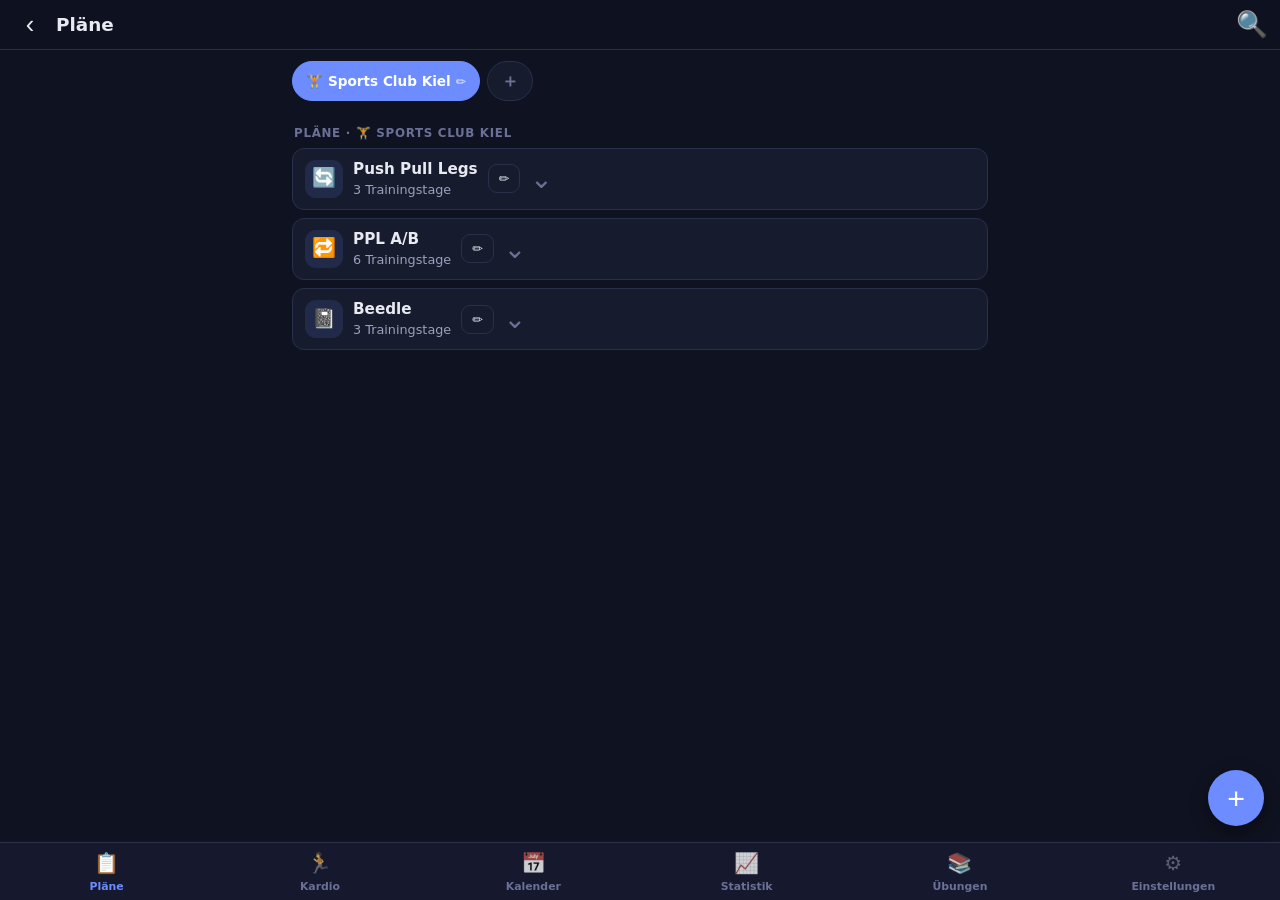
==== standalone.html @ d6d214f9 "Kardio: Plan-Ziel-Übernahme-Prompt und Dropdown-Statistikauswahl Weichen eingetragene Werte in /card" ====
<!DOCTYPE html>
<html lang="de">
<head>
  <meta charset="UTF-8" />
  <meta name="viewport" content="width=device-width, initial-scale=1.0, viewport-fit=cover" />
  <meta name="theme-color" content="#0f1220" />
  <title>Trainingsplan – Kraft & Kardio Tracker</title>
  <link rel="icon" href="./icons/icon-192.png" sizes="192x192" type="image/png" />
  <meta name="apple-mobile-web-app-capable" content="yes" />
  <meta name="apple-mobile-web-app-status-bar-style" content="black-translucent" />
  <meta name="apple-mobile-web-app-title" content="Training" />
  <style>
:root {
  --bg: #0f1220;
  --bg-rgb: 15,18,32;
  --bg-elev: #171b2e;
  --bg-elev-rgb: 23,27,46;
  --bg-elev2: #1f2440;
  --border: #2a2f4a;
  --text: #e8eaf2;
  --text-dim: #9aa0bd;
  --text-dim2: #6b7096;
  --accent: #6c8cff;
  --accent-2: #4a63c7;
  --good: #46c98b;
  --warn: #ffb454;
  --bad: #ff6b6b;
  --radius: 12px;
  --radius-sm: 9px;
  --tabbar-h: 58px;
  --topbar-h: 50px;
  --safe-b: env(safe-area-inset-bottom, 0px);
  --safe-t: env(safe-area-inset-top, 0px);
}

/* ---------- Themes (Einstellungen -> Design) ---------- */
/* "dark" ist das Standard-Theme und entspricht den :root-Werten oben, daher
   hier ohne eigenen Block. Die Akzentfarbe wird zusätzlich per Inline-Style
   auf documentElement gesetzt (siehe applyDisplaySettings in app.js) und
   gewinnt dadurch unabhängig vom Theme immer gegenüber diesen Regeln. */
:root[data-theme="light"] {
  --bg: #f4f5f9; --bg-rgb: 244,245,249; --bg-elev: #ffffff; --bg-elev-rgb: 255,255,255; --bg-elev2: #eceef5;
  --border: #dcdfe9; --text: #1b1e2b; --text-dim: #5b6178; --text-dim2: #868da8;
  --accent: #4a63c7; --accent-2: #34479a;
  --good: #1f9d63; --warn: #b5750a; --bad: #d13c3c;
}
:root[data-theme="oled"] {
  --bg: #000000; --bg-rgb: 0,0,0; --bg-elev: #0a0a0a; --bg-elev-rgb: 10,10,10; --bg-elev2: #151515;
  --border: #262626; --text: #f0f0f0; --text-dim: #a0a0a0; --text-dim2: #707070;
}
:root[data-theme="midnight"] {
  --bg: #0a0e27; --bg-rgb: 10,14,39; --bg-elev: #121837; --bg-elev-rgb: 18,24,55; --bg-elev2: #1a2147;
  --border: #262f5c; --text: #e6e9ff; --text-dim: #9aa3d9; --text-dim2: #6d76a8;
  --accent: #5b7fff; --accent-2: #3d5ccc;
}
:root[data-theme="forest"] {
  --bg: #0f1912; --bg-rgb: 15,25,18; --bg-elev: #16221a; --bg-elev-rgb: 22,34,26; --bg-elev2: #1e2e24;
  --border: #2a3f31; --text: #e5f0e8; --text-dim: #9fb8a8; --text-dim2: #6e8578;
  --accent: #4caf7d; --accent-2: #388a63;
}
:root[data-theme="contrast"] {
  --bg: #000000; --bg-rgb: 0,0,0; --bg-elev: #000000; --bg-elev-rgb: 0,0,0; --bg-elev2: #1a1a1a;
  --border: #ffffff; --text: #ffffff; --text-dim: #f0f0f0; --text-dim2: #d0d0d0;
  --accent: #ffe600; --accent-2: #ccb800; --good: #00ff66; --warn: #ff9900; --bad: #ff3333;
}
/* Lesbarer Text auf der (frei wählbaren) Akzentfarbe: --on-accent wird in
   applyDisplaySettings() aus der tatsächlichen Akzentfarbe berechnet (schwarz
   oder weiß, je nach Helligkeit) - theme-unabhängig, da die Akzentfarbe als
   Inline-Style immer den Theme-Wert überschreibt. */

/* ---------- Schriftgröße (Einstellungen -> Design) ---------- */
html[data-fontsize="small"] { font-size: 14px; }
html[data-fontsize="large"] { font-size: 18px; }

/* ---------- Abstände / Dichte (Einstellungen -> Design) ---------- */
html[data-density="compact"] .card { padding: 8px; margin-bottom: 7px; }
html[data-density="compact"] .list-row { padding: 7px 9px; margin-bottom: 6px; }
html[data-density="compact"] .btn { padding: 8px 12px; }
html[data-density="compact"] .section-title { margin: 10px 2px 5px; }
html[data-density="compact"] .stat-tile { padding: 9px; }
html[data-density="spacious"] .card { padding: 17px; margin-bottom: 14px; }
html[data-density="spacious"] .list-row { padding: 14px 16px; margin-bottom: 11px; }
html[data-density="spacious"] .btn { padding: 13px 18px; }
html[data-density="spacious"] .section-title { margin: 20px 2px 9px; }
html[data-density="spacious"] .stat-tile { padding: 16px; }

/* ---------- Animationen reduzieren (Einstellungen -> Design) ---------- */
html[data-reduced-motion="1"] *, html[data-reduced-motion="1"] *::before, html[data-reduced-motion="1"] *::after {
  transition-duration: .001ms !important; animation-duration: .001ms !important;
  animation-iteration-count: 1 !important; scroll-behavior: auto !important;
}

* { box-sizing: border-box; -webkit-tap-highlight-color: transparent; }

html, body {
  margin: 0; padding: 0;
  background: var(--bg);
  color: var(--text);
  font-family: system-ui, -apple-system, "Segoe UI", Roboto, sans-serif;
  font-size: 16px;
  line-height: 1.4;
  overscroll-behavior-y: none;
}

/* ---------- Topbar ---------- */
#topbar {
  position: sticky; top: 0; z-index: 50;
  height: calc(var(--topbar-h) + var(--safe-t));
  padding-top: var(--safe-t);
  display: flex; align-items: center; gap: 6px;
  padding-left: 10px; padding-right: 10px;
  background: rgba(var(--bg-rgb), .9);
  backdrop-filter: blur(10px);
  border-bottom: 1px solid var(--border);
}
#title {
  font-size: 1.15rem; font-weight: 700; margin: 0;
  flex: 1; overflow: hidden; text-overflow: ellipsis; white-space: nowrap;
}
#topActions { display: flex; gap: 6px; align-items: center; }

.icon-btn {
  background: transparent; border: none; color: var(--text);
  font-size: 1.6rem; line-height: 1; width: 40px; height: 40px;
  border-radius: 10px; cursor: pointer; display: grid; place-items: center;
}
.icon-btn:active { background: var(--bg-elev2); }

/* ---------- Layout ---------- */
#app {
  padding: 11px 12px calc(var(--tabbar-h) + var(--safe-b) + 16px);
  max-width: 720px; margin: 0 auto;
}

/* ---------- Tabbar ---------- */
#tabbar {
  position: fixed; bottom: 0; left: 0; right: 0; z-index: 50;
  height: calc(var(--tabbar-h) + var(--safe-b));
  padding-bottom: var(--safe-b);
  display: flex; justify-content: space-around; align-items: stretch;
  background: rgba(var(--bg-elev-rgb), .96);
  backdrop-filter: blur(10px);
  border-top: 1px solid var(--border);
}
.tab {
  flex: 1; display: flex; flex-direction: column; align-items: center; justify-content: center;
  gap: 2px; text-decoration: none; color: var(--text-dim2);
  font-size: .68rem; font-weight: 600;
}
.tab .tico { font-size: 1.25rem; filter: grayscale(.4); opacity: .8; }
.tab.active { color: var(--accent); }
.tab.active .tico { filter: none; opacity: 1; }

/* ---------- Cards & lists ---------- */
.card {
  background: var(--bg-elev); border: 1px solid var(--border);
  border-radius: var(--radius); padding: 12px; margin-bottom: 10px;
}
.card.tap { cursor: pointer; }
.card.tap:active { background: var(--bg-elev2); }

.list-row {
  display: flex; align-items: center; gap: 10px;
  background: var(--bg-elev); border: 1px solid var(--border);
  border-radius: var(--radius); padding: 10px 12px; margin-bottom: 8px;
  cursor: pointer;
}
.list-row:active { background: var(--bg-elev2); }
.list-row .chip {
  flex: 0 0 auto; width: 38px; height: 38px; border-radius: 11px;
  display: grid; place-items: center; font-size: 1.2rem; font-weight: 700;
  background: var(--bg-elev2);
}
.list-row .grow { flex: 1; min-width: 0; }
.list-row .grow .r-title { font-weight: 650; overflow: hidden; text-overflow: ellipsis; white-space: nowrap; font-size: .95rem; }
.list-row .grow .r-sub { color: var(--text-dim); font-size: .8rem; margin-top: 1px; }
.list-row .arrow { color: var(--text-dim2); font-size: 1.2rem; }
.list-row.disabled { cursor: default; opacity: .5; }
.list-row.disabled:active { background: var(--bg-elev); }

.section-title {
  font-size: .74rem; text-transform: uppercase; letter-spacing: .06em;
  color: var(--text-dim2); font-weight: 700; margin: 14px 2px 6px;
}
.muted { color: var(--text-dim); }
.tiny { font-size: .78rem; }
.center { text-align: center; }

.empty {
  text-align: center; color: var(--text-dim); padding: 22px 16px;
  border: 1px dashed var(--border); border-radius: var(--radius);
  background: var(--bg-elev);
}
.empty .big { font-size: 1.9rem; margin-bottom: 6px; }

/* ---------- Buttons ---------- */
.btn {
  display: inline-flex; align-items: center; justify-content: center; gap: 7px;
  background: var(--bg-elev2); color: var(--text); border: 1px solid var(--border);
  border-radius: var(--radius-sm); padding: 10px 15px; font-size: .92rem; font-weight: 650;
  cursor: pointer; text-decoration: none; font-family: inherit;
}
.btn:active { transform: translateY(1px); }
.btn.primary { background: var(--accent); border-color: var(--accent); color: var(--on-accent, #fff); }
.btn.good { background: var(--good); border-color: var(--good); color: #06281a; }
.btn.danger { background: transparent; border-color: var(--bad); color: var(--bad); }
.btn.ghost { background: transparent; }
.btn.block { display: flex; width: 100%; }
.btn.sm { padding: 6px 10px; font-size: .8rem; }
.btn:disabled { opacity: .45; cursor: default; }
.btn-row { display: flex; gap: 8px; flex-wrap: wrap; }

.fab {
  position: fixed; right: 16px;
  bottom: calc(var(--tabbar-h) + var(--safe-b) + 16px);
  z-index: 45; width: 56px; height: 56px; border-radius: 50%;
  background: var(--accent); color: var(--on-accent, #fff); border: none; font-size: 1.9rem;
  box-shadow: 0 6px 18px rgba(0,0,0,.4); cursor: pointer; display: grid; place-items: center;
}
.fab:active { transform: scale(.95); }

/* ---------- Forms ---------- */
label.field { display: block; margin-bottom: 10px; }
label.field > span { display: block; font-size: .78rem; color: var(--text-dim); margin-bottom: 4px; font-weight: 600; }
input, select, textarea {
  width: 100%; background: var(--bg); color: var(--text);
  border: 1px solid var(--border); border-radius: var(--radius-sm);
  padding: 9px 11px; font-size: .95rem; font-family: inherit;
}
input:focus, select:focus, textarea:focus { outline: none; border-color: var(--accent); }
textarea { resize: vertical; min-height: 64px; }
.row2 { display: grid; grid-template-columns: 1fr 1fr; gap: 8px; }
.row3 { display: grid; grid-template-columns: 1fr 1fr 1fr; gap: 8px; }

/* number inputs w/o spinner clutter on mobile */
input[type=number] { -moz-appearance: textfield; }
input[type=number]::-webkit-outer-spin-button,
input[type=number]::-webkit-inner-spin-button { -webkit-appearance: none; margin: 0; }

/* ---------- Emoji / Kürzel picker ---------- */
.emoji-pick { display: flex; flex-wrap: wrap; gap: 5px; margin-top: 4px; }
.emoji-pick button {
  width: 38px; height: 38px; border-radius: 9px; border: 1px solid var(--border);
  background: var(--bg); font-size: 1.2rem; cursor: pointer;
}
.emoji-pick button.sel { border-color: var(--accent); background: var(--bg-elev2); }
.color-pick { display: flex; gap: 7px; margin-top: 4px; flex-wrap: wrap; }
.color-pick button {
  width: 28px; height: 28px; border-radius: 50%; border: 2px solid transparent; cursor: pointer;
}
.color-pick button.sel { border-color: var(--text); }
.color-input {
  -webkit-appearance: none; appearance: none; width: 34px; height: 34px; padding: 0;
  border: 2px solid var(--border); border-radius: 50%; background: none; cursor: pointer; overflow: hidden;
}
.color-input::-webkit-color-swatch-wrapper { padding: 0; }
.color-input::-webkit-color-swatch { border: none; border-radius: 50%; }
.color-input::-moz-color-swatch { border: none; border-radius: 50%; }

.theme-pick { display: flex; flex-wrap: wrap; gap: 8px; margin-top: 4px; }
.theme-pick button {
  padding: 8px 12px; border-radius: var(--radius-sm); border: 1px solid var(--border);
  background: var(--bg); color: var(--text); font-size: .85rem; cursor: pointer; font-family: inherit;
}
.theme-pick button.sel { border-color: var(--accent); background: rgba(var(--accent-rgb, 108, 140, 255), .12); font-weight: 700; }

/* ---------- Training screen ---------- */
.train-head { display: flex; align-items: center; gap: 10px; margin-bottom: 4px; }
.train-head .chip { width: 44px; height: 44px; border-radius: 11px; display: grid; place-items: center; font-size: 1.4rem; background: var(--bg-elev2); }

.ex-block { background: var(--bg-elev); border: 1px solid var(--border); border-radius: var(--radius); margin-bottom: 10px; overflow: hidden; }
.ex-head { display: flex; align-items: center; gap: 8px; padding: 10px 12px; }
.ex-head .ex-name { flex: 1; font-weight: 700; font-size: .95rem; }
.ex-head [data-menu] { font-size: 1.3rem; line-height: 1; padding: 4px 10px; }
.ex-meta { padding: 0 12px 8px; }
.ex-note {
  margin-top: 6px; padding: 7px 10px; background: var(--bg-elev2); border-radius: var(--radius-sm);
  font-size: .82rem; color: var(--text-dim); border-left: 3px solid var(--warn);
}
.ex-body { padding: 9px 10px 10px; border-top: 1px solid var(--border); }

.set-row { display: grid; grid-template-columns: 26px 1fr 1fr 44px; gap: 8px; align-items: center; margin-bottom: 8px; }
.set-row .setno { color: var(--text-dim2); font-weight: 700; text-align: center; font-size: .9rem; }
.set-row input { padding: 9px 8px; text-align: center; }
.set-row.done input { border-color: var(--good); }
.set-check { width: 40px; height: 40px; border-radius: 10px; border: 1px solid var(--border); background: var(--bg); font-size: 1.1rem; cursor: pointer; display: grid; place-items: center; }
.set-check.on { background: var(--good); border-color: var(--good); color: #06281a; }
.set-head { display: grid; grid-template-columns: 26px 1fr 1fr 44px; gap: 8px; font-size: .7rem; color: var(--text-dim2); text-transform: uppercase; letter-spacing: .04em; margin-bottom: 6px; padding: 0 2px; }
.set-head span { text-align: center; }

/* ---------- Supersätze/Zirkel (Training) ---------- */
.superset-wrap {
  border: 2px solid var(--accent-2); border-radius: var(--radius); padding: 8px;
  margin-bottom: 10px; background: rgba(var(--accent-rgb, 108, 140, 255), .05);
}
.superset-wrap .ex-block { margin-bottom: 8px; }
.superset-wrap .ex-block:last-child { margin-bottom: 0; }
.superset-label { font-size: .74rem; font-weight: 700; color: var(--accent); text-transform: uppercase; letter-spacing: .04em; padding: 2px 4px 8px; }

.select-bar {
  position: fixed; left: 0; right: 0; bottom: calc(var(--tabbar-h) + var(--safe-b));
  z-index: 40; display: flex; gap: 8px; padding: 10px 12px;
  background: var(--bg-elev); border-top: 1px solid var(--border);
  box-shadow: 0 -4px 16px rgba(0,0,0,.25);
}
.select-bar .btn { flex: 1; }
.select-card {
  display: flex; align-items: center; gap: 10px; cursor: pointer;
}
.select-check {
  flex-shrink: 0; width: 26px; height: 26px; border-radius: 8px;
  border: 2px solid var(--border); background: var(--bg); display: grid; place-items: center;
  font-size: .85rem; color: transparent;
}
.select-check.on { background: var(--accent); border-color: var(--accent); color: var(--on-accent, #fff); }
.select-card.sel { border-color: var(--accent); background: rgba(var(--accent-rgb, 108, 140, 255), .08); }

/* ---------- Muskelgruppen-Volumen (Statistik) ---------- */
.vol-row { display: grid; grid-template-columns: 92px 1fr 56px; gap: 8px; align-items: center; margin-bottom: 8px; }
.vol-label { font-size: .82rem; color: var(--text-dim); overflow: hidden; text-overflow: ellipsis; white-space: nowrap; }
.vol-bar-track { height: 10px; border-radius: 6px; background: var(--bg-elev2); overflow: hidden; }
.vol-bar-fill { height: 100%; background: var(--accent); border-radius: 6px; }
.vol-val { font-size: .78rem; color: var(--text-dim2); text-align: right; }

/* ---------- Aktions-Menü (Übung im Training) ---------- */
.sheet { display: flex; flex-direction: column; gap: 6px; }
.sheet-btn {
  display: flex; align-items: center; gap: 8px; width: 100%; text-align: left;
  background: var(--bg-elev2); border: 1px solid var(--border); color: var(--text);
  border-radius: var(--radius-sm); padding: 12px 14px; font-size: .92rem; font-weight: 600;
  cursor: pointer; font-family: inherit;
}
.sheet-btn:active { transform: translateY(1px); }
.sheet-btn.danger { color: var(--bad); }
.sheet-btn.split { padding: 0; overflow: hidden; cursor: default; }
.sheet-btn.split .split-half {
  flex: 0 0 25%; align-self: stretch; background: transparent; border: none; color: var(--text);
  font-size: 1.3rem; font-weight: 700; cursor: pointer; font-family: inherit; line-height: 1;
  padding: 12px 10px; display: flex; align-items: center; justify-content: center;
}
.sheet-btn.split .split-half:first-child { border-right: 1px solid var(--border); }
.sheet-btn.split .split-half:last-child { border-left: 1px solid var(--border); }
.sheet-btn.split .split-half:active { background: rgba(128, 128, 128, .18); }
.sheet-btn.split .split-label { flex: 1; text-align: center; font-size: .88rem; align-self: center; }

/* ---------- Muskel-/Geräte-Labels ---------- */
.tag-badges { display: flex; flex-wrap: wrap; gap: 5px; margin-top: 5px; }
.tag-badge { font-size: .72rem; font-weight: 650; padding: 2px 9px; border-radius: 999px; }
.tag-badge.muscle { background: var(--muscle-bg, rgba(125, 211, 252, .16)); color: var(--muscle-color, #7dd3fc); }
.tag-badge.equip { background: var(--equip-bg, rgba(134, 239, 172, .16)); color: var(--equip-color, #86efac); }
.tag-badge.neutral { background: var(--bg-elev2); color: var(--text-dim); border: 1px solid var(--border); }

/* ---------- Rest timer ---------- */
#restBar {
  position: fixed; left: 50%; transform: translateX(-50%);
  top: calc(var(--topbar-h) + var(--safe-t) + 8px);
  z-index: 60; background: var(--accent); color: var(--on-accent, #fff);
  border-radius: 999px; padding: 10px 16px; display: flex; align-items: center; gap: 14px;
  box-shadow: 0 6px 20px rgba(0,0,0,.45); font-weight: 700;
  max-width: calc(100% - 24px);
}
#restBar.hidden { display: none; }
#restBar .rt-time { font-variant-numeric: tabular-nums; font-size: 1.15rem; min-width: 52px; text-align: center; }
#restBar button { background: var(--on-accent-overlay, rgba(255,255,255,.2)); border: none; color: var(--on-accent, #fff); border-radius: 999px; padding: 6px 12px; font-weight: 700; cursor: pointer; }

/* ---------- Modal ---------- */
.modal-back { position: fixed; inset: 0; z-index: 100; background: rgba(0,0,0,.55); display: flex; align-items: flex-end; justify-content: center; }
.modal {
  background: var(--bg-elev); border: 1px solid var(--border);
  border-radius: 18px 18px 0 0; width: 100%; max-width: 560px;
  max-height: 88vh; overflow-y: auto; padding: 18px 16px calc(20px + var(--safe-b));
  animation: slideUp .18s ease;
}
@keyframes slideUp { from { transform: translateY(30px); opacity: .6; } to { transform: none; opacity: 1; } }
.modal h2 { margin: 0 0 14px; font-size: 1.1rem; }
@media (min-width: 620px) {
  .modal-back { align-items: center; }
  .modal { border-radius: 18px; }
}


/* ---------- Calendar ---------- */
.cal-head { display: flex; align-items: center; justify-content: space-between; margin-bottom: 10px; }
.cal-head h2 { margin: 0; font-size: 1.1rem; }
.cal-grid { display: grid; grid-template-columns: repeat(7, 1fr); gap: 5px; }
.cal-dow { text-align: center; font-size: .68rem; color: var(--text-dim2); font-weight: 700; padding-bottom: 2px; }
.cal-cell {
  aspect-ratio: 1 / 1; border: 1px solid var(--border); border-radius: 10px;
  background: var(--bg-elev); display: flex; flex-direction: column; align-items: center; justify-content: center;
  position: relative; font-size: .7rem; overflow: hidden; cursor: pointer;
}
.cal-cell.empty-cell { background: transparent; border-color: transparent; cursor: default; }
.cal-cell .cal-day { position: absolute; top: 3px; left: 5px; color: var(--text-dim2); font-size: .62rem; }
.cal-cell.today { border-color: var(--accent); }
.cal-cell .cal-emojis { font-size: 1.05rem; line-height: 1.05; display: flex; flex-wrap: wrap; justify-content: center; gap: 1px; margin-top: 6px; }

.streak-row { display: flex; gap: 10px; margin-bottom: 12px; }
.stat-tile { flex: 1; background: var(--bg-elev); border: 1px solid var(--border); border-radius: var(--radius); padding: 12px; text-align: center; }
.stat-tile .v { font-size: 1.5rem; font-weight: 800; }
.stat-tile .l { font-size: .72rem; color: var(--text-dim); margin-top: 2px; }

/* ---------- Chart ---------- */
.chart-wrap { background: var(--bg-elev); border: 1px solid var(--border); border-radius: var(--radius); padding: 12px; margin-bottom: 12px; }
.chart-wrap .c-title { font-size: .82rem; color: var(--text-dim); font-weight: 650; margin-bottom: 8px; display:flex; justify-content: space-between; }
svg.chart { width: 100%; height: 140px; display: block; }
.chart-line { fill: none; stroke: var(--accent); stroke-width: 2; }
.chart-area { opacity: .18; }
.chart-dot { fill: var(--accent); }
.chart-grid { stroke: var(--border); stroke-width: 1; }
.chart-lbl { fill: var(--text-dim2); font-size: 9px; }

table.hist { width: 100%; border-collapse: collapse; font-size: .84rem; }
table.hist th, table.hist td { padding: 7px 6px; text-align: left; border-bottom: 1px solid var(--border); }
table.hist th { color: var(--text-dim2); font-size: .72rem; text-transform: uppercase; font-weight: 700; }
table.hist td.num { text-align: right; font-variant-numeric: tabular-nums; }

/* ---------- Toast ---------- */
#toastRoot { position: fixed; bottom: calc(var(--tabbar-h) + var(--safe-b) + 74px); left: 0; right: 0; z-index: 120; display: flex; flex-direction: column; align-items: center; gap: 8px; pointer-events: none; }
.toast { background: var(--bg-elev2); color: var(--text); border: 1px solid var(--border); border-radius: 999px; padding: 9px 16px; font-size: .88rem; font-weight: 600; box-shadow: 0 4px 14px rgba(0,0,0,.4); animation: fade .2s; }
@keyframes fade { from { opacity: 0; transform: translateY(8px); } to { opacity: 1; } }

hr.sep { border: none; border-top: 1px solid var(--border); margin: 16px 0; }
a { color: var(--accent); }

/* ---------- Orts-Reiter (oben) & Orts-Kürzel ---------- */
.loc-bar {
  display: flex; gap: 7px; overflow-x: auto; padding: 2px 0 10px; margin: -2px 0 4px;
  -webkit-overflow-scrolling: touch; scrollbar-width: none;
}
.loc-bar::-webkit-scrollbar { display: none; }
.loc-chip {
  flex: 0 0 auto; display: flex; align-items: center; gap: 5px;
  background: var(--bg-elev); border: 1px solid var(--border); color: var(--text-dim);
  border-radius: 999px; padding: 7px 13px; font-size: .85rem; font-weight: 650;
  cursor: pointer; white-space: nowrap; font-family: inherit;
}
.loc-chip:active { transform: translateY(1px); }
.loc-chip.sel { background: var(--accent); border-color: var(--accent); color: var(--on-accent, #fff); }
.loc-chip.add { color: var(--text-dim2); font-size: 1.1rem; padding: 7px 13px; }
.loc-chip-edit { font-size: .78rem; opacity: .85; }
.loc-badge {
  display: inline-flex; align-items: center; gap: 3px; font-size: .76rem; font-weight: 700;
  background: var(--bg-elev2); border: 1px solid var(--border); border-radius: 6px;
  padding: 0 5px; margin-left: 4px; vertical-align: middle;
}

/* ---------- Übungsbibliothek: Filter (Ausklappmenüs) ---------- */
.filter-acc {
  background: var(--bg-elev); border: 1px solid var(--border); border-radius: var(--radius-sm);
  margin-bottom: 6px; overflow: hidden;
}
.filter-acc > summary {
  list-style: none; cursor: pointer; padding: 12px 14px; display: flex; align-items: center;
  font-size: .86rem; font-weight: 650; color: var(--text); min-height: 24px;
}
.filter-acc > summary::-webkit-details-marker { display: none; }
.filter-acc > summary::marker { content: ''; display: none; }
.filter-acc > summary::after { content: '⌄'; color: var(--text-dim2); margin-left: auto; font-size: 1.5rem; line-height: 1; transition: transform .15s; }
.filter-acc[open] > summary::after { transform: rotate(180deg); }
.filter-acc .filter-row { padding: 0 10px 10px; }
.acc-badge {
  background: var(--accent); color: var(--on-accent, #fff); font-size: .7rem; font-weight: 700;
  border-radius: 999px; padding: 1px 7px; margin-left: 8px; min-width: 16px; text-align: center;
}
.filter-row { display: flex; gap: 6px; flex-wrap: wrap; }
.filter-chip {
  background: var(--bg-elev); border: 1px solid var(--border); color: var(--text-dim);
  border-radius: 999px; padding: 6px 12px; font-size: .78rem; font-weight: 600;
  cursor: pointer; font-family: inherit; white-space: nowrap;
}
.filter-chip:active { transform: translateY(1px); }
.filter-chip.sel { background: var(--accent-2); border-color: var(--accent); color: var(--on-accent, #fff); }

/* ---------- Pläne: aufklappbare Trainingstage ---------- */
.plan-acc {
  background: var(--bg-elev); border: 1px solid var(--border); border-radius: var(--radius);
  margin-bottom: 8px; overflow: hidden;
}
.plan-acc summary {
  list-style: none; cursor: pointer; display: flex; align-items: center; gap: 10px;
  padding: 10px 12px;
}
.plan-acc summary::-webkit-details-marker { display: none; }
.plan-acc summary::marker { content: ''; display: none; }
.plan-acc summary .chip {
  flex: 0 0 auto; width: 38px; height: 38px; border-radius: 11px;
  display: grid; place-items: center; font-size: 1.2rem; font-weight: 700;
}
.plan-acc summary .r-title { font-weight: 650; font-size: .95rem; }
.plan-acc summary .r-sub { color: var(--text-dim); font-size: .8rem; margin-top: 1px; }
.plan-acc .acc-chevron {
  color: var(--text-dim2); font-size: 1.7rem; line-height: 1; transition: transform .15s;
  width: 34px; height: 34px; display: grid; place-items: center; flex: 0 0 auto; margin: -6px;
}
.plan-acc[open] .acc-chevron { transform: rotate(180deg); }
.plan-acc-body { padding: 0 10px 10px; }
.plan-acc-body .list-row:last-child { margin-bottom: 0; }

/* ---------- Statistik: auf-/zuklappbare Abschnitte (wie section-title, nur klickbar) ---------- */
.stats-acc { margin: 0; }
/* Direkter Kind-Selektor (">"), NICHT Nachfahren-Selektor - .stats-acc kann ein
   .plan-acc verschachtelt enthalten (z.B. "Kardio-Pläne"), das seinen eigenen
   Aufklapp-Pfeil schon per .acc-chevron-Span mitbringt. Ein Nachfahren-Selektor
   hier würde zusätzlich EIN ::after auf dessen <summary> malen -> doppelter Pfeil. */
.stats-acc > summary {
  list-style: none; cursor: pointer; display: flex; align-items: center; justify-content: space-between;
  margin: 14px 0 6px; padding: 6px 2px; font-size: .8rem; text-transform: uppercase; letter-spacing: .06em;
  color: var(--text-dim2); font-weight: 700; min-height: 20px;
}
.stats-acc > summary::-webkit-details-marker { display: none; }
.stats-acc > summary::marker { content: ''; display: none; }
.stats-acc > summary::after { content: '⌄'; font-size: 1.6rem; line-height: 1; transition: transform .15s; }
.stats-acc[open] > summary::after { transform: rotate(180deg); }

/* ---------- Trainings-Anpassungen nach dem Training (Diff-Modal) ---------- */
.diff-list { display: flex; flex-direction: column; gap: 2px; }
.diff-row {
  display: flex; align-items: flex-start; gap: 10px; padding: 9px 4px; font-size: .88rem;
  border-bottom: 1px solid var(--border); cursor: pointer; line-height: 1.35;
}
.diff-row:last-child { border-bottom: none; }
.diff-row input { width: auto; flex: 0 0 auto; margin-top: 3px; }
.diff-row span { flex: 1; }

</style>
</head>
<body>
  <header id="topbar">
    <button id="backBtn" class="icon-btn" aria-label="Zurück" hidden>‹</button>
    <h1 id="title">Training</h1>
    <div id="topActions"></div>
  </header>

  <main id="app"><!-- views render here --></main>

  <nav id="tabbar">
    <a href="#/plans" class="tab" data-tab="plans"><span class="tico">📋</span><span>Pläne</span></a>
    <a href="#/cardio" class="tab" data-tab="cardio"><span class="tico">🏃</span><span>Kardio</span></a>
    <a href="#/calendar" class="tab" data-tab="calendar"><span class="tico">📅</span><span>Kalender</span></a>
    <a href="#/stats" class="tab" data-tab="stats"><span class="tico">📈</span><span>Statistik</span></a>
    <a href="#/library" class="tab" data-tab="library"><span class="tico">📚</span><span>Übungen</span></a>
    <a href="#/settings" class="tab" data-tab="settings"><span class="tico">⚙️</span><span>Einstellungen</span></a>
  </nav>

  <div id="modalRoot"></div>
  <div id="toastRoot"></div>

  <script>
const DB = (() => {
// ============================================================
//  db.js – lokale Datenhaltung (localStorage) + CRUD + Statistik
//  Hierarchie:  Ort -> Trainingsplan -> Trainingstag -> Übungen
//  Übungen stammen aus der wiederverwendbaren Übungsbibliothek.
// ============================================================

const KEY = 'trainingsplan.v1';

// Einmalige Content-Migration: wenn settings.seedVersion < SEED_VERSION, wird der
// Store beim Start geleert und mit dem kuratierten Startinhalt (Sports Club Kiel +
// Push/Pull/Legs + Übungsbibliothek) neu befüllt. wipeAll() setzt seedVersion
// direkt auf SEED_VERSION, damit ein manuelles "Alle Daten löschen" NICHT erneut
// automatisch befüllt wird (nur diese eine automatische Migration tut das).
const SEED_VERSION = 5;

// Muskelgruppen UND Geräte-Arten sind beide selbst verwaltbar (siehe
// muscleGroups()/equipmentTypes() u.a. unten) - diese Listen sind nur der
// Startbestand für neue/bestehende Installationen.
const DEFAULT_MUSCLES = ['Brust', 'Rücken', 'Schultern', 'Bizeps', 'Trizeps', 'Unterarme', 'Quadrizeps', 'Beinbeuger', 'Gesäß', 'Waden', 'Bauch', 'Ganzkörper'];
const DEFAULT_EQUIPMENT = ['Langhantel', 'Kurzhantel', 'Maschine', 'Kabelzug', 'Körpergewicht', 'Kettlebell', 'Sonstiges'];

// ---------- Kardio: eigener Geräte-Bestand + Startplan ----------
// Kardio ist bewusst NICHT an einen Ort gebunden (anders als Krafttraining) -
// Laufen/Radfahren findet oft draußen statt, ist also nicht gym-spezifisch.
// Ebenso bewusst: "Aktivität" = "Gerät" (keine eigene Aktivitäten-Bibliothek) -
// ein Trainingstag wählt direkt ein Gerät, die Art des Trainings (Grundlagen-
// ausdauer, Intervalle, ...) steht im Namen des Trainingstags/Plans selbst.
// Deshalb kann der Startbestand hier - anders als bei Übungen/Plänen des
// Krafttrainings - direkt und ohne SEED_VERSION-Migration in DEFAULTS()
// vorbefüllt werden: die Felder existieren bei bestehenden Installationen noch
// gar nicht, db()'s Migrations-Backfill (unten) füllt sie beim nächsten Start
// einmalig automatisch nach, ohne echte Trainingsdaten anzurühren.
const DEFAULT_CARDIO_EQUIPMENT = ['Laufen (draußen)', 'Laufband', 'Radfahren (draußen)', 'Fahrrad-Ergometer', 'Rudergerät', 'Crosstrainer', 'Stairmaster', 'Schwimmen', 'Sonstiges'];
function buildCardioSeed() {
  const plan = { id: uid('cplan'), name: 'Ausdauer', emoji: '🏃', color: '#4cc9f0', createdAt: Date.now() };
  const mkDay = (name, emoji, color, items) => ({
    id: uid('cday'), planId: plan.id, name, emoji, color, order: 0,
    activities: items.map(([equipment, targetDurationMin, targetKm]) => ({ id: uid('cde'), equipment, targetDurationMin, targetKm: targetKm || '' })),
    createdAt: Date.now(),
  });
  const days = [
    mkDay('Grundlagenausdauer', '🏃', '#4cc9f0', [['Laufen (draußen)', 30, 5]]),
    mkDay('Intervalle', '⚡', '#ff6b6b', [['Laufband', 20, '']]),
    mkDay('Rudern & Rad', '🚣', '#46c98b', [['Rudergerät', 15, ''], ['Fahrrad-Ergometer', 20, '']]),
  ];
  days.forEach((d, i) => { d.order = i; });
  return { plan, days };
}

const DEFAULTS = () => {
  const cardioSeed = buildCardioSeed();
  return {
    version: 1,
    settings: {
      // Training
      defaultRestSec: 90, soundOnRestEnd: true, defaultSets: 3, defaultReps: 10,
      weekStart: 'mon', askPlanDiff: true, restNotifications: false,
      // Anzeige/Design
      tagColors: true, theme: 'dark', accentColor: '#6c8cff', fontSize: 'medium', reducedMotion: false,
      muscleColor: '#7dd3fc', equipColor: '#86efac', density: 'normal', cornerStyle: 'normal',
      // Daten
      backupReminderWeeks: 0, lastBackupAt: null, demoDataEnabled: false,
      // intern
      seedVersion: 0,
    },
    exercises: [],   // Bibliothek: {id,name,muscles[],equipment,notes,unit,createdAt}
    muscleGroups: DEFAULT_MUSCLES.map(name => ({ id: uid('mg'), name, createdAt: Date.now() })),   // {id,name,createdAt}
    equipmentTypes: DEFAULT_EQUIPMENT.map(name => ({ id: uid('eq'), name, createdAt: Date.now() })), // {id,name,createdAt}
    exerciseNotes: [], // Dauerhafte Geräte-/Einstellungs-Notiz je Übung UND Ort: {id,exerciseId,locationId,text,updatedAt}
    locations: [],   // Orte:        {id,name,emoji,color,createdAt}
    plans: [],       // Pläne:       {id,locationId,name,emoji,color,createdAt}
    days: [],        // Trainingstage:{id,planId,name,emoji,color,order,exercises:[{id,exerciseId,sets,reps,restSec,groupId}],createdAt}
    sessions: [],    // Einheiten:   {id,locationId,planId,dayId,dayName,date,startedAt,finishedAt,emoji,color,note,entries:[...],planSnapshot:[...]}
    trashExercises: [], // Papierkorb: gelöschte Übungen, {..exercise, deletedAt}
    trashSessions: [],  // Papierkorb: gelöschte/verworfene Trainings, {..session, deletedAt}
    // ---------- Kardio (kein Ort-Bezug, siehe Kommentar oben) ----------
    cardioEquipment: DEFAULT_CARDIO_EQUIPMENT.map(name => ({ id: uid('ceq'), name, createdAt: Date.now() })),
    cardioPlans: [cardioSeed.plan],           // {id,name,emoji,color,createdAt}
    cardioDays: cardioSeed.days,              // {id,planId,name,emoji,color,order,activities:[{id,equipment,targetDurationMin,targetKm}]}
    cardioSessions: [],                       // {id,planId,dayId,dayName,date,startedAt,finishedAt,emoji,color,note,entries:[...]} - immer direkt komplett angelegt, kein "laufendes Training"
    trashCardioSessions: [],
  };
};

let store = null;

// ---------- Basis ----------
function db() {
  if (store) return store;
  try {
    const raw = localStorage.getItem(KEY);
    store = raw ? JSON.parse(raw) : DEFAULTS();
  } catch (e) {
    console.error('Konnte Daten nicht laden, starte leer', e);
    store = DEFAULTS();
  }
  // Felder absichern (Migration/Robustheit)
  const d = DEFAULTS();
  for (const k of Object.keys(d)) if (store[k] === undefined) store[k] = d[k];
  store.settings = Object.assign(d.settings, store.settings || {});
  return store;
}

function save() {
  try {
    localStorage.setItem(KEY, JSON.stringify(store));
  } catch (e) {
    console.error('Speichern fehlgeschlagen', e);
    alert('Speichern fehlgeschlagen – evtl. ist der Speicher voll.');
  }
}

function uid(p = 'id') {
  return p + '_' + Date.now().toString(36) + Math.random().toString(36).slice(2, 8);
}

// ---------- Übungsbibliothek ----------
function exercises() { return db().exercises.slice().sort((a, b) => a.name.localeCompare(b.name, 'de')); }
function getExercise(id) { return db().exercises.find(e => e.id === id) || null; }
function addExercise(data) {
  const ex = { id: uid('ex'), name: '', muscles: [], equipment: '', notes: '', unit: 'kg', createdAt: Date.now(), ...data };
  db().exercises.push(ex); save(); return ex;
}
function updateExercise(id, patch) {
  const ex = getExercise(id); if (!ex) return; Object.assign(ex, patch); save(); return ex;
}
// Prüft, ob bereits eine Übung mit identischem Name+Muskelgruppen+Gerät existiert
// (Notiz/Einheit zählen bewusst nicht mit) - für die Warnung beim Anlegen einer
// möglichen Doppel-Übung. excludeId beim Bearbeiten, damit sich eine Übung beim
// Speichern nicht selbst als Duplikat meldet.
function findDuplicateExercise({ name, muscles, equipment }, excludeId = null) {
  const nameNorm = (name || '').trim().toLowerCase();
  const muscleSet = new Set(muscles || []);
  return db().exercises.find(e => {
    if (e.id === excludeId) return false;
    if (e.name.trim().toLowerCase() !== nameNorm) return false;
    if ((e.equipment || '') !== (equipment || '')) return false;
    const eMuscles = e.muscles || [];
    if (eMuscles.length !== muscleSet.size) return false;
    return eMuscles.every(mu => muscleSet.has(mu));
  }) || null;
}
// Verschiebt die Übung in den Papierkorb (Wiederherstellbar), statt sie
// endgültig zu löschen. Wird trotzdem aus allen Trainingstagen entfernt -
// eine Wiederherstellung bringt die Übung nur in die Bibliothek zurück,
// nicht automatisch in die Trainingstage, aus denen sie entfernt wurde.
function deleteExercise(id) {
  const d = db();
  const ex = d.exercises.find(e => e.id === id);
  if (!ex) return;
  d.exercises = d.exercises.filter(e => e.id !== id);
  d.days.forEach(day => { day.exercises = day.exercises.filter(x => x.exerciseId !== id); });
  d.exerciseNotes = d.exerciseNotes.filter(n => n.exerciseId !== id);
  d.trashExercises.push({ ...ex, deletedAt: Date.now() });
  save();
}
function trashedExercises() { return db().trashExercises.slice().sort((a, b) => b.deletedAt - a.deletedAt); }
function restoreExercise(id) {
  const d = db();
  const ex = d.trashExercises.find(e => e.id === id);
  if (!ex) return null;
  d.trashExercises = d.trashExercises.filter(e => e.id !== id);
  const { deletedAt, ...restored } = ex;
  d.exercises.push(restored);
  save();
  return restored;
}
function purgeTrashedExercise(id) {
  const d = db(); d.trashExercises = d.trashExercises.filter(e => e.id !== id); save();
}
// Wie oft wurde eine Übung in Einheiten genutzt (für Löschwarnung)
function exerciseUsage(id) {
  return db().sessions.filter(s => (s.entries || []).some(e => e.exerciseId === id)).length;
}

// ---------- Dauerhafte Geräte-/Einstellungs-Notiz je Übung + Ort ----------
// Getrennt vom allgemeinen Übungs-"notes"-Feld (Technik-Hinweise, ortsunabhängig):
// Geräte-Einstellungen (z.B. Sitzhöhe) sind zwischen Gyms nicht vergleichbar,
// deshalb eine eigene Notiz je (Übung, Ort)-Kombination.
function getExerciseNote(exerciseId, locationId) {
  if (!exerciseId || !locationId) return null;
  return db().exerciseNotes.find(n => n.exerciseId === exerciseId && n.locationId === locationId) || null;
}
function setExerciseNote(exerciseId, locationId, text) {
  if (!exerciseId || !locationId) return null;
  text = String(text || '').trim();
  const d = db();
  let n = d.exerciseNotes.find(x => x.exerciseId === exerciseId && x.locationId === locationId);
  if (!text) {
    if (n) d.exerciseNotes = d.exerciseNotes.filter(x => x !== n);
    save();
    return null;
  }
  if (n) { n.text = text; n.updatedAt = Date.now(); }
  else { n = { id: uid('exn'), exerciseId, locationId, text, updatedAt: Date.now() }; d.exerciseNotes.push(n); }
  save();
  return n;
}

// ---------- Muskelgruppen (selbst verwaltbar, für Filter + Übungs-Tagging) ----------
function muscleGroups() { return db().muscleGroups.slice().sort((a, b) => a.name.localeCompare(b.name, 'de')); }
function getMuscleGroup(id) { return db().muscleGroups.find(m => m.id === id) || null; }
function addMuscleGroup(name) {
  name = String(name || '').trim(); if (!name) return null;
  const existing = db().muscleGroups.find(m => m.name.toLowerCase() === name.toLowerCase());
  if (existing) return existing;
  const m = { id: uid('mg'), name, createdAt: Date.now() };
  db().muscleGroups.push(m); save(); return m;
}
function renameMuscleGroup(id, newName) {
  newName = String(newName || '').trim(); if (!newName) return;
  const m = getMuscleGroup(id); if (!m) return;
  const oldName = m.name;
  m.name = newName;
  if (oldName !== newName) {
    db().exercises.forEach(ex => {
      if ((ex.muscles || []).includes(oldName)) ex.muscles = ex.muscles.map(x => x === oldName ? newName : x);
    });
  }
  save();
}
function deleteMuscleGroup(id) {
  const m = getMuscleGroup(id); if (!m) return;
  db().exercises.forEach(ex => { ex.muscles = (ex.muscles || []).filter(x => x !== m.name); });
  db().muscleGroups = db().muscleGroups.filter(x => x.id !== id);
  save();
}
function muscleGroupUsage(id) {
  const m = getMuscleGroup(id); if (!m) return 0;
  return db().exercises.filter(ex => (ex.muscles || []).includes(m.name)).length;
}

// ---------- Geräte-Arten (selbst verwaltbar, für Filter + Übungs-Tagging) ----------
function equipmentTypes() { return db().equipmentTypes.slice().sort((a, b) => a.name.localeCompare(b.name, 'de')); }
function getEquipmentType(id) { return db().equipmentTypes.find(e => e.id === id) || null; }
function addEquipmentType(name) {
  name = String(name || '').trim(); if (!name) return null;
  const existing = db().equipmentTypes.find(e => e.name.toLowerCase() === name.toLowerCase());
  if (existing) return existing;
  const e = { id: uid('eq'), name, createdAt: Date.now() };
  db().equipmentTypes.push(e); save(); return e;
}
function renameEquipmentType(id, newName) {
  newName = String(newName || '').trim(); if (!newName) return;
  const e = getEquipmentType(id); if (!e) return;
  const oldName = e.name;
  e.name = newName;
  if (oldName !== newName) {
    db().exercises.forEach(ex => { if (ex.equipment === oldName) ex.equipment = newName; });
  }
  save();
}
function deleteEquipmentType(id) {
  const e = getEquipmentType(id); if (!e) return;
  db().exercises.forEach(ex => { if (ex.equipment === e.name) ex.equipment = ''; });
  db().equipmentTypes = db().equipmentTypes.filter(x => x.id !== id);
  save();
}
function equipmentUsage(id) {
  const e = getEquipmentType(id); if (!e) return 0;
  return db().exercises.filter(ex => ex.equipment === e.name).length;
}

// ---------- Orte ----------
function locations() { return db().locations.slice(); }
function getLocation(id) { return db().locations.find(l => l.id === id) || null; }

// Aktiver Ort (globaler Filter / oberer Reiter). Fällt auf den ersten Ort zurück.
function getActiveLocationId() {
  const d = db();
  let id = d.settings.activeLocationId;
  if (!id || !d.locations.some(l => l.id === id)) {
    id = d.locations.length ? d.locations[0].id : null;
    d.settings.activeLocationId = id;
    save();
  }
  return id;
}
function getActiveLocation() { const id = getActiveLocationId(); return id ? getLocation(id) : null; }
function setActiveLocation(id) { db().settings.activeLocationId = id; save(); }
function addLocation(data) {
  const l = { id: uid('loc'), name: '', emoji: '📍', color: '#6c8cff', createdAt: Date.now(), ...data };
  db().locations.push(l);
  db().settings.activeLocationId = l.id; // neuen Ort direkt aktiv setzen
  save(); return l;
}
function updateLocation(id, patch) { const l = getLocation(id); if (l) { Object.assign(l, patch); save(); } return l; }
function deleteLocation(id) {
  const d = db();
  const planIds = d.plans.filter(p => p.locationId === id).map(p => p.id);
  d.plans = d.plans.filter(p => p.locationId !== id);
  d.days = d.days.filter(day => !planIds.includes(day.planId));
  d.locations = d.locations.filter(l => l.id !== id);
  d.exerciseNotes = d.exerciseNotes.filter(n => n.locationId !== id);
  save();
}

// ---------- Pläne ----------
function plansByLocation(locId) { return db().plans.filter(p => p.locationId === locId); }
function getPlan(id) { return db().plans.find(p => p.id === id) || null; }
function addPlan(data) {
  const p = { id: uid('plan'), locationId: null, name: '', emoji: '🏋️', color: '#6c8cff', createdAt: Date.now(), ...data };
  db().plans.push(p); save(); return p;
}
function updatePlan(id, patch) { const p = getPlan(id); if (p) { Object.assign(p, patch); save(); } return p; }
function deletePlan(id) {
  const d = db();
  d.days = d.days.filter(day => day.planId !== id);
  d.plans = d.plans.filter(p => p.id !== id);
  save();
}

// Kopiert einen Plan (mit allen Trainingstagen & Zielwerten) als unabhängige
// Kopie an einen anderen Ort. Übungen werden dabei NICHT dupliziert -
// die Bibliothek ist ortübergreifend gemeinsam (jedes Gym hat z.B. eine
// Brustpresse), nur die Statistik/das "letztes Mal" bleibt je Ort getrennt.
// Die Kopie ist danach vollständig unabhängig vom Original editierbar.
function copyPlanToLocation(planId, targetLocationId) {
  const p = getPlan(planId); if (!p) return null;
  const newPlan = addPlan({ name: p.name, emoji: p.emoji, color: p.color, locationId: targetLocationId });
  daysByPlan(planId).forEach(day => {
    const newDay = addDay({ name: day.name, emoji: day.emoji, color: day.color, planId: newPlan.id });
    day.exercises.forEach(item => addExerciseToDay(newDay.id, item.exerciseId, { sets: item.sets, reps: item.reps, restSec: item.restSec, groupId: item.groupId || null }));
  });
  return newPlan;
}

// ---------- Trainingstage ----------
function daysByPlan(planId) {
  return db().days.filter(day => day.planId === planId).sort((a, b) => (a.order ?? 0) - (b.order ?? 0));
}
function getDay(id) { return db().days.find(day => day.id === id) || null; }
function addDay(data) {
  const order = daysByPlan(data.planId).length;
  const day = { id: uid('day'), planId: null, name: '', emoji: '💪', color: '#46c98b', order, exercises: [], createdAt: Date.now(), ...data };
  db().days.push(day); save(); return day;
}
function updateDay(id, patch) { const day = getDay(id); if (day) { Object.assign(day, patch); save(); } return day; }
function deleteDay(id) { const d = db(); d.days = d.days.filter(day => day.id !== id); save(); }
function reorderDays(planId, orderedIds) {
  orderedIds.forEach((id, i) => { const day = getDay(id); if (day) day.order = i; });
  save();
}

// Übung innerhalb eines Trainingstags
function addExerciseToDay(dayId, exerciseId, opts = {}) {
  const day = getDay(dayId); if (!day) return;
  const s = db().settings;
  const item = { id: uid('de'), exerciseId, sets: opts.sets ?? s.defaultSets, reps: opts.reps ?? s.defaultReps, restSec: opts.restSec ?? s.defaultRestSec, groupId: opts.groupId ?? null };
  day.exercises.push(item); save(); return item;
}
function updateDayExercise(dayId, itemId, patch) {
  const day = getDay(dayId); if (!day) return;
  const it = day.exercises.find(x => x.id === itemId); if (it) { Object.assign(it, patch); save(); }
  return it;
}
function removeDayExercise(dayId, itemId) {
  const day = getDay(dayId); if (!day) return;
  day.exercises = day.exercises.filter(x => x.id !== itemId); save();
}

// ---------- Supersätze/Zirkel (mehrere Übungen zu einer Gruppe verbinden) ----------
// Gruppierte Übungen werden zu einem zusammenhängenden Block verschoben
// (in der ursprünglichen relativen Reihenfolge der Auswahl) - ein Zirkel
// muss lückenlos hintereinander stehen, sonst ergibt "keine Pause dazwischen"
// keinen Sinn.
// Kernlogik ohne save() (wird auch beim Übernehmen von Trainings-Diffs wiederverwendet).
function regroupContiguous(day, itemIds) {
  if (itemIds.length < 2) return null;
  const groupId = uid('grp');
  const idSet = new Set(itemIds);
  // Reihenfolge der Auswahl beibehalten (nicht die alte Listenreihenfolge)
  const selected = itemIds.map(id => day.exercises.find(x => x.id === id)).filter(Boolean);
  if (selected.length < 2) return null;
  selected.forEach(item => { item.groupId = groupId; });
  // Block an die Position des ersten ausgewählten Elements verschieben,
  // alle anderen Elemente behalten ihre relative Reihenfolge.
  const insertAt = day.exercises.findIndex(x => idSet.has(x.id));
  const others = day.exercises.filter(x => !idSet.has(x.id));
  const insertAtInOthers = day.exercises.slice(0, insertAt).filter(x => !idSet.has(x.id)).length;
  others.splice(insertAtInOthers, 0, ...selected);
  day.exercises = others;
  return groupId;
}
function groupExercises(dayId, itemIds) {
  const day = getDay(dayId); if (!day) return;
  const groupId = regroupContiguous(day, itemIds);
  if (groupId) save();
  return groupId;
}
function ungroupExercises(dayId, groupId) {
  const day = getDay(dayId); if (!day) return;
  day.exercises.forEach(x => { if (x.groupId === groupId) x.groupId = null; });
  save();
}

// ---------- Einheiten (Sessions / durchgeführtes Training) ----------
function sessions() {
  return db().sessions.slice().sort((a, b) => (b.startedAt || 0) - (a.startedAt || 0));
}
function getSession(id) { return db().sessions.find(s => s.id === id) || null; }

// Neue Einheit aus einem Trainingstag erzeugen (mit Zielwerten vorbefüllt)
function startSession(dayId) {
  const day = getDay(dayId); if (!day) return null;
  const plan = getPlan(day.planId);
  const loc = plan ? getLocation(plan.locationId) : null;
  const entries = day.exercises.map(item => {
    const ex = getExercise(item.exerciseId);
    const sets = [];
    for (let i = 0; i < (item.sets || 1); i++) sets.push({ weight: '', reps: '', done: false });
    return {
      exerciseId: item.exerciseId,
      name: ex ? ex.name : '(gelöschte Übung)',
      unit: ex ? (ex.unit || 'kg') : 'kg',
      targetReps: item.reps,
      targetSets: item.sets,
      restSec: item.restSec,
      groupId: item.groupId || null,
      sets,
    };
  });
  const now = Date.now();
  const s = {
    id: uid('ses'),
    locationId: loc ? loc.id : null,
    planId: plan ? plan.id : null,
    dayId: day.id,
    dayName: day.name,
    date: todayISO(),
    startedAt: now,
    finishedAt: null,
    emoji: day.emoji || plan?.emoji || '💪',
    color: day.color || plan?.color || '#46c98b',
    note: '',
    entries,
    // Schnappschuss des Plans zum Trainingsstart -> Basis für den Diff beim Beenden
    // (Trainingstag könnte sich zwischenzeitlich ändern oder gelöscht werden).
    planSnapshot: day.exercises.map(item => ({ exerciseId: item.exerciseId, sets: item.sets, reps: item.reps, restSec: item.restSec, groupId: item.groupId || null })),
  };
  db().sessions.push(s); save(); return s;
}
function updateSession(id, patch) { const s = getSession(id); if (s) { Object.assign(s, patch); save(); } return s; }
// Verschiebt das Training in den Papierkorb, statt es endgültig zu löschen.
function deleteSession(id) {
  const d = db();
  const s = d.sessions.find(x => x.id === id);
  if (!s) return;
  d.sessions = d.sessions.filter(x => x.id !== id);
  d.trashSessions.push({ ...s, deletedAt: Date.now() });
  save();
}
function trashedSessions() { return db().trashSessions.slice().sort((a, b) => b.deletedAt - a.deletedAt); }
function restoreSession(id) {
  const d = db();
  const s = d.trashSessions.find(x => x.id === id);
  if (!s) return null;
  d.trashSessions = d.trashSessions.filter(x => x.id !== id);
  const { deletedAt, ...restored } = s;
  d.sessions.push(restored);
  save();
  return restored;
}
function purgeTrashedSession(id) {
  const d = db(); d.trashSessions = d.trashSessions.filter(x => x.id !== id); save();
}
function emptyTrash() {
  const d = db();
  d.trashExercises = []; d.trashSessions = [];
  d.trashCardioSessions = [];
  save();
}

// ---------- Anpassungen während des Trainings zurück in den Plan übernehmen ----------
// Vergleicht den aktuellen Stand der Einheit mit dem Schnappschuss bei Trainingsstart
// und liefert einzeln auswählbare Änderungen (Pause/Sätze pro Übung, hinzugefügte/
// entfernte Übungen, Reihenfolge). Ohne planSnapshot oder gelöschten Trainingstag: keine Diffs.
// Wichtig: "hinzugefügt"/"Sätze geändert" hängen NICHT davon ab, ob im Training
// tatsächlich ein Satz abgehakt wurde - das Hinzufügen/Entfernen einer Übung oder
// eines Satzes über das "⋮"-Menü ist bereits eine explizite Handlung des Nutzers.
function computeSessionPlanDiff(sessionId) {
  const s = getSession(sessionId);
  if (!s || !s.planSnapshot) return [];
  const day = getDay(s.dayId);
  if (!day) return [];
  const settings = db().settings;
  const snapMap = new Map(s.planSnapshot.map(x => [x.exerciseId, x]));
  const entryMap = new Map(s.entries.map(x => [x.exerciseId, x]));
  const diffs = [];
  for (const entry of s.entries) {
    const snap = snapMap.get(entry.exerciseId);
    if (!snap) {
      diffs.push({
        type: 'exerciseAdded', exerciseId: entry.exerciseId, name: entry.name,
        sets: (entry.sets || []).length || settings.defaultSets,
        reps: entry.targetReps || settings.defaultReps,
        restSec: entry.restSec ?? settings.defaultRestSec,
      });
      continue;
    }
    if (entry.restSec !== snap.restSec) {
      diffs.push({ type: 'restChanged', exerciseId: entry.exerciseId, name: entry.name, oldVal: snap.restSec, newVal: entry.restSec });
    }
    const setCount = (entry.sets || []).length;
    if (setCount !== snap.sets) {
      diffs.push({ type: 'setsChanged', exerciseId: entry.exerciseId, name: entry.name, oldVal: snap.sets, newVal: setCount });
    }
  }
  for (const snap of s.planSnapshot) {
    if (!entryMap.has(snap.exerciseId)) {
      const ex = getExercise(snap.exerciseId);
      diffs.push({ type: 'exerciseRemoved', exerciseId: snap.exerciseId, name: ex ? ex.name : '(Übung)' });
    }
  }
  // Reihenfolge: Vergleich der relativen Reihenfolge der Übungen, die in Plan UND
  // Training vorkommen (neu hinzugefügte/entfernte Übungen zählen dafür nicht extra,
  // die werden über die obigen Diffs abgedeckt).
  const commonInSnapOrder = s.planSnapshot.map(x => x.exerciseId).filter(id => entryMap.has(id));
  const commonSet = new Set(commonInSnapOrder);
  const commonInEntryOrder = s.entries.map(e => e.exerciseId).filter(id => commonSet.has(id));
  if (commonInSnapOrder.length > 1 && commonInSnapOrder.join('|') !== commonInEntryOrder.join('|')) {
    diffs.push({
      type: 'orderChanged',
      orderExerciseIds: s.entries.map(e => e.exerciseId),
      names: s.entries.map(e => e.name),
    });
  }
  // Zirkel/Supersätze: Gruppierungs-Struktur (welche Übungen ohne Pause zusammengehören)
  // zwischen Plan-Schnappschuss und aktuellem Trainingsstand vergleichen. Reine
  // Gruppen-Zusammensetzung zählt, nicht die konkrete groupId (die ist bei einer
  // neu erstellten Gruppe im Training ohnehin immer neu). Erkennung nur anhand der
  // Übungen, die es in BEIDEN Ständen gibt (fairer Vergleich) - zum Übernehmen wird
  // aber die volle aktuelle Gruppierung gespeichert, damit z.B. eine neu hinzugefügte
  // Übung, die direkt mit in den Zirkel aufgenommen wurde, nicht verloren geht.
  const groupsOf = (list, eligible) => {
    const map = new Map();
    list.forEach(x => {
      if (!eligible.has(x.exerciseId) || !x.groupId) return;
      if (!map.has(x.groupId)) map.set(x.groupId, []);
      map.get(x.groupId).push(x.exerciseId);
    });
    return Array.from(map.values()).filter(g => g.length > 1);
  };
  const normalize = groups => groups.map(g => g.slice().sort().join(',')).sort();
  const snapGroupsForCompare = groupsOf(s.planSnapshot, commonSet);
  const entryGroupsForCompare = groupsOf(s.entries, commonSet);
  if (JSON.stringify(normalize(snapGroupsForCompare)) !== JSON.stringify(normalize(entryGroupsForCompare))) {
    const allEntryIds = new Set(s.entries.map(e => e.exerciseId));
    const entryGroupsForApply = groupsOf(s.entries, allEntryIds);
    diffs.push({
      type: 'groupingChanged',
      groups: entryGroupsForApply,
      // Übungen, die VORHER gruppiert waren (auch wenn sie jetzt in keiner Gruppe
      // mehr sind) - werden beim Übernehmen mit gelöst, sonst bliebe eine im
      // Training komplett aufgelöste Gruppe im Plan unverändert bestehen.
      previousGroupedIds: snapGroupsForCompare.flat(),
      groupNames: entryGroupsForApply.map(g => g.map(exId => (entryMap.get(exId) || {}).name || '?')),
    });
  }
  return diffs;
}

// Wendet ausgewählte Diffs (aus computeSessionPlanDiff) auf den zugehörigen
// Trainingstag an (Plan-Vorlage). Nicht ausgewählte Änderungen gelten nur für
// diese eine Einheit. Reihenfolge unabhängig von der Auswahl-Reihenfolge der
// Checkboxen verarbeiten: erst hinzufügen/entfernen/anpassen, Reihenfolge zuletzt
// (sonst würde eine neu hinzugefügte Übung beim Sortieren evtl. noch fehlen).
const DIFF_PRIORITY = { exerciseRemoved: 0, exerciseAdded: 1, restChanged: 2, setsChanged: 2, orderChanged: 3, groupingChanged: 4 };
function applyPlanDiffs(sessionId, changes) {
  const s = getSession(sessionId); if (!s) return { applied: 0 };
  const day = getDay(s.dayId); if (!day) return { applied: 0 };
  let applied = 0;
  const ordered = changes.slice().sort((a, b) => (DIFF_PRIORITY[a.type] ?? 9) - (DIFF_PRIORITY[b.type] ?? 9));
  ordered.forEach(ch => {
    if (ch.type === 'restChanged' || ch.type === 'setsChanged') {
      const item = day.exercises.find(x => x.exerciseId === ch.exerciseId);
      if (!item) return;
      if (ch.type === 'restChanged') item.restSec = ch.newVal;
      if (ch.type === 'setsChanged') item.sets = ch.newVal;
      applied++;
    } else if (ch.type === 'exerciseAdded') {
      if (!day.exercises.some(x => x.exerciseId === ch.exerciseId)) {
        day.exercises.push({ id: uid('de'), exerciseId: ch.exerciseId, sets: ch.sets, reps: ch.reps, restSec: ch.restSec, groupId: null });
        applied++;
      }
    } else if (ch.type === 'exerciseRemoved') {
      const before = day.exercises.length;
      day.exercises = day.exercises.filter(x => x.exerciseId !== ch.exerciseId);
      if (day.exercises.length !== before) applied++;
    } else if (ch.type === 'orderChanged') {
      const orderIds = ch.orderExerciseIds;
      day.exercises.sort((a, b) => {
        const ia = orderIds.indexOf(a.exerciseId), ib = orderIds.indexOf(b.exerciseId);
        if (ia === -1 && ib === -1) return 0;
        if (ia === -1) return 1;
        if (ib === -1) return -1;
        return ia - ib;
      });
      applied++;
    } else if (ch.type === 'groupingChanged') {
      // Erst alle betroffenen Übungen aus ihrer bisherigen Gruppe lösen (auch die,
      // die jetzt in gar keiner Gruppe mehr sind), dann die neuen Gruppen (aus dem
      // Training) als zusammenhängende Blöcke neu bilden.
      const touchedExIds = new Set([...ch.groups.flat(), ...(ch.previousGroupedIds || [])]);
      day.exercises.forEach(it => { if (touchedExIds.has(it.exerciseId)) it.groupId = null; });
      ch.groups.forEach(exIds => {
        const itemIds = exIds.map(exId => day.exercises.find(it => it.exerciseId === exId)?.id).filter(Boolean);
        if (itemIds.length >= 2) regroupContiguous(day, itemIds);
      });
      applied++;
    }
  });
  save();
  return { applied };
}

// Letzte abgeschlossene Sätze einer Übung VOR einer bestimmten Einheit (für "letztes Mal").
// Optional auf einen Ort beschränkt (Geräte sind zwischen Gyms nicht vergleichbar).
function lastEntryFor(exerciseId, beforeSessionId = null, locationId = null) {
  const all = sessions(); // absteigend nach startedAt
  const current = beforeSessionId ? getSession(beforeSessionId) : null;
  const cutoff = current ? current.startedAt : Infinity;
  for (const s of all) {
    if (s.id === beforeSessionId) continue;
    if (!s.finishedAt) continue; // abgebrochene/laufende Einheiten liefern kein verlässliches "letztes Mal"
    if ((s.startedAt || 0) >= cutoff) continue;
    if (locationId && s.locationId !== locationId) continue;
    const e = (s.entries || []).find(en => en.exerciseId === exerciseId && (en.sets || []).some(hasData));
    if (e) return { session: s, entry: e };
  }
  return null;
}

// ---------- Hilfen für Sätze ----------
function hasData(set) {
  return set && (num(set.weight) > 0 || num(set.reps) > 0);
}
function isWorkingDone(set) {
  return set && set.done && num(set.reps) > 0;
}
function num(v) { const n = parseFloat(v); return isNaN(n) ? 0 : n; }

// Epley-Formel für geschätztes 1RM
function epley1RM(weight, reps) {
  const w = num(weight), r = num(reps);
  if (w <= 0 || r <= 0) return 0;
  if (r === 1) return w;
  return w * (1 + r / 30);
}

// ---------- Statistik je Übung ----------
// Liefert je ABGESCHLOSSENER Einheit (chronologisch aufsteigend) aggregierte
// Kennzahlen. Optional auf einen Ort beschränkt -> getrennte Statistik je Gym.
// Läuft eine Einheit noch (nicht "beendet"), zählt sie hier noch nicht mit -
// konsistent mit den Gesamt-Statistiken, die dasselbe verlangen.
function exerciseHistory(exerciseId, locationId = null) {
  const rows = [];
  for (const s of db().sessions) {
    if (!s.finishedAt) continue;
    if (locationId && s.locationId !== locationId) continue;
    const entries = (s.entries || []).filter(e => e.exerciseId === exerciseId);
    if (!entries.length) continue;
    const workSets = [];
    entries.forEach(e => (e.sets || []).forEach(set => { if (isWorkingDone(set)) workSets.push(set); }));
    if (!workSets.length) continue;
    let volume = 0, maxWeight = 0, best1rm = 0, bestSet = null, totalReps = 0;
    workSets.forEach(set => {
      const w = num(set.weight), r = num(set.reps);
      volume += w * r;
      totalReps += r;
      if (w > maxWeight) maxWeight = w;
      const e1 = epley1RM(w, r);
      if (e1 > best1rm) { best1rm = e1; bestSet = { weight: w, reps: r }; }
    });
    rows.push({
      sessionId: s.id,
      date: s.date,
      startedAt: s.startedAt || 0,
      sets: workSets.map(x => ({ weight: num(x.weight), reps: num(x.reps) })),
      setCount: workSets.length,
      totalReps,
      volume: Math.round(volume),
      maxWeight,
      est1rm: Math.round(best1rm * 10) / 10,
      bestSet,
    });
  }
  rows.sort((a, b) => a.startedAt - b.startedAt);
  return rows;
}

// Persönliche Rekorde je Übung (optional je Ort)
function exercisePRs(exerciseId, locationId = null) {
  const hist = exerciseHistory(exerciseId, locationId);
  const pr = { maxWeight: 0, best1rm: 0, maxVolume: 0, maxReps: 0, sessionsCount: hist.length, lastDate: null, firstDate: null };
  hist.forEach(r => {
    if (r.maxWeight > pr.maxWeight) pr.maxWeight = r.maxWeight;
    if (r.est1rm > pr.best1rm) pr.best1rm = r.est1rm;
    if (r.volume > pr.maxVolume) pr.maxVolume = r.volume;
    r.sets.forEach(s => { if (s.reps > pr.maxReps) pr.maxReps = s.reps; });
  });
  if (hist.length) { pr.firstDate = hist[0].date; pr.lastDate = hist[hist.length - 1].date; }
  return pr;
}

// Übungen, die an einem Ort tatsächlich trainiert wurden (abgehakte Sätze in
// ABGESCHLOSSENEN Einheiten - konsistent mit den anderen Statistik-Funktionen,
// ein laufendes/nicht beendetes Training zählt hier bewusst noch nicht mit).
function exercisesTrainedAtLocation(locationId) {
  const ids = new Set();
  for (const s of db().sessions) {
    if (!s.finishedAt) continue;
    if (locationId && s.locationId !== locationId) continue;
    (s.entries || []).forEach(e => { if ((e.sets || []).some(isWorkingDone)) ids.add(e.exerciseId); });
  }
  return exercises().filter(e => ids.has(e.id));
}

// Gemeinsamer Zeitraum-Filter für die Gesamt-Übersicht + Muskelgruppen-Volumen auf
// der Statistik-Seite - EIN Umschalter (7/30 Tage/Alle) statt mehrerer unabhängiger,
// damit die Zahlen dort konsistent zum selben Zeitraum gehören. `periodDays` null
// bzw. 0 bedeutet "alle Zeit" (kein unterer Cutoff).
function periodCutoff(periodDays) {
  return periodDays ? Date.now() - periodDays * 86400000 : -Infinity;
}

// Trainingsvolumen je Muskelgruppe über den gewählten Zeitraum, optional auf einen
// Ort beschränkt. Zählt ABGEHAKTE SÄTZE (nicht Gewicht × Wdh.) je Muskelgruppe, die
// die jeweilige Übung als Tag trägt (eine Übung kann in mehrere einzahlen) - "Sätze
// pro Muskel pro Woche" ist die in der Trainingswissenschaft übliche Volumen-Einheit
// (Schoenfeld u.a.), weil Gewicht×Wdh. je nach Übung/Hebelverhältnis nicht vergleichbar
// ist (ein Satz Bizepscurls wiegt naturgemäß viel weniger als ein Satz Kniebeuge,
// sagt aber nichts darüber aus, welcher Muskel mehr Trainingsreiz bekommen hat).
function muscleVolumeStats(locationId = null, periodDays = 7) {
  const cutoff = periodCutoff(periodDays);
  const totals = {};
  for (const s of db().sessions) {
    if (locationId && s.locationId !== locationId) continue;
    if (!s.finishedAt || s.finishedAt < cutoff) continue;
    for (const entry of s.entries || []) {
      const ex = getExercise(entry.exerciseId);
      if (!ex || !ex.muscles || !ex.muscles.length) continue;
      const doneSets = (entry.sets || []).filter(isWorkingDone).length;
      if (!doneSets) continue;
      ex.muscles.forEach(m => { totals[m] = (totals[m] || 0) + doneSets; });
    }
  }
  return Object.entries(totals).map(([muscle, sets]) => ({ muscle, sets })).sort((a, b) => b.sets - a.sets);
}

// ---------- Gesamt-Statistik (übungsübergreifend, je Ort) ----------
// Gesamt-Trainingsvolumen je abgeschlossener Einheit (alle Übungen zusammen),
// chronologisch aufsteigend - für den Gesamt-Trend-Chart auf der Statistik-Seite.
// Bewusst NICHT auf den Zeitraum-Filter beschränkt (zeigt den Trend über die
// letzten `limit` Einheiten, unabhängig vom 7/30-Tage/Alle-Umschalter).
function overallVolumeHistory(locationId = null, limit = 26) {
  const rows = [];
  for (const s of db().sessions) {
    if (locationId && s.locationId !== locationId) continue;
    if (!s.finishedAt) continue;
    let volume = 0, setCount = 0;
    (s.entries || []).forEach(e => (e.sets || []).forEach(set => {
      if (isWorkingDone(set)) { volume += num(set.weight) * num(set.reps); setCount++; }
    }));
    if (!setCount) continue;
    rows.push({ sessionId: s.id, date: s.date, startedAt: s.startedAt || 0, volume: Math.round(volume), setCount });
  }
  rows.sort((a, b) => a.startedAt - b.startedAt);
  return rows.slice(-limit);
}

// Anzahl abgeschlossener Einheiten im gewählten Zeitraum (Gegenstück zur
// All-Time-Zahl "Trainings gesamt" auf der Statistik-Seite).
function sessionCountInPeriod(locationId = null, periodDays = null) {
  const cutoff = periodCutoff(periodDays);
  return db().sessions.filter(s => s.finishedAt && s.finishedAt >= cutoff && (!locationId || s.locationId === locationId)).length;
}

// Meisttrainierte Übungen nach Häufigkeit (Anzahl Einheiten mit abgehaktem Satz)
// im gewählten Zeitraum.
function topExercisesByFrequency(locationId = null, periodDays = null, limit = 5) {
  const cutoff = periodCutoff(periodDays);
  const counts = new Map();
  for (const s of db().sessions) {
    if (locationId && s.locationId !== locationId) continue;
    if (!s.finishedAt || s.finishedAt < cutoff) continue;
    (s.entries || []).forEach(e => {
      if ((e.sets || []).some(isWorkingDone)) counts.set(e.exerciseId, (counts.get(e.exerciseId) || 0) + 1);
    });
  }
  return Array.from(counts.entries())
    .map(([exerciseId, count]) => ({ exerciseId, name: (getExercise(exerciseId) || {}).name || '(gelöscht)', count }))
    .sort((a, b) => b.count - a.count)
    .slice(0, limit);
}

// Trend der Muskelgruppen-Sätze über die Zeit (alle Muskelgruppen zusammen, je Woche) -
// ergänzt die Momentaufnahme aus muscleVolumeStats() um eine Entwicklung über mehrere
// Wochen (nimmt/steigt das Trainingsvolumen zu oder ab).
function weeklySetsTrend(locationId = null, weeks = 10) {
  const now = Date.now();
  const buckets = [];
  for (let i = weeks - 1; i >= 0; i--) {
    const start = now - (i + 1) * 7 * 86400000;
    const end = now - i * 7 * 86400000;
    let sets = 0;
    for (const s of db().sessions) {
      if (locationId && s.locationId !== locationId) continue;
      if (!s.finishedAt || s.finishedAt < start || s.finishedAt >= end) continue;
      (s.entries || []).forEach(e => { sets += (e.sets || []).filter(isWorkingDone).length; });
    }
    buckets.push({ weekEndTs: end, sets });
  }
  return buckets;
}

// Datum des letzten ABGESCHLOSSENEN Trainings mit dieser Übung (für die "Zuletzt
// trainiert"-Anzeige in der Übungsbibliothek) - ortübergreifend, da die Bibliothek
// selbst ortübergreifend ist (nur ein Datum, keine ortsabhängigen Gewichtswerte).
function lastTrainedDate(exerciseId) {
  let latest = null;
  for (const s of db().sessions) {
    if (!s.finishedAt) continue;
    const hit = (s.entries || []).some(e => e.exerciseId === exerciseId && (e.sets || []).some(isWorkingDone));
    if (hit && (!latest || s.finishedAt > latest.finishedAt)) latest = s;
  }
  return latest ? latest.date : null;
}

// ---------- Beispieldaten (Testdaten für die Statistik, in Einstellungen an/abschaltbar) ----------
// Erzeugt ca. 2 Monate plausibler, abgeschlossener Trainingseinheiten am angegebenen Ort,
// basierend auf dessen TATSÄCHLICHEN Plänen/Trainingstagen (damit Übungs-/Muskelgruppen-
// Statistik realistisch befüllt wird). Leicht ansteigende Gewichte simulieren Fortschritt,
// vereinzelt ausgelassene Termine wirken weniger künstlich. Klar als `demo: true` markiert,
// damit sie jederzeit sauber wieder entfernbar sind, ohne echte Trainingsdaten anzurühren.
function generateDemoSessions(locationId) {
  const loc = getLocation(locationId); if (!loc) return 0;
  const days = plansByLocation(locationId).flatMap(p => daysByPlan(p.id)).filter(d => d.exercises.length);
  if (!days.length) return 0;
  const now = Date.now();
  const totalDays = 60;
  let dayIdx = 0, count = 0;
  for (let daysAgo = totalDays; daysAgo >= 0; daysAgo -= 2) {
    if (Math.random() < 0.15) continue; // vereinzelt ausgelassene Einheiten
    const day = days[dayIdx % days.length];
    dayIdx++;
    const ts = now - daysAgo * 86400000;
    const d = new Date(ts);
    const dateISO = `${d.getFullYear()}-${String(d.getMonth() + 1).padStart(2, '0')}-${String(d.getDate()).padStart(2, '0')}`;
    const progress = (totalDays - daysAgo) / totalDays; // 0..1 über den Zeitraum
    const entries = day.exercises.map(item => {
      const ex = getExercise(item.exerciseId);
      const isBodyweight = ex?.equipment === 'Körpergewicht';
      const baseWeight = 20 + Math.random() * 40;
      const sets = [];
      for (let i = 0; i < item.sets; i++) {
        // Körpergewichtsübungen realistisch ohne Zusatzgewicht abbilden (kein
        // erfundenes Gewicht) - Fortschritt zeigt sich hier stattdessen über
        // mehr Wiederholungen im Zeitverlauf.
        const r = isBodyweight
          ? Math.max(1, Math.round(item.reps * (1 + progress * 0.25) + (Math.random() * 4 - 2)))
          : Math.max(1, Math.round(item.reps + (Math.random() * 4 - 2)));
        if (isBodyweight) { sets.push({ weight: '', reps: r, done: true }); continue; }
        const w = Math.round((baseWeight * (1 + progress * 0.15) + (Math.random() * 4 - 2)) * 2) / 2;
        sets.push({ weight: Math.max(2.5, w), reps: r, done: true });
      }
      return {
        exerciseId: item.exerciseId, name: ex ? ex.name : 'Übung', unit: ex?.unit || 'kg',
        targetReps: item.reps, targetSets: item.sets, restSec: item.restSec, groupId: item.groupId || null, sets,
      };
    });
    db().sessions.push({
      id: uid('ses'), locationId, planId: day.planId, dayId: day.id, dayName: day.name,
      date: dateISO, startedAt: ts, finishedAt: ts + 45 * 60000,
      emoji: day.emoji, color: day.color, note: '', entries,
      planSnapshot: day.exercises.map(item => ({ exerciseId: item.exerciseId, sets: item.sets, reps: item.reps, restSec: item.restSec, groupId: item.groupId || null })),
      demo: true,
    });
    count++;
  }
  save();
  return count;
}
function removeDemoSessions(locationId = null) {
  const d = db();
  d.sessions = d.sessions.filter(s => !(s.demo && (!locationId || s.locationId === locationId)));
  save();
}
function hasDemoSessions(locationId = null) {
  return db().sessions.some(s => s.demo && (!locationId || s.locationId === locationId));
}

// Entfernt NUR die aufgezeichneten Trainingseinheiten (Kraft UND Kardio, inkl.
// Papierkorb-Einheiten und Beispieldaten) - Orte/Pläne/Trainingstage/
// Übungsbibliothek/Kardio-Aktivitäten bleiben unangetastet.
function wipeSessions() {
  const d = db();
  d.sessions = [];
  d.trashSessions = [];
  d.cardioSessions = [];
  d.trashCardioSessions = [];
  d.settings.demoDataEnabled = false;
  save();
}

// Einfache Suche über Pläne, Trainingstage, Übungen und vergangene Trainings hinweg.
function globalSearch(query) {
  const q = String(query || '').trim().toLowerCase();
  if (!q) return { plans: [], days: [], exercises: [], sessions: [] };
  const d = db();
  return {
    plans: d.plans.filter(p => p.name.toLowerCase().includes(q)),
    days: d.days.filter(day => day.name.toLowerCase().includes(q)),
    exercises: d.exercises.filter(e => e.name.toLowerCase().includes(q)),
    sessions: d.sessions.filter(s => (s.dayName || '').toLowerCase().includes(q)).slice(0, 20),
  };
}

// ---------- Kalender ----------
// Map: 'YYYY-MM-DD' -> [ {emoji,color,name,sessionId} ... ]
// Nur ABGESCHLOSSENE Einheiten (konsistent mit allen anderen Statistik-Funktionen
// hier - ein laufendes/nicht beendetes Training soll weder den Kalender-Punkt noch
// Streak/Monatszahl beeinflussen, sonst könnte man beides durch bloßes Starten
// ohne Beenden künstlich aufblähen).
function sessionsByDate() {
  const map = {};
  for (const s of db().sessions) {
    if (!s.finishedAt) continue;
    const key = s.date;
    (map[key] ||= []).push({ emoji: s.emoji, color: s.color, name: s.dayName || 'Training', sessionId: s.id });
  }
  return map;
}

// ---------- Export / Import ----------
function exportData() {
  return JSON.stringify(db(), null, 2);
}
function importData(json, mode = 'replace') {
  const incoming = typeof json === 'string' ? JSON.parse(json) : json;
  if (!incoming || typeof incoming !== 'object') throw new Error('Ungültige Datei');
  if (mode === 'replace') {
    const d = DEFAULTS();
    store = Object.assign(d, incoming);
    // Settings einzeln zusammenführen (nicht komplett ersetzen) - ein älteres
    // Backup ohne neuere Einstellungs-Felder soll dafür sinnvolle Defaults
    // bekommen statt überall undefined (gleiche Logik wie in db()).
    store.settings = Object.assign(d.settings, incoming.settings || {});
  } else { // merge
    const d = db();
    ['exercises', 'locations', 'plans', 'days', 'sessions', 'trashExercises', 'trashSessions',
      'cardioPlans', 'cardioDays', 'cardioSessions', 'trashCardioSessions'].forEach(k => {
      const existing = new Set(d[k].map(x => x.id));
      (incoming[k] || []).forEach(x => { if (!existing.has(x.id)) d[k].push(x); });
    });
    // Muskelgruppen/Geräte-Arten (Kraft + Kardio) nach Name deduplizieren (nicht
    // nach id) - sonst könnten z.B. zwei "Brust"-Einträge mit unterschiedlicher
    // id entstehen.
    ['muscleGroups', 'equipmentTypes', 'cardioEquipment'].forEach(k => {
      const existingNames = new Set(d[k].map(x => x.name.toLowerCase()));
      (incoming[k] || []).forEach(x => {
        if (x.name && !existingNames.has(x.name.toLowerCase())) { d[k].push(x); existingNames.add(x.name.toLowerCase()); }
      });
    });
    // Geräte-Notizen sind pro (Übung, Ort) eindeutig - nach diesem Schlüssel
    // deduplizieren, nicht nach id.
    const existingNoteKeys = new Set(d.exerciseNotes.map(n => n.exerciseId + '|' + n.locationId));
    (incoming.exerciseNotes || []).forEach(n => {
      const key = n.exerciseId + '|' + n.locationId;
      if (!existingNoteKeys.has(key)) { d.exerciseNotes.push(n); existingNoteKeys.add(key); }
    });
  }
  save();
}
// Setzt alles komplett zurück. seedVersion wird auf den aktuellen Stand gesetzt,
// damit ein manuelles Löschen wirklich leer bleibt (kein automatisches Reseeden).
function wipeAll() { store = DEFAULTS(); store.settings.seedVersion = SEED_VERSION; save(); }

// ============================================================
//  Kardio-Modul - separates System, KEIN Ort-Bezug (siehe Kommentar bei
//  DEFAULT_CARDIO_EQUIPMENT oben). "Aktivität" = "Gerät" (keine eigene
//  Aktivitäten-Bibliothek): ein Trainingstag wählt Geräte direkt, die Art des
//  Trainings (Grundlagenausdauer, Intervalle, ...) steht im Namen des
//  Trainingstags/Plans. Keine "laufende Trainingsfunktion" wie beim
//  Krafttraining: Werte werden in einem Formular eingetragen und mit einem
//  Speichern-Schritt direkt als abgeschlossene Einheit angelegt - es gibt
//  keinen "unfertigen"/pausierten Zwischenzustand, der irgendwo hängen bleiben
//  könnte. Kennzahlen je Eintrag: Herzfrequenz, Zone, Dauer, Distanz (daraus
//  Pace/Geschwindigkeit berechnet), Stufe, Kalorien, Watt, Höhenmeter - alle
//  optional, werden aber immer alle angezeigt.
// ============================================================

// ---------- Kardio-Geräte-Arten (zugleich die "Aktivitäten") ----------
function cardioEquipmentTypes() { return db().cardioEquipment.slice().sort((a, b) => a.name.localeCompare(b.name, 'de')); }
function getCardioEquipmentType(id) { return db().cardioEquipment.find(e => e.id === id) || null; }
function addCardioEquipment(name) {
  const eq = { id: uid('ceq'), name, createdAt: Date.now() };
  db().cardioEquipment.push(eq); save(); return eq;
}
function renameCardioEquipment(id, newName) {
  const d = db();
  const eq = d.cardioEquipment.find(e => e.id === id); if (!eq) return;
  const oldName = eq.name; eq.name = newName;
  d.cardioDays.forEach(day => day.activities.forEach(a => { if (a.equipment === oldName) a.equipment = newName; }));
  d.cardioSessions.forEach(s => (s.entries || []).forEach(e => { if (e.equipment === oldName) e.equipment = newName; }));
  save();
}
function deleteCardioEquipment(id) {
  const d = db();
  const eq = d.cardioEquipment.find(e => e.id === id); if (!eq) return;
  d.cardioEquipment = d.cardioEquipment.filter(e => e.id !== id);
  d.cardioDays.forEach(day => { day.activities = day.activities.filter(a => a.equipment !== eq.name); });
  save();
}
// Zählt, wie oft ein Gerät tatsächlich trainiert wurde (für die Löschwarnung) -
// nicht nur strukturell in Trainingstagen verplant.
function cardioEquipmentUsage(id) {
  const eq = getCardioEquipmentType(id); if (!eq) return 0;
  return db().cardioSessions.filter(s => (s.entries || []).some(e => e.equipment === eq.name)).length;
}

// ---------- Kardio-Pläne / -Trainingstage ----------
function cardioPlans() { return db().cardioPlans.slice(); }
function getCardioPlan(id) { return db().cardioPlans.find(p => p.id === id) || null; }
function addCardioPlan(data) {
  const p = { id: uid('cplan'), name: '', emoji: '🏃', color: '#4cc9f0', createdAt: Date.now(), ...data };
  db().cardioPlans.push(p); save(); return p;
}
function updateCardioPlan(id, patch) { const p = getCardioPlan(id); if (p) { Object.assign(p, patch); save(); } return p; }
function deleteCardioPlan(id) {
  const d = db();
  d.cardioDays = d.cardioDays.filter(day => day.planId !== id);
  d.cardioPlans = d.cardioPlans.filter(p => p.id !== id);
  save();
}

function cardioDaysByPlan(planId) {
  return db().cardioDays.filter(day => day.planId === planId).sort((a, b) => (a.order ?? 0) - (b.order ?? 0));
}
function getCardioDay(id) { return db().cardioDays.find(day => day.id === id) || null; }
function addCardioDay(data) {
  const order = cardioDaysByPlan(data.planId).length;
  const day = { id: uid('cday'), planId: null, name: '', emoji: '🏃', color: '#4cc9f0', order, activities: [], createdAt: Date.now(), ...data };
  db().cardioDays.push(day); save(); return day;
}
function updateCardioDay(id, patch) { const day = getCardioDay(id); if (day) { Object.assign(day, patch); save(); } return day; }
function deleteCardioDay(id) { const d = db(); d.cardioDays = d.cardioDays.filter(day => day.id !== id); save(); }
function reorderCardioDays(planId, orderedIds) {
  orderedIds.forEach((id, i) => { const day = getCardioDay(id); if (day) day.order = i; });
  save();
}

// item.equipment ist der Gerätename (Klartext-String, wie equipment bei
// Kraftübungen) - kein id-Zwischenschritt nötig, da Aktivität = Gerät.
function addEquipmentToCardioDay(dayId, equipment, opts = {}) {
  const day = getCardioDay(dayId); if (!day) return;
  const item = { id: uid('cde'), equipment, targetDurationMin: opts.targetDurationMin ?? '', targetKm: opts.targetKm ?? '' };
  day.activities.push(item); save(); return item;
}
function updateCardioDayActivity(dayId, itemId, patch) {
  const day = getCardioDay(dayId); if (!day) return;
  const it = day.activities.find(x => x.id === itemId); if (it) { Object.assign(it, patch); save(); }
  return it;
}
function removeCardioDayActivity(dayId, itemId) {
  const day = getCardioDay(dayId); if (!day) return;
  day.activities = day.activities.filter(x => x.id !== itemId); save();
}
// Einfaches Verschieben (rauf/runter) statt der komplexeren Zirkel-Mehrfachauswahl
// beim Krafttraining - Kardio-Tage kombinieren i.d.R. nur 1-2 Geräte.
function moveCardioDayActivity(dayId, itemId, dir) {
  const day = getCardioDay(dayId); if (!day) return;
  const i = day.activities.findIndex(x => x.id === itemId); if (i < 0) return;
  const j = i + dir; if (j < 0 || j >= day.activities.length) return;
  [day.activities[i], day.activities[j]] = [day.activities[j], day.activities[i]];
  save();
}

// ---------- Kardio-Einheiten (Sessions) ----------
// Kein Start/Beenden-Lebenszyklus: logCardioSession() legt eine bereits
// VOLLSTÄNDIGE, abgeschlossene Einheit an (finishedAt wird sofort gesetzt) -
// es gibt keinen Zwischenzustand, der als "läuft noch" irgendwo hängen bleiben
// könnte. Werte werden vorher nur im Formular (nicht in der DB) gehalten.
function cardioSessions() {
  return db().cardioSessions.slice().sort((a, b) => (b.startedAt || 0) - (a.startedAt || 0));
}
function getCardioSession(id) { return db().cardioSessions.find(s => s.id === id) || null; }
// Baut ein leeres Eintragsformular-Grundgerüst aus den Geräten/Zielwerten eines
// Trainingstags - wird NICHT gespeichert, nur als Vorlage für die Eingabemaske
// verwendet (siehe Kommentar oben: kein "laufendes Training" in der DB).
function cardioEntryTemplate(dayId) {
  const day = getCardioDay(dayId); if (!day) return null;
  return day.activities.map(item => ({
    equipment: item.equipment, targetDurationMin: item.targetDurationMin, targetKm: item.targetKm,
    heartRate: '', zone: '', durationMin: '', km: '', level: '', calories: '', watt: '', elevationM: '',
  }));
}
function logCardioSession(dayId, { date, note, entries }) {
  const day = getCardioDay(dayId); if (!day) return null;
  const plan = getCardioPlan(day.planId);
  const now = Date.now();
  const s = {
    id: uid('cses'),
    planId: plan ? plan.id : null,
    dayId: day.id,
    dayName: day.name,
    date: date || todayISO(),
    startedAt: now,
    finishedAt: now,
    emoji: day.emoji || plan?.emoji || '🏃',
    color: day.color || plan?.color || '#4cc9f0',
    note: note || '',
    entries,
  };
  db().cardioSessions.push(s); save(); return s;
}
function updateCardioSession(id, patch) { const s = getCardioSession(id); if (s) { Object.assign(s, patch); save(); } return s; }
function deleteCardioSession(id) {
  const d = db();
  const s = d.cardioSessions.find(x => x.id === id); if (!s) return;
  d.cardioSessions = d.cardioSessions.filter(x => x.id !== id);
  d.trashCardioSessions.push({ ...s, deletedAt: Date.now() });
  save();
}
function cardioSessionsByDay(dayId) { return cardioSessions().filter(s => s.dayId === dayId); }
function cardioSessionsByPlan(planId) { return cardioSessions().filter(s => s.planId === planId); }
function trashedCardioSessions() { return db().trashCardioSessions.slice().sort((a, b) => b.deletedAt - a.deletedAt); }
function restoreCardioSession(id) {
  const d = db();
  const s = d.trashCardioSessions.find(x => x.id === id); if (!s) return null;
  d.trashCardioSessions = d.trashCardioSessions.filter(x => x.id !== id);
  const { deletedAt, ...restored } = s;
  d.cardioSessions.push(restored); save(); return restored;
}
function purgeTrashedCardioSession(id) {
  const d = db(); d.trashCardioSessions = d.trashCardioSessions.filter(x => x.id !== id); save();
}

// Ein Eintrag zählt als "erledigt", wenn Dauer oder Distanz eingetragen wurde -
// Kardio hat kein Abhak-Konzept wie einzelne Kraft-Sätze, sondern wird als eine
// zusammenhängende Einheit erfasst.
function isCardioEntryDone(entry) {
  return num(entry.durationMin) > 0 || num(entry.km) > 0;
}

// Vergleicht die tatsächlich eingetragenen Werte einer NEUEN Kardio-Einheit mit
// den gespeicherten Zielwerten des Trainingstags - analog zu
// computeSessionPlanDiff beim Krafttraining, aber einfacher (nur Ziel-Dauer/
// -Distanz je Gerät, da das Eintragsformular keine Struktur wie Zirkel/
// Reihenfolge kennt). entries entspricht 1:1 (per Index) day.activities, da es
// aus cardioEntryTemplate() erzeugt wurde.
function computeCardioDayDiff(dayId, entries) {
  const day = getCardioDay(dayId); if (!day) return [];
  const diffs = [];
  entries.forEach((entry, i) => {
    const item = day.activities[i]; if (!item || !isCardioEntryDone(entry)) return;
    const durationMin = num(entry.durationMin);
    if (durationMin > 0 && durationMin !== num(item.targetDurationMin)) {
      diffs.push({ itemId: item.id, equipment: item.equipment, field: 'targetDurationMin', oldVal: num(item.targetDurationMin), newVal: durationMin, unit: 'Min.' });
    }
    const km = num(entry.km);
    if (km > 0 && km !== num(item.targetKm)) {
      diffs.push({ itemId: item.id, equipment: item.equipment, field: 'targetKm', oldVal: num(item.targetKm), newVal: km, unit: 'km' });
    }
  });
  return diffs;
}
function applyCardioDayDiffs(dayId, diffs) {
  diffs.forEach(d => updateCardioDayActivity(dayId, d.itemId, { [d.field]: d.newVal }));
}

// ---------- Kardio-Statistik ----------
// Pace (Minuten/km) und Geschwindigkeit (km/h) werden aus Dauer+Distanz berechnet,
// nicht gespeichert - analog zu e1RM beim Krafttraining (aus Gewicht+Wdh. berechnet).
function cardioRowsFromSessions(sessionList, entryFilter = () => true) {
  const rows = [];
  for (const s of sessionList) {
    if (!s.finishedAt) continue;
    (s.entries || []).filter(e => entryFilter(e) && isCardioEntryDone(e)).forEach(e => {
      const durationMin = num(e.durationMin), km = num(e.km);
      rows.push({
        sessionId: s.id, date: s.date, startedAt: s.startedAt || 0, equipment: e.equipment,
        heartRate: num(e.heartRate), zone: num(e.zone), durationMin, km,
        paceMinPerKm: (durationMin > 0 && km > 0) ? durationMin / km : 0,
        speedKmh: (durationMin > 0 && km > 0) ? km / (durationMin / 60) : 0,
        level: num(e.level), calories: num(e.calories), watt: num(e.watt), elevationM: num(e.elevationM),
      });
    });
  }
  rows.sort((a, b) => a.startedAt - b.startedAt);
  return rows;
}
function cardioStatsFromRows(rows) {
  const stat = { sessionsCount: rows.length, totalMinutes: 0, maxKm: 0, longestMin: 0, bestPace: 0, maxWatt: 0 };
  rows.forEach(r => {
    stat.totalMinutes += r.durationMin;
    if (r.km > stat.maxKm) stat.maxKm = r.km;
    if (r.durationMin > stat.longestMin) stat.longestMin = r.durationMin;
    if (r.paceMinPerKm > 0 && (stat.bestPace === 0 || r.paceMinPerKm < stat.bestPace)) stat.bestPace = r.paceMinPerKm;
    if (r.watt > stat.maxWatt) stat.maxWatt = r.watt;
  });
  stat.totalMinutes = Math.round(stat.totalMinutes);
  return stat;
}
// Verlauf/Statistik je GERÄT, über alle Pläne/Tage hinweg (z.B. "wie hat sich
// meine Pace auf dem Laufband insgesamt entwickelt").
function cardioHistoryByEquipment(equipment, limit = 200) {
  return cardioRowsFromSessions(db().cardioSessions, e => e.equipment === equipment).slice(-limit);
}
function cardioEquipmentStats(equipment) { return cardioStatsFromRows(cardioHistoryByEquipment(equipment)); }
// Verlauf/Statistik je TRAININGSTAG (zusätzlich zur Geräte-Sicht) - alle
// Einheiten, die je an diesem Tag geloggt wurden.
function cardioHistoryByDay(dayId, limit = 200) {
  return cardioRowsFromSessions(cardioSessionsByDay(dayId)).slice(-limit);
}
function cardioDayStats(dayId) { return cardioStatsFromRows(cardioHistoryByDay(dayId)); }
// Verlauf/Statistik je PLAN (zusätzlich zur Geräte-/Tag-Sicht) - alle
// Einheiten aus allen Trainingstagen dieses Plans zusammen.
function cardioHistoryByPlan(planId, limit = 200) {
  return cardioRowsFromSessions(cardioSessionsByPlan(planId)).slice(-limit);
}
function cardioPlanStats(planId) { return cardioStatsFromRows(cardioHistoryByPlan(planId)); }

function cardioSessionCountInPeriod(periodDays = null) {
  const cutoff = periodCutoff(periodDays);
  return db().cardioSessions.filter(s => s.finishedAt && s.finishedAt >= cutoff).length;
}
function weeklyCardioMinutesTrend(weeks = 10) {
  const now = Date.now();
  const buckets = [];
  for (let i = weeks - 1; i >= 0; i--) {
    const start = now - (i + 1) * 7 * 86400000;
    const end = now - i * 7 * 86400000;
    let minutes = 0;
    for (const s of db().cardioSessions) {
      if (!s.finishedAt || s.finishedAt < start || s.finishedAt >= end) continue;
      (s.entries || []).forEach(e => { if (isCardioEntryDone(e)) minutes += num(e.durationMin); });
    }
    buckets.push({ weekEndTs: end, minutes: Math.round(minutes) });
  }
  return buckets;
}
function topCardioEquipmentByFrequency(periodDays = null, limit = 5) {
  const cutoff = periodCutoff(periodDays);
  const counts = new Map();
  for (const s of db().cardioSessions) {
    if (!s.finishedAt || s.finishedAt < cutoff) continue;
    (s.entries || []).forEach(e => { if (isCardioEntryDone(e)) counts.set(e.equipment, (counts.get(e.equipment) || 0) + 1); });
  }
  return Array.from(counts.entries())
    .map(([equipment, count]) => ({ equipment, count }))
    .sort((a, b) => b.count - a.count)
    .slice(0, limit);
}

// ---------- Kardio-Beispieldaten (analog generateDemoSessions, ortsunabhängig) ----------
function generateCardioDemoSessions() {
  const days = cardioPlans().flatMap(p => cardioDaysByPlan(p.id)).filter(d => d.activities.length);
  if (!days.length) return 0;
  const now = Date.now();
  const totalDays = 60;
  let dayIdx = 0, count = 0;
  for (let daysAgo = totalDays; daysAgo >= 0; daysAgo -= 3) {
    if (Math.random() < 0.15) continue; // vereinzelt ausgelassene Einheiten
    const day = days[dayIdx % days.length];
    dayIdx++;
    const ts = now - daysAgo * 86400000;
    const d = new Date(ts);
    const dateISO = `${d.getFullYear()}-${String(d.getMonth() + 1).padStart(2, '0')}-${String(d.getDate()).padStart(2, '0')}`;
    const progress = (totalDays - daysAgo) / totalDays;
    const entries = day.activities.map(item => {
      const equip = item.equipment;
      const targetMin = num(item.targetDurationMin) || 25;
      const durationMin = Math.max(5, Math.round(targetMin * (1 + progress * 0.1) + (Math.random() * 6 - 3)));
      const isDistanceBased = /Laufen|Laufband|Rad/.test(equip);
      const km = isDistanceBased ? Math.round(durationMin / (6.2 - progress * 0.8) * 10) / 10 : '';
      const isPowerBased = /Ergometer|Rudergerät/.test(equip);
      return {
        equipment: equip, targetDurationMin: item.targetDurationMin, targetKm: item.targetKm,
        heartRate: 118 + Math.round(Math.random() * 42), zone: 2 + Math.round(Math.random() * 2),
        durationMin, km,
        level: equip === 'Fahrrad-Ergometer' ? 8 + Math.round(Math.random() * 6) : '',
        calories: Math.round(durationMin * 9), watt: isPowerBased ? 100 + Math.round(Math.random() * 80) : '',
        elevationM: '',
      };
    });
    db().cardioSessions.push({
      id: uid('cses'), planId: day.planId, dayId: day.id, dayName: day.name,
      date: dateISO, startedAt: ts, finishedAt: ts + ((entries[0]?.durationMin || 30) + 5) * 60000,
      emoji: day.emoji, color: day.color, note: '', entries, demo: true,
    });
    count++;
  }
  save();
  return count;
}
function removeCardioDemoSessions() {
  const d = db(); d.cardioSessions = d.cardioSessions.filter(s => !s.demo); save();
}
function hasCardioDemoSessions() { return db().cardioSessions.some(s => s.demo); }

// ---------- Datum ----------
function todayISO() {
  const d = new Date();
  return `${d.getFullYear()}-${String(d.getMonth() + 1).padStart(2, '0')}-${String(d.getDate()).padStart(2, '0')}`;
}

  return { db, save, uid, exercises, getExercise, addExercise, updateExercise, findDuplicateExercise, deleteExercise, trashedExercises, restoreExercise, purgeTrashedExercise, exerciseUsage, getExerciseNote, setExerciseNote, muscleGroups, getMuscleGroup, addMuscleGroup, renameMuscleGroup, deleteMuscleGroup, muscleGroupUsage, equipmentTypes, getEquipmentType, addEquipmentType, renameEquipmentType, deleteEquipmentType, equipmentUsage, locations, getLocation, getActiveLocationId, getActiveLocation, setActiveLocation, addLocation, updateLocation, deleteLocation, plansByLocation, getPlan, addPlan, updatePlan, deletePlan, copyPlanToLocation, daysByPlan, getDay, addDay, updateDay, deleteDay, reorderDays, addExerciseToDay, updateDayExercise, removeDayExercise, groupExercises, ungroupExercises, sessions, getSession, startSession, updateSession, deleteSession, trashedSessions, restoreSession, purgeTrashedSession, emptyTrash, computeSessionPlanDiff, applyPlanDiffs, lastEntryFor, hasData, isWorkingDone, num, epley1RM, exerciseHistory, exercisePRs, exercisesTrainedAtLocation, muscleVolumeStats, overallVolumeHistory, sessionCountInPeriod, topExercisesByFrequency, weeklySetsTrend, lastTrainedDate, generateDemoSessions, removeDemoSessions, hasDemoSessions, wipeSessions, globalSearch, sessionsByDate, exportData, importData, wipeAll, cardioEquipmentTypes, getCardioEquipmentType, addCardioEquipment, renameCardioEquipment, deleteCardioEquipment, cardioEquipmentUsage, cardioPlans, getCardioPlan, addCardioPlan, updateCardioPlan, deleteCardioPlan, cardioDaysByPlan, getCardioDay, addCardioDay, updateCardioDay, deleteCardioDay, reorderCardioDays, addEquipmentToCardioDay, updateCardioDayActivity, removeCardioDayActivity, moveCardioDayActivity, cardioSessions, getCardioSession, cardioEntryTemplate, logCardioSession, updateCardioSession, deleteCardioSession, cardioSessionsByDay, cardioSessionsByPlan, trashedCardioSessions, restoreCardioSession, purgeTrashedCardioSession, isCardioEntryDone, computeCardioDayDiff, applyCardioDayDiffs, cardioHistoryByEquipment, cardioEquipmentStats, cardioHistoryByDay, cardioDayStats, cardioHistoryByPlan, cardioPlanStats, cardioSessionCountInPeriod, weeklyCardioMinutesTrend, topCardioEquipmentByFrequency, generateCardioDemoSessions, removeCardioDemoSessions, hasCardioDemoSessions, todayISO, SEED_VERSION };
})();

// ============================================================
//  app.js – UI, Router und alle Ansichten
// ============================================================
// ---------- DOM-Kurzformen ----------
const appEl = document.getElementById('app');
const titleEl = document.getElementById('title');
const backBtn = document.getElementById('backBtn');
const topActions = document.getElementById('topActions');
const modalRoot = document.getElementById('modalRoot');
const toastRoot = document.getElementById('toastRoot');

const $ = (sel, root = document) => root.querySelector(sel);
const $$ = (sel, root = document) => Array.from(root.querySelectorAll(sel));

function esc(s) {
  return String(s ?? '').replace(/[&<>"']/g, c => ({ '&': '&amp;', '<': '&lt;', '>': '&gt;', '"': '&quot;', "'": '&#39;' }[c]));
}

function el(tag, props = {}, children = []) {
  const n = document.createElement(tag);
  for (const [k, v] of Object.entries(props)) {
    if (k === 'class') n.className = v;
    else if (k === 'html') n.innerHTML = v;
    else if (k.startsWith('on') && typeof v === 'function') n.addEventListener(k.slice(2), v);
    else if (v !== null && v !== undefined) n.setAttribute(k, v);
  }
  (Array.isArray(children) ? children : [children]).forEach(c => { if (c != null) n.append(c.nodeType ? c : document.createTextNode(c)); });
  return n;
}

function toast(msg) {
  const t = el('div', { class: 'toast' }, msg);
  toastRoot.append(t);
  setTimeout(() => { t.style.opacity = '0'; setTimeout(() => t.remove(), 250); }, 1900);
}

// ---------- Datum ----------
const WD = ['So', 'Mo', 'Di', 'Mi', 'Do', 'Fr', 'Sa'];
const MONTHS = ['Januar', 'Februar', 'März', 'April', 'Mai', 'Juni', 'Juli', 'August', 'September', 'Oktober', 'November', 'Dezember'];
function parseISO(iso) { const [y, m, d] = String(iso).split('-').map(Number); return new Date(y, (m || 1) - 1, d || 1); }
function fmtDate(iso) { const d = parseISO(iso); return `${WD[d.getDay()]} ${String(d.getDate()).padStart(2, '0')}.${String(d.getMonth() + 1).padStart(2, '0')}.${d.getFullYear()}`; }
function fmtShort(iso) { const d = parseISO(iso); return `${String(d.getDate()).padStart(2, '0')}.${String(d.getMonth() + 1).padStart(2, '0')}.`; }
function fmtWeight(n) { const v = Math.round(n * 100) / 100; return (Number.isInteger(v) ? v : v.toFixed(1)).toString(); }

// ---------- Symbol- / Farb-Picker ----------
const EMOJI_SETS = {
  location: ['📍', '🏋️', '🏠', '🏢', '🌳', '🏟️', '🧗', '🚴', '🏊', '⛰️'],
  plan: ['🏋️', '💪', '🔥', '⚡', '🎯', '🦵', '🫀', '🅿️', '🅾️', '🔄'],
  day: ['💪', '🦵', '🫁', '🔙', '🔛', '🅰️', '🅱️', '🔴', '🟢', '🔵', '🟡', '🟣', '❤️', '🖤'],
};
const COLORS = ['#6c8cff', '#46c98b', '#ffb454', '#ff6b6b', '#c77dff', '#4cc9f0', '#f72585', '#adb5bd'];

function symbolField(current, kind) {
  const set = EMOJI_SETS[kind] || EMOJI_SETS.day;
  return `
    <label class="field"><span>Kürzel oder Emoji (für Kalender)</span>
      <input id="f-emoji" maxlength="4" value="${esc(current || '')}" placeholder="z.B. 💪 oder PU" />
    </label>
    <div class="emoji-pick" id="f-emoji-pick">
      ${set.map(e => `<button type="button" data-e="${e}" class="${e === current ? 'sel' : ''}">${e}</button>`).join('')}
    </div>`;
}
function colorField(current) {
  return `<label class="field"><span>Farbe</span></label>
    <div class="color-pick" id="f-color-pick">
      ${COLORS.map(c => `<button type="button" data-c="${c}" style="background:${c}" class="${c === current ? 'sel' : ''}"></button>`).join('')}
    </div>`;
}
function wireSymbolColor(root) {
  const emojiInput = $('#f-emoji', root);
  $$('#f-emoji-pick button', root).forEach(b => b.addEventListener('click', () => {
    if (emojiInput) emojiInput.value = b.dataset.e;
    $$('#f-emoji-pick button', root).forEach(x => x.classList.remove('sel'));
    b.classList.add('sel');
  }));
  let color = ($('#f-color-pick .sel', root)?.dataset.c) || COLORS[0];
  $$('#f-color-pick button', root).forEach(b => b.addEventListener('click', () => {
    color = b.dataset.c;
    $$('#f-color-pick button', root).forEach(x => x.classList.remove('sel'));
    b.classList.add('sel');
  }));
  return { getEmoji: () => (emojiInput?.value.trim() || ''), getColor: () => color };
}

// ---------- Modal ----------
// onDismiss feuert NUR beim Schließen per Hintergrund-Klick (nicht bei einem
// expliziten Footer-Button, der seine eigene close()/resolve()-Logik hat) -
// wichtig für Promise-basierte Modals (confirmDialog, planDiffModal, ...),
// deren Promise sonst beim Hintergrund-Klick nie aufgelöst würde.
function openModal({ title, body, onMount, footer, onDismiss }) {
  const back = el('div', { class: 'modal-back' });
  const modal = el('div', { class: 'modal' });
  modal.innerHTML = `<h2>${esc(title)}</h2><div class="modal-body">${body}</div>`;
  if (footer) { const f = el('div', { class: 'btn-row', style: 'margin-top:16px' }); f.innerHTML = footer; modal.append(f); }
  back.append(modal);
  back.addEventListener('click', e => { if (e.target === back) { if (onDismiss) onDismiss(); close(); } });
  modalRoot.append(back);
  function close() { back.remove(); }
  if (onMount) onMount(modal, close);
  return close;
}

function confirmDialog(msg, { danger = false, okText = 'OK' } = {}) {
  return new Promise(resolve => {
    const close = openModal({
      title: 'Bestätigen',
      body: `<p style="margin:0 0 4px">${esc(msg)}</p>`,
      footer: `<button class="btn ghost" data-x>Abbrechen</button><button class="btn ${danger ? 'danger' : 'primary'}" data-ok>${esc(okText)}</button>`,
      onDismiss: () => resolve(false),
      onMount: (m, c) => {
        $('[data-x]', m).onclick = () => { c(); resolve(false); };
        $('[data-ok]', m).onclick = () => { c(); resolve(true); };
      },
    });
  });
}

// ---------- Design/Anzeige-Einstellungen anwenden (Theme, Akzentfarbe, Schriftgröße, Bewegungsreduzierung) ----------
const THEMES = [
  { id: 'system', emoji: '🌓', label: 'System' },
  { id: 'dark', emoji: '🌙', label: 'Dunkel' },
  { id: 'light', emoji: '☀️', label: 'Hell' },
  { id: 'oled', emoji: '⬛', label: 'OLED Schwarz' },
  { id: 'midnight', emoji: '🌌', label: 'Mitternachtsblau' },
  { id: 'forest', emoji: '🌲', label: 'Wald' },
  { id: 'contrast', emoji: '🔲', label: 'Kontrast' },
];
const BG_BY_THEME = { dark: '#0f1220', light: '#f4f5f9', oled: '#000000', midnight: '#0a0e27', forest: '#0f1912', contrast: '#000000' };
function resolveTheme(theme) {
  if (theme === 'system') {
    return (window.matchMedia && window.matchMedia('(prefers-color-scheme: light)').matches) ? 'light' : 'dark';
  }
  return theme || 'dark';
}
// Akzentfarbe (Hex) um `percent` (-1..1) auf-/abdunkeln, für die zweite Akzentschattierung.
function shade(hex, percent) {
  const n = parseInt(String(hex).replace('#', ''), 16);
  const clamp = v => Math.max(0, Math.min(255, v));
  const r = clamp((n >> 16) + Math.round(255 * percent));
  const g = clamp(((n >> 8) & 0xff) + Math.round(255 * percent));
  const b = clamp((n & 0xff) + Math.round(255 * percent));
  return '#' + [r, g, b].map(v => v.toString(16).padStart(2, '0')).join('');
}
// Hex-Farbe in rgba() mit gegebener Deckkraft umwandeln (für die Label-Hintergründe).
function withAlpha(hex, alpha) {
  const n = parseInt(String(hex).replace('#', ''), 16);
  return `rgba(${(n >> 16) & 0xff}, ${(n >> 8) & 0xff}, ${n & 0xff}, ${alpha})`;
}
// Liefert #000 oder #fff, je nachdem was auf der gegebenen Hintergrundfarbe besser
// lesbar ist (relative Luminanz, W3C-Näherung) - nötig, da die Akzentfarbe frei
// wählbar ist (auch helle Töne) und Text darauf sonst fest auf weiß gesetzt bei
// hellem Akzent kaum lesbar wäre, unabhängig vom Theme.
function readableOn(hex) {
  const n = parseInt(String(hex).replace('#', ''), 16);
  const r = (n >> 16) & 0xff, g = (n >> 8) & 0xff, b = n & 0xff;
  const luminance = (0.299 * r + 0.587 * g + 0.114 * b) / 255;
  return luminance > 0.6 ? '#000' : '#fff';
}
const CORNER_RADII = { sharp: ['4px', '3px'], normal: ['12px', '9px'], round: ['20px', '16px'] };
function applyDisplaySettings() {
  const s = DB.db().settings;
  const theme = resolveTheme(s.theme);
  document.documentElement.dataset.theme = theme;
  document.documentElement.dataset.fontsize = s.fontSize || 'medium';
  document.documentElement.dataset.reducedMotion = s.reducedMotion ? '1' : '0';
  document.documentElement.dataset.density = s.density || 'normal';
  const [radius, radiusSm] = CORNER_RADII[s.cornerStyle] || CORNER_RADII.normal;
  document.documentElement.style.setProperty('--radius', radius);
  document.documentElement.style.setProperty('--radius-sm', radiusSm);
  const accent = s.accentColor || '#6c8cff';
  document.documentElement.style.setProperty('--accent', accent);
  document.documentElement.style.setProperty('--accent-2', shade(accent, -0.22));
  const accentN = parseInt(accent.replace('#', ''), 16);
  document.documentElement.style.setProperty('--accent-rgb', `${(accentN >> 16) & 0xff}, ${(accentN >> 8) & 0xff}, ${accentN & 0xff}`);
  const onAccent = readableOn(accent);
  document.documentElement.style.setProperty('--on-accent', onAccent);
  document.documentElement.style.setProperty('--on-accent-overlay', onAccent === '#000' ? 'rgba(0,0,0,.15)' : 'rgba(255,255,255,.2)');
  const muscleColor = s.muscleColor || '#7dd3fc';
  const equipColor = s.equipColor || '#86efac';
  document.documentElement.style.setProperty('--muscle-color', muscleColor);
  document.documentElement.style.setProperty('--muscle-bg', withAlpha(muscleColor, 0.16));
  document.documentElement.style.setProperty('--equip-color', equipColor);
  document.documentElement.style.setProperty('--equip-bg', withAlpha(equipColor, 0.16));
  const metaTheme = document.querySelector('meta[name="theme-color"]');
  if (metaTheme) metaTheme.content = BG_BY_THEME[theme] || '#0f1220';
}
if (window.matchMedia) {
  window.matchMedia('(prefers-color-scheme: light)').addEventListener('change', () => {
    if (DB.db().settings.theme === 'system') applyDisplaySettings();
  });
}

// ---------- Chrome (Topbar) ----------
function setChrome({ title, back = false, actions = [] }) {
  titleEl.textContent = title;
  backBtn.hidden = !back;
  topActions.innerHTML = '';
  actions.forEach(a => topActions.append(a));
}
backBtn.addEventListener('click', () => history.back());

function actionBtn(label, onClick, cls = '') {
  return el('button', { class: 'icon-btn ' + cls, onclick: onClick, 'aria-label': label }, label);
}

// ---------- Orts-Reiter (oben) & Orts-Kürzel ----------
// Die Daten (Statistik, "letztes Mal", Verlauf) sind je Ort getrennt,
// weil Geräte zwischen Gyms nicht vergleichbar sind.
function locationBarHTML() {
  const locs = DB.locations();
  const active = DB.getActiveLocationId();
  if (!locs.length) return '';
  return `<div class="loc-bar">
    ${locs.map(l => `<button class="loc-chip ${l.id === active ? 'sel' : ''}" data-loc-sel="${l.id}" title="${l.id === active ? 'Tippen zum Bearbeiten' : ''}">
        <span>${esc(l.emoji)}</span><span>${esc(l.name)}</span>${l.id === active ? '<span class="loc-chip-edit">✏️</span>' : ''}</button>`).join('')}
    <button class="loc-chip add" data-loc-add title="Ort hinzufügen">＋</button>
  </div>`;
}
// Orte werden über die Reiter selbst bearbeitet: Tippen auf den bereits
// aktiven Reiter öffnet den Bearbeiten-Dialog, sonst wechselt es den Ort.
function wireLocationBar(root) {
  $$('[data-loc-sel]', root).forEach(b => b.onclick = () => {
    const clickedId = b.dataset.locSel;
    if (clickedId === DB.getActiveLocationId()) { editLocationModal(clickedId); return; }
    DB.setActiveLocation(clickedId); render();
  });
  const add = $('[data-loc-add]', root); if (add) add.onclick = () => editLocationModal(null);
}
// kleines Orts-Kürzel-Badge (Emoji/Kürzel des Ortes)
function locBadge(loc) {
  if (!loc) return '';
  return `<span class="loc-badge" title="${esc(loc.name)}">${esc(loc.emoji)}</span>`;
}

// ============================================================
//  Router
// ============================================================
const routes = [];
function route(pattern, handler) {
  const keys = [];
  const rx = new RegExp('^' + pattern.replace(/:[^/]+/g, m => { keys.push(m.slice(1)); return '([^/]+)'; }) + '$');
  routes.push({ rx, keys, handler });
}

function navigate(hash) { location.hash = hash; }

// Pläne ist die neue Startseite (Start-Tab entfällt - hatte keine eigene
// Funktion mehr, nachdem "Laufendes Training" nach Pläne gewandert und
// "Zuletzt" entfernt wurde, da der Kalender diese Übersicht bereits bietet).
function render() {
  const hash = location.hash.replace(/^#/, '') || '/plans';
  for (const r of routes) {
    const m = hash.match(r.rx);
    if (m) {
      const params = {};
      r.keys.forEach((k, i) => params[k] = decodeURIComponent(m[i + 1]));
      window.scrollTo(0, 0);
      try { r.handler(params); } catch (e) { console.error(e); appEl.innerHTML = `<div class="empty">Fehler: ${esc(e.message)}</div>`; }
      updateTabs(hash);
      return;
    }
  }
  navigate('/plans');
}
function updateTabs(hash) {
  let active = 'plans';
  if (hash.startsWith('/plans') || hash.startsWith('/plan') || hash.startsWith('/day') || hash.startsWith('/train')) active = 'plans';
  else if (hash.startsWith('/cardio')) active = 'cardio';
  else if (hash.startsWith('/calendar')) active = 'calendar';
  else if (hash.startsWith('/stats')) active = 'stats';
  else if (hash.startsWith('/library') || hash.startsWith('/exercise')) active = 'library';
  else if (hash.startsWith('/settings')) active = 'settings';
  $$('.tab').forEach(t => t.classList.toggle('active', t.dataset.tab === active));
}
window.addEventListener('hashchange', render);

// Läuft für diesen Trainingstag schon eine unbeendete Einheit (z.B. nach App-Neustart
// oder versehentlichem Doppel-Tippen auf "Training starten"), wird diese fortgesetzt
// statt eine weitere parallele Einheit anzulegen - sonst würden mehrere unbeendete
// Einheiten gleichzeitig unter "Laufendes Training" auftauchen.
function startTraining(dayId) {
  const existing = DB.sessions().find(x => x.dayId === dayId && !x.finishedAt);
  const s = existing || DB.startSession(dayId);
  if (s) navigate('/train/' + s.id);
}

// ---------- Globale Suche über Pläne/Trainingstage/Übungen/Trainings hinweg ----------
function globalSearchModal() {
  openModal({
    title: 'Suche',
    body: `<input id="f-gsearch" placeholder="Plan, Trainingstag, Übung oder Training suchen …" />
      <div id="gsearchResults" style="margin-top:12px"></div>`,
    onMount: (m, close) => {
      const input = $('#f-gsearch', m);
      const results = $('#gsearchResults', m);
      const section = (title, rows) => rows.length ? `<div class="tiny muted" style="margin:10px 0 4px;text-transform:uppercase;font-size:.7rem;letter-spacing:.04em">${title}</div>${rows.join('')}` : '';
      const row = (emoji, name, sub, kind, id) => `<div class="list-row" data-goto2="${kind}:${id}">
        <div class="chip">${esc(emoji)}</div>
        <div class="grow"><div class="r-title">${esc(name)}</div>${sub ? `<div class="r-sub">${esc(sub)}</div>` : ''}</div>
        <span class="arrow">›</span></div>`;
      const draw = q => {
        if (!q.trim()) { results.innerHTML = `<div class="tiny muted center" style="padding:12px">Suchbegriff eingeben …</div>`; return; }
        const r = DB.globalSearch(q);
        const total = r.plans.length + r.days.length + r.exercises.length + r.sessions.length;
        if (!total) { results.innerHTML = `<div class="tiny muted center" style="padding:12px">Keine Treffer.</div>`; return; }
        results.innerHTML =
          section('Pläne', r.plans.map(p => row(p.emoji, p.name, '', 'plan', p.id))) +
          section('Trainingstage', r.days.map(d => row(d.emoji, d.name, '', 'day', d.id))) +
          section('Übungen', r.exercises.map(e => row('📚', e.name, '', 'ex', e.id))) +
          section('Trainings', r.sessions.map(s => row(s.emoji || '💪', s.dayName || 'Training', fmtDate(s.date), 'ses', s.id)));
        $$('[data-goto2]', results).forEach(n => n.onclick = () => {
          close();
          const [kind, id] = n.dataset.goto2.split(':');
          if (kind === 'plan') navigate('/plan/' + id);
          else if (kind === 'day') navigate('/day/' + id);
          else if (kind === 'ex') navigate('/stats/' + id);
          else if (kind === 'ses') navigate('/train/' + id);
        });
      };
      draw('');
      input.oninput = e => draw(e.target.value);
      setTimeout(() => input.focus(), 50);
    },
  });
}

// ============================================================
//  Ansicht: Pläne (Orte-Übersicht)
// ============================================================
route('/plans', () => {
  setChrome({ title: 'Pläne', back: false, actions: [actionBtn('🔍', () => globalSearchModal())] });
  const locs = DB.locations();
  let html = locationBarHTML();

  if (!locs.length) {
    html += `<div class="empty"><div class="big">📍</div><div>Noch keine Trainingsorte.</div>
      <div class="tiny" style="margin:8px 0 12px">Ein Ort ist z.B. „Fitnessstudio" oder „Zuhause".</div>
      <button class="btn primary" data-add-loc>+ Ort anlegen</button></div>`;
    appEl.innerHTML = html;
    const a = $('[data-add-loc]', appEl); if (a) a.onclick = () => editLocationModal(null);
    return;
  }

  const active = DB.getActiveLocation();
  const plans = DB.plansByLocation(active.id);
  const unfinished = DB.sessions().filter(s => !s.finishedAt && s.locationId === active.id);

  if (unfinished.length) {
    html += `<div class="section-title">Laufendes Training</div>`;
    unfinished.forEach(s => {
      const doneSets = s.entries.reduce((a, e) => a + e.sets.filter(DB.isWorkingDone).length, 0);
      html += `<div class="card tap" data-goto="/train/${s.id}">
        <div class="train-head">
          <div class="chip" style="background:${esc(s.color)}22;color:${esc(s.color)}">${esc(s.emoji || '💪')}</div>
          <div style="flex:1">
            <div style="font-weight:700">${esc(s.dayName || 'Training')}</div>
            <div class="tiny muted">${fmtDate(s.date)} · ${doneSets} Sätze erledigt</div>
          </div>
          <span class="btn primary sm">Weiter ›</span>
        </div>
      </div>`;
    });
  }

  html += `<div class="section-title">Pläne · ${esc(active.emoji)} ${esc(active.name)}</div>`;

  // Dauerhaft verfügbar (nicht nur direkt nach dem Anlegen eines Ortes): Plan-Struktur
  // von einem anderen, bereits bestehenden Ort übernehmen - egal wann dessen Pläne entstanden sind.
  const otherLocsHavePlans = DB.locations().some(l => l.id !== active.id && DB.plansByLocation(l.id).length);
  if (otherLocsHavePlans) {
    html += `<button class="btn ghost block" id="importPlanBtn" style="margin-bottom:12px">📥 Plan von anderem Ort übernehmen</button>`;
  }

  if (!plans.length) {
    html += `<div class="empty"><div class="big">📋</div><div>Noch keine Pläne an diesem Ort.</div>
      <div class="tiny" style="margin:8px 0 0">Tippe unten auf „＋".</div></div>`;
  } else {
    plans.forEach(p => {
      const days = DB.daysByPlan(p.id);
      html += `<details class="plan-acc">
        <summary>
          <div class="chip" style="background:${esc(p.color)}22;color:${esc(p.color)}">${esc(p.emoji)}</div>
          <div class="grow"><div class="r-title">${esc(p.name)}</div>
            <div class="r-sub">${days.length} Trainingstage</div></div>
          <button class="btn ghost sm" data-edit-plan="${p.id}" title="Plan verwalten">✏️</button>
          <span class="acc-chevron">⌄</span>
        </summary>
        <div class="plan-acc-body">
          ${days.length ? days.map(day => `<div class="list-row" data-start="${day.id}">
              <div class="chip" style="background:${esc(day.color)}22;color:${esc(day.color)}">${esc(day.emoji)}</div>
              <div class="grow"><div class="r-title">${esc(day.name)}</div>
                <div class="r-sub">${day.exercises.length} Übungen</div></div>
              <span class="btn good sm">Start ▶</span>
            </div>`).join('') : `<div class="tiny muted center" style="padding:8px 4px">Noch keine Trainingstage – tippe auf ✏️ zum Einrichten.</div>`}
        </div>
      </details>`;
    });
  }

  appEl.innerHTML = html;
  wireLocationBar(appEl);
  $$('[data-goto]', appEl).forEach(n => n.onclick = () => navigate(n.dataset.goto));
  $$('[data-edit-plan]', appEl).forEach(b => b.onclick = (e) => { e.preventDefault(); e.stopPropagation(); navigate('/plan/' + b.dataset.editPlan); });
  $$('[data-start]', appEl).forEach(n => n.onclick = (e) => { e.stopPropagation(); startTraining(n.dataset.start); });
  const importPlanBtn = $('#importPlanBtn', appEl);
  if (importPlanBtn) importPlanBtn.onclick = () => offerPlanImportModal(active.id, { closeLabel: 'Schließen' });
  appEl.append(el('button', { class: 'fab', onclick: () => editPlanModal(null, active.id) }, '+'));
});

function editLocationModal(id) {
  const loc = id ? DB.getLocation(id) : { name: '', emoji: '📍', color: COLORS[0] };
  openModal({
    title: id ? 'Ort bearbeiten' : 'Neuer Ort',
    body: `
      <label class="field"><span>Name</span><input id="f-name" value="${esc(loc.name)}" placeholder="z.B. Fitnessstudio" /></label>
      ${symbolField(loc.emoji, 'location')}
      ${colorField(loc.color)}`,
    footer: `${id ? '<button class="btn danger" data-del>Löschen</button>' : ''}<button class="btn ghost" data-x>Abbrechen</button><button class="btn primary" data-ok>Speichern</button>`,
    onMount: (m, close) => {
      const sc = wireSymbolColor(m);
      $('[data-x]', m).onclick = close;
      $('[data-ok]', m).onclick = () => {
        const name = $('#f-name', m).value.trim();
        if (!name) return toast('Bitte einen Namen eingeben');
        const data = { name, emoji: sc.getEmoji() || '📍', color: sc.getColor() };
        if (id) {
          DB.updateLocation(id, data); close(); render();
        } else {
          const newLoc = DB.addLocation(data);
          close();
          render(); // Pläne für den neuen (bereits aktiven) Ort sofort anzeigen
          const hasOtherPlans = DB.locations().some(l => l.id !== newLoc.id && DB.plansByLocation(l.id).length);
          if (hasOtherPlans) offerPlanImportModal(newLoc.id);
        }
      };
      const del = $('[data-del]', m);
      if (del) del.onclick = async () => {
        if (await confirmDialog('Ort inkl. aller Pläne und Trainingstage löschen? (Aufgezeichnete Einheiten bleiben erhalten)', { danger: true, okText: 'Löschen' })) {
          DB.deleteLocation(id); close(); navigate('/plans');
        }
      };
    },
  });
}

// Nach dem Anlegen eines neuen Orts anbieten, einen bestehenden Plan von
// einem anderen Ort zu übernehmen (nur die Struktur - Übungen, Sätze/Wdh./
// Pause -, keine Gewichts-/Wiederholungsdaten, die sind ja ortsabhängig).
function offerPlanImportModal(newLocationId, { closeLabel = 'Ohne Plan starten' } = {}) {
  const otherLocs = DB.locations().filter(l => l.id !== newLocationId);
  const rows = [];
  otherLocs.forEach(loc => {
    DB.plansByLocation(loc.id).forEach(p => rows.push({ plan: p, loc }));
  });
  openModal({
    title: 'Plan übernehmen?',
    body: `<p class="tiny muted" style="margin-top:0">Übernimm einen bestehenden Plan von einem anderen Ort als Kopie - nur die Struktur (Übungen, Sätze/Wdh./Pause), keine Gewichte oder Trainingsverlauf. Du kannst mehrere übernehmen.</p>
      <div id="planImportList">${rows.map(r => `<div class="list-row" data-import-plan="${r.plan.id}">
        <div class="chip" style="background:${esc(r.plan.color)}22;color:${esc(r.plan.color)}">${esc(r.plan.emoji)}</div>
        <div class="grow"><div class="r-title">${esc(r.plan.name)}</div>
          <div class="r-sub">von ${esc(r.loc.emoji)} ${esc(r.loc.name)}</div></div>
        <span class="arrow">＋</span></div>`).join('') || '<div class="tiny muted center" style="padding:10px">Keine Pläne vorhanden.</div>'}</div>`,
    footer: `<button class="btn ghost" data-x>${esc(closeLabel)}</button>`,
    onMount: (m, close) => {
      $('[data-x]', m).onclick = close;
      $$('[data-import-plan]', m).forEach(row => row.onclick = () => {
        const planId = row.dataset.importPlan;
        DB.copyPlanToLocation(planId, newLocationId);
        row.querySelector('.arrow').textContent = '✓';
        row.style.opacity = '.6'; row.style.pointerEvents = 'none';
        toast('Plan übernommen');
        render(); // Pläne-Liste im Hintergrund aktualisieren, egal wie das Modal geschlossen wird
      });
    },
  });
}

function editPlanModal(id, locationId) {
  const p = id ? DB.getPlan(id) : { name: '', emoji: '🏋️', color: COLORS[0], locationId };
  openModal({
    title: id ? 'Plan bearbeiten' : 'Neuer Plan',
    body: `
      <label class="field"><span>Name</span><input id="f-name" value="${esc(p.name)}" placeholder="z.B. Push / Pull / Legs" /></label>
      ${symbolField(p.emoji, 'plan')}
      ${colorField(p.color)}`,
    footer: `${id ? '<button class="btn danger" data-del>Löschen</button>' : ''}<button class="btn ghost" data-x>Abbrechen</button><button class="btn primary" data-ok>Speichern</button>`,
    onMount: (m, close) => {
      const sc = wireSymbolColor(m);
      $('[data-x]', m).onclick = close;
      $('[data-ok]', m).onclick = () => {
        const name = $('#f-name', m).value.trim();
        if (!name) return toast('Bitte einen Namen eingeben');
        const data = { name, emoji: sc.getEmoji() || '🏋️', color: sc.getColor() };
        if (id) DB.updatePlan(id, data); else DB.addPlan({ ...data, locationId: p.locationId });
        close(); render();
      };
      const del = $('[data-del]', m);
      if (del) del.onclick = async () => {
        if (await confirmDialog('Plan inkl. Trainingstage löschen?', { danger: true, okText: 'Löschen' })) {
          DB.deletePlan(id); close(); navigate('/plans');
        }
      };
    },
  });
}

// Plan (inkl. aller Trainingstage) als unabhängige Kopie an einen anderen Ort
// übernehmen. Übungen werden nicht dupliziert (gemeinsame Bibliothek) –
// nur Statistik/"letztes Mal" bleiben je Ort weiterhin getrennt.
function copyPlanToLocationModal(planId) {
  const p = DB.getPlan(planId);
  const targets = DB.locations().filter(l => l.id !== p.locationId);
  if (!targets.length) return toast('Kein weiterer Ort vorhanden – lege zuerst einen zweiten Ort an.');
  openModal({
    title: 'Plan kopieren nach …',
    body: `<p class="tiny muted" style="margin-top:0">„${esc(p.name)}" wird inkl. aller Trainingstage als unabhängige Kopie angelegt – Änderungen an der Kopie wirken sich nicht auf das Original aus.</p>
      <div>${targets.map(l => `<div class="list-row" data-target="${l.id}">
        <div class="chip" style="background:${esc(l.color)}22;color:${esc(l.color)}">${esc(l.emoji)}</div>
        <div class="grow"><div class="r-title">${esc(l.name)}</div></div><span class="arrow">›</span></div>`).join('')}</div>`,
    footer: `<button class="btn ghost" data-x>Abbrechen</button>`,
    onMount: (m, close) => {
      $('[data-x]', m).onclick = close;
      $$('[data-target]', m).forEach(n => n.onclick = () => {
        const targetId = n.dataset.target;
        const newPlan = DB.copyPlanToLocation(planId, targetId);
        close();
        DB.setActiveLocation(targetId);
        toast(`Kopiert nach ${DB.getLocation(targetId).name}`);
        navigate('/plan/' + newPlan.id);
      });
    },
  });
}

// ============================================================
//  Ansicht: Plan-Detail (Trainingstage)
// ============================================================
route('/plan/:id', ({ id }) => {
  const p = DB.getPlan(id);
  if (!p) return navigate('/plans');
  setChrome({ title: `${p.emoji} ${p.name}`, back: true, actions: [
    actionBtn('📤', () => copyPlanToLocationModal(id), ''),
    actionBtn('✏️', () => editPlanModal(id, p.locationId)),
  ] });
  const loc = DB.getLocation(p.locationId);
  const days = DB.daysByPlan(id);
  let html = `${loc ? `<div class="tiny muted" style="margin:-2px 0 10px">${esc(loc.emoji)} ${esc(loc.name)}</div>` : ''}
    <div class="section-title">Trainingstage</div>`;
  if (!days.length) {
    html += `<div class="empty"><div class="big">💪</div><div>Noch keine Trainingstage.</div>
      <div class="tiny" style="margin:8px 0 0">Ein Trainingstag ist z.B. „Push A" oder „Beine".</div></div>`;
  } else {
    days.forEach((day, i) => {
      html += `<div class="list-row" data-day="${day.id}">
        <div class="chip" style="background:${esc(day.color)}22;color:${esc(day.color)}">${esc(day.emoji)}</div>
        <div class="grow"><div class="r-title">${esc(day.name)}</div>
          <div class="r-sub">${day.exercises.length} Übungen</div></div>
        <span class="mv" data-up="${day.id}" style="padding:4px 8px;color:var(--text-dim2)">▲</span>
        <span class="mv" data-down="${day.id}" style="padding:4px 8px;color:var(--text-dim2)">▼</span>
        <span class="arrow">›</span></div>`;
    });
  }
  appEl.innerHTML = html;
  $$('[data-day]', appEl).forEach(n => n.onclick = (e) => { if (e.target.closest('.mv')) return; navigate('/day/' + n.dataset.day); });
  const ids = days.map(d => d.id);
  $$('[data-up]', appEl).forEach(n => n.onclick = (e) => { e.stopPropagation(); moveInArray(ids, n.dataset.up, -1); DB.reorderDays(id, ids); render(); });
  $$('[data-down]', appEl).forEach(n => n.onclick = (e) => { e.stopPropagation(); moveInArray(ids, n.dataset.down, +1); DB.reorderDays(id, ids); render(); });
  appEl.append(el('button', { class: 'fab', onclick: () => editDayModal(null, id) }, '+'));
});

function moveInArray(arr, id, dir) {
  const i = arr.indexOf(id); const j = i + dir;
  if (i < 0 || j < 0 || j >= arr.length) return;
  [arr[i], arr[j]] = [arr[j], arr[i]];
}

// Verschiebt das Element an Index `i` in einer Liste (Trainingstag-Übungen ODER
// Trainings-Entries) um eine Position nach oben/unten (dir=-1/+1) - eine zusammen-
// hängende Zirkel-Gruppe (gleiche groupId) wird dabei als EIN Block bewegt, sonst
// würde eine Gruppe auseinandergerissen (Superset-Rendering/Pausenlogik setzen
// lückenlos zusammenhängende groupId-Läufe voraus).
function reorderStep(list, i, dir) {
  const gid = list[i].groupId;
  let start = i, end = i;
  if (gid) {
    while (start > 0 && list[start - 1].groupId === gid) start--;
    while (end < list.length - 1 && list[end + 1].groupId === gid) end++;
  }
  if (dir < 0 && start > 0) {
    let ns = start - 1;
    const ngid = list[ns].groupId;
    if (ngid) { while (ns > 0 && list[ns - 1].groupId === ngid) ns--; }
    const block = list.splice(start, end - start + 1);
    list.splice(ns, 0, ...block);
  } else if (dir > 0 && end < list.length - 1) {
    let ne = end + 1;
    const ngid = list[ne].groupId;
    if (ngid) { while (ne < list.length - 1 && list[ne + 1].groupId === ngid) ne++; }
    const blockLen = end - start + 1;
    const block = list.splice(start, blockLen);
    list.splice(ne - blockLen + 1, 0, ...block);
  }
}

// Analog zu DB.groupExercises/regroupContiguous, aber index-basiert - Trainings-
// Entries haben (anders als Trainingstag-Übungen) keine eigene stabile id. Verschiebt
// die ausgewählten Indizes (in Auswahl-Reihenfolge) zu einem zusammenhängenden Block
// an der Position des ERSTEN ausgewählten Elements, sonst wäre die neue Zirkel-Gruppe
// nicht lückenlos (Superset-Rendering/Pausenlogik setzen das voraus).
function regroupByIndex(list, selectedIndices) {
  const idxSet = new Set(selectedIndices);
  const selected = selectedIndices.map(i => list[i]).filter(Boolean);
  if (selected.length < 2) return;
  const insertAt = list.findIndex((x, i) => idxSet.has(i));
  const others = list.filter((x, i) => !idxSet.has(i));
  const insertAtInOthers = list.slice(0, insertAt).filter((x, i) => !idxSet.has(i)).length;
  others.splice(insertAtInOthers, 0, ...selected);
  list.length = 0;
  list.push(...others);
}

function editDayModal(id, planId) {
  const day = id ? DB.getDay(id) : { name: '', emoji: '💪', color: COLORS[1], planId };
  openModal({
    title: id ? 'Trainingstag bearbeiten' : 'Neuer Trainingstag',
    body: `
      <label class="field"><span>Name</span><input id="f-name" value="${esc(day.name)}" placeholder="z.B. Push A / Beine" /></label>
      ${symbolField(day.emoji, 'day')}
      ${colorField(day.color)}`,
    footer: `${id ? '<button class="btn danger" data-del>Löschen</button>' : ''}<button class="btn ghost" data-x>Abbrechen</button><button class="btn primary" data-ok>Speichern</button>`,
    onMount: (m, close) => {
      const sc = wireSymbolColor(m);
      $('[data-x]', m).onclick = close;
      $('[data-ok]', m).onclick = () => {
        const name = $('#f-name', m).value.trim();
        if (!name) return toast('Bitte einen Namen eingeben');
        const data = { name, emoji: sc.getEmoji() || '💪', color: sc.getColor() };
        if (id) { DB.updateDay(id, data); close(); render(); }
        else { const nd = DB.addDay({ ...data, planId: day.planId }); close(); navigate('/day/' + nd.id); }
      };
      const del = $('[data-del]', m);
      if (del) del.onclick = async () => {
        if (await confirmDialog('Trainingstag löschen?', { danger: true, okText: 'Löschen' })) {
          const pid = day.planId; DB.deleteDay(id); close(); navigate('/plan/' + pid);
        }
      };
    },
  });
}

// ============================================================
//  Ansicht: Trainingstag-Detail (Übungen mit Zielwerten)
// ============================================================
route('/day/:id', ({ id }) => {
  const day = DB.getDay(id);
  if (!day) return navigate('/plans');
  const plan = DB.getPlan(day.planId);
  const loc = plan ? DB.getLocation(plan.locationId) : null;
  let selectMode = false;
  let reorderMode = false;
  const selected = new Set();

  function draw() {
    const anyMode = selectMode || reorderMode;
    setChrome({ title: `${day.emoji} ${day.name}`, back: true, actions: anyMode ? [] : [actionBtn('✏️', () => editDayModal(id, day.planId))] });

    let html = `${loc ? `<div class="tiny muted" style="margin:-2px 0 10px">${esc(loc.emoji)} ${esc(loc.name)} · ${esc(plan.emoji)} ${esc(plan.name)}</div>` : ''}`;
    if (!anyMode) html += `<button class="btn good block" id="startBtn" style="margin-bottom:16px">▶ Training starten</button>`;
    html += `<div class="section-title" style="display:flex;justify-content:space-between;align-items:center">
      <span>Übungen</span>
      ${selectMode ? `<span class="tiny muted">${selected.size} ausgewählt</span>`
        : reorderMode ? `<span class="tiny muted">Reihenfolge anpassen</span>`
        : (day.exercises.length > 1 ? `<div style="display:flex;gap:6px">
            <button class="btn ghost sm" id="startGroupBtn">🔗 Zirkel erstellen</button>
            <button class="btn ghost sm" id="startReorderBtn">↕ Reihenfolge</button>
          </div>` : '')}
    </div>`;

    if (!day.exercises.length) {
      html += `<div class="empty"><div class="big">📚</div><div>Noch keine Übungen.</div>
        <div class="tiny" style="margin:8px 0 0">Füge Übungen aus deiner Bibliothek hinzu.</div></div>`;
    } else if (selectMode) {
      html += `<p class="tiny muted" style="margin-top:0">Wähle 2 oder mehr Übungen, die als Zirkel ohne Pause dazwischen trainiert werden sollen.</p>`;
      day.exercises.forEach(item => { html += dayExerciseCardHTML(item, true, selected); });
    } else if (reorderMode) {
      html += `<p class="tiny muted" style="margin-top:0">Mit ▲/▼ die Reihenfolge der Übungen ändern. Zirkel-Übungen bewegen sich als Block.</p>`;
      day.exercises.forEach((item, idx) => {
        const ex = DB.getExercise(item.exerciseId);
        html += `<div class="card">
          <div style="display:flex;align-items:center;gap:8px">
            <div class="grow"><b>${item.groupId ? '🔗 ' : ''}${esc(ex ? ex.name : '(gelöscht)')}</b></div>
            <span class="mv" data-up="${item.id}" style="padding:4px 8px;color:${idx === 0 ? 'var(--border)' : 'var(--text-dim2)'};pointer-events:${idx === 0 ? 'none' : 'auto'}">▲</span>
            <span class="mv" data-down="${item.id}" style="padding:4px 8px;color:${idx === day.exercises.length - 1 ? 'var(--border)' : 'var(--text-dim2)'};pointer-events:${idx === day.exercises.length - 1 ? 'none' : 'auto'}">▼</span>
          </div>
        </div>`;
      });
    } else {
      let i = 0;
      while (i < day.exercises.length) {
        const gid = day.exercises[i].groupId;
        if (gid) {
          let j = i;
          while (j < day.exercises.length && day.exercises[j].groupId === gid) j++;
          html += `<div class="superset-wrap"><div class="superset-label" style="display:flex;justify-content:space-between;align-items:center">
            <span>🔗 Zirkel</span><button class="btn ghost sm" data-ungroup="${gid}">Auflösen</button></div>`;
          for (let k = i; k < j; k++) html += dayExerciseCardHTML(day.exercises[k], false, selected);
          html += `</div>`;
          i = j;
        } else {
          html += dayExerciseCardHTML(day.exercises[i], false, selected);
          i++;
        }
      }
    }
    appEl.innerHTML = html;

    if (selectMode) {
      $$('[data-select]', appEl).forEach(n => n.onclick = () => {
        const iid = n.dataset.select;
        selected.has(iid) ? selected.delete(iid) : selected.add(iid);
        draw();
      });
      const bar = el('div', { class: 'select-bar' });
      bar.innerHTML = `<button class="btn ghost" id="cancelGroupBtn">Abbrechen</button>
        <button class="btn primary" id="confirmGroupBtn" ${selected.size < 2 ? 'disabled' : ''}>🔗 Gruppieren (${selected.size})</button>`;
      appEl.append(bar);
      $('#cancelGroupBtn', bar).onclick = () => { selectMode = false; selected.clear(); draw(); };
      $('#confirmGroupBtn', bar).onclick = () => {
        if (selected.size < 2) return;
        DB.groupExercises(id, [...selected]);
        toast('Zirkel erstellt');
        selectMode = false; selected.clear();
        render();
      };
      return;
    }

    if (reorderMode) {
      $$('[data-up]', appEl).forEach(n => n.onclick = () => {
        const idx = day.exercises.findIndex(x => x.id === n.dataset.up);
        if (idx >= 0) reorderStep(day.exercises, idx, -1);
        DB.save(); draw();
      });
      $$('[data-down]', appEl).forEach(n => n.onclick = () => {
        const idx = day.exercises.findIndex(x => x.id === n.dataset.down);
        if (idx >= 0) reorderStep(day.exercises, idx, 1);
        DB.save(); draw();
      });
      const bar = el('div', { class: 'select-bar' });
      bar.innerHTML = `<button class="btn primary block" id="doneReorderBtn">Fertig</button>`;
      appEl.append(bar);
      $('#doneReorderBtn', bar).onclick = () => { reorderMode = false; render(); };
      return;
    }

    const startBtn = $('#startBtn', appEl);
    if (startBtn) startBtn.onclick = () => { if (!day.exercises.length) return toast('Erst Übungen hinzufügen'); startTraining(id); };
    const startGroupBtn = $('#startGroupBtn', appEl);
    if (startGroupBtn) startGroupBtn.onclick = () => { selectMode = true; selected.clear(); draw(); };
    const startReorderBtn = $('#startReorderBtn', appEl);
    if (startReorderBtn) startReorderBtn.onclick = () => { reorderMode = true; draw(); };
    $$('[data-edit]', appEl).forEach(n => n.onclick = () => editDayExerciseModal(id, n.dataset.edit));
    $$('[data-rm]', appEl).forEach(n => n.onclick = async () => {
      if (await confirmDialog('Übung aus diesem Trainingstag entfernen?', { danger: true, okText: 'Entfernen' })) { DB.removeDayExercise(id, n.dataset.rm); render(); }
    });
    $$('[data-ungroup]', appEl).forEach(n => n.onclick = async () => {
      if (await confirmDialog('Zirkel auflösen?', { okText: 'Auflösen' })) { DB.ungroupExercises(id, n.dataset.ungroup); render(); }
    });
    appEl.append(el('button', { class: 'fab', onclick: () => pickExerciseModal(exId => {
      DB.addExerciseToDay(id, exId); render();
    }, day.exercises.map(x => x.exerciseId)) }, '+'));
  }
  draw();
});

function dayExerciseCardHTML(item, selectMode, selected) {
  const ex = DB.getExercise(item.exerciseId);
  if (selectMode) {
    const isSel = selected.has(item.id);
    return `<div class="card tap select-card ${isSel ? 'sel' : ''}" data-select="${item.id}">
      <div style="display:flex;align-items:center;gap:10px">
        <div class="select-check ${isSel ? 'on' : ''}">${isSel ? '✓' : ''}</div>
        <div class="grow"><b>${esc(ex ? ex.name : '(gelöscht)')}</b>
          <div class="tiny muted" style="margin-top:2px">${item.sets} Sätze × ${item.reps} Wdh</div></div>
      </div>
    </div>`;
  }
  return `<div class="card" data-item="${item.id}">
    <div style="display:flex;align-items:center;gap:8px">
      <div class="grow" style="flex:1"><b>${esc(ex ? ex.name : '(gelöscht)')}</b>
        ${ex ? tagBadgesHTML(ex) : ''}
        <div class="tiny muted" style="margin-top:2px">${item.sets} Sätze × ${item.reps} Wdh · Pause ${item.restSec}s</div></div>
      <button class="btn ghost sm" data-edit="${item.id}">✏️</button>
      <button class="btn ghost sm" data-rm="${item.id}">🗑️</button>
    </div>
  </div>`;
}

function editDayExerciseModal(dayId, itemId) {
  const day = DB.getDay(dayId);
  const item = day.exercises.find(x => x.id === itemId);
  if (!item) return;
  const ex = DB.getExercise(item.exerciseId);
  openModal({
    title: ex ? ex.name : 'Übung',
    body: `
      <div class="row3">
        <label class="field"><span>Sätze</span><input id="f-sets" type="number" inputmode="numeric" min="1" value="${item.sets}" /></label>
        <label class="field"><span>Wdh.</span><input id="f-reps" type="number" inputmode="numeric" min="1" value="${item.reps}" /></label>
        <label class="field"><span>Pause (s)</span><input id="f-rest" type="number" inputmode="numeric" min="0" step="5" value="${item.restSec}" /></label>
      </div>`,
    footer: `<button class="btn ghost" data-x>Abbrechen</button><button class="btn primary" data-ok>Speichern</button>`,
    onMount: (m, close) => {
      $('[data-x]', m).onclick = close;
      $('[data-ok]', m).onclick = () => {
        DB.updateDayExercise(dayId, itemId, {
          sets: Math.max(1, parseInt($('#f-sets', m).value) || 1),
          reps: Math.max(1, parseInt($('#f-reps', m).value) || 1),
          restSec: Math.max(0, parseInt($('#f-rest', m).value) || 0),
        });
        close(); render();
      };
    },
  });
}

// ============================================================
//  Übungs-Auswahl / Bibliothek
// ============================================================
function pickExerciseModal(onPick, excludeIds = []) {
  const list = DB.exercises();
  const excludeSet = new Set(excludeIds);
  // Eigene, frische Filter-Instanz je Aufruf (statt des geteilten /library-Filters
  // exFilter) - ein z.B. in der Bibliothek aktiver Muskel-/Gerätefilter soll hier
  // nicht unbemerkt weiter eingeschränkt anzeigen.
  const pickFilter = { muscles: new Set(), equipment: new Set(), matchMode: 'or' };
  const body = `
    <input id="f-search" placeholder="Übung suchen …" style="margin-bottom:10px" />
    ${exerciseFilterHTML(pickFilter)}
    <button class="btn primary block" id="newEx" style="margin:12px 0">+ Neue Übung anlegen</button>
    <div id="exList"></div>`;
  openModal({
    title: 'Übung wählen',
    body,
    onMount: (m, close) => {
      const listEl = $('#exList', m);
      const draw = (q = '') => {
        const items = applyExerciseFilter(list, pickFilter).filter(e => !q || e.name.toLowerCase().includes(q.toLowerCase()));
        listEl.innerHTML = items.length ? items.map(e => {
          const dup = excludeSet.has(e.id);
          return `<div class="list-row ${dup ? 'disabled' : ''}" ${dup ? '' : `data-pick="${e.id}"`}>
            <div class="grow"><div class="r-title">${esc(e.name)}</div>
              ${tagBadgesHTML(e)}
              ${dup ? '<div class="tiny muted">Bereits in diesem Trainingstag</div>' : ''}</div>
            <span class="arrow">${dup ? '' : '＋'}</span></div>`;
        }).join('') : `<div class="tiny muted center" style="padding:12px">Keine Übung passt zum Filter.</div>`;
        $$('[data-pick]', listEl).forEach(n => n.onclick = () => { close(); onPick(n.dataset.pick); });
      };
      draw();
      wireExerciseFilter(m, () => draw($('#f-search', m).value), pickFilter);
      $('#f-search', m).oninput = e => draw(e.target.value);
      $('#newEx', m).onclick = () => { close(); editExerciseModal(null, newId => onPick(newId)); };
    },
  });
}

// Farbige Muskel-/Geräte-Labels wie in der Bibliothek (auch im Training genutzt).
// Farbigkeit ist über Einstellungen -> "Farbige Muskel-/Geräte-Labels" abschaltbar.
function tagBadgesHTML(ex) {
  if (!ex) return '';
  const colored = DB.db().settings.tagColors;
  const mCls = colored ? 'tag-badge muscle' : 'tag-badge neutral';
  const eCls = colored ? 'tag-badge equip' : 'tag-badge neutral';
  const parts = [];
  if (ex.equipment) parts.push(`<span class="${eCls}">${esc(ex.equipment)}</span>`);
  (ex.muscles || []).forEach(m => parts.push(`<span class="${mCls}">${esc(m)}</span>`));
  return parts.length ? `<div class="tag-badges">${parts.join('')}</div>` : '';
}

// Muskel-/Geräte-Filter: geteilter Zustand, damit dieselbe Filterung sowohl in der
// Bibliothek als auch überall dort verfügbar ist, wo eine Übung ausgewählt wird
// (Trainingstag bearbeiten, Übung während des Trainings hinzufügen - siehe
// pickExerciseModal). matchMode steuert nur die Muskelgruppen-Auswahl (UND = alle
// gewählten Muskeln müssen zutreffen, ODER = mindestens eine) - bei Geräten ist nur
// ODER sinnvoll, da eine Übung immer genau ein Gerät hat.
let exFilter = { muscles: new Set(), equipment: new Set(), matchMode: 'or' };

// Gemeinsame Filter-UI (Muskelgruppe/Gerät-Chips + UND/ODER-Umschalter), wird sowohl
// in /library als auch in pickExerciseModal eingebettet. Nimmt den Filter-Zustand
// als Parameter (Default: das geteilte /library-exFilter) - pickExerciseModal
// übergibt bewusst eine EIGENE, frische Instanz statt exFilter mitzubenutzen, damit
// ein z.B. in der Bibliothek aktiver Filter nicht unbemerkt in den Übungs-Picker
// beim Trainingstag/laufenden Training durchschlägt (dort will man i.d.R. wieder
// alle Übungen sehen, nicht die zuletzt in der Bibliothek gewählte Einschränkung).
function exerciseFilterHTML(filterState = exFilter) {
  const muscleList = DB.muscleGroups();
  const equipList = DB.equipmentTypes();
  return `
    <details class="filter-acc"${filterState.muscles.size ? ' open' : ''}>
      <summary>Muskelgruppe${filterState.muscles.size ? `<span class="acc-badge">${filterState.muscles.size}</span>` : ''}</summary>
      <div class="filter-row" id="filterMuscles">${muscleList.map(m => `<button type="button" class="filter-chip ${filterState.muscles.has(m.name) ? 'sel' : ''}" data-fm="${esc(m.name)}">${esc(m.name)}</button>`).join('')}
        <button type="button" class="filter-chip add" id="manageMgChip">⚙️ Verwalten</button></div>
      <div class="filter-row" style="margin-top:6px">
        <span class="tiny muted" style="align-self:center">Bei mehreren Muskeln:</span>
        <button type="button" class="filter-chip ${filterState.matchMode === 'and' ? 'sel' : ''}" id="matchModeChip">${filterState.matchMode === 'and' ? 'UND (alle)' : 'ODER (mind. eine)'}</button>
      </div>
    </details>
    <details class="filter-acc"${filterState.equipment.size ? ' open' : ''}>
      <summary>Gerät${filterState.equipment.size ? `<span class="acc-badge">${filterState.equipment.size}</span>` : ''}</summary>
      <div class="filter-row" id="filterEquip">${equipList.map(eq => `<button type="button" class="filter-chip ${filterState.equipment.has(eq.name) ? 'sel' : ''}" data-fe="${esc(eq.name)}">${esc(eq.name)}</button>`).join('')}
        <button type="button" class="filter-chip add" id="manageEqChip">⚙️ Verwalten</button></div>
    </details>`;
}

// Wire-Handler für exerciseFilterHTML() - redraw ist nur die Liste, nicht die
// Filter-Chips selbst (die togglen ihren Zustand direkt per classList, ohne
// Neu-Rendern - vermeidet Flackern/Fokusverlust in der Suche).
function wireExerciseFilter(root, redraw, filterState = exFilter) {
  const mgChip = $('#manageMgChip', root); if (mgChip) mgChip.onclick = () => manageMuscleGroupsModal();
  const eqChip = $('#manageEqChip', root); if (eqChip) eqChip.onclick = () => manageEquipmentModal();
  $$('[data-fm]', root).forEach(b => b.onclick = () => {
    const m = b.dataset.fm;
    filterState.muscles.has(m) ? filterState.muscles.delete(m) : filterState.muscles.add(m);
    b.classList.toggle('sel');
    redraw();
  });
  $$('[data-fe]', root).forEach(b => b.onclick = () => {
    const eq = b.dataset.fe;
    filterState.equipment.has(eq) ? filterState.equipment.delete(eq) : filterState.equipment.add(eq);
    b.classList.toggle('sel');
    redraw();
  });
  const modeChip = $('#matchModeChip', root);
  if (modeChip) modeChip.onclick = () => {
    filterState.matchMode = filterState.matchMode === 'and' ? 'or' : 'and';
    modeChip.textContent = filterState.matchMode === 'and' ? 'UND (alle)' : 'ODER (mind. eine)';
    modeChip.classList.toggle('sel', filterState.matchMode === 'and');
    redraw();
  };
}

// Wendet einen Muskel-/Geräte-Filter auf eine Übungsliste an (Suchtext wird
// separat je Aufrufer gefiltert, da der Suchbegriff nicht geteilt werden soll).
function applyExerciseFilter(list, filterState = exFilter) {
  return list.filter(e => {
    if (filterState.muscles.size) {
      const sel = [...filterState.muscles];
      const has = m => (e.muscles || []).includes(m);
      const ok = filterState.matchMode === 'and' ? sel.every(has) : sel.some(has);
      if (!ok) return false;
    }
    if (filterState.equipment.size && !filterState.equipment.has(e.equipment)) return false;
    return true;
  });
}

route('/library', () => {
  setChrome({ title: 'Übungsbibliothek', back: false });
  const list = DB.exercises();
  if (!list.length) {
    appEl.innerHTML = `<div class="empty"><div class="big">📚</div><div>Deine Bibliothek ist leer.</div>
      <div class="tiny" style="margin:8px 0 0">Lege deine Übungen selbst an – sie sind ortübergreifend in allen Plänen nutzbar.</div></div>`;
    appEl.append(el('button', { class: 'fab', onclick: () => editExerciseModal(null) }, '+'));
    return;
  }

  let html = `<input id="libSearch" placeholder="Suchen …" style="margin-bottom:10px" />
    ${exerciseFilterHTML()}
    <div id="libCount" class="tiny muted" style="margin:10px 0 8px">${list.length} von ${list.length} Übungen</div>
    <div id="libList"></div>`;
  appEl.innerHTML = html;
  wireExerciseFilter(appEl, () => draw($('#libSearch', appEl).value));

  function draw(q = '') {
    const listEl = $('#libList', appEl);
    if (!listEl) return;
    const items = applyExerciseFilter(list).filter(e => !q || e.name.toLowerCase().includes(q.toLowerCase()));
    $('#libCount', appEl).textContent = `${items.length} von ${list.length} Übungen`;
    listEl.innerHTML = items.length ? items.map(e => {
      const uses = DB.exerciseUsage(e.id);
      const lastDate = DB.lastTrainedDate(e.id);
      const usesLine = uses ? `${uses}× trainiert${lastDate ? ' · zuletzt am ' + fmtDate(lastDate) : ''}` : '';
      return `<div class="list-row" data-ex="${e.id}">
        <div class="grow"><div class="r-title">${esc(e.name)}</div>
          ${tagBadgesHTML(e)}
          ${usesLine ? `<div class="r-sub">${usesLine}</div>` : ''}</div>
        <button class="btn ghost sm" data-edit="${e.id}">✏️</button>
        <span class="arrow" data-stats="${e.id}">📈</span></div>`;
    }).join('') : `<div class="empty"><div>Keine Übung passt zum Filter.</div></div>`;
    $$('[data-ex]', listEl).forEach(n => n.onclick = (ev) => {
      if (ev.target.closest('[data-edit]')) return editExerciseModal(n.dataset.ex);
      navigate('/stats/' + n.dataset.ex);
    });
  }
  draw();
  const search = $('#libSearch', appEl);
  if (search) search.oninput = e => draw(e.target.value);
  appEl.append(el('button', { class: 'fab', onclick: () => editExerciseModal(null) }, '+'));
});

function editExerciseModal(id, onSaved) {
  const ex = id ? DB.getExercise(id) : { name: '', muscles: [], equipment: '', notes: '', unit: 'kg' };
  const usage = id ? DB.exerciseUsage(id) : 0;
  const muscles = new Set(ex.muscles || []);
  let equipment = ex.equipment || '';
  const activeLoc = id ? DB.getActiveLocation() : null;
  const locNote = activeLoc ? DB.getExerciseNote(id, activeLoc.id) : null;
  openModal({
    title: id ? 'Übung bearbeiten' : 'Neue Übung',
    body: `
      <label class="field"><span>Name</span><input id="f-name" value="${esc(ex.name)}" placeholder="z.B. Bankdrücken" /></label>
      <label class="field"><span>Muskelgruppen</span></label>
      <div class="filter-row" id="f-muscles" style="margin:-4px 0 12px"></div>
      <label class="field"><span>Gerät</span></label>
      <div class="filter-row" id="f-equip" style="margin:-4px 0 12px"></div>
      <label class="field"><span>Einheit</span>
        <select id="f-unit"><option value="kg"${ex.unit === 'kg' ? ' selected' : ''}>kg</option><option value="lb"${ex.unit === 'lb' ? ' selected' : ''}>lb</option></select></label>
      <label class="field"><span>Technik-Hinweis (optional, ortsunabhängig)</span><textarea id="f-notes" placeholder="z.B. Griff schulterbreit, Ellbogen anlegen …">${esc(ex.notes)}</textarea></label>
      ${activeLoc ? `<label class="field"><span>Geräte-Notiz für ${esc(activeLoc.name)} (dauerhaft, nur an diesem Ort)</span>
        <textarea id="f-locnote" placeholder="z.B. Sitzhöhe 4, Griffbreite außen …">${esc(locNote?.text || '')}</textarea></label>` : ''}`,
    footer: `${id ? '<button class="btn danger" data-del>Löschen</button>' : ''}<button class="btn ghost" data-x>Abbrechen</button><button class="btn primary" data-ok>Speichern</button>`,
    onMount: (m, close) => {
      function redrawMuscles() {
        const muscleList = DB.muscleGroups();
        $('#f-muscles', m).innerHTML = muscleList.map(mg => `<button type="button" class="filter-chip ${muscles.has(mg.name) ? 'sel' : ''}" data-mu="${esc(mg.name)}">${esc(mg.name)}</button>`).join('')
          + `<button type="button" class="filter-chip add" data-add-mu>+ Neu</button>`;
        $$('[data-mu]', m).forEach(b => b.onclick = () => {
          muscles.has(b.dataset.mu) ? muscles.delete(b.dataset.mu) : muscles.add(b.dataset.mu);
          redrawMuscles();
        });
        $('[data-add-mu]', m).onclick = () => quickAddMuscleGroup(name => { muscles.add(name); redrawMuscles(); });
      }
      redrawMuscles();
      function redrawEquip() {
        const equipList = DB.equipmentTypes();
        $('#f-equip', m).innerHTML = equipList.map(eq => `<button type="button" class="filter-chip ${equipment === eq.name ? 'sel' : ''}" data-e="${esc(eq.name)}">${esc(eq.name)}</button>`).join('')
          + `<button type="button" class="filter-chip add" data-add-eq>+ Neu</button>`;
        $$('[data-e]', m).forEach(b => b.onclick = () => {
          equipment = equipment === b.dataset.e ? '' : b.dataset.e;
          redrawEquip();
        });
        $('[data-add-eq]', m).onclick = () => quickAddEquipment(name => { equipment = name; redrawEquip(); });
      }
      redrawEquip();
      $('[data-x]', m).onclick = close;
      $('[data-ok]', m).onclick = async () => {
        const name = $('#f-name', m).value.trim();
        if (!name) return toast('Bitte einen Namen eingeben');
        const data = {
          name,
          muscles: [...muscles],
          equipment,
          unit: $('#f-unit', m).value,
          notes: $('#f-notes', m).value.trim(),
        };
        const dup = DB.findDuplicateExercise(data, id);
        if (dup) {
          const ok = await confirmDialog(`Es gibt bereits eine Übung „${dup.name}" mit denselben Muskelgruppen und demselben Gerät. Trotzdem als weitere Übung anlegen?`, { okText: 'Trotzdem anlegen' });
          if (!ok) return;
        }
        let savedId = id;
        if (id) DB.updateExercise(id, data); else savedId = DB.addExercise(data).id;
        if (activeLoc) DB.setExerciseNote(savedId, activeLoc.id, $('#f-locnote', m).value);
        close();
        if (onSaved) onSaved(savedId); else render();
      };
      const del = $('[data-del]', m);
      if (del) del.onclick = async () => {
        const warn = usage ? `Diese Übung wurde ${usage}× trainiert. Beim Löschen bleiben die Einheiten erhalten, aber die Statistik ist nicht mehr erreichbar. Trotzdem löschen?` : 'Übung löschen?';
        if (await confirmDialog(warn, { danger: true, okText: 'Löschen' })) { DB.deleteExercise(id); close(); render(); }
      };
    },
  });
}

// Kleiner, gestapelter Dialog um schnell eine neue Geräte-Art anzulegen (z.B.
// direkt beim Taggen einer Übung, ohne den aktuellen Dialog zu verlassen).
function quickAddEquipment(onAdded) {
  openModal({
    title: 'Neue Geräte-Art',
    body: `<label class="field"><span>Name</span><input id="f-eqname" placeholder="z.B. Widerstandsband" /></label>`,
    footer: `<button class="btn ghost" data-x>Abbrechen</button><button class="btn primary" data-ok>Anlegen</button>`,
    onMount: (m, close) => {
      $('[data-x]', m).onclick = close;
      $('[data-ok]', m).onclick = () => {
        const name = $('#f-eqname', m).value.trim();
        if (!name) return toast('Bitte einen Namen eingeben');
        const eq = DB.addEquipmentType(name);
        close();
        onAdded(eq.name);
      };
      $('#f-eqname', m).focus();
    },
  });
}

// Geräte-Arten verwalten: anlegen, umbenennen (mit Übernahme bei allen
// betroffenen Übungen) und löschen (entfernt das Tag bei betroffenen Übungen,
// die Übung selbst bleibt erhalten).
function manageEquipmentModal() {
  let editingId = null;
  function draw(m) {
    const list = DB.equipmentTypes();
    const listEl = $('#eqList', m);
    listEl.innerHTML = list.length ? list.map(e => {
      const uses = DB.equipmentUsage(e.id);
      if (editingId === e.id) {
        return `<div class="list-row" data-eq="${e.id}">
          <input id="f-rename-${e.id}" value="${esc(e.name)}" style="flex:1" />
          <button class="btn ghost sm" data-save="${e.id}">✓</button>
          <button class="btn ghost sm" data-cancel="${e.id}">✕</button>
        </div>`;
      }
      return `<div class="list-row" data-eq="${e.id}">
        <div class="grow"><div class="r-title">${esc(e.name)}</div><div class="r-sub">${uses ? uses + '× verwendet' : 'unbenutzt'}</div></div>
        <button class="btn ghost sm" data-rename="${e.id}">✏️</button>
        <button class="btn ghost sm" data-del="${e.id}">🗑️</button>
      </div>`;
    }).join('') : `<div class="tiny muted center" style="padding:10px">Noch keine Geräte-Arten.</div>`;

    $$('[data-rename]', listEl).forEach(b => b.onclick = () => { editingId = b.dataset.rename; draw(m); });
    $$('[data-cancel]', listEl).forEach(b => b.onclick = () => { editingId = null; draw(m); });
    $$('[data-save]', listEl).forEach(b => b.onclick = () => {
      const rid = b.dataset.save;
      const val = $(`#f-rename-${rid}`, listEl).value.trim();
      if (val) DB.renameEquipmentType(rid, val);
      editingId = null; draw(m);
      cleanupAndRefresh();
    });
    $$('[data-del]', listEl).forEach(b => b.onclick = async () => {
      const rid = b.dataset.del; const eq = DB.getEquipmentType(rid); const uses = DB.equipmentUsage(rid);
      const warn = uses ? `„${eq.name}" wird bei ${uses} Übung(en) verwendet. Beim Löschen wird das Gerät dort entfernt (Übung bleibt erhalten). Trotzdem löschen?` : `„${eq.name}" löschen?`;
      if (await confirmDialog(warn, { danger: true, okText: 'Löschen' })) { DB.deleteEquipmentType(rid); draw(m); cleanupAndRefresh(); }
    });
  }
  // Veraltete Filterauswahl bereinigen (falls ein gefilterter Name umbenannt/gelöscht
  // wurde) und die Bibliothek dahinter aktualisieren - direkt nach jeder Änderung,
  // nicht erst beim Schließen (das Modal kann auch per Klick auf den Hintergrund
  // geschlossen werden, was den "Fertig"-Button-Handler umgeht).
  function cleanupAndRefresh() {
    const validNames = new Set(DB.equipmentTypes().map(e => e.name));
    [...exFilter.equipment].forEach(n => { if (!validNames.has(n)) exFilter.equipment.delete(n); });
    render();
  }
  openModal({
    title: 'Geräte-Arten verwalten',
    body: `<div class="btn-row" style="margin-bottom:12px">
        <input id="f-newEq" placeholder="Neue Geräte-Art, z.B. Kettlebell" style="flex:1" />
        <button class="btn primary" id="addEqBtn">+ Anlegen</button>
      </div>
      <div id="eqList"></div>`,
    footer: `<button class="btn ghost" data-x>Fertig</button>`,
    onMount: (m, close) => {
      $('[data-x]', m).onclick = close;
      $('#addEqBtn', m).onclick = () => {
        const name = $('#f-newEq', m).value.trim();
        if (!name) return toast('Bitte einen Namen eingeben');
        DB.addEquipmentType(name);
        $('#f-newEq', m).value = '';
        draw(m);
        cleanupAndRefresh();
      };
      draw(m);
    },
  });
}

// Kleiner, gestapelter Dialog um schnell eine neue Muskelgruppe anzulegen
// (z.B. direkt beim Taggen einer Übung, ohne den aktuellen Dialog zu verlassen).
function quickAddMuscleGroup(onAdded) {
  openModal({
    title: 'Neue Muskelgruppe',
    body: `<label class="field"><span>Name</span><input id="f-mgname" placeholder="z.B. Nacken" /></label>`,
    footer: `<button class="btn ghost" data-x>Abbrechen</button><button class="btn primary" data-ok>Anlegen</button>`,
    onMount: (m, close) => {
      $('[data-x]', m).onclick = close;
      $('[data-ok]', m).onclick = () => {
        const name = $('#f-mgname', m).value.trim();
        if (!name) return toast('Bitte einen Namen eingeben');
        const mg = DB.addMuscleGroup(name);
        close();
        onAdded(mg.name);
      };
      $('#f-mgname', m).focus();
    },
  });
}

// Muskelgruppen verwalten: anlegen, umbenennen (mit Übernahme bei allen
// betroffenen Übungen) und löschen (entfernt das Tag bei betroffenen Übungen,
// die Übung selbst bleibt erhalten).
function manageMuscleGroupsModal() {
  let editingId = null;
  function draw(m) {
    const list = DB.muscleGroups();
    const listEl = $('#mgList', m);
    listEl.innerHTML = list.length ? list.map(mg => {
      const uses = DB.muscleGroupUsage(mg.id);
      if (editingId === mg.id) {
        return `<div class="list-row" data-mg="${mg.id}">
          <input id="f-mgrename-${mg.id}" value="${esc(mg.name)}" style="flex:1" />
          <button class="btn ghost sm" data-save="${mg.id}">✓</button>
          <button class="btn ghost sm" data-cancel="${mg.id}">✕</button>
        </div>`;
      }
      return `<div class="list-row" data-mg="${mg.id}">
        <div class="grow"><div class="r-title">${esc(mg.name)}</div><div class="r-sub">${uses ? uses + '× verwendet' : 'unbenutzt'}</div></div>
        <button class="btn ghost sm" data-rename="${mg.id}">✏️</button>
        <button class="btn ghost sm" data-del="${mg.id}">🗑️</button>
      </div>`;
    }).join('') : `<div class="tiny muted center" style="padding:10px">Noch keine Muskelgruppen.</div>`;

    $$('[data-rename]', listEl).forEach(b => b.onclick = () => { editingId = b.dataset.rename; draw(m); });
    $$('[data-cancel]', listEl).forEach(b => b.onclick = () => { editingId = null; draw(m); });
    $$('[data-save]', listEl).forEach(b => b.onclick = () => {
      const rid = b.dataset.save;
      const val = $(`#f-mgrename-${rid}`, listEl).value.trim();
      if (val) DB.renameMuscleGroup(rid, val);
      editingId = null; draw(m);
      cleanupAndRefresh();
    });
    $$('[data-del]', listEl).forEach(b => b.onclick = async () => {
      const rid = b.dataset.del; const mg = DB.getMuscleGroup(rid); const uses = DB.muscleGroupUsage(rid);
      const warn = uses ? `„${mg.name}" wird bei ${uses} Übung(en) verwendet. Beim Löschen wird das Tag dort entfernt (Übung bleibt erhalten). Trotzdem löschen?` : `„${mg.name}" löschen?`;
      if (await confirmDialog(warn, { danger: true, okText: 'Löschen' })) { DB.deleteMuscleGroup(rid); draw(m); cleanupAndRefresh(); }
    });
  }
  // Siehe manageEquipmentModal: direkt nach jeder Änderung aktualisieren, nicht erst
  // beim Schließen (Backdrop-Klick würde den "Fertig"-Button-Handler sonst umgehen).
  function cleanupAndRefresh() {
    const validNames = new Set(DB.muscleGroups().map(mg => mg.name));
    [...exFilter.muscles].forEach(n => { if (!validNames.has(n)) exFilter.muscles.delete(n); });
    render();
  }
  openModal({
    title: 'Muskelgruppen verwalten',
    body: `<div class="btn-row" style="margin-bottom:12px">
        <input id="f-newMg" placeholder="Neue Muskelgruppe, z.B. Nacken" style="flex:1" />
        <button class="btn primary" id="addMgBtn">+ Anlegen</button>
      </div>
      <div id="mgList"></div>`,
    footer: `<button class="btn ghost" data-x>Fertig</button>`,
    onMount: (m, close) => {
      $('[data-x]', m).onclick = close;
      $('#addMgBtn', m).onclick = () => {
        const name = $('#f-newMg', m).value.trim();
        if (!name) return toast('Bitte einen Namen eingeben');
        DB.addMuscleGroup(name);
        $('#f-newMg', m).value = '';
        draw(m);
        cleanupAndRefresh();
      };
      draw(m);
    },
  });
}

// ============================================================
//  Ansicht: Aktives Training
// ============================================================
let restTimer = null;

// Zirkel-/Reihenfolge-Modus im laufenden Training (analog zu /day/:id) - modulglobal
// wie calState/exFilter, da renderTrain/renderEntries als eigenständige Funktionen
// (nicht als Route-Closure) von mehreren Stellen aus erneut aufgerufen werden.
let trainMode = null; // null | 'select' | 'reorder'
const trainSelected = new Set(); // Entry-Indizes während der Zirkel-Auswahl

route('/train/:id', ({ id }) => {
  const s = DB.getSession(id);
  if (!s) return navigate('/plans');
  trainMode = null; trainSelected.clear();

  const container = el('div');
  renderTrain(container, id);
  appEl.innerHTML = '';
  appEl.append(container);
});

// Alles rund um Training-Struktur (Zirkel, Reihenfolge, Übung hinzufügen, Farbe,
// Trainingstag/Plan bearbeiten) gebündelt hinter einem "⚙️"-Button - hält die
// eigentliche Trainingsansicht schlank (nur Name/Datum/Notiz + Übungen + Beenden).
function trainSettingsModal(s, container, id) {
  const day = DB.getDay(s.dayId);
  const plan = DB.getPlan(s.planId);
  openModal({
    title: 'Training – Einstellungen',
    body: `<div class="sheet">
      ${s.entries.length > 1 ? `<button class="sheet-btn" data-act="group">🔗 Zirkel erstellen</button>
      <button class="sheet-btn" data-act="reorder">↕ Reihenfolge anpassen</button>` : ''}
      <button class="sheet-btn" data-act="addex">➕ Übung hinzufügen</button>
      <button class="sheet-btn" data-act="color">🎨 Farbe ändern</button>
      ${day ? '<button class="sheet-btn" data-act="editday">✏️ Trainingstag bearbeiten</button>' : ''}
      ${plan ? '<button class="sheet-btn" data-act="editplan">📋 Plan bearbeiten</button>' : ''}
    </div>`,
    footer: `<button class="btn ghost block" data-x>Schließen</button>`,
    onMount: (m, close) => {
      $('[data-x]', m).onclick = close;
      const group = $('[data-act="group"]', m);
      if (group) group.onclick = () => { close(); trainMode = 'select'; trainSelected.clear(); renderTrain(container, id); };
      const reorder = $('[data-act="reorder"]', m);
      if (reorder) reorder.onclick = () => { close(); trainMode = 'reorder'; renderTrain(container, id); };
      $('[data-act="addex"]', m).onclick = () => {
        close();
        pickExerciseModal(exId => {
          const ex = DB.getExercise(exId);
          const s2 = DB.getSession(id);
          const cfg = DB.db().settings;
          const sets = [];
          for (let i = 0; i < cfg.defaultSets; i++) sets.push({ weight: '', reps: '', done: false });
          s2.entries.push({ exerciseId: exId, name: ex ? ex.name : 'Übung', unit: ex?.unit || 'kg', targetReps: cfg.defaultReps, targetSets: cfg.defaultSets, restSec: cfg.defaultRestSec, groupId: null, sets });
          DB.save(); renderTrain(container, id);
        }, s.entries.map(e => e.exerciseId));
      };
      $('[data-act="color"]', m).onclick = () => { close(); trainColorModal(s, container, id); };
      const editday = $('[data-act="editday"]', m);
      if (editday) editday.onclick = () => { close(); navigate('/day/' + s.dayId); };
      const editplan = $('[data-act="editplan"]', m);
      if (editplan) editplan.onclick = () => { close(); navigate('/plan/' + s.planId); };
    },
  });
}

function trainColorModal(s, container, id) {
  openModal({
    title: 'Farbe',
    body: `<div class="color-pick" id="t-color-modal">${COLORS.map(c => `<button type="button" data-c="${c}" style="background:${c}" class="${c === s.color ? 'sel' : ''}"></button>`).join('')}</div>`,
    onMount: (m, close) => {
      $$('#t-color-modal button', m).forEach(b => b.onclick = () => {
        DB.updateSession(id, { color: b.dataset.c });
        close();
        renderTrain(container, id);
      });
    },
  });
}

function renderTrain(container, id) {
  const s = DB.getSession(id);
  if (!s) return;
  const finished = !!s.finishedAt;
  setChrome({
    title: s.dayName || 'Training', back: true,
    actions: trainMode ? [] : [actionBtn('⚙️', () => trainSettingsModal(s, container, id)), actionBtn('🗑️', () => discardSession(id))],
  });

  let html = `
    <div class="card">
      <div class="train-head">
        <div class="chip" id="t-chip" style="background:${esc(s.color)}22;color:${esc(s.color)}">${esc(s.emoji || '💪')}</div>
        <div style="flex:1">
          <div style="font-weight:700">${esc(s.dayName || 'Training')}</div>
          <input id="t-date" type="date" value="${esc(s.date)}" style="margin-top:6px;width:auto" />
        </div>
      </div>
      <label class="field" style="margin:12px 0 0"><span>Notiz</span><textarea id="t-note" placeholder="z.B. gut drauf, Schulter zwickt …">${esc(s.note || '')}</textarea></label>
    </div>
    <div class="section-title" style="display:flex;justify-content:space-between;align-items:center">
      <span>Übungen</span>
      ${trainMode === 'select' ? `<span class="tiny muted">${trainSelected.size} ausgewählt</span>`
        : trainMode === 'reorder' ? `<span class="tiny muted">Reihenfolge anpassen</span>` : ''}
    </div>
    <div id="entries"></div>
    ${trainMode ? '' : `<hr class="sep" />
    ${finished
      ? `<button class="btn primary block" id="reopenBtn">Als „laufend" markieren</button>`
      : `<button class="btn good block" id="finishBtn">✓ Training beenden</button>`}`}
    <div style="height:${trainMode ? '70px' : '20px'}"></div>
  `;
  container.innerHTML = html;

  // Kopf-Felder
  $('#t-date', container).onchange = e => DB.updateSession(id, { date: e.target.value });
  $('#t-note', container).oninput = e => DB.updateSession(id, { note: e.target.value });

  renderEntries(container, id);

  const finishBtn = $('#finishBtn', container);
  if (finishBtn) finishBtn.onclick = async () => {
    const hasLoggedSet = s.entries.some(e => (e.sets || []).some(DB.isWorkingDone));
    if (!hasLoggedSet) {
      const action = await emptyTrainingFinishModal();
      if (action === 'discard') { DB.deleteSession(id); stopRest(); toast('Training verworfen'); navigate('/plans'); return; }
      if (action !== 'save') return;
    }
    if (DB.db().settings.askPlanDiff) {
      const diffs = DB.computeSessionPlanDiff(id);
      if (diffs.length) await planDiffModal(id, diffs);
    }
    DB.updateSession(id, { finishedAt: Date.now() });
    stopRest();
    toast('Training gespeichert 💪');
    navigate('/plans');
  };
  const reopenBtn = $('#reopenBtn', container);
  if (reopenBtn) reopenBtn.onclick = () => { DB.updateSession(id, { finishedAt: null }); renderTrain(container, id); };
}

// Nach dem Training: Änderungen (Pause/Sätze pro Übung, hinzugefügte/entfernte
// Übungen) einzeln auswählbar in den Trainingsplan übernehmen lassen.
function planDiffModal(sessionId, diffs) {
  return new Promise(resolve => {
    const s = DB.getSession(sessionId);
    const day = s ? DB.getDay(s.dayId) : null;
    const rows = diffs.map((d, i) => {
      let label = '';
      if (d.type === 'restChanged') label = `⏱ Pause bei <b>${esc(d.name)}</b>: ${d.oldVal}s → ${d.newVal}s`;
      else if (d.type === 'setsChanged') label = `🔢 Sätze bei <b>${esc(d.name)}</b>: ${d.oldVal} → ${d.newVal}`;
      else if (d.type === 'exerciseAdded') label = `➕ <b>${esc(d.name)}</b> zum Plan hinzufügen`;
      else if (d.type === 'exerciseRemoved') label = `➖ <b>${esc(d.name)}</b> aus dem Plan entfernen`;
      else if (d.type === 'orderChanged') label = `🔀 Reihenfolge der Übungen anpassen: ${d.names.map(n => esc(n)).join(' → ')}`;
      else if (d.type === 'groupingChanged') label = d.groupNames.length
        ? `🔗 Zirkel-Gruppierung anpassen: ${d.groupNames.map(g => g.map(esc).join(' + ')).join(', ')}`
        : `🔗 Zirkel-Gruppierung(en) auflösen`;
      return `<label class="diff-row"><input type="checkbox" data-diff="${i}" checked /><span>${label}</span></label>`;
    }).join('');
    const close = openModal({
      title: 'Anpassungen übernehmen?',
      body: `<p class="tiny muted" style="margin-top:0">Du hast während des Trainings Änderungen vorgenommen. Sollen diese auch für „${esc(day?.name || 'diesen Trainingstag')}" gelten?</p>
        <div class="diff-list">${rows}</div>`,
      footer: `<button class="btn ghost" data-skip>Nur diesmal</button><button class="btn primary" data-apply>Übernehmen</button>`,
      onDismiss: () => resolve(),
      onMount: (m, c) => {
        $('[data-skip]', m).onclick = () => { c(); resolve(); };
        $('[data-apply]', m).onclick = () => {
          const selected = [];
          $$('[data-diff]', m).forEach(cb => { if (cb.checked) selected.push(diffs[parseInt(cb.dataset.diff)]); });
          if (selected.length) DB.applyPlanDiffs(sessionId, selected);
          c(); resolve();
        };
      },
    });
  });
}

// Ist der Eintrag an Index i der LETZTE einer zusammenhängenden Zirkel-Gruppe
// (oder gar nicht gruppiert)? Nur dann startet das Abhaken eines Satzes den
// Pausen-Timer - innerhalb eines Zirkels wird direkt zur nächsten Übung
// gewechselt, ohne Pause.
function isLastInGroup(entries, i) {
  const gid = entries[i].groupId;
  if (!gid) return true;
  const next = entries[i + 1];
  return !(next && next.groupId === gid);
}

function trainSelectCardHTML(entry, ei) {
  const isSel = trainSelected.has(ei);
  return `<div class="card tap select-card ${isSel ? 'sel' : ''}" data-tsel="${ei}">
    <div style="display:flex;align-items:center;gap:10px">
      <div class="select-check ${isSel ? 'on' : ''}">${isSel ? '✓' : ''}</div>
      <div class="grow"><b>${esc(entry.name)}</b></div>
    </div>
  </div>`;
}
function trainReorderCardHTML(entry, ei, total) {
  return `<div class="card">
    <div style="display:flex;align-items:center;gap:8px">
      <div class="grow"><b>${entry.groupId ? '🔗 ' : ''}${esc(entry.name)}</b></div>
      <span class="mv" data-tup="${ei}" style="padding:4px 8px;color:${ei === 0 ? 'var(--border)' : 'var(--text-dim2)'};pointer-events:${ei === 0 ? 'none' : 'auto'}">▲</span>
      <span class="mv" data-tdown="${ei}" style="padding:4px 8px;color:${ei === total - 1 ? 'var(--border)' : 'var(--text-dim2)'};pointer-events:${ei === total - 1 ? 'none' : 'auto'}">▼</span>
    </div>
  </div>`;
}

function renderEntries(container, id) {
  const s = DB.getSession(id);
  const wrap = $('#entries', container);
  wrap.innerHTML = '';
  // Zirkel-/Reihenfolge-Leiste liegt außerhalb von #entries (fixe Bottom-Bar) - bei
  // wiederholten renderEntries()-Aufrufen innerhalb desselben Modus (z.B. jeder
  // ▲/▼-Klick im Reihenfolge-Modus) sonst mehrfach angehängt statt ersetzt.
  $$('.select-bar', container).forEach(b => b.remove());

  if (trainMode === 'select') {
    s.entries.forEach((entry, ei) => { wrap.innerHTML += trainSelectCardHTML(entry, ei); });
    $$('[data-tsel]', wrap).forEach(n => n.onclick = () => {
      const idx = parseInt(n.dataset.tsel);
      trainSelected.has(idx) ? trainSelected.delete(idx) : trainSelected.add(idx);
      renderTrain(container, id);
    });
    const bar = el('div', { class: 'select-bar' });
    bar.innerHTML = `<button class="btn ghost" id="cancelTrainGroupBtn">Abbrechen</button>
      <button class="btn primary" id="confirmTrainGroupBtn" ${trainSelected.size < 2 ? 'disabled' : ''}>🔗 Gruppieren (${trainSelected.size})</button>`;
    container.append(bar);
    $('#cancelTrainGroupBtn', bar).onclick = () => { trainMode = null; trainSelected.clear(); renderTrain(container, id); };
    $('#confirmTrainGroupBtn', bar).onclick = () => {
      if (trainSelected.size < 2) return;
      const gid = DB.uid('grp');
      const orderedIdx = [...trainSelected];
      orderedIdx.forEach(idx => { if (s.entries[idx]) s.entries[idx].groupId = gid; });
      regroupByIndex(s.entries, orderedIdx);
      DB.save();
      toast('Zirkel erstellt');
      trainMode = null; trainSelected.clear();
      renderTrain(container, id);
    };
    return;
  }

  if (trainMode === 'reorder') {
    s.entries.forEach((entry, ei) => { wrap.innerHTML += trainReorderCardHTML(entry, ei, s.entries.length); });
    $$('[data-tup]', wrap).forEach(n => n.onclick = () => {
      reorderStep(s.entries, parseInt(n.dataset.tup), -1);
      DB.save(); renderEntries(container, id);
    });
    $$('[data-tdown]', wrap).forEach(n => n.onclick = () => {
      reorderStep(s.entries, parseInt(n.dataset.tdown), 1);
      DB.save(); renderEntries(container, id);
    });
    const bar = el('div', { class: 'select-bar' });
    bar.innerHTML = `<button class="btn primary block" id="doneTrainReorderBtn">Fertig</button>`;
    container.append(bar);
    $('#doneTrainReorderBtn', bar).onclick = () => { trainMode = null; renderTrain(container, id); };
    return;
  }

  let i = 0;
  while (i < s.entries.length) {
    const gid = s.entries[i].groupId;
    if (gid) {
      let j = i;
      while (j < s.entries.length && s.entries[j].groupId === gid) j++;
      const groupWrap = el('div', { class: 'superset-wrap' });
      const labelRow = el('div', { class: 'superset-label', style: 'display:flex;justify-content:space-between;align-items:center' });
      labelRow.innerHTML = `<span>🔗 Zirkel – keine Pause zwischen den Übungen</span><button class="btn ghost sm" data-tungroup="${gid}">Auflösen</button>`;
      groupWrap.append(labelRow);
      for (let k = i; k < j; k++) groupWrap.append(renderExerciseBlock(s, id, container, k));
      wrap.append(groupWrap);
      i = j;
    } else {
      wrap.append(renderExerciseBlock(s, id, container, i));
      i++;
    }
  }
  $$('[data-tungroup]', wrap).forEach(n => n.onclick = async () => {
    if (await confirmDialog('Zirkel auflösen?', { okText: 'Auflösen' })) {
      const gid = n.dataset.tungroup;
      s.entries.forEach(e => { if (e.groupId === gid) e.groupId = null; });
      DB.save(); renderEntries(container, id);
    }
  });
}

function renderExerciseBlock(s, id, container, ei) {
  const entry = s.entries[ei];
  // "letztes Mal" nur vom selben Ort (Geräte sind zwischen Gyms nicht vergleichbar).
  // Werte erscheinen als Platzhalter in den Feldern – daher keine separate Zeile mehr.
  const last = DB.lastEntryFor(entry.exerciseId, id, s.locationId);
  const ex = DB.getExercise(entry.exerciseId);
  const badges = tagBadgesHTML(ex);
  // Dauerhafte Geräte-/Einstellungs-Notiz, je Übung UND Ort (z.B. Sitzhöhe) -
  // nicht ans einzelne Training gebunden, bleibt für nächstes Mal erhalten.
  const noteRec = DB.getExerciseNote(entry.exerciseId, s.locationId);
  const noteHTML = noteRec ? `<div class="ex-note">📝 ${esc(noteRec.text)}</div>` : '';
  const block = el('div', { class: 'ex-block' });
  block.innerHTML = `
    <div class="ex-head">
      <div class="ex-name">${esc(entry.name)}</div>
      <button class="btn ghost sm" data-menu>⋮</button>
    </div>
    ${(badges || noteHTML) ? `<div class="ex-meta">${badges}${noteHTML}</div>` : ''}
    <div class="ex-body">
      <div class="set-head"><span>#</span><span>Gewicht</span><span>Wdh.</span><span>✓</span></div>
      <div class="sets"></div>
    </div>`;

  const setsEl = $('.sets', block);
  entry.sets.forEach((set, si) => {
    const row = el('div', { class: 'set-row' + (set.done ? ' done' : '') });
    row.innerHTML = `
      <div class="setno">${si + 1}</div>
      <input type="number" inputmode="decimal" step="0.5" placeholder="${last?.entry.sets[si] ? fmtWeight(DB.num(last.entry.sets[si].weight)) : (entry.unit || 'kg')}" value="${set.weight === '' ? '' : esc(set.weight)}" data-w />
      <input type="number" inputmode="numeric" placeholder="${last?.entry.sets[si] ? DB.num(last.entry.sets[si].reps) : (entry.targetReps || '')}" value="${set.reps === '' ? '' : esc(set.reps)}" data-r />
      <button class="set-check ${set.done ? 'on' : ''}" data-check>✓</button>`;
    $('[data-w]', row).oninput = e => { set.weight = e.target.value; DB.save(); };
    $('[data-r]', row).oninput = e => { set.reps = e.target.value; DB.save(); };
    $('[data-check]', row).onclick = () => {
      set.done = !set.done;
      if (set.done && (set.weight === '' || set.reps === '')) {
        // Platzhalter (letztes Mal) übernehmen, falls leer
        if (set.weight === '' && last?.entry.sets[si]) set.weight = DB.num(last.entry.sets[si].weight);
        if (set.reps === '' && last?.entry.sets[si]) set.reps = DB.num(last.entry.sets[si].reps);
      }
      DB.save();
      row.classList.toggle('done', set.done);
      $('[data-check]', row).classList.toggle('on', set.done);
      $('[data-w]', row).value = set.weight === '' ? '' : set.weight;
      $('[data-r]', row).value = set.reps === '' ? '' : set.reps;
      if (set.done && isLastInGroup(s.entries, ei)) startRest(entry.restSec);
    };
    setsEl.append(row);
  });

  $('[data-menu]', block).onclick = () => exerciseMenuModal(entry, !!noteRec, {
    onAddSet: () => {
      const prev = entry.sets[entry.sets.length - 1];
      entry.sets.push({ weight: prev ? prev.weight : '', reps: prev ? prev.reps : '', done: false });
      DB.save(); renderEntries(container, id);
    },
    onRemoveSet: async () => {
      if (!entry.sets.length) return;
      const last = entry.sets[entry.sets.length - 1];
      if (DB.hasData(last) && !(await confirmDialog('Bereits eingetragenen Satz entfernen?', { danger: true, okText: 'Entfernen' }))) return;
      entry.sets.pop(); DB.save(); renderEntries(container, id);
    },
    onRest: () => editRestModal(entry, () => renderEntries(container, id)),
    onNote: () => editExerciseNoteModal(entry.exerciseId, s.locationId, () => renderEntries(container, id)),
    onReplace: () => pickExerciseModal(exId => {
      const newEx = DB.getExercise(exId);
      // Ziel-Satzanzahl beibehalten (nicht auf 1 zurücksetzen) - nur die eingetragenen
      // Gewichte/Wdh. sind bei einer anderen Übung ohnehin nicht mehr vergleichbar.
      const setCount = entry.sets.length || DB.db().settings.defaultSets;
      entry.exerciseId = exId;
      entry.name = newEx ? newEx.name : 'Übung';
      entry.unit = newEx?.unit || 'kg';
      entry.sets = Array.from({ length: setCount }, () => ({ weight: '', reps: '', done: false }));
      DB.save(); renderEntries(container, id);
    }, s.entries.filter((e2, i2) => i2 !== ei).map(e2 => e2.exerciseId)),
    onRemoveExercise: async () => {
      if (await confirmDialog('Übung aus diesem Training entfernen?', { danger: true, okText: 'Entfernen' })) {
        s.entries.splice(ei, 1); DB.save(); renderEntries(container, id);
      }
    },
  });
  return block;
}

// Kompaktes Aktions-Menü für eine Übung im laufenden Training (ersetzt die
// vorherigen Einzel-Buttons für Pause/Löschen -> schlankerer Übungskopf).
function exerciseMenuModal(entry, hasNote, actions) {
  openModal({
    title: entry.name,
    body: `<div class="sheet">
      <button class="sheet-btn" data-act="rest">⏱ Pause ändern <span class="tiny muted">(aktuell ${entry.restSec}s)</span></button>
      <div class="sheet-btn split">
        <button class="split-half" data-act="rmset" aria-label="Letzten Satz entfernen">−</button>
        <span class="split-label">Satz <span class="tiny muted">(${entry.sets.length})</span></span>
        <button class="split-half" data-act="addset" aria-label="Satz hinzufügen">＋</button>
      </div>
      <button class="sheet-btn" data-act="replace">🔄 Übung ersetzen</button>
      <button class="sheet-btn" data-act="note">📝 ${hasNote ? 'Notiz bearbeiten' : 'Notiz hinzufügen'}</button>
      <button class="sheet-btn danger" data-act="remove">🗑️ Übung aus Training entfernen</button>
    </div>`,
    footer: `<button class="btn ghost block" data-x>Abbrechen</button>`,
    onMount: (m, close) => {
      $('[data-x]', m).onclick = close;
      $('[data-act="rest"]', m).onclick = () => { close(); actions.onRest(); };
      $('[data-act="addset"]', m).onclick = () => { close(); actions.onAddSet(); };
      $('[data-act="rmset"]', m).onclick = () => { close(); actions.onRemoveSet(); };
      $('[data-act="replace"]', m).onclick = () => { close(); actions.onReplace(); };
      $('[data-act="note"]', m).onclick = () => { close(); actions.onNote(); };
      $('[data-act="remove"]', m).onclick = () => { close(); actions.onRemoveExercise(); };
    },
  });
}

// Dauerhafte Geräte-/Einstellungs-Notiz zu einer Übung an einem bestimmten Ort
// (z.B. Sitzhöhe, Widerstand) - bleibt für alle künftigen Trainings erhalten,
// getrennt je Ort (Geräte-Einstellungen sind zwischen Gyms nicht vergleichbar).
function editExerciseNoteModal(exerciseId, locationId, after) {
  const loc = DB.getLocation(locationId);
  const existing = DB.getExerciseNote(exerciseId, locationId);
  openModal({
    title: 'Geräte-Notiz',
    body: `<label class="field"><span>Notiz${loc ? ` für ${esc(loc.name)}` : ''} – bleibt dauerhaft gespeichert</span>
      <textarea id="f-exnote" placeholder="z.B. Sitzhöhe 4, Griffbreite außen …">${esc(existing?.text || '')}</textarea></label>`,
    footer: `${existing ? '<button class="btn danger" data-del>Entfernen</button>' : ''}<button class="btn ghost" data-x>Abbrechen</button><button class="btn primary" data-ok>Speichern</button>`,
    onMount: (m, close) => {
      $('[data-x]', m).onclick = close;
      $('[data-ok]', m).onclick = () => { DB.setExerciseNote(exerciseId, locationId, $('#f-exnote', m).value); close(); after && after(); };
      const del = $('[data-del]', m);
      if (del) del.onclick = () => { DB.setExerciseNote(exerciseId, locationId, ''); close(); after && after(); };
    },
  });
}

function editRestModal(entry, after) {
  openModal({
    title: 'Pausenzeit',
    body: `<label class="field"><span>Pause zwischen den Sätzen (Sekunden)</span>
      <input id="f-rest" type="number" inputmode="numeric" min="0" step="5" value="${entry.restSec}" /></label>
      <div class="btn-row">
        <button class="btn sm" data-preset="60">60s</button>
        <button class="btn sm" data-preset="90">90s</button>
        <button class="btn sm" data-preset="120">120s</button>
        <button class="btn sm" data-preset="180">180s</button>
      </div>`,
    footer: `<button class="btn ghost" data-x>Abbrechen</button><button class="btn primary" data-ok>Speichern</button>`,
    onMount: (m, close) => {
      $$('[data-preset]', m).forEach(b => b.onclick = () => { $('#f-rest', m).value = b.dataset.preset; });
      $('[data-x]', m).onclick = close;
      $('[data-ok]', m).onclick = () => { entry.restSec = Math.max(0, parseInt($('#f-rest', m).value) || 0); DB.save(); close(); after && after(); };
    },
  });
}

// ---------- Pausen-Timer ----------
function ensureRestBar() {
  let bar = document.getElementById('restBar');
  if (!bar) {
    bar = el('div', { class: 'restbar hidden', id: 'restBar' });
    bar.innerHTML = `<span>⏱</span><span class="rt-time">0:00</span><button data-add>+30</button><button data-stop>Stop</button>`;
    document.body.append(bar);
    $('[data-add]', bar).onclick = () => { if (restTimer) { restTimer.remaining += 30; updateRestBar(); } };
    $('[data-stop]', bar).onclick = stopRest;
  }
  return bar;
}
function fmtTimer(sec) { const m = Math.floor(sec / 60), s = Math.max(0, sec % 60); return `${m}:${String(s).padStart(2, '0')}`; }
function updateRestBar() {
  const bar = ensureRestBar();
  if (!restTimer) { bar.classList.add('hidden'); return; }
  bar.classList.remove('hidden');
  $('.rt-time', bar).textContent = fmtTimer(restTimer.remaining);
}
function startRest(sec) {
  if (!sec || sec <= 0) return;
  stopRest();
  restTimer = { remaining: sec, iv: null };
  updateRestBar();
  acquireWakeLock();
  restTimer.iv = setInterval(() => {
    restTimer.remaining--;
    if (restTimer.remaining <= 0) { beep(); notifyRestEnd(); stopRest(); toast('Pause vorbei ▶'); }
    else updateRestBar();
  }, 1000);
}

// Browser-Benachrichtigung am Pausenende (zusätzlich zu Ton/Vibration) - nur
// wenn eingeschaltet, Berechtigung erteilt ist und die App gerade NICHT im
// Vordergrund/Fokus ist (sonst reicht der Ton, eine Notification wäre doppelt).
function notifyRestEnd() {
  const s = DB.db().settings;
  if (!s.restNotifications) return;
  if (!('Notification' in window) || Notification.permission !== 'granted') return;
  if (document.visibilityState === 'visible' && document.hasFocus()) return;
  const fire = reg => reg.showNotification('Pause vorbei ▶', { body: 'Weiter geht\'s mit dem nächsten Satz.', icon: './icons/icon-192.png', tag: 'rest-end' });
  if ('serviceWorker' in navigator) {
    navigator.serviceWorker.ready.then(fire).catch(() => { try { new Notification('Pause vorbei ▶'); } catch (e) { /* ignore */ } });
  } else {
    try { new Notification('Pause vorbei ▶'); } catch (e) { /* ignore */ }
  }
}
function stopRest() {
  if (restTimer?.iv) clearInterval(restTimer.iv);
  restTimer = null;
  const bar = document.getElementById('restBar');
  if (bar) bar.classList.add('hidden');
  releaseWakeLock();
}

// ---------- Wake Lock ----------
// Hält den Bildschirm während des Pausen-Timers wach (sonst schaltet sich das
// Handy mitten in der Pause ab). Nicht unterstützt: stiller Fallback, App
// funktioniert trotzdem normal weiter (nur der Screen schläft ggf. ein).
let wakeLock = null;
async function acquireWakeLock() {
  if (!('wakeLock' in navigator)) return;
  try {
    wakeLock = await navigator.wakeLock.request('screen');
    wakeLock.addEventListener('release', () => { wakeLock = null; });
  } catch (e) { /* z.B. Tab im Hintergrund oder vom Browser abgelehnt */ }
}
function releaseWakeLock() {
  if (wakeLock) { wakeLock.release().catch(() => {}); wakeLock = null; }
}
// Wake Lock wird vom Browser automatisch freigegeben, wenn der Tab in den
// Hintergrund geht - beim Zurückkehren erneut anfordern, falls der Timer noch läuft.
document.addEventListener('visibilitychange', () => {
  if (document.visibilityState === 'visible' && restTimer && !wakeLock) acquireWakeLock();
});
// Gemeinsamer AudioContext + Freischaltung.
// iOS/Safari erlaubt Ton nur, wenn der AudioContext einmal per Nutzer-Geste
// gestartet wurde. Deshalb beim ersten Antippen freischalten – danach kann
// auch der Timer (ohne direkte Geste) piepen.
let audioCtx = null;
let audioUnlocked = false;
function getAudioCtx() {
  if (!audioCtx) {
    try { audioCtx = new (window.AudioContext || window.webkitAudioContext)(); }
    catch (e) { return null; }
  }
  return audioCtx;
}
function unlockAudio() {
  const ctx = getAudioCtx(); if (!ctx) return;
  if (ctx.state === 'suspended') ctx.resume();
  if (!audioUnlocked) {
    try {
      const b = ctx.createBuffer(1, 1, 22050);
      const src = ctx.createBufferSource();
      src.buffer = b; src.connect(ctx.destination); src.start(0);
    } catch (e) { /* ignore */ }
    audioUnlocked = true;
  }
}
document.addEventListener('pointerdown', unlockAudio);
document.addEventListener('touchstart', unlockAudio, { passive: true });

function beep() {
  if (!DB.db().settings.soundOnRestEnd) return;
  try {
    const ctx = getAudioCtx(); if (!ctx) return;
    if (ctx.state === 'suspended') ctx.resume();
    const o = ctx.createOscillator(), g = ctx.createGain();
    o.connect(g); g.connect(ctx.destination);
    o.type = 'sine'; o.frequency.value = 880; g.gain.value = 0.12;
    const t = ctx.currentTime;
    o.start(t);
    o.frequency.setValueAtTime(660, t + 0.15);
    o.stop(t + 0.4); // Kontext offen lassen (Wiederverwendung)
  } catch (e) { /* Audio evtl. blockiert */ }
  // Vibration wird von iOS-Safari nicht unterstützt – auf Android o.k.
  if (navigator.vibrate) { try { navigator.vibrate([200, 80, 200]); } catch (e) { /* ignore */ } }
}

function discardSession(id) {
  confirmDialog('Dieses Training verwerfen und löschen?', { danger: true, okText: 'Verwerfen' }).then(ok => {
    if (ok) { DB.deleteSession(id); stopRest(); navigate('/plans'); }
  });
}

// Beim Beenden ohne einen einzigen abgehakten Satz: nachfragen statt stillschweigend
// ein leeres Training abzuspeichern (z.B. versehentlich gestartet und direkt beendet).
function emptyTrainingFinishModal() {
  return new Promise(resolve => {
    openModal({
      title: 'Keine Sätze abgehakt',
      body: `<p style="margin:0">Du hast in diesem Training noch keinen einzigen Satz abgehakt. Trotzdem als abgeschlossen speichern, oder das Training verwerfen?</p>`,
      footer: `<button class="btn danger" data-discard>Verwerfen</button><button class="btn primary" data-save>Speichern</button>`,
      onDismiss: () => resolve(null),
      onMount: (m, close) => {
        $('[data-discard]', m).onclick = () => { close(); resolve('discard'); };
        $('[data-save]', m).onclick = () => { close(); resolve('save'); };
      },
    });
  });
}

// ============================================================
//  Ansicht: Kardio (eigener Tab - Pläne UND Statistik zusammen, siehe README).
//  Bewusst NICHT an einen Ort gebunden (anders als Krafttraining) - Laufen/
//  Radfahren findet oft draußen statt. "Aktivität" = "Gerät" (keine eigene
//  Aktivitäten-Bibliothek) - ein Trainingstag wählt Geräte direkt, die Art des
//  Trainings (Grundlagenausdauer, Intervalle, ...) steht im Namen des
//  Trainingstags/Plans. Kein Start/Beenden-Lebenszyklus wie beim Krafttraining:
//  Werte werden in einem Formular eingetragen und mit einem Speichern-Schritt
//  direkt als abgeschlossene Einheit angelegt.
// ============================================================
let cardioStatsPeriod = 30;
let cardioStatsAccOpen = { plans: true, overview: true, equipment: false, recent: false };

route('/cardio', () => {
  setChrome({ title: 'Kardio', back: false, actions: [actionBtn('⚙️', () => manageCardioEquipmentModal())] });
  const plans = DB.cardioPlans();
  let html = '';

  html += `<details class="stats-acc" data-acc="plans" ${cardioStatsAccOpen.plans ? 'open' : ''}><summary>Kardio-Pläne</summary>`;
  if (!plans.length) {
    html += `<div class="empty"><div class="big">🏃</div><div>Noch keine Kardio-Pläne.</div>
      <div class="tiny" style="margin:8px 0 0">Tippe unten auf „＋".</div></div>`;
  } else {
    plans.forEach(p => { html += cardioPlanAccHTML(p); });
  }
  html += `</details>`;

  // ---------- Statistik ----------
  const totalFinished = DB.cardioSessions().filter(s => s.finishedAt).length;
  const periodCount = DB.cardioSessionCountInPeriod(cardioStatsPeriod);
  const minutesTrend = DB.weeklyCardioMinutesTrend(10);
  const minutesChart = lineChart(minutesTrend.map(b => ({ y: b.minutes, label: fmtTs(b.weekEndTs) })), 'Min.');
  const topEquip = DB.topCardioEquipmentByFrequency(cardioStatsPeriod, 5);
  const allEquip = DB.cardioEquipmentTypes();

  html += `<details class="stats-acc" data-acc="overview" ${cardioStatsAccOpen.overview ? 'open' : ''}><summary>Kardio-Statistik</summary>
    <div class="btn-row" style="margin-bottom:12px">
      <button class="btn ${cardioStatsPeriod === 7 ? 'primary' : 'ghost'} sm" data-cperiod="7">7 Tage</button>
      <button class="btn ${cardioStatsPeriod === 30 ? 'primary' : 'ghost'} sm" data-cperiod="30">30 Tage</button>
      <button class="btn ${!cardioStatsPeriod ? 'primary' : 'ghost'} sm" data-cperiod="0">Alle</button>
    </div>
    <div class="streak-row">
      <div class="stat-tile"><div class="v">${totalFinished}</div><div class="l">Einheiten gesamt</div></div>
      <div class="stat-tile"><div class="v">${periodCount}</div><div class="l">Einheiten (${cardioStatsPeriod ? cardioStatsPeriod + ' Tage' : 'alle'})</div></div>
    </div>
    <div class="chart-wrap"><div class="c-title"><span>Trainingsminuten je Woche (letzte ${minutesTrend.length})</span></div>${minutesChart}</div>
    <div class="card">
      <div class="tiny muted" style="margin-bottom:6px">Meisttrainierte Geräte · ${cardioStatsPeriod ? cardioStatsPeriod + ' Tage' : 'alle Zeit'}</div>
      ${topEquip.length ? topEquip.map(t => `<div class="list-row" data-cstats-equip="${esc(t.equipment)}">
          <div class="grow"><div class="r-title">${esc(t.equipment)}</div></div>
          <div class="tiny muted">${t.count}×</div></div>`).join('')
        : `<div class="tiny muted center" style="padding:8px">Keine Daten in diesem Zeitraum.</div>`}
    </div>
  </details>`;

  html += `<details class="stats-acc" data-acc="equipment" ${cardioStatsAccOpen.equipment ? 'open' : ''}><summary>Geräte</summary>`;
  if (!allEquip.length) {
    html += `<div class="tiny muted center" style="padding:12px">Noch keine Kardio-Geräte angelegt.</div>`;
  } else {
    allEquip.forEach(eq => {
      const stat = DB.cardioEquipmentStats(eq.name);
      html += `<div class="list-row" data-cstats-equip="${esc(eq.name)}">
        <div class="grow"><div class="r-title">${esc(eq.name)}</div>
          ${stat.sessionsCount ? `<div class="r-sub">${stat.sessionsCount}× · ${fmtWeight(stat.maxKm)} km max · ${stat.longestMin} Min. längste</div>` : `<div class="r-sub">Noch nicht trainiert</div>`}</div>
        <span class="arrow">›</span></div>`;
    });
  }
  html += `</details>`;

  // ---------- Letzte Kardio-Trainings ----------
  const recentSessions = DB.cardioSessions().filter(s => s.finishedAt).slice(0, 10);
  html += `<details class="stats-acc" data-acc="recent" ${cardioStatsAccOpen.recent ? 'open' : ''}><summary>Letzte Kardio-Trainings</summary>`;
  html += recentSessions.length
    ? recentSessions.map(cardioSessionRow).join('')
    : `<div class="tiny muted center" style="padding:12px">Noch keine abgeschlossenen Kardio-Trainings.</div>`;
  html += `</details>`;

  appEl.innerHTML = html;
  wireCardioPlanRows(appEl);
  $$('[data-cperiod]', appEl).forEach(n => n.onclick = () => { cardioStatsPeriod = parseInt(n.dataset.cperiod) || null; render(); });
  $$('[data-cstats-equip]', appEl).forEach(n => n.onclick = () => navigate('/cardio-stats/' + encodeURIComponent(n.dataset.cstatsEquip)));
  $$('[data-session]', appEl).forEach(n => n.onclick = () => navigate('/cardio-session/' + n.dataset.session));
  $$('.stats-acc', appEl).forEach(d => d.addEventListener('toggle', () => { cardioStatsAccOpen[d.dataset.acc] = d.open; }));
  appEl.append(el('button', { class: 'fab', onclick: () => editCardioPlanModal(null) }, '+'));
});

// HTML für einen Plan inkl. seiner Trainingstage - gemeinsam genutzt von /cardio
// und /cardio-plan/:id, damit beide dasselbe Zeilen-Layout (inkl. Statistik-
// Button direkt in der Zeile) zeigen.
function cardioPlanAccHTML(p) {
  const days = DB.cardioDaysByPlan(p.id);
  return `<details class="plan-acc">
    <summary>
      <div class="chip" style="background:${esc(p.color)}22;color:${esc(p.color)}">${esc(p.emoji)}</div>
      <div class="grow"><div class="r-title">${esc(p.name)}</div>
        <div class="r-sub">${days.length} Trainingstage</div></div>
      <button class="btn ghost sm" data-cstats-plan="${p.id}" title="Statistik">📈</button>
      <button class="btn ghost sm" data-edit-cplan="${p.id}" title="Plan verwalten">✏️</button>
      <span class="acc-chevron">⌄</span>
    </summary>
    <div class="plan-acc-body">
      ${days.length ? days.map(day => cardioDayRowHTML(day)).join('') : `<div class="tiny muted center" style="padding:8px 4px">Noch keine Trainingstage – tippe auf ✏️ zum Einrichten.</div>`}
    </div>
  </details>`;
}
function cardioDayRowHTML(day) {
  return `<div class="list-row" data-cday="${day.id}">
    <div class="chip" style="background:${esc(day.color)}22;color:${esc(day.color)}">${esc(day.emoji)}</div>
    <div class="grow"><div class="r-title">${esc(day.name)}</div>
      <div class="r-sub">${day.activities.length} Gerät(e)</div></div>
    <button class="btn ghost sm" data-cstats-day="${day.id}" title="Statistik">📈</button>
    <button class="btn good sm" data-clog="${day.id}" title="Werte eintragen">📝</button>
  </div>`;
}
// Verdrahtet Plan-/Tag-Zeilen wie oben erzeugt - gemeinsam genutzt von /cardio
// und /cardio-plan/:id.
function wireCardioPlanRows(root) {
  $$('[data-edit-cplan]', root).forEach(b => b.onclick = (e) => { e.preventDefault(); e.stopPropagation(); navigate('/cardio-plan/' + b.dataset.editCplan); });
  $$('[data-cstats-plan]', root).forEach(b => b.onclick = (e) => { e.preventDefault(); e.stopPropagation(); navigate('/cardio-stats-plan/' + b.dataset.cstatsPlan); });
  $$('[data-cday]', root).forEach(n => n.onclick = (e) => { if (e.target.closest('button')) return; navigate('/cardio-day/' + n.dataset.cday); });
  $$('[data-cstats-day]', root).forEach(b => b.onclick = (e) => { e.stopPropagation(); navigate('/cardio-stats-day/' + b.dataset.cstatsDay); });
  $$('[data-clog]', root).forEach(b => b.onclick = (e) => { e.stopPropagation(); navigate('/cardio-log/' + b.dataset.clog); });
}

// Zeile für "Letzte Kardio-Trainings" (analog sessionRow beim Krafttraining) -
// zeigt je Einheit die wichtigste Kennzahl (Dauer, ggf. km).
function cardioSessionRow(s) {
  const done = (s.entries || []).filter(DB.isCardioEntryDone);
  const totalMin = done.reduce((a, e) => a + DB.num(e.durationMin), 0);
  const totalKm = done.reduce((a, e) => a + DB.num(e.km), 0);
  return `<div class="list-row" data-session="${s.id}">
    <div class="chip" style="background:${esc(s.color)}22;color:${esc(s.color)}">${esc(s.emoji || '🏃')}</div>
    <div class="grow"><div class="r-title">${esc(s.dayName || 'Kardio-Training')}</div>
      <div class="r-sub">${fmtDate(s.date)} · ${totalMin} Min.${totalKm ? ' · ' + fmtWeight(totalKm) + ' km' : ''}</div></div>
    <span class="arrow">›</span></div>`;
}

// Formatiert Pace (Minuten pro km) als "5:30/km" statt Dezimalzahl.
function fmtPace(minPerKm) {
  if (!minPerKm || minPerKm <= 0) return '–';
  const min = Math.floor(minPerKm);
  const sec = Math.round((minPerKm - min) * 60);
  return `${min}:${String(sec).padStart(2, '0')}/km`;
}

// ---------- Kardio-Pläne / -Trainingstage bearbeiten ----------
function editCardioPlanModal(id) {
  const p = id ? DB.getCardioPlan(id) : { name: '', emoji: '🏃', color: COLORS[3] };
  openModal({
    title: id ? 'Kardio-Plan bearbeiten' : 'Neuer Kardio-Plan',
    body: `
      <label class="field"><span>Name</span><input id="f-name" value="${esc(p.name)}" placeholder="z.B. Ausdauer" /></label>
      ${symbolField(p.emoji, 'plan')}
      ${colorField(p.color)}`,
    footer: `${id ? '<button class="btn danger" data-del>Löschen</button>' : ''}<button class="btn ghost" data-x>Abbrechen</button><button class="btn primary" data-ok>Speichern</button>`,
    onMount: (m, close) => {
      const sc = wireSymbolColor(m);
      $('[data-x]', m).onclick = close;
      $('[data-ok]', m).onclick = () => {
        const name = $('#f-name', m).value.trim();
        if (!name) return toast('Bitte einen Namen eingeben');
        const data = { name, emoji: sc.getEmoji() || '🏃', color: sc.getColor() };
        if (id) { DB.updateCardioPlan(id, data); close(); render(); }
        else { DB.addCardioPlan(data); close(); render(); }
      };
      const del = $('[data-del]', m);
      if (del) del.onclick = async () => {
        if (await confirmDialog('Kardio-Plan inkl. Trainingstage löschen?', { danger: true, okText: 'Löschen' })) {
          DB.deleteCardioPlan(id); close(); navigate('/cardio');
        }
      };
    },
  });
}

route('/cardio-plan/:id', ({ id }) => {
  const p = DB.getCardioPlan(id);
  if (!p) return navigate('/cardio');
  setChrome({ title: `${p.emoji} ${p.name}`, back: true, actions: [actionBtn('📈', () => navigate('/cardio-stats-plan/' + id)), actionBtn('✏️', () => editCardioPlanModal(id))] });
  const days = DB.cardioDaysByPlan(id);
  let html = `<div class="section-title">Trainingstage</div>`;
  if (!days.length) {
    html += `<div class="empty"><div class="big">🏃</div><div>Noch keine Trainingstage.</div>
      <div class="tiny" style="margin:8px 0 0">Ein Trainingstag ist z.B. „Grundlagenausdauer" oder „Intervalle".</div></div>`;
  } else {
    days.forEach(day => {
      html += `<div class="list-row" data-cday-manage="${day.id}">
        <div class="chip" style="background:${esc(day.color)}22;color:${esc(day.color)}">${esc(day.emoji)}</div>
        <div class="grow"><div class="r-title">${esc(day.name)}</div>
          <div class="r-sub">${day.activities.length} Gerät(e)</div></div>
        <button class="btn ghost sm" data-cstats-day="${day.id}" title="Statistik">📈</button>
        <button class="btn good sm" data-clog="${day.id}" title="Werte eintragen">📝</button>
        <span class="mv" data-up="${day.id}" style="padding:4px 8px;color:var(--text-dim2)">▲</span>
        <span class="mv" data-down="${day.id}" style="padding:4px 8px;color:var(--text-dim2)">▼</span></div>`;
    });
  }
  appEl.innerHTML = html;
  $$('[data-cday-manage]', appEl).forEach(n => n.onclick = (e) => { if (e.target.closest('button') || e.target.closest('.mv')) return; navigate('/cardio-day/' + n.dataset.cdayManage); });
  $$('[data-cstats-day]', appEl).forEach(b => b.onclick = (e) => { e.stopPropagation(); navigate('/cardio-stats-day/' + b.dataset.cstatsDay); });
  $$('[data-clog]', appEl).forEach(b => b.onclick = (e) => { e.stopPropagation(); navigate('/cardio-log/' + b.dataset.clog); });
  const ids = days.map(d => d.id);
  $$('[data-up]', appEl).forEach(n => n.onclick = (e) => { e.stopPropagation(); moveInArray(ids, n.dataset.up, -1); DB.reorderCardioDays(id, ids); render(); });
  $$('[data-down]', appEl).forEach(n => n.onclick = (e) => { e.stopPropagation(); moveInArray(ids, n.dataset.down, +1); DB.reorderCardioDays(id, ids); render(); });
  appEl.append(el('button', { class: 'fab', onclick: () => editCardioDayModal(null, id) }, '+'));
});

function editCardioDayModal(id, planId) {
  const day = id ? DB.getCardioDay(id) : { name: '', emoji: '🏃', color: COLORS[3], planId };
  openModal({
    title: id ? 'Trainingstag bearbeiten' : 'Neuer Trainingstag',
    body: `
      <label class="field"><span>Name</span><input id="f-name" value="${esc(day.name)}" placeholder="z.B. Grundlagenausdauer" /></label>
      ${symbolField(day.emoji, 'day')}
      ${colorField(day.color)}`,
    footer: `${id ? '<button class="btn danger" data-del>Löschen</button>' : ''}<button class="btn ghost" data-x>Abbrechen</button><button class="btn primary" data-ok>Speichern</button>`,
    onMount: (m, close) => {
      const sc = wireSymbolColor(m);
      $('[data-x]', m).onclick = close;
      $('[data-ok]', m).onclick = () => {
        const name = $('#f-name', m).value.trim();
        if (!name) return toast('Bitte einen Namen eingeben');
        const data = { name, emoji: sc.getEmoji() || '🏃', color: sc.getColor() };
        if (id) { DB.updateCardioDay(id, data); close(); render(); }
        else { const nd = DB.addCardioDay({ ...data, planId: day.planId }); close(); navigate('/cardio-day/' + nd.id); }
      };
      const del = $('[data-del]', m);
      if (del) del.onclick = async () => {
        if (await confirmDialog('Trainingstag löschen?', { danger: true, okText: 'Löschen' })) {
          const pid = day.planId; DB.deleteCardioDay(id); close(); navigate('/cardio-plan/' + pid);
        }
      };
    },
  });
}

route('/cardio-day/:id', ({ id }) => {
  const day = DB.getCardioDay(id);
  if (!day) return navigate('/cardio');
  const plan = DB.getCardioPlan(day.planId);

  function draw() {
    setChrome({ title: `${day.emoji} ${day.name}`, back: true, actions: [actionBtn('📈', () => navigate('/cardio-stats-day/' + id)), actionBtn('✏️', () => editCardioDayModal(id, day.planId))] });
    let html = `${plan ? `<div class="tiny muted" style="margin:-2px 0 10px">${esc(plan.emoji)} ${esc(plan.name)}</div>` : ''}`;
    html += `<button class="btn good block" id="logBtn" style="margin-bottom:16px">📝 Werte eintragen</button>`;
    html += `<div class="section-title">Geräte</div>`;
    if (!day.activities.length) {
      html += `<div class="empty"><div class="big">🏃</div><div>Noch keine Geräte.</div>
        <div class="tiny" style="margin:8px 0 0">Füge Geräte aus deiner Kardio-Geräteliste hinzu.</div></div>`;
    } else {
      day.activities.forEach((item, idx) => {
        html += `<div class="card" data-item="${item.id}">
          <div style="display:flex;align-items:center;gap:8px">
            <div class="grow">
              <b>${esc(item.equipment || '(kein Gerät)')}</b>
              <div class="tiny muted" style="margin-top:4px">${item.targetDurationMin ? item.targetDurationMin + ' Min.' : ''}${item.targetDurationMin && item.targetKm ? ' · ' : ''}${item.targetKm ? item.targetKm + ' km' : ''}${!item.targetDurationMin && !item.targetKm ? 'Kein Ziel gesetzt' : ''}</div>
            </div>
            <span class="mv" data-up="${item.id}" style="padding:4px 8px;color:${idx === 0 ? 'var(--border)' : 'var(--text-dim2)'};pointer-events:${idx === 0 ? 'none' : 'auto'}">▲</span>
            <span class="mv" data-down="${item.id}" style="padding:4px 8px;color:${idx === day.activities.length - 1 ? 'var(--border)' : 'var(--text-dim2)'};pointer-events:${idx === day.activities.length - 1 ? 'none' : 'auto'}">▼</span>
            <button class="btn ghost sm" data-edit="${item.id}">✏️</button>
            <button class="btn ghost sm" data-rm="${item.id}">🗑️</button>
          </div>
        </div>`;
      });
    }
    appEl.innerHTML = html;
    $('#logBtn', appEl).onclick = () => { if (!day.activities.length) return toast('Erst Geräte hinzufügen'); navigate('/cardio-log/' + id); };
    $$('[data-up]', appEl).forEach(n => n.onclick = () => { DB.moveCardioDayActivity(id, n.dataset.up, -1); draw(); });
    $$('[data-down]', appEl).forEach(n => n.onclick = () => { DB.moveCardioDayActivity(id, n.dataset.down, 1); draw(); });
    $$('[data-edit]', appEl).forEach(n => n.onclick = () => editCardioDayActivityModal(id, n.dataset.edit, draw));
    $$('[data-rm]', appEl).forEach(n => n.onclick = async () => {
      if (await confirmDialog('Gerät aus diesem Trainingstag entfernen?', { danger: true, okText: 'Entfernen' })) { DB.removeCardioDayActivity(id, n.dataset.rm); draw(); }
    });
    appEl.append(el('button', { class: 'fab', onclick: () => pickCardioEquipmentModal(equipment => {
      DB.addEquipmentToCardioDay(id, equipment); draw();
    }) }, '+'));
  }
  draw();
});

function editCardioDayActivityModal(dayId, itemId, onSaved) {
  const item = DB.getCardioDay(dayId).activities.find(x => x.id === itemId);
  openModal({
    title: 'Ziel anpassen',
    body: `
      <div class="row3">
        <label class="field"><span>Ziel-Dauer (Min.)</span><input id="f-min" type="number" inputmode="numeric" min="0" value="${esc(item.targetDurationMin ?? '')}" /></label>
        <label class="field"><span>Ziel-Distanz (km)</span><input id="f-km" type="number" inputmode="decimal" step="0.1" min="0" value="${esc(item.targetKm ?? '')}" /></label>
      </div>`,
    footer: `<button class="btn ghost" data-x>Abbrechen</button><button class="btn primary" data-ok>Speichern</button>`,
    onMount: (m, close) => {
      $('[data-x]', m).onclick = close;
      $('[data-ok]', m).onclick = () => {
        DB.updateCardioDayActivity(dayId, itemId, { targetDurationMin: $('#f-min', m).value, targetKm: $('#f-km', m).value });
        close(); if (onSaved) onSaved();
      };
    },
  });
}

// ---------- Kardio-Geräte-Auswahl (zum Hinzufügen zu einem Trainingstag) ----------
function pickCardioEquipmentModal(onPick) {
  const list = DB.cardioEquipmentTypes();
  const body = `
    <input id="f-search" placeholder="Gerät suchen …" style="margin-bottom:10px" />
    <button class="btn primary block" id="newEq" style="margin-bottom:12px">+ Neues Gerät anlegen</button>
    <div id="eqPickList"></div>`;
  openModal({
    title: 'Gerät wählen',
    body,
    onMount: (m, close) => {
      const listEl = $('#eqPickList', m);
      const draw = (q = '') => {
        const items = list.filter(eq => !q || eq.name.toLowerCase().includes(q.toLowerCase()));
        listEl.innerHTML = items.length ? items.map(eq => `<div class="list-row" data-pick="${esc(eq.name)}">
            <div class="grow"><div class="r-title">${esc(eq.name)}</div></div>
            <span class="arrow">＋</span></div>`).join('') : `<div class="tiny muted center" style="padding:12px">Kein Gerät gefunden.</div>`;
        $$('[data-pick]', listEl).forEach(n => n.onclick = () => { close(); onPick(n.dataset.pick); });
      };
      draw();
      $('#f-search', m).oninput = e => draw(e.target.value);
      $('#newEq', m).onclick = () => { close(); quickAddCardioEquipmentModal(name => onPick(name)); };
    },
  });
}

function quickAddCardioEquipmentModal(onAdded) {
  openModal({
    title: 'Neues Kardio-Gerät',
    body: `<label class="field"><span>Name</span><input id="f-eqname" placeholder="z.B. Ski-Ergometer" /></label>`,
    footer: `<button class="btn ghost" data-x>Abbrechen</button><button class="btn primary" data-ok>Anlegen</button>`,
    onMount: (m, close) => {
      $('[data-x]', m).onclick = close;
      $('[data-ok]', m).onclick = () => {
        const name = $('#f-eqname', m).value.trim();
        if (!name) return toast('Bitte einen Namen eingeben');
        const eq = DB.addCardioEquipment(name);
        close(); onAdded(eq.name);
      };
      $('#f-eqname', m).focus();
    },
  });
}

function manageCardioEquipmentModal() {
  let editingId = null;
  function draw(m) {
    const list = DB.cardioEquipmentTypes();
    const listEl = $('#ceqList', m);
    listEl.innerHTML = list.length ? list.map(e => {
      const uses = DB.cardioEquipmentUsage(e.id);
      if (editingId === e.id) {
        return `<div class="list-row" data-eq="${e.id}">
          <input id="f-rename-${e.id}" value="${esc(e.name)}" style="flex:1" />
          <button class="btn ghost sm" data-save="${e.id}">✓</button>
          <button class="btn ghost sm" data-cancel="${e.id}">✕</button>
        </div>`;
      }
      return `<div class="list-row" data-eq="${e.id}">
        <div class="grow"><div class="r-title">${esc(e.name)}</div><div class="r-sub">${uses ? uses + '× trainiert' : 'unbenutzt'}</div></div>
        <button class="btn ghost sm" data-rename="${e.id}">✏️</button>
        <button class="btn ghost sm" data-del="${e.id}">🗑️</button>
      </div>`;
    }).join('') : `<div class="tiny muted center" style="padding:10px">Noch keine Geräte-Arten.</div>`;
    $$('[data-rename]', listEl).forEach(b => b.onclick = () => { editingId = b.dataset.rename; draw(m); });
    $$('[data-cancel]', listEl).forEach(b => b.onclick = () => { editingId = null; draw(m); });
    $$('[data-save]', listEl).forEach(b => b.onclick = () => {
      const rid = b.dataset.save;
      const val = $(`#f-rename-${rid}`, listEl).value.trim();
      if (val) DB.renameCardioEquipment(rid, val);
      editingId = null; draw(m); render();
    });
    $$('[data-del]', listEl).forEach(b => b.onclick = async () => {
      const rid = b.dataset.del; const eq = DB.getCardioEquipmentType(rid); const uses = DB.cardioEquipmentUsage(rid);
      const warn = uses ? `„${eq.name}" wurde bereits ${uses}× trainiert. Beim Löschen bleiben die Einheiten erhalten, aber es wird aus geplanten Trainingstagen entfernt. Trotzdem löschen?` : `„${eq.name}" löschen?`;
      if (await confirmDialog(warn, { danger: true, okText: 'Löschen' })) { DB.deleteCardioEquipment(rid); draw(m); render(); }
    });
  }
  openModal({
    title: 'Kardio-Geräte',
    body: `<div class="btn-row" style="margin-bottom:12px">
        <input id="f-newEq" placeholder="Neue Geräte-Art, z.B. Ski-Ergometer" style="flex:1" />
        <button class="btn primary" id="addEqBtn">+ Anlegen</button>
      </div>
      <div id="ceqList"></div>`,
    footer: `<button class="btn ghost" data-x>Fertig</button>`,
    onMount: (m, close) => {
      $('[data-x]', m).onclick = close;
      $('#addEqBtn', m).onclick = () => {
        const name = $('#f-newEq', m).value.trim();
        if (!name) return toast('Bitte einen Namen eingeben');
        DB.addCardioEquipment(name);
        $('#f-newEq', m).value = '';
        draw(m);
      };
      draw(m);
    },
  });
}

// ---------- Eintragsformular (gemeinsam für neue + bestehende Einheiten) ----------
// Ein Eintrag zeigt IMMER alle Felder (Herzfrequenz, Zone, Dauer, km, Stufe,
// Kalorien, Watt, Höhenmeter) - keines ist Pflicht, Pace/km-h werden daraus
// live berechnet und nur angezeigt (nicht gespeichert).
function cardioEntryFieldsHTML(entry) {
  const durationMin = DB.num(entry.durationMin), km = DB.num(entry.km);
  const pace = (durationMin > 0 && km > 0) ? fmtPace(durationMin / km) : null;
  const speed = (durationMin > 0 && km > 0) ? Math.round(km / (durationMin / 60) * 10) / 10 : null;
  return `
    <div class="ex-head"><div class="ex-name">${esc(entry.equipment || '(kein Gerät)')}</div></div>
    ${(entry.targetDurationMin || entry.targetKm) ? `<div class="tiny muted" style="margin:2px 0 8px">Ziel: ${entry.targetDurationMin ? entry.targetDurationMin + ' Min.' : ''}${entry.targetDurationMin && entry.targetKm ? ' · ' : ''}${entry.targetKm ? entry.targetKm + ' km' : ''}</div>` : ''}
    <div class="row3">
      <label class="field"><span>Dauer (Min.)</span><input type="number" inputmode="numeric" min="0" value="${entry.durationMin === '' ? '' : esc(entry.durationMin)}" data-f="durationMin" /></label>
      <label class="field"><span>Distanz (km)</span><input type="number" inputmode="decimal" step="0.01" min="0" value="${entry.km === '' ? '' : esc(entry.km)}" data-f="km" /></label>
      <label class="field"><span>Herzfrequenz</span><input type="number" inputmode="numeric" min="0" value="${entry.heartRate === '' ? '' : esc(entry.heartRate)}" data-f="heartRate" /></label>
    </div>
    <div class="row3">
      <label class="field"><span>Zone</span><input type="number" inputmode="numeric" min="1" max="5" value="${entry.zone === '' ? '' : esc(entry.zone)}" data-f="zone" /></label>
      <label class="field"><span>Stufe</span><input type="number" inputmode="numeric" min="0" value="${entry.level === '' ? '' : esc(entry.level)}" data-f="level" /></label>
      <label class="field"><span>Kalorien</span><input type="number" inputmode="numeric" min="0" value="${entry.calories === '' ? '' : esc(entry.calories)}" data-f="calories" /></label>
    </div>
    <div class="row3">
      <label class="field"><span>Watt</span><input type="number" inputmode="numeric" min="0" value="${entry.watt === '' ? '' : esc(entry.watt)}" data-f="watt" /></label>
      <label class="field"><span>Höhenmeter</span><input type="number" inputmode="numeric" min="0" value="${entry.elevationM === '' ? '' : esc(entry.elevationM)}" data-f="elevationM" /></label>
      <div class="field"><span>Pace / km/h</span><div class="tiny muted" style="padding-top:8px">${pace ? pace + ' · ' + speed + ' km/h' : '–'}</div></div>
    </div>
  `;
}
function wireCardioEntryFields(block, entry, onChange) {
  $$('[data-f]', block).forEach(inp => inp.oninput = () => {
    entry[inp.dataset.f] = inp.value;
    onChange(inp.dataset.f);
  });
}

// ---------- Neue Kardio-Einheit eintragen (kein Start/Beenden - direkt Werte
// eintragen und speichern) ----------
let cardioLogDraft = null; // {dayId, date, note, entries} - rein im Speicher, erst beim Speichern in der DB angelegt

route('/cardio-log/:dayId', ({ dayId }) => {
  const day = DB.getCardioDay(dayId);
  if (!day) return navigate('/cardio');
  if (!cardioLogDraft || cardioLogDraft.dayId !== dayId) {
    cardioLogDraft = { dayId, date: DB.todayISO(), note: '', entries: DB.cardioEntryTemplate(dayId) };
  }
  const draft = cardioLogDraft;
  setChrome({ title: `${day.emoji} ${day.name}`, back: true, actions: [] });

  const entriesHTML = draft.entries.map((entry, i) => `<div class="ex-block" data-entry="${i}"></div>`).join('');
  appEl.innerHTML = `
    <div class="card">
      <div class="tiny muted" style="margin-bottom:6px">Neue Einheit eintragen</div>
      <input id="t-date" type="date" value="${esc(draft.date)}" style="margin-bottom:10px" />
      <label class="field" style="margin:0"><span>Notiz</span><textarea id="t-note" placeholder="z.B. Wetter, Strecke, Befinden …">${esc(draft.note)}</textarea></label>
    </div>
    <div class="section-title">Geräte</div>
    ${entriesHTML}
    <hr class="sep" />
    <button class="btn good block" id="saveBtn">✓ Speichern</button>
    <div style="height:20px"></div>
  `;
  $('#t-date', appEl).onchange = e => { draft.date = e.target.value; };
  $('#t-note', appEl).oninput = e => { draft.note = e.target.value; };
  $$('[data-entry]', appEl).forEach((block, i) => {
    const entry = draft.entries[i];
    const redrawBlock = () => { block.innerHTML = cardioEntryFieldsHTML(entry); wireCardioEntryFields(block, entry, f => { if (f === 'durationMin' || f === 'km') redrawBlock(); }); };
    redrawBlock();
  });
  $('#saveBtn', appEl).onclick = async () => {
    const hasAny = draft.entries.some(DB.isCardioEntryDone);
    if (!hasAny) return toast('Bitte mindestens einen Wert (Dauer oder Distanz) eintragen');
    DB.logCardioSession(dayId, { date: draft.date, note: draft.note, entries: draft.entries });
    if (DB.db().settings.askPlanDiff) {
      const diffs = DB.computeCardioDayDiff(dayId, draft.entries);
      if (diffs.length) await cardioDayDiffModal(dayId, diffs);
    }
    cardioLogDraft = null;
    toast('Kardio-Training gespeichert 🏃');
    navigate('/cardio');
  };
});

// Nach dem Eintragen: weicht Dauer/Distanz vom gespeicherten Ziel des
// Trainingstags ab, einzeln auswählbar ins Ziel übernehmen lassen (analog
// planDiffModal beim Krafttraining, nur ohne Struktur-Änderungen).
function cardioDayDiffModal(dayId, diffs) {
  return new Promise(resolve => {
    const rows = diffs.map((d, i) => {
      const label = `🎯 Ziel bei <b>${esc(d.equipment)}</b>: ${d.oldVal || '–'} ${d.unit} → ${d.newVal} ${d.unit}`;
      return `<label class="diff-row"><input type="checkbox" data-diff="${i}" checked /><span>${label}</span></label>`;
    }).join('');
    openModal({
      title: 'Ziel übernehmen?',
      body: `<p class="tiny muted" style="margin-top:0">Deine eingetragenen Werte weichen vom gespeicherten Ziel dieses Trainingstags ab. Ziel entsprechend aktualisieren?</p>
        <div class="diff-list">${rows}</div>`,
      footer: `<button class="btn ghost" data-skip>Nur diesmal</button><button class="btn primary" data-apply>Übernehmen</button>`,
      onDismiss: () => resolve(),
      onMount: (m, c) => {
        $('[data-skip]', m).onclick = () => { c(); resolve(); };
        $('[data-apply]', m).onclick = () => {
          const selected = [];
          $$('[data-diff]', m).forEach(cb => { if (cb.checked) selected.push(diffs[parseInt(cb.dataset.diff)]); });
          if (selected.length) DB.applyCardioDayDiffs(dayId, selected);
          c(); resolve();
        };
      },
    });
  });
}

// ---------- Bestehende Kardio-Einheit ansehen/bearbeiten ----------
route('/cardio-session/:id', ({ id }) => {
  const s = DB.getCardioSession(id);
  if (!s) return navigate('/cardio');

  function draw() {
    setChrome({ title: s.dayName || 'Kardio-Training', back: true, actions: [actionBtn('🗑️', () => discardCardioSession(id))] });
    const entriesHTML = s.entries.map((entry, i) => `<div class="ex-block" data-entry="${i}"></div>`).join('');
    appEl.innerHTML = `
      <div class="card">
        <div class="tiny muted" style="margin-bottom:6px">${fmtDate(s.date)}</div>
        <input id="t-date" type="date" value="${esc(s.date)}" style="margin-bottom:10px" />
        <label class="field" style="margin:0"><span>Notiz</span><textarea id="t-note" placeholder="z.B. Wetter, Strecke, Befinden …">${esc(s.note || '')}</textarea></label>
      </div>
      <div class="section-title">Geräte</div>
      ${entriesHTML}
      <div style="height:20px"></div>
    `;
    $('#t-date', appEl).onchange = e => DB.updateCardioSession(id, { date: e.target.value });
    $('#t-note', appEl).oninput = e => DB.updateCardioSession(id, { note: e.target.value });
    $$('[data-entry]', appEl).forEach((block, i) => {
      const entry = s.entries[i];
      const redrawBlock = () => { block.innerHTML = cardioEntryFieldsHTML(entry); wireCardioEntryFields(block, entry, f => { DB.save(); if (f === 'durationMin' || f === 'km') redrawBlock(); }); };
      redrawBlock();
    });
  }
  draw();
});

function discardCardioSession(id) {
  confirmDialog('Diese Kardio-Einheit löschen?', { danger: true, okText: 'Löschen' }).then(ok => {
    if (ok) { DB.deleteCardioSession(id); toast('Gelöscht'); navigate('/cardio'); }
  });
}

// ---------- Kardio-Statistik: je Gerät / je Trainingstag / je Plan ----------
// Alle Kennzahlen, die eine Kardio-Einheit haben kann - für die Statistik per
// Dropdown auswählbar statt fest gestapelter Charts (bei bis zu 8 möglichen
// Kennzahlen sonst zu unübersichtlich/lang). shortLabel für die Tabellen-
// Kopfzeile, cell() formatiert den Tabellenwert (z.B. Pace als "5:30/km").
const CARDIO_METRICS = [
  { key: 'durationMin', label: 'Dauer (Min.)', shortLabel: 'Min.', unit: 'Min.', cell: h => h.durationMin || '–' },
  { key: 'km', label: 'Distanz (km)', shortLabel: 'km', unit: 'km', cell: h => h.km || '–' },
  { key: 'paceMinPerKm', label: 'Pace (min/km)', shortLabel: 'Pace', unit: 'min/km', cell: h => h.paceMinPerKm ? fmtPace(h.paceMinPerKm) : '–' },
  { key: 'heartRate', label: 'Herzfrequenz (bpm)', shortLabel: 'HF', unit: 'bpm', cell: h => h.heartRate || '–' },
  { key: 'calories', label: 'Kalorien (kcal)', shortLabel: 'Kal.', unit: 'kcal', cell: h => h.calories || '–' },
  { key: 'watt', label: 'Watt', shortLabel: 'Watt', unit: 'W', cell: h => h.watt || '–' },
  { key: 'level', label: 'Stufe', shortLabel: 'Stufe', unit: '', cell: h => h.level || '–' },
  { key: 'elevationM', label: 'Höhenmeter', shortLabel: 'Hm', unit: 'hm', cell: h => h.elevationM || '–' },
];

// Setzt appEl.innerHTML für eine Kardio-Statistikseite (je Gerät/Tag/Plan) und
// verdrahtet das Kennzahl-Dropdown - gemeinsam genutzt von allen drei
// /cardio-stats*-Routen.
function renderCardioStatsPage(hist, stat) {
  if (!hist.length) { appEl.innerHTML = `<div class="empty"><div class="big">📈</div><div>Noch keine aufgezeichneten Einheiten.</div></div>`; return; }
  const isDistanceBased = hist.some(h => h.km > 0);
  const metrics = CARDIO_METRICS.filter(m => hist.some(h => DB.num(h[m.key]) > 0));
  if (!metrics.length) metrics.push(CARDIO_METRICS[0]);

  const tiles = `
    <div class="streak-row">
      <div class="stat-tile"><div class="v">${stat.sessionsCount}</div><div class="l">Einheiten</div></div>
      <div class="stat-tile"><div class="v">${stat.totalMinutes}</div><div class="l">Minuten gesamt</div></div>
    </div>
    ${isDistanceBased ? `<div class="streak-row">
      <div class="stat-tile"><div class="v">${fmtWeight(stat.maxKm)}</div><div class="l">Max. Distanz (km)</div></div>
      <div class="stat-tile"><div class="v">${stat.bestPace ? fmtPace(stat.bestPace) : '–'}</div><div class="l">Beste Pace</div></div>
    </div>` : ''}`;

  const rows = hist.slice().reverse().map(h => `<tr>
    <td>${fmtShort(h.date)}</td>
    ${metrics.map(m => `<td class="num">${m.cell(h)}</td>`).join('')}
  </tr>`).join('');

  appEl.innerHTML = `
    ${tiles}
    <div class="card">
      <label class="field" style="margin:0"><span>Kennzahl</span>
        <select id="metricSelect">${metrics.map(m => `<option value="${m.key}">${esc(m.label)}</option>`).join('')}</select>
      </label>
      <div id="metricChartWrap" class="chart-wrap" style="margin-top:10px"><div class="c-title"><span id="metricTitle"></span></div><div id="metricChart"></div></div>
    </div>
    <div class="section-title">Verlauf</div>
    <div class="card" style="overflow-x:auto;padding:6px 10px">
      <table class="hist">
        <thead><tr><th>Datum</th>${metrics.map(m => `<th>${esc(m.shortLabel)}</th>`).join('')}</tr></thead>
        <tbody>${rows}</tbody>
      </table>
    </div>
    <p class="tiny muted">Pace/Geschwindigkeit werden aus Dauer und Distanz berechnet. Nur Einträge mit Dauer oder Distanz fließen in die Statistik ein.</p>
  `;

  const drawMetricChart = (key) => {
    const m = metrics.find(x => x.key === key) || metrics[0];
    $('#metricTitle', appEl).textContent = m.label + ' je Einheit';
    $('#metricChart', appEl).innerHTML = lineChart(hist.map(h => ({ y: DB.num(h[m.key]), label: fmtShort(h.date) })), m.unit);
  };
  drawMetricChart(metrics[0].key);
  $('#metricSelect', appEl).onchange = e => drawMetricChart(e.target.value);
}

route('/cardio-stats/:equipment', ({ equipment }) => {
  setChrome({ title: equipment, back: true });
  const hist = DB.cardioHistoryByEquipment(equipment);
  const stat = DB.cardioEquipmentStats(equipment);
  renderCardioStatsPage(hist, stat);
});

route('/cardio-stats-day/:dayId', ({ dayId }) => {
  const day = DB.getCardioDay(dayId);
  if (!day) return navigate('/cardio');
  setChrome({ title: `${day.emoji} ${day.name}`, back: true });
  const hist = DB.cardioHistoryByDay(dayId);
  const stat = DB.cardioDayStats(dayId);
  renderCardioStatsPage(hist, stat);
});

route('/cardio-stats-plan/:planId', ({ planId }) => {
  const plan = DB.getCardioPlan(planId);
  if (!plan) return navigate('/cardio');
  setChrome({ title: `${plan.emoji} ${plan.name}`, back: true });
  const hist = DB.cardioHistoryByPlan(planId);
  const stat = DB.cardioPlanStats(planId);
  renderCardioStatsPage(hist, stat);
});

// ============================================================
//  Ansicht: Kalender (Habit-Tracker)
// ============================================================
let calState = null;
let calRecentExpanded = false;
route('/calendar', () => {
  setChrome({ title: 'Kalender', back: false });
  const now = new Date();
  if (!calState) calState = { y: now.getFullYear(), m: now.getMonth() };
  calRecentExpanded = false;
  drawCalendar();
});

function drawCalendar() {
  const { y, m } = calState;
  const byDate = DB.sessionsByDate();
  const first = new Date(y, m, 1);
  const sundayFirst = DB.db().settings.weekStart === 'sun';
  const startDow = sundayFirst ? first.getDay() : (first.getDay() + 6) % 7; // Mo=0 bzw. So=0, je nach Einstellung
  const daysInMonth = new Date(y, m + 1, 0).getDate();
  const todayKey = DB.todayISO();

  // Kennzahlen
  const monthCount = Object.keys(byDate).filter(k => { const d = parseISO(k); return d.getFullYear() === y && d.getMonth() === m; }).reduce((a, k) => a + byDate[k].length, 0);
  const streak = currentStreak(byDate);
  const totalSessions = DB.sessions().filter(s => s.finishedAt).length;

  let cells = '';
  const dows = sundayFirst ? ['So', 'Mo', 'Di', 'Mi', 'Do', 'Fr', 'Sa'] : ['Mo', 'Di', 'Mi', 'Do', 'Fr', 'Sa', 'So'];
  dows.forEach(d => cells += `<div class="cal-dow">${d}</div>`);
  for (let i = 0; i < startDow; i++) cells += `<div class="cal-cell empty-cell"></div>`;
  for (let d = 1; d <= daysInMonth; d++) {
    const key = `${y}-${String(m + 1).padStart(2, '0')}-${String(d).padStart(2, '0')}`;
    const evs = byDate[key] || [];
    const isToday = key === todayKey;
    const emojis = evs.slice(0, 3).map(e => e.emoji || '•').join('');
    cells += `<div class="cal-cell ${isToday ? 'today' : ''}" data-date="${key}" ${evs.length ? '' : 'style="cursor:default"'}>
      <span class="cal-day">${d}</span>
      ${evs.length ? `<span class="cal-emojis">${esc(emojis)}</span>` : ''}
    </div>`;
  }

  appEl.innerHTML = `
    <div class="streak-row">
      <div class="stat-tile"><div class="v">🔥 ${streak}</div><div class="l">Streak (Wochen)</div></div>
      <div class="stat-tile"><div class="v">${monthCount}</div><div class="l">diesen Monat</div></div>
      <div class="stat-tile"><div class="v">${totalSessions}</div><div class="l">gesamt</div></div>
    </div>
    <div class="card">
      <div class="cal-head">
        <button class="icon-btn" data-prev>‹</button>
        <h2>${MONTHS[m]} ${y}</h2>
        <button class="icon-btn" data-next>›</button>
      </div>
      <div class="cal-grid">${cells}</div>
    </div>
    <p class="tiny muted center">Jeder Trainingstag erscheint mit seinem Kürzel/Emoji – wie ein Habit-Tracker. Tippe auf einen Tag mit Eintrag.</p>
    <div class="section-title">Letzte Trainings</div>
    <div id="recentList"></div>
  `;
  $('[data-prev]', appEl).onclick = () => { calState.m--; if (calState.m < 0) { calState.m = 11; calState.y--; } drawCalendar(); };
  $('[data-next]', appEl).onclick = () => { calState.m++; if (calState.m > 11) { calState.m = 0; calState.y++; } drawCalendar(); };
  $$('[data-date]', appEl).forEach(n => n.onclick = () => {
    const evs = byDate[n.dataset.date]; if (!evs || !evs.length) return;
    dayDetailModal(n.dataset.date, evs);
  });

  const RECENT_COLLAPSED_COUNT = 3;
  const allFinished = DB.sessions().filter(s => s.finishedAt);
  const recent = calRecentExpanded ? allFinished : allFinished.slice(0, RECENT_COLLAPSED_COUNT);
  const recentList = $('#recentList', appEl);
  recentList.innerHTML = allFinished.length ? recent.map(s => sessionRow(s)).join('')
    : `<div class="tiny muted center" style="padding:8px">Noch keine abgeschlossenen Trainings.</div>`;
  $$('[data-session]', recentList).forEach(n => n.onclick = () => navigate('/train/' + n.dataset.session));
  if (allFinished.length > RECENT_COLLAPSED_COUNT) {
    const moreBtn = el('button', {
      class: 'btn ghost block', style: 'margin-top:2px',
      onclick: () => { calRecentExpanded = !calRecentExpanded; drawCalendar(); },
    }, calRecentExpanded ? '▲ Weniger anzeigen' : `▼ Mehr anzeigen (${allFinished.length - RECENT_COLLAPSED_COUNT})`);
    appEl.append(moreBtn);
  }
}

function sessionRow(s) {
  const totalSets = s.entries.reduce((a, e) => a + e.sets.filter(DB.isWorkingDone).length, 0);
  const vol = s.entries.reduce((a, e) => a + e.sets.filter(DB.isWorkingDone).reduce((x, st) => x + DB.num(st.weight) * DB.num(st.reps), 0), 0);
  const duration = s.startedAt && s.finishedAt ? fmtDuration(s.finishedAt - s.startedAt) : '';
  return `<div class="list-row" data-session="${s.id}">
    <div class="chip" style="background:${esc(s.color)}22;color:${esc(s.color)}">${esc(s.emoji || '💪')}</div>
    <div class="grow"><div class="r-title">${esc(s.dayName || 'Training')}</div>
      <div class="r-sub">${fmtDate(s.date)}${duration ? ' · ' + duration : ''} · ${totalSets} Sätze · ${fmtWeight(vol)} kg Vol.</div></div>
    <span class="arrow">›</span></div>`;
}

function fmtDuration(ms) {
  const min = Math.round(ms / 60000);
  if (min < 60) return `${min} Min.`;
  const h = Math.floor(min / 60), m = min % 60;
  return `${h} Std. ${m} Min.`;
}

function currentStreak(byDate) {
  // Wochen-Streak: aufeinanderfolgende Kalenderwochen mit >=1 Training, rückwärts ab dieser Woche
  const weeks = new Set();
  Object.keys(byDate).forEach(k => weeks.add(isoWeekKey(parseISO(k))));
  let streak = 0;
  let cur = new Date();
  // erlaube, dass diese Woche noch leer ist -> Streak zählt ab letzter trainierter Woche
  let wk = isoWeekKey(cur);
  if (!weeks.has(wk)) { cur.setDate(cur.getDate() - 7); wk = isoWeekKey(cur); if (!weeks.has(wk)) return 0; }
  while (weeks.has(isoWeekKey(cur))) { streak++; cur.setDate(cur.getDate() - 7); }
  return streak;
}
function isoWeekKey(d) {
  const date = new Date(Date.UTC(d.getFullYear(), d.getMonth(), d.getDate()));
  const dayNum = (date.getUTCDay() + 6) % 7;
  date.setUTCDate(date.getUTCDate() - dayNum + 3);
  const firstThursday = new Date(Date.UTC(date.getUTCFullYear(), 0, 4));
  const week = 1 + Math.round(((date - firstThursday) / 86400000 - 3 + ((firstThursday.getUTCDay() + 6) % 7)) / 7);
  return `${date.getUTCFullYear()}-W${week}`;
}

function dayDetailModal(dateKey, evs) {
  openModal({
    title: fmtDate(dateKey),
    body: evs.map(e => `<div class="list-row" data-open="${e.sessionId}">
      <div class="chip" style="background:${esc(e.color)}22;color:${esc(e.color)}">${esc(e.emoji || '💪')}</div>
      <div class="grow"><div class="r-title">${esc(e.name)}</div></div><span class="arrow">›</span></div>`).join(''),
    onMount: (m, close) => {
      $$('[data-open]', m).forEach(n => n.onclick = () => { close(); navigate('/train/' + n.dataset.open); });
    },
  });
}

// ============================================================
//  Ansicht: Statistik
// ============================================================
let statsPeriod = 7; // 7 | 30 | null (Alle) - EIN Umschalter für Gesamt-Übersicht + Muskelgruppen-Sätze
// Auf-/zugeklappt-Zustand der Statistik-Abschnitte - modulglobal, damit ein Klick auf
// den Zeitraum-Umschalter (voller render()) den Zustand nicht zurücksetzt.
let statsAccOpen = { overview: true, topExercises: true, volume: false, exercises: true };
route('/stats', () => {
  setChrome({ title: 'Statistik', back: false });
  const locs = DB.locations();
  let html = locationBarHTML();
  if (!locs.length) {
    html += `<div class="empty"><div class="big">📈</div><div>Noch keine Orte/Trainingsdaten.</div></div>`;
    appEl.innerHTML = html; return;
  }
  const active = DB.getActiveLocation();
  const list = DB.exercisesTrainedAtLocation(active.id);
  html += `<p class="tiny muted">Statistik für <b>${esc(active.emoji)} ${esc(active.name)}</b> – je Ort getrennt, da Geräte zwischen Gyms nicht vergleichbar sind.</p>`;

  if (!list.length) {
    // Statistik ist bewusst je Ort getrennt (Geräte zwischen Gyms nicht vergleichbar) - das
    // kann verwirren, wenn Trainings an einem ANDEREN Ort liegen als dem gerade aktiven.
    // Deshalb hier gezielt darauf hinweisen, statt nur "leer" zu zeigen.
    const otherLocsWithData = DB.locations().filter(l => l.id !== active.id && DB.exercisesTrainedAtLocation(l.id).length);
    html += `<div class="empty"><div class="big">📈</div><div>Noch keine Trainingsdaten für „${esc(active.name)}".</div>
      <div class="tiny" style="margin:8px 0 0">Zeichne an diesem Ort ein paar Trainings auf, oder aktiviere die Beispieldaten (Einstellungen → Daten &amp; Backup).</div>
      ${otherLocsWithData.length ? `<div class="tiny" style="margin:10px 0 0">Hinweis: An ${otherLocsWithData.map(l => `${esc(l.emoji)} ${esc(l.name)}`).join(', ')} liegen bereits aufgezeichnete Trainings – oben über die Orts-Reiter dorthin wechseln.</div>` : ''}
      </div>`;
    appEl.innerHTML = html;
    wireLocationBar(appEl);
    return;
  }

  // Ein gemeinsamer Zeitraum-Umschalter für Gesamt-Übersicht + Muskelgruppen-Sätze,
  // damit beide Sektionen konsistent zum selben Zeitraum gehören (statt zwei getrennte,
  // evtl. unterschiedlich eingestellte Filter zu haben).
  const periodBar = `<div class="btn-row" style="margin-bottom:12px">
    <button class="btn ${statsPeriod === 7 ? 'primary' : 'ghost'} sm" data-period="7">7 Tage</button>
    <button class="btn ${statsPeriod === 30 ? 'primary' : 'ghost'} sm" data-period="30">30 Tage</button>
    <button class="btn ${!statsPeriod ? 'primary' : 'ghost'} sm" data-period="0">Alle</button>
  </div>`;

  // ---------- Gesamt-Übersicht (übungsübergreifend) ----------
  const totalFinished = DB.sessions().filter(s => s.finishedAt && s.locationId === active.id).length;
  const periodCount = DB.sessionCountInPeriod(active.id, statsPeriod);
  const overallHist = DB.overallVolumeHistory(active.id, 26);
  const overallChart = lineChart(overallHist.map(h => ({ y: h.volume, label: fmtShort(h.date) })), '');
  const topEx = DB.topExercisesByFrequency(active.id, statsPeriod, 5);
  html += `<details class="stats-acc" data-acc="overview" ${statsAccOpen.overview ? 'open' : ''}><summary>Gesamt-Übersicht</summary>
    ${periodBar}
    <div class="streak-row">
      <div class="stat-tile"><div class="v">${totalFinished}</div><div class="l">Trainings gesamt</div></div>
      <div class="stat-tile"><div class="v">${periodCount}</div><div class="l">Einheiten (${statsPeriod ? statsPeriod + ' Tage' : 'alle'})</div></div>
    </div>
    <div class="chart-wrap"><div class="c-title"><span>Trainingsvolumen je Einheit (alle Übungen, letzte ${overallHist.length})</span></div>${overallChart}</div>
  </details>`;

  html += `<details class="stats-acc" data-acc="topExercises" ${statsAccOpen.topExercises ? 'open' : ''}><summary>Meisttrainierte Übungen</summary>
    <div class="card">
      <div class="tiny muted" style="margin-bottom:6px">${statsPeriod ? statsPeriod + ' Tage' : 'Alle Zeit'}</div>
      ${topEx.length ? topEx.map(t => {
          const stillExists = !!DB.getExercise(t.exerciseId);
          return `<div class="list-row ${stillExists ? '' : 'disabled'}" ${stillExists ? `data-ex="${t.exerciseId}"` : ''}>
          <div class="grow"><div class="r-title">${esc(t.name)}</div></div>
          <div class="tiny muted">${t.count}×</div></div>`;
        }).join('')
        : `<div class="tiny muted center" style="padding:8px">Keine Daten in diesem Zeitraum.</div>`}
    </div>
  </details>`;

  const volStats = DB.muscleVolumeStats(active.id, statsPeriod);
  const setsTrend = DB.weeklySetsTrend(active.id, 10);
  const setsTrendChart = lineChart(setsTrend.map(b => ({ y: b.sets, label: fmtTs(b.weekEndTs) })), '');
  html += `<details class="stats-acc" data-acc="volume" ${statsAccOpen.volume ? 'open' : ''}><summary>Muskelgruppen-Sätze</summary>
    <div class="card">
      <p class="tiny muted" style="margin-top:0">Zählt abgehakte Sätze je Muskelgruppe (nicht Gewicht) – aussagekräftiger für den Trainingsreiz.</p>
      ${volumeBarsHTML(volStats)}
    </div>
    <div class="chart-wrap"><div class="c-title"><span>Volumen-Trend (Sätze gesamt je Woche, letzte ${setsTrend.length})</span></div>${setsTrendChart}</div>
  </details>`;

  html += `<details class="stats-acc" data-acc="exercises" ${statsAccOpen.exercises ? 'open' : ''}><summary>Übungen</summary>`;
  list.forEach(e => {
    const pr = DB.exercisePRs(e.id, active.id);
    const unit = e.unit || 'kg';
    html += `<div class="list-row" data-ex="${e.id}">
      <div class="grow"><div class="r-title">${esc(e.name)} ${locBadge(active)}</div>
        <div class="r-sub">${pr.sessionsCount}× · Bestes 1RM ${fmtWeight(pr.best1rm)} ${esc(unit)} · Max ${fmtWeight(pr.maxWeight)} ${esc(unit)}</div></div>
      <span class="arrow">›</span></div>`;
  });
  html += `</details>`;

  appEl.innerHTML = html;
  wireLocationBar(appEl);
  $$('[data-ex]', appEl).forEach(n => n.onclick = () => navigate('/stats/' + n.dataset.ex));
  $$('[data-period]', appEl).forEach(n => n.onclick = () => { statsPeriod = parseInt(n.dataset.period) || null; render(); });
  $$('.stats-acc', appEl).forEach(d => d.addEventListener('toggle', () => { statsAccOpen[d.dataset.acc] = d.open; }));
});

function volumeBarsHTML(stats) {
  if (!stats.length) return `<div class="tiny muted center" style="padding:12px">Keine Trainingsdaten in diesem Zeitraum.</div>`;
  const max = Math.max(...stats.map(s => s.sets));
  return stats.map(s => `<div class="vol-row">
    <div class="vol-label">${esc(s.muscle)}</div>
    <div class="vol-bar-track"><div class="vol-bar-fill" style="width:${max ? Math.round(s.sets / max * 100) : 0}%"></div></div>
    <div class="vol-val">${s.sets}×</div>
  </div>`).join('');
}

route('/stats/:id', ({ id }) => {
  const ex = DB.getExercise(id);
  if (!ex) return navigate('/stats');
  const active = DB.getActiveLocation();
  const locId = active ? active.id : null;
  setChrome({ title: ex.name, back: true, actions: [actionBtn('✏️', () => editExerciseModal(id))] });
  const hist = DB.exerciseHistory(id, locId);
  const pr = DB.exercisePRs(id, locId);
  const locLine = active ? `<div class="tiny muted" style="margin:-2px 0 12px">${esc(ex.name)} · ${esc(active.emoji)} ${esc(active.name)}</div>` : '';

  if (!hist.length) {
    appEl.innerHTML = `${locLine}<div class="empty"><div class="big">📈</div><div>Noch keine aufgezeichneten Sätze für „${esc(ex.name)}"${active ? ' an „' + esc(active.name) + '"' : ''}.</div></div>`;
    return;
  }

  const unit = ex.unit || 'kg';
  // Reine Körpergewichtsübungen (nie ein Gewicht eingetragen) haben immer
  // e1RM/Max-Gewicht/Volumen = 0 - für die ist die Wiederholungszahl der
  // aussagekräftige Fortschritts-Indikator statt Gewicht/Volumen-Charts voller
  // Nullen. Datengetrieben geprüft (nicht am Geräte-Tag), damit z.B. gewichtete
  // Klimmzüge/Dips automatisch die normale Gewichts-Statistik bekommen.
  const hasWeightData = hist.some(h => h.maxWeight > 0);
  const maxTotalReps = Math.max(...hist.map(h => h.totalReps));

  const tiles = hasWeightData ? `
    <div class="streak-row">
      <div class="stat-tile"><div class="v">${fmtWeight(pr.best1rm)}</div><div class="l">Bestes e1RM (${esc(unit)})</div></div>
      <div class="stat-tile"><div class="v">${fmtWeight(pr.maxWeight)}</div><div class="l">Max Gewicht (${esc(unit)})</div></div>
    </div>
    <div class="streak-row">
      <div class="stat-tile"><div class="v">${fmtWeight(pr.maxVolume)}</div><div class="l">Max Volumen</div></div>
      <div class="stat-tile"><div class="v">${pr.sessionsCount}</div><div class="l">Einheiten</div></div>
    </div>` : `
    <div class="streak-row">
      <div class="stat-tile"><div class="v">${pr.maxReps}</div><div class="l">Beste Wdh. (ein Satz)</div></div>
      <div class="stat-tile"><div class="v">${maxTotalReps}</div><div class="l">Max. Wdh. gesamt/Einheit</div></div>
    </div>
    <div class="streak-row">
      <div class="stat-tile"><div class="v">${pr.sessionsCount}</div><div class="l">Einheiten</div></div>
    </div>`;

  const charts = hasWeightData ? `
    <div class="chart-wrap"><div class="c-title"><span>Geschätztes 1RM (Epley)</span><span>${fmtWeight(pr.best1rm)} ${esc(unit)}</span></div>${lineChart(hist.map(h => ({ y: h.est1rm, label: fmtShort(h.date) })), unit)}</div>
    <div class="chart-wrap"><div class="c-title"><span>Max. Gewicht je Einheit</span><span>${fmtWeight(pr.maxWeight)} ${esc(unit)}</span></div>${lineChart(hist.map(h => ({ y: h.maxWeight, label: fmtShort(h.date) })), unit)}</div>
    <div class="chart-wrap"><div class="c-title"><span>Volumen (${esc(unit)} gesamt)</span><span>${fmtWeight(pr.maxVolume)}</span></div>${lineChart(hist.map(h => ({ y: h.volume, label: fmtShort(h.date) })), '')}</div>` : `
    <div class="chart-wrap"><div class="c-title"><span>Wiederholungen gesamt je Einheit</span><span>${maxTotalReps}</span></div>${lineChart(hist.map(h => ({ y: h.totalReps, label: fmtShort(h.date) })), '')}</div>`;

  const rows = hist.slice().reverse().map(h => hasWeightData ? `<tr>
    <td>${fmtShort(h.date)}</td>
    <td>${h.setCount}</td>
    <td class="num">${fmtWeight(h.maxWeight)}</td>
    <td class="num">${h.bestSet ? fmtWeight(h.bestSet.weight) + '×' + h.bestSet.reps : '–'}</td>
    <td class="num">${fmtWeight(h.est1rm)}</td>
    <td class="num">${fmtWeight(h.volume)}</td>
  </tr>` : `<tr>
    <td>${fmtShort(h.date)}</td>
    <td>${h.setCount}</td>
    <td class="num">${h.bestSet ? h.bestSet.reps : '–'}</td>
    <td class="num">${h.totalReps}</td>
  </tr>`).join('');

  appEl.innerHTML = `
    ${locLine}
    ${tiles}
    ${charts}
    <div class="section-title">Verlauf</div>
    <div class="card" style="overflow-x:auto;padding:6px 10px">
      <table class="hist">
        <thead>${hasWeightData
          ? '<tr><th>Datum</th><th>Sätze</th><th>Max</th><th>Bester Satz</th><th>e1RM</th><th>Vol.</th></tr>'
          : '<tr><th>Datum</th><th>Sätze</th><th>Beste Wdh.</th><th>Wdh. gesamt</th></tr>'}</thead>
        <tbody>${rows}</tbody>
      </table>
    </div>
    <p class="tiny muted">${hasWeightData
      ? 'e1RM = geschätztes Einwiederholungsmaximum (Epley-Formel). Nur abgehakte Sätze fließen in die Statistik ein.'
      : 'Reine Körpergewichtsübung ohne eingetragenes Gewicht – Fortschritt zeigt sich hier über die Wiederholungszahl statt über Gewicht/Volumen. Nur abgehakte Sätze fließen in die Statistik ein.'}</p>
  `;
});

// SVG-Liniendiagramm (ohne externe Bibliotheken)
let chartIdCounter = 0;
function lineChart(points, unit = '') {
  const W = 320, H = 140, pad = { l: 30, r: 10, t: 12, b: 20 };
  const pts = points.filter(p => p.y > 0);
  if (pts.length < 2) return `<div class="tiny muted center" style="padding:24px">Noch zu wenig Daten für einen Trend (mind. 2 Einheiten).</div>`;
  const gradId = 'chart-grad-' + (chartIdCounter++); // eindeutig je Chart-Instanz - mehrere Charts auf einer Seite (z.B. /stats/:id) hätten sonst dieselbe SVG-id "grad"
  const ys = pts.map(p => p.y);
  let min = Math.min(...ys), max = Math.max(...ys);
  if (min === max) { min = min * 0.9; max = max * 1.1 || 1; }
  const iw = W - pad.l - pad.r, ih = H - pad.t - pad.b;
  const X = i => pad.l + (pts.length === 1 ? iw / 2 : (i / (pts.length - 1)) * iw);
  const Y = v => pad.t + ih - ((v - min) / (max - min)) * ih;
  const line = pts.map((p, i) => `${X(i).toFixed(1)},${Y(p.y).toFixed(1)}`).join(' ');
  const area = `${pad.l},${pad.t + ih} ${line} ${(pad.l + iw).toFixed(1)},${pad.t + ih}`;
  const dots = pts.map((p, i) => `<circle class="chart-dot" cx="${X(i).toFixed(1)}" cy="${Y(p.y).toFixed(1)}" r="2.5" />`).join('');
  const gridY = [min, (min + max) / 2, max].map(v =>
    `<line class="chart-grid" x1="${pad.l}" y1="${Y(v).toFixed(1)}" x2="${W - pad.r}" y2="${Y(v).toFixed(1)}" />
     <text class="chart-lbl" x="2" y="${(Y(v) + 3).toFixed(1)}">${fmtWeight(v)}</text>`).join('');
  const first = pts[0].label, lastl = pts[pts.length - 1].label;
  return `<svg class="chart" viewBox="0 0 ${W} ${H}" preserveAspectRatio="none">
    <defs><linearGradient id="${gradId}" x1="0" x2="0" y1="0" y2="1"><stop offset="0" stop-color="var(--accent)" stop-opacity="0.5"/><stop offset="1" stop-color="var(--accent)" stop-opacity="0"/></linearGradient></defs>
    ${gridY}
    <polygon class="chart-area" style="fill:url(#${gradId})" points="${area}" />
    <polyline class="chart-line" points="${line}" />
    ${dots}
    <text class="chart-lbl" x="${pad.l}" y="${H - 5}">${esc(first)}</text>
    <text class="chart-lbl" x="${W - pad.r}" y="${H - 5}" text-anchor="end">${esc(lastl)}</text>
  </svg>`;
}

function fmtTs(ms) {
  const d = new Date(ms);
  return `${String(d.getDate()).padStart(2, '0')}.${String(d.getMonth() + 1).padStart(2, '0')}.${d.getFullYear()}`;
}

// ---------- Papierkorb (gelöschte Übungen/Trainings, wiederherstellbar) ----------
function openTrashModal() {
  let tab = 'ex';
  openModal({
    title: 'Papierkorb',
    body: `<div class="btn-row" id="trashTabs" style="margin-bottom:10px;flex-wrap:wrap">
        <button class="btn sm" data-tab="ex">Übungen</button>
        <button class="btn sm" data-tab="ses">Trainings</button>
        <button class="btn sm" data-tab="cses">Kardio-Trainings</button>
      </div>
      <div id="trashList"></div>`,
    footer: `<button class="btn danger" data-empty>Papierkorb leeren</button><button class="btn ghost" data-x>Schließen</button>`,
    onMount: (m, close) => {
      const listEl = $('#trashList', m);
      function draw() {
        $$('[data-tab]', m).forEach(b => b.classList.toggle('primary', b.dataset.tab === tab));
        if (tab === 'ex') {
          const items = DB.trashedExercises();
          listEl.innerHTML = items.length ? items.map(e => `<div class="list-row">
              <div class="grow"><div class="r-title">${esc(e.name)}</div><div class="r-sub">gelöscht am ${fmtTs(e.deletedAt)}</div></div>
              <button class="btn ghost sm" data-restore="${e.id}" title="Wiederherstellen">↩️</button>
              <button class="btn danger sm" data-purge="${e.id}" title="Endgültig löschen">🗑️</button>
            </div>`).join('') : `<div class="tiny muted center" style="padding:12px">Papierkorb leer.</div>`;
        } else if (tab === 'ses') {
          const items = DB.trashedSessions();
          listEl.innerHTML = items.length ? items.map(s => `<div class="list-row">
              <div class="grow"><div class="r-title">${esc(s.dayName || 'Training')}</div><div class="r-sub">${fmtDate(s.date)} · gelöscht am ${fmtTs(s.deletedAt)}</div></div>
              <button class="btn ghost sm" data-restoreses="${s.id}" title="Wiederherstellen">↩️</button>
              <button class="btn danger sm" data-purgeses="${s.id}" title="Endgültig löschen">🗑️</button>
            </div>`).join('') : `<div class="tiny muted center" style="padding:12px">Papierkorb leer.</div>`;
        } else {
          const items = DB.trashedCardioSessions();
          listEl.innerHTML = items.length ? items.map(s => `<div class="list-row">
              <div class="grow"><div class="r-title">${esc(s.dayName || 'Kardio-Training')}</div><div class="r-sub">${fmtDate(s.date)} · gelöscht am ${fmtTs(s.deletedAt)}</div></div>
              <button class="btn ghost sm" data-restorecses="${s.id}" title="Wiederherstellen">↩️</button>
              <button class="btn danger sm" data-purgecses="${s.id}" title="Endgültig löschen">🗑️</button>
            </div>`).join('') : `<div class="tiny muted center" style="padding:12px">Papierkorb leer.</div>`;
        }
        $$('[data-restore]', listEl).forEach(b => b.onclick = () => { DB.restoreExercise(b.dataset.restore); toast('Wiederhergestellt'); draw(); render(); });
        $$('[data-purge]', listEl).forEach(b => b.onclick = async () => {
          if (await confirmDialog('Endgültig löschen?', { danger: true, okText: 'Löschen' })) { DB.purgeTrashedExercise(b.dataset.purge); draw(); render(); }
        });
        $$('[data-restoreses]', listEl).forEach(b => b.onclick = () => { DB.restoreSession(b.dataset.restoreses); toast('Wiederhergestellt'); draw(); render(); });
        $$('[data-purgeses]', listEl).forEach(b => b.onclick = async () => {
          if (await confirmDialog('Endgültig löschen?', { danger: true, okText: 'Löschen' })) { DB.purgeTrashedSession(b.dataset.purgeses); draw(); render(); }
        });
        $$('[data-restorecses]', listEl).forEach(b => b.onclick = () => { DB.restoreCardioSession(b.dataset.restorecses); toast('Wiederhergestellt'); draw(); render(); });
        $$('[data-purgecses]', listEl).forEach(b => b.onclick = async () => {
          if (await confirmDialog('Endgültig löschen?', { danger: true, okText: 'Löschen' })) { DB.purgeTrashedCardioSession(b.dataset.purgecses); draw(); render(); }
        });
      }
      $$('[data-tab]', m).forEach(b => b.onclick = () => { tab = b.dataset.tab; draw(); });
      $('[data-empty]', m).onclick = async () => {
        if (await confirmDialog('Papierkorb komplett leeren? Das kann nicht rückgängig gemacht werden.', { danger: true, okText: 'Leeren' })) { DB.emptyTrash(); draw(); render(); }
      };
      $('[data-x]', m).onclick = close;
      draw();
    },
  });
}

// Eigener 3-Wege-Dialog statt confirmDialog (dessen "Abbrechen" hier fälschlich
// "zusammenführen" bedeutet hätte) - "Abbrechen" bricht den Import jetzt wirklich
// ab (resolve null), statt implizit eine der beiden Import-Varianten auszulösen.
function pickImportModeModal() {
  return new Promise(resolve => {
    const close = openModal({
      title: 'Backup importieren',
      body: `<p class="tiny muted" style="margin-top:0">Wie soll das Backup übernommen werden?</p>`,
      footer: `<button class="btn ghost" data-x>Abbrechen</button><button class="btn" data-merge>Zusammenführen</button><button class="btn danger" data-replace>Ersetzen</button>`,
      onDismiss: () => resolve(null),
      onMount: (m, c) => {
        $('[data-x]', m).onclick = () => { c(); resolve(null); };
        $('[data-merge]', m).onclick = () => { c(); resolve('merge'); };
        $('[data-replace]', m).onclick = () => { c(); resolve('replace'); };
      },
    });
  });
}

// ============================================================
//  Ansicht: Einstellungen / Backup
// ============================================================
route('/settings', () => {
  setChrome({ title: 'Einstellungen', back: false });
  const s = DB.db().settings;
  const stats = { ex: DB.exercises().length, loc: DB.locations().length, plans: DB.db().plans.length, days: DB.db().days.length, ses: DB.sessions().length };
  const trashCount = DB.trashedExercises().length + DB.trashedSessions().length + DB.trashedCardioSessions().length;
  const activeLoc = DB.getActiveLocation();

  appEl.innerHTML = `
    <div class="section-title">Erscheinungsbild</div>
    <div class="card">
      <label class="field" style="margin:0"><span>Theme</span></label>
      <div class="theme-pick" id="s-theme-pick">
        ${THEMES.map(t => `<button type="button" data-theme="${t.id}" class="${t.id === s.theme ? 'sel' : ''}">${t.emoji} ${t.label}</button>`).join('')}
      </div>
      <label class="field" style="margin:14px 0 0"><span>Akzentfarbe</span></label>
      <div style="display:flex;align-items:center;gap:10px;flex-wrap:wrap;margin-top:4px">
        <div class="color-pick" id="s-accent-pick" style="margin:0">
          ${COLORS.map(c => `<button type="button" data-c="${c}" style="background:${c}" class="${c === s.accentColor ? 'sel' : ''}"></button>`).join('')}
        </div>
        <input id="s-accent-custom" type="color" value="${esc(s.accentColor)}" title="Eigene Farbe wählen" class="color-input" />
      </div>
      <div class="row2" style="margin-top:14px">
        <label class="field"><span>Schriftgröße</span>
          <select id="s-fontsize">
            <option value="small" ${s.fontSize === 'small' ? 'selected' : ''}>Klein</option>
            <option value="medium" ${s.fontSize === 'medium' ? 'selected' : ''}>Mittel</option>
            <option value="large" ${s.fontSize === 'large' ? 'selected' : ''}>Groß</option>
          </select></label>
        <label class="field"><span>Abstände</span>
          <select id="s-density">
            <option value="compact" ${s.density === 'compact' ? 'selected' : ''}>Kompakt</option>
            <option value="normal" ${s.density === 'normal' ? 'selected' : ''}>Normal</option>
            <option value="spacious" ${s.density === 'spacious' ? 'selected' : ''}>Geräumig</option>
          </select></label>
      </div>
      <div class="row2" style="margin-top:8px">
        <label class="field"><span>Eckenradius</span>
          <select id="s-corner">
            <option value="sharp" ${s.cornerStyle === 'sharp' ? 'selected' : ''}>Eckig</option>
            <option value="normal" ${s.cornerStyle === 'normal' ? 'selected' : ''}>Normal</option>
            <option value="round" ${s.cornerStyle === 'round' ? 'selected' : ''}>Rund</option>
          </select></label>
        <label class="field" style="display:flex;align-items:flex-end;gap:8px;padding-bottom:9px">
          <input id="s-reduced" type="checkbox" ${s.reducedMotion ? 'checked' : ''} style="width:auto" />
          <span style="margin:0">Animationen reduzieren</span></label>
      </div>
      <hr class="sep" />
      <label class="field" style="margin:0;display:flex;align-items:center;gap:10px">
        <input id="s-tagcolors" type="checkbox" ${s.tagColors ? 'checked' : ''} style="width:auto" />
        <span style="margin:0">Farbige Muskel-/Geräte-Labels</span></label>
      <p class="tiny muted" style="margin:8px 0 14px">In Bibliothek und Training. Ausgeschaltet erscheinen alle Labels neutral grau (die Farben unten wirken sich dann nicht aus).</p>
      <label class="field" style="margin:0"><span>Muskelgruppen-Farbe</span></label>
      <div class="color-pick" id="s-musclecolor-pick">${COLORS.map(c => `<button type="button" data-c="${c}" style="background:${c}" class="${c === s.muscleColor ? 'sel' : ''}"></button>`).join('')}</div>
      <label class="field" style="margin:14px 0 0"><span>Geräte-Farbe</span></label>
      <div class="color-pick" id="s-equipcolor-pick">${COLORS.map(c => `<button type="button" data-c="${c}" style="background:${c}" class="${c === s.equipColor ? 'sel' : ''}"></button>`).join('')}</div>
    </div>

    <div class="section-title">Training</div>
    <div class="card">
      <p class="tiny muted" style="margin-top:0">Standardwerte gelten für neu angelegte Übungen im Trainingstag und für während des Trainings hinzugefügte Übungen.</p>
      <div class="row3">
        <label class="field"><span>Standard-Sätze</span><input id="s-defsets" type="number" min="1" value="${s.defaultSets}" /></label>
        <label class="field"><span>Standard-Wdh.</span><input id="s-defreps" type="number" min="1" value="${s.defaultReps}" /></label>
        <label class="field"><span>Standard-Pause (s)</span><input id="s-rest" type="number" min="0" step="5" value="${s.defaultRestSec}" /></label>
      </div>
      <label class="field" style="margin:12px 0 0;display:flex;align-items:center;gap:10px">
        <input id="s-sound" type="checkbox" ${s.soundOnRestEnd ? 'checked' : ''} style="width:auto" />
        <span style="margin:0">Ton/Vibration am Pausenende</span></label>
      <label class="field" style="margin:12px 0 0;display:flex;align-items:center;gap:10px">
        <input id="s-notif" type="checkbox" ${s.restNotifications ? 'checked' : ''} style="width:auto" />
        <span style="margin:0">Browser-Benachrichtigung am Pausenende</span></label>
      <label class="field" style="margin:12px 0 0;display:flex;align-items:center;gap:10px">
        <input id="s-diff" type="checkbox" ${s.askPlanDiff ? 'checked' : ''} style="width:auto" />
        <span style="margin:0">Nach dem Training nach Planänderungen fragen</span></label>
    </div>

    <div class="section-title">Kalender & Verhalten</div>
    <div class="card">
      <label class="field" style="margin:0"><span>Wochenstart im Kalender</span>
        <select id="s-weekstart">
          <option value="mon" ${s.weekStart === 'mon' ? 'selected' : ''}>Montag</option>
          <option value="sun" ${s.weekStart === 'sun' ? 'selected' : ''}>Sonntag</option>
        </select></label>
    </div>

    <div class="section-title">Daten & Sicherung</div>
    <div class="card">
      <div class="tiny muted" style="font-weight:700;text-transform:uppercase;letter-spacing:.04em;margin-bottom:8px">Backup</div>
      <p class="tiny muted" style="margin-top:0">Alle Daten liegen <b>lokal auf diesem Gerät</b> (im Browser). Es gibt keinen Server. Erstelle regelmäßig ein Backup!</p>
      <div class="tiny muted">${stats.loc} Orte · ${stats.plans} Pläne · ${stats.days} Trainingstage · ${stats.ex} Übungen · ${stats.ses} Einheiten · ${DB.cardioSessions().length} Kardio-Einheiten</div>
      <label class="field" style="margin:12px 0 0"><span>Backup-Erinnerung</span>
        <select id="s-backupremind">
          <option value="0" ${!s.backupReminderWeeks ? 'selected' : ''}>Aus</option>
          <option value="1" ${s.backupReminderWeeks === 1 ? 'selected' : ''}>Wöchentlich</option>
          <option value="2" ${s.backupReminderWeeks === 2 ? 'selected' : ''}>Alle 2 Wochen</option>
          <option value="4" ${s.backupReminderWeeks === 4 ? 'selected' : ''}>Monatlich</option>
        </select></label>
      ${s.lastBackupAt ? `<p class="tiny muted" style="margin:8px 0 0">Letztes Backup: ${fmtTs(s.lastBackupAt)}</p>` : ''}
      <div class="btn-row" style="margin-top:12px">
        <button class="btn primary" id="expBtn">⬇ Backup exportieren</button>
        <button class="btn" id="impBtn">⬆ Importieren</button>
      </div>
      <input type="file" id="impFile" accept="application/json,.json" hidden />

      <hr class="sep" />
      <div class="tiny muted" style="font-weight:700;text-transform:uppercase;letter-spacing:.04em;margin-bottom:8px">Übungsbibliothek</div>
      <p class="tiny muted" style="margin-top:0">Ergänzt neue Standard-Übungen aus der kuratierten Bibliothek, die noch fehlen. Eigene Übungen/Namen werden dabei nicht verändert oder gelöscht.</p>
      <button class="btn ghost block" id="addLibBtn">Fehlende Standard-Übungen ergänzen</button>

      <hr class="sep" />
      <div class="tiny muted" style="font-weight:700;text-transform:uppercase;letter-spacing:.04em;margin-bottom:8px">Beispieldaten</div>
      <label class="field" style="margin:0;display:flex;align-items:center;gap:10px">
        <input id="s-demo" type="checkbox" ${activeLoc && DB.hasDemoSessions(activeLoc.id) ? 'checked' : ''} style="width:auto" />
        <span style="margin:0">Kraft-Beispieldaten (ca. 2 Monate Testtrainings)</span></label>
      <p class="tiny muted" style="margin:8px 0 0">Erzeugt bzw. entfernt plausible Testeinheiten für <b>${activeLoc ? esc(activeLoc.emoji) + ' ' + esc(activeLoc.name) : 'den aktiven Ort'}</b>, um Statistik &amp; Kalender auszuprobieren. Braucht mindestens einen Trainingstag mit Übungen an diesem Ort.</p>
      <label class="field" style="margin:12px 0 0;display:flex;align-items:center;gap:10px">
        <input id="s-cdemo" type="checkbox" ${DB.hasCardioDemoSessions() ? 'checked' : ''} style="width:auto" />
        <span style="margin:0">Kardio-Beispieldaten (ca. 2 Monate Testtrainings)</span></label>
      <p class="tiny muted" style="margin:8px 0 0">Erzeugt bzw. entfernt plausible Kardio-Testeinheiten (ortsunabhängig), um die Kardio-Statistik auszuprobieren. Braucht mindestens einen Kardio-Trainingstag mit Aktivitäten.</p>

      <hr class="sep" />
      <div class="tiny muted" style="font-weight:700;text-transform:uppercase;letter-spacing:.04em;margin-bottom:8px">Papierkorb</div>
      <p class="tiny muted" style="margin-top:0">Gelöschte Übungen und Trainings bleiben hier, bis du sie wiederherstellst oder endgültig entfernst.</p>
      <div class="tiny muted">${trashCount} Einträge im Papierkorb</div>
      <button class="btn ghost block" id="openTrashBtn" style="margin-top:10px">Papierkorb öffnen</button>
    </div>

    <div class="section-title">Gefahrenzone</div>
    <div class="card">
      <button class="btn danger block" id="wipeSessionsBtn">Nur Trainingseinheiten löschen (Pläne bleiben)</button>
      <p class="tiny muted" style="margin:8px 0 0">Löscht alle aufgezeichneten Kraft- UND Kardio-Trainings (inkl. Papierkorb &amp; Beispieldaten) - Orte, Pläne, Trainingstage und Kardio-Geräte bleiben erhalten.</p>
      <button class="btn danger block" id="wipeBtn" style="margin-top:14px">Alle Daten löschen</button>
    </div>
    <p class="tiny muted center" style="margin-top:14px">Trainingsplan · lokale PWA · v1</p>
  `;

  $$('#s-theme-pick button', appEl).forEach(b => b.onclick = () => {
    s.theme = b.dataset.theme; DB.save(); applyDisplaySettings();
    $$('#s-theme-pick button', appEl).forEach(x => x.classList.remove('sel')); b.classList.add('sel');
  });
  $$('#s-accent-pick button', appEl).forEach(b => b.onclick = () => {
    s.accentColor = b.dataset.c; DB.save(); applyDisplaySettings();
    $$('#s-accent-pick button', appEl).forEach(x => x.classList.remove('sel')); b.classList.add('sel');
    $('#s-accent-custom', appEl).value = b.dataset.c;
  });
  $('#s-accent-custom', appEl).oninput = e => {
    s.accentColor = e.target.value; DB.save(); applyDisplaySettings();
    $$('#s-accent-pick button', appEl).forEach(x => x.classList.remove('sel'));
  };
  $('#s-fontsize', appEl).onchange = e => { s.fontSize = e.target.value; DB.save(); applyDisplaySettings(); };
  $('#s-density', appEl).onchange = e => { s.density = e.target.value; DB.save(); applyDisplaySettings(); };
  $('#s-corner', appEl).onchange = e => { s.cornerStyle = e.target.value; DB.save(); applyDisplaySettings(); };
  $('#s-reduced', appEl).onchange = e => { s.reducedMotion = e.target.checked; DB.save(); applyDisplaySettings(); };
  $('#s-tagcolors', appEl).onchange = e => { s.tagColors = e.target.checked; DB.save(); };
  $$('#s-musclecolor-pick button', appEl).forEach(b => b.onclick = () => {
    s.muscleColor = b.dataset.c; DB.save(); applyDisplaySettings();
    $$('#s-musclecolor-pick button', appEl).forEach(x => x.classList.remove('sel')); b.classList.add('sel');
  });
  $$('#s-equipcolor-pick button', appEl).forEach(b => b.onclick = () => {
    s.equipColor = b.dataset.c; DB.save(); applyDisplaySettings();
    $$('#s-equipcolor-pick button', appEl).forEach(x => x.classList.remove('sel')); b.classList.add('sel');
  });

  $('#s-defsets', appEl).onchange = e => { s.defaultSets = Math.max(1, parseInt(e.target.value) || 1); DB.save(); };
  $('#s-defreps', appEl).onchange = e => { s.defaultReps = Math.max(1, parseInt(e.target.value) || 1); DB.save(); };
  $('#s-rest', appEl).onchange = e => { s.defaultRestSec = Math.max(0, parseInt(e.target.value) || 0); DB.save(); };
  $('#s-sound', appEl).onchange = e => { s.soundOnRestEnd = e.target.checked; DB.save(); };
  $('#s-diff', appEl).onchange = e => { s.askPlanDiff = e.target.checked; DB.save(); };
  $('#s-weekstart', appEl).onchange = e => { s.weekStart = e.target.value; DB.save(); };
  $('#s-notif', appEl).onchange = async e => {
    if (e.target.checked) {
      if (!('Notification' in window)) { toast('Benachrichtigungen werden von diesem Browser nicht unterstützt'); e.target.checked = false; return; }
      let perm = Notification.permission;
      if (perm === 'default') perm = await Notification.requestPermission();
      if (perm !== 'granted') { toast('Berechtigung nicht erteilt'); e.target.checked = false; return; }
    }
    s.restNotifications = e.target.checked; DB.save();
  };

  $('#s-backupremind', appEl).onchange = e => { s.backupReminderWeeks = parseInt(e.target.value) || 0; DB.save(); };
  $('#expBtn', appEl).onclick = () => {
    const blob = new Blob([DB.exportData()], { type: 'application/json' });
    const url = URL.createObjectURL(blob);
    const a = el('a', { href: url, download: `trainingsplan-backup-${DB.todayISO()}.json` });
    document.body.append(a); a.click(); a.remove(); URL.revokeObjectURL(url);
    s.lastBackupAt = Date.now(); DB.save();
    toast('Backup exportiert');
  };
  const impFile = $('#impFile', appEl);
  $('#impBtn', appEl).onclick = () => impFile.click();
  impFile.onchange = async () => {
    const file = impFile.files[0]; if (!file) return;
    const text = await file.text();
    const mode = await pickImportModeModal();
    if (mode) {
      try { DB.importData(text, mode); toast('Import erfolgreich'); applyDisplaySettings(); render(); }
      catch (e) { toast('Import fehlgeschlagen: ' + e.message); }
    }
    impFile.value = '';
  };

  $('#openTrashBtn', appEl).onclick = () => openTrashModal();

  $('#addLibBtn', appEl).onclick = () => {
    const added = addMissingLibraryExercises();
    toast(added ? `${added} neue Übung(en) ergänzt` : 'Du hast bereits alle Standard-Übungen');
    if (added) render();
  };

  $('#s-demo', appEl).onchange = e => {
    if (e.target.checked) {
      if (!activeLoc) { toast('Erst einen Ort anlegen'); e.target.checked = false; return; }
      const n = DB.generateDemoSessions(activeLoc.id);
      if (!n) { toast('Braucht mind. einen Trainingstag mit Übungen an diesem Ort'); e.target.checked = false; return; }
      toast(n + ' Beispiel-Trainings erzeugt');
    } else {
      DB.removeDemoSessions(activeLoc ? activeLoc.id : null);
      toast('Beispieldaten für diesen Ort entfernt');
    }
  };
  $('#s-cdemo', appEl).onchange = e => {
    if (e.target.checked) {
      const n = DB.generateCardioDemoSessions();
      if (!n) { toast('Braucht mind. einen Kardio-Trainingstag mit Aktivitäten'); e.target.checked = false; return; }
      toast(n + ' Kardio-Beispiel-Trainings erzeugt');
    } else {
      DB.removeCardioDemoSessions();
      toast('Kardio-Beispieldaten entfernt');
    }
  };

  $('#wipeSessionsBtn', appEl).onclick = async () => {
    if (await confirmDialog('Alle aufgezeichneten Trainingseinheiten löschen? Orte, Pläne und Trainingstage bleiben erhalten.', { danger: true, okText: 'Trainingseinheiten löschen' })) {
      DB.wipeSessions(); toast('Trainingseinheiten gelöscht'); render();
    }
  };
  $('#wipeBtn', appEl).onclick = async () => {
    if (await confirmDialog('Wirklich ALLE Daten unwiderruflich löschen?', { danger: true, okText: 'Alles löschen' })) {
      DB.wipeAll(); applyDisplaySettings(); toast('Alle Daten gelöscht'); navigate('/plans');
    }
  };
});

// ---------- Startinhalt: Übungsbibliothek + Sports Club Kiel (3 Pläne) ----------
// Läuft einmalig (siehe SEED_VERSION-Migration unten) – reine Struktur, keine
// erfundene Trainingshistorie, damit sofort echt trainiert werden kann.
// Namen enthalten das Gerät NICHT mehr in Klammern (steht jetzt als eigenes,
// farbiges Label unter der Übung) - Klammer-Zusätze bleiben nur für echte
// Bewegungs-/Griff-Varianten (z.B. "(breiter Griff)", "(Brust-Fokus)") erhalten.
// Kuratierte Übungsbibliothek (Recherche gängiger Kraftsport-Grund- und
// Isolationsübungen, siehe README). Jeder Eintrag hat einen internen "key"
// (nur zum Verdrahten der Beispielpläne unten, wird NICHT mit angelegt) - nötig,
// weil derselbe Übungsname bewusst mehrfach vorkommen darf (z.B. "Bankdrücken"
// mit Langhantel/Kurzhantel/Maschine): das Gerät steht schon als Badge dabei,
// daher wird es NICHT zusätzlich redundant in den Namen geschrieben (z.B.
// "Bankdrücken" statt "Kurzhantel-Bankdrücken" bei Gerät "Kurzhantel"). Namens-
// Zusätze bleiben nur, wenn sie wirklich eine andere Bewegung/Variante
// beschreiben (Griff, Winkel, einarmig, Multipresse/Smith-Machine als
// spezifischerer Maschinentyp) statt nur das Gerät zu wiederholen.
const LIBRARY_EXERCISES = [
  // Brust
  { key: 'bankdruecken-lh', name: 'Bankdrücken', muscles: ['Brust', 'Trizeps', 'Schultern'], equipment: 'Langhantel' },
  { key: 'bankdruecken-kh', name: 'Bankdrücken', muscles: ['Brust', 'Trizeps'], equipment: 'Kurzhantel' },
  { key: 'bankdruecken-mp', name: 'Bankdrücken Multipresse', muscles: ['Brust', 'Trizeps', 'Schultern'], equipment: 'Maschine' },
  { key: 'schraegbankdruecken-lh', name: 'Schrägbankdrücken', muscles: ['Brust', 'Schultern', 'Trizeps'], equipment: 'Langhantel' },
  { key: 'schraegbankdruecken-kh', name: 'Schrägbankdrücken', muscles: ['Brust', 'Schultern', 'Trizeps'], equipment: 'Kurzhantel' },
  { key: 'schraegbankdruecken-mp', name: 'Schrägbankdrücken Multipresse', muscles: ['Brust', 'Schultern', 'Trizeps'], equipment: 'Maschine' },
  { key: 'negativ-bankdruecken', name: 'Negativ-Bankdrücken', muscles: ['Brust', 'Trizeps'], equipment: 'Langhantel' },
  { key: 'fliegende', name: 'Fliegende', muscles: ['Brust'], equipment: 'Kurzhantel' },
  { key: 'butterfly', name: 'Butterfly', muscles: ['Brust'], equipment: 'Maschine' },
  { key: 'kreuzzuege', name: 'Kreuzzüge', muscles: ['Brust'], equipment: 'Kabelzug' },
  { key: 'dips-brust', name: 'Dips (Brust-Fokus)', muscles: ['Brust', 'Trizeps'], equipment: 'Körpergewicht' },
  { key: 'liegestuetze', name: 'Liegestütze', muscles: ['Brust', 'Trizeps', 'Schultern'], equipment: 'Körpergewicht' },
  { key: 'diamond-liegestuetze', name: 'Diamond-Liegestütze', muscles: ['Trizeps', 'Brust'], equipment: 'Körpergewicht' },
  { key: 'ueberzuege', name: 'Überzüge (Pullover)', muscles: ['Brust', 'Rücken'], equipment: 'Kurzhantel' },
  // Rücken
  { key: 'kreuzheben', name: 'Kreuzheben', muscles: ['Rücken', 'Gesäß', 'Beinbeuger', 'Ganzkörper'], equipment: 'Langhantel' },
  { key: 'sumo-kreuzheben', name: 'Sumo-Kreuzheben', muscles: ['Gesäß', 'Beinbeuger', 'Rücken'], equipment: 'Langhantel' },
  { key: 'rumaenisches-kreuzheben', name: 'Rumänisches Kreuzheben', muscles: ['Beinbeuger', 'Gesäß', 'Rücken'], equipment: 'Langhantel' },
  { key: 'good-mornings', name: 'Good Mornings', muscles: ['Rücken', 'Gesäß', 'Beinbeuger'], equipment: 'Langhantel' },
  { key: 'klimmzuege', name: 'Klimmzüge', muscles: ['Rücken', 'Bizeps'], equipment: 'Körpergewicht' },
  { key: 'enge-klimmzuege', name: 'Enge Klimmzüge', muscles: ['Rücken', 'Bizeps'], equipment: 'Körpergewicht' },
  { key: 'klimmzuege-untergriff', name: 'Klimmzüge (Untergriff)', muscles: ['Rücken', 'Bizeps'], equipment: 'Körpergewicht' },
  { key: 'klimmzugmaschine', name: 'Klimmzüge (unterstützt)', muscles: ['Rücken', 'Bizeps'], equipment: 'Maschine' },
  { key: 'latzug-breit', name: 'Latzug (breiter Griff)', muscles: ['Rücken', 'Bizeps'], equipment: 'Kabelzug' },
  { key: 'latzug-eng', name: 'Latzug (enger Griff)', muscles: ['Rücken', 'Bizeps'], equipment: 'Kabelzug' },
  { key: 'latzug-neutral', name: 'Latzug (neutraler Griff)', muscles: ['Rücken', 'Bizeps'], equipment: 'Kabelzug' },
  { key: 'latzug-untergriff', name: 'Latzug (Untergriff)', muscles: ['Rücken', 'Bizeps'], equipment: 'Kabelzug' },
  { key: 'rudern-vorgebeugt', name: 'Rudern vorgebeugt', muscles: ['Rücken', 'Bizeps'], equipment: 'Langhantel' },
  { key: 'rudern-einarmig', name: 'Einarmiges Rudern', muscles: ['Rücken', 'Bizeps'], equipment: 'Kurzhantel' },
  { key: 't-bar-rudern', name: 'T-Bar Rudern', muscles: ['Rücken'], equipment: 'Maschine' },
  { key: 'rudern-sitzend-weit', name: 'Rudern sitzend (weiter Griff)', muscles: ['Rücken', 'Bizeps'], equipment: 'Kabelzug' },
  { key: 'rudern-sitzend-eng', name: 'Rudern sitzend (enger Griff)', muscles: ['Rücken', 'Bizeps'], equipment: 'Kabelzug' },
  { key: 'rudern-brust-gestuetzt', name: 'Rudern (Brust gestützt)', muscles: ['Rücken', 'Bizeps'], equipment: 'Maschine' },
  { key: 'rueckenstrecker', name: 'Rückenstrecker', muscles: ['Rücken', 'Gesäß'], equipment: 'Körpergewicht' },
  { key: 'reverse-hyperextension', name: 'Reverse Hyperextension', muscles: ['Gesäß', 'Rücken'], equipment: 'Maschine' },
  { key: 'facepulls', name: 'Facepulls', muscles: ['Schultern', 'Rücken'], equipment: 'Kabelzug' },
  { key: 'reverse-butterfly', name: 'Reverse Butterfly', muscles: ['Schultern', 'Rücken'], equipment: 'Maschine' },
  { key: 'shrugs-lh', name: 'Nackenheben (Shrugs)', muscles: ['Rücken', 'Schultern'], equipment: 'Langhantel' },
  { key: 'shrugs-kh', name: 'Nackenheben (Shrugs)', muscles: ['Rücken', 'Schultern'], equipment: 'Kurzhantel' },
  { key: 'latissimuszug-gestreckt', name: 'Latissimuszug gestreckt', muscles: ['Rücken'], equipment: 'Kabelzug' },
  // Schultern
  { key: 'schulterdruecken-lh', name: 'Schulterdrücken', muscles: ['Schultern', 'Trizeps'], equipment: 'Langhantel' },
  { key: 'schulterdruecken-kh', name: 'Schulterdrücken', muscles: ['Schultern', 'Trizeps'], equipment: 'Kurzhantel' },
  { key: 'schulterdruecken-mp', name: 'Schulterdrücken', muscles: ['Schultern', 'Trizeps'], equipment: 'Maschine' },
  { key: 'arnold-press', name: 'Arnold Press', muscles: ['Schultern', 'Trizeps'], equipment: 'Kurzhantel' },
  { key: 'seitheben-kh', name: 'Seitheben', muscles: ['Schultern'], equipment: 'Kurzhantel' },
  { key: 'seitheben-kabel', name: 'Seitheben', muscles: ['Schultern'], equipment: 'Kabelzug' },
  { key: 'seitheben-maschine', name: 'Seitheben', muscles: ['Schultern'], equipment: 'Maschine' },
  { key: 'frontheben-kh', name: 'Frontheben', muscles: ['Schultern'], equipment: 'Kurzhantel' },
  { key: 'frontheben-kabel', name: 'Frontheben', muscles: ['Schultern'], equipment: 'Kabelzug' },
  { key: 'aufrechtes-rudern-lh', name: 'Aufrechtes Rudern', muscles: ['Schultern', 'Rücken'], equipment: 'Langhantel' },
  { key: 'aufrechtes-rudern-kabel', name: 'Aufrechtes Rudern', muscles: ['Schultern', 'Rücken'], equipment: 'Kabelzug' },
  { key: 'y-raise', name: 'Y-Raise', muscles: ['Schultern', 'Rücken'], equipment: 'Kurzhantel' },
  // Arme (Bizeps)
  { key: 'bizepscurls-lh', name: 'Bizepscurls', muscles: ['Bizeps'], equipment: 'Langhantel' },
  { key: 'bizepscurls-kh', name: 'Bizepscurls', muscles: ['Bizeps'], equipment: 'Kurzhantel' },
  { key: 'bizepscurls-kabel', name: 'Bizepscurls', muscles: ['Bizeps'], equipment: 'Kabelzug' },
  { key: 'bizepscurls-maschine', name: 'Bizepscurls', muscles: ['Bizeps'], equipment: 'Maschine' },
  { key: 'hammercurls-kh', name: 'Hammercurls', muscles: ['Bizeps', 'Unterarme'], equipment: 'Kurzhantel' },
  { key: 'hammercurls-kabel', name: 'Hammercurls', muscles: ['Bizeps', 'Unterarme'], equipment: 'Kabelzug' },
  { key: 'konzentrationscurls', name: 'Konzentrationscurls', muscles: ['Bizeps'], equipment: 'Kurzhantel' },
  { key: 'scott-curls-lh', name: 'Scott-Curls', muscles: ['Bizeps'], equipment: 'Langhantel' },
  { key: 'scott-curls-kh', name: 'Scott-Curls', muscles: ['Bizeps'], equipment: 'Kurzhantel' },
  // Arme (Trizeps)
  { key: 'trizepsdruecken-kabel', name: 'Trizepsdrücken', muscles: ['Trizeps'], equipment: 'Kabelzug' },
  { key: 'trizepsdruecken-maschine', name: 'Trizepsdrücken', muscles: ['Trizeps'], equipment: 'Maschine' },
  { key: 'trizeps-ueberkopf-kh', name: 'Trizeps-Überkopfstrecken', muscles: ['Trizeps'], equipment: 'Kurzhantel' },
  { key: 'trizeps-ueberkopf-kabel', name: 'Trizeps-Überkopfstrecken', muscles: ['Trizeps'], equipment: 'Kabelzug' },
  { key: 'french-press-lh', name: 'French Press', muscles: ['Trizeps'], equipment: 'Langhantel' },
  { key: 'french-press-kh', name: 'French Press', muscles: ['Trizeps'], equipment: 'Kurzhantel' },
  { key: 'enges-bankdruecken', name: 'Enges Bankdrücken', muscles: ['Trizeps', 'Brust'], equipment: 'Langhantel' },
  { key: 'dips-trizeps', name: 'Dips (Trizeps-Fokus)', muscles: ['Trizeps'], equipment: 'Körpergewicht' },
  { key: 'trizeps-kickbacks', name: 'Trizeps-Kickbacks', muscles: ['Trizeps'], equipment: 'Kurzhantel' },
  // Arme (Unterarme)
  { key: 'unterarmcurls', name: 'Unterarmcurls', muscles: ['Unterarme'], equipment: 'Kurzhantel' },
  { key: 'unterarmcurls-rueckwaerts', name: 'Unterarmcurls rückwärts', muscles: ['Unterarme'], equipment: 'Kurzhantel' },
  { key: 'reverse-curls-lh', name: 'Reverse Curls', muscles: ['Unterarme', 'Bizeps'], equipment: 'Langhantel' },
  { key: 'reverse-curls-kh', name: 'Reverse Curls', muscles: ['Unterarme', 'Bizeps'], equipment: 'Kurzhantel' },
  // Beine
  { key: 'kniebeuge', name: 'Kniebeuge', muscles: ['Quadrizeps', 'Gesäß'], equipment: 'Langhantel' },
  { key: 'frontkniebeuge', name: 'Frontkniebeuge', muscles: ['Quadrizeps', 'Gesäß'], equipment: 'Langhantel' },
  { key: 'kniebeuge-mp', name: 'Kniebeuge Multipresse', muscles: ['Quadrizeps', 'Gesäß'], equipment: 'Maschine' },
  { key: 'beinpresse', name: 'Beinpresse', muscles: ['Quadrizeps', 'Gesäß'], equipment: 'Maschine' },
  { key: 'ausfallschritte-kh', name: 'Ausfallschritte', muscles: ['Quadrizeps', 'Gesäß'], equipment: 'Kurzhantel' },
  { key: 'ausfallschritte-kg', name: 'Ausfallschritte', muscles: ['Quadrizeps', 'Gesäß'], equipment: 'Körpergewicht' },
  { key: 'bulgarian-split-squat', name: 'Bulgarian Split Squat', muscles: ['Quadrizeps', 'Gesäß'], equipment: 'Kurzhantel' },
  { key: 'beinstrecker', name: 'Beinstrecker', muscles: ['Quadrizeps'], equipment: 'Maschine' },
  { key: 'beinbeuger-liegend', name: 'Beinbeuger liegend', muscles: ['Beinbeuger'], equipment: 'Maschine' },
  { key: 'beinbeuger-sitzend', name: 'Beinbeuger sitzend', muscles: ['Beinbeuger'], equipment: 'Maschine' },
  { key: 'nordic-beinbeuger', name: 'Nordic Beinbeuger', muscles: ['Beinbeuger'], equipment: 'Körpergewicht' },
  { key: 'hip-thrust-lh', name: 'Hüftstoßen (Hip Thrust)', muscles: ['Gesäß'], equipment: 'Langhantel' },
  { key: 'hip-thrust-mp', name: 'Hüftstoßen (Hip Thrust)', muscles: ['Gesäß'], equipment: 'Maschine' },
  { key: 'abduktion', name: 'Abduktion (Hüfte)', muscles: ['Gesäß'], equipment: 'Maschine' },
  { key: 'adduktion', name: 'Adduktion (Hüfte)', muscles: ['Gesäß'], equipment: 'Maschine' },
  { key: 'wadenheben-stehend', name: 'Wadenheben stehend', muscles: ['Waden'], equipment: 'Maschine' },
  { key: 'wadenheben-sitzend', name: 'Wadenheben sitzend', muscles: ['Waden'], equipment: 'Maschine' },
  { key: 'wadenheben-kh', name: 'Wadenheben', muscles: ['Waden'], equipment: 'Kurzhantel' },
  { key: 'goblet-squat', name: 'Goblet Squat', muscles: ['Quadrizeps', 'Gesäß'], equipment: 'Kurzhantel' },
  { key: 'step-ups', name: 'Step-ups', muscles: ['Quadrizeps', 'Gesäß'], equipment: 'Kurzhantel' },
  // Bauch
  { key: 'crunches-kg', name: 'Crunches', muscles: ['Bauch'], equipment: 'Körpergewicht' },
  { key: 'crunches-kabel', name: 'Crunches', muscles: ['Bauch'], equipment: 'Kabelzug' },
  { key: 'plank', name: 'Plank', muscles: ['Bauch'], equipment: 'Körpergewicht' },
  { key: 'seitplank', name: 'Seitplank', muscles: ['Bauch'], equipment: 'Körpergewicht' },
  { key: 'beinheben-haengend', name: 'Beinheben hängend', muscles: ['Bauch'], equipment: 'Körpergewicht' },
  { key: 'russian-twist', name: 'Russian Twist', muscles: ['Bauch'], equipment: 'Körpergewicht' },
  { key: 'situps', name: 'Sit-ups', muscles: ['Bauch'], equipment: 'Körpergewicht' },
  { key: 'ab-wheel', name: 'Ab Wheel Rollout', muscles: ['Bauch', 'Ganzkörper'], equipment: 'Sonstiges' },
  { key: 'holzhacker', name: 'Holzhacker', muscles: ['Bauch'], equipment: 'Kabelzug' },
  // Ganzkörper
  { key: 'kb-swing', name: 'Kettlebell Swing', muscles: ['Gesäß', 'Beinbeuger', 'Ganzkörper'], equipment: 'Kettlebell' },
  { key: 'farmers-walk-kh', name: 'Farmers Walk', muscles: ['Ganzkörper', 'Unterarme'], equipment: 'Kurzhantel' },
  { key: 'farmers-walk-kb', name: 'Farmers Walk', muscles: ['Ganzkörper', 'Unterarme'], equipment: 'Kettlebell' },
  { key: 'turkish-getup', name: 'Turkish Get-up', muscles: ['Ganzkörper'], equipment: 'Kettlebell' },
  { key: 'umsetzen-druecken', name: 'Umsetzen und Drücken (Clean & Press)', muscles: ['Ganzkörper', 'Schultern'], equipment: 'Langhantel' },
];

// Push/Pull/Legs-Zielwerte (Sätze/Wdh./Pause), an Hypertrophie-/Kraft-Richtwerten
// orientiert: Grundübungen 4-6 Wdh. mit langer Pause, Isolation 10-15 Wdh. kürzer.
// Referenziert Übungen über den internen "key" (nicht den Namen), da derselbe
// Name jetzt mehrfach vorkommen darf (siehe LIBRARY_EXERCISES oben).
const PPL_PLAN = {
  Push: { emoji: '🔴', color: '#ff6b6b', exercises: [
    ['bankdruecken-lh', 4, 7, 150],
    ['schraegbankdruecken-kh', 3, 9, 120],
    ['schulterdruecken-lh', 3, 9, 120],
    ['seitheben-kh', 3, 14, 60],
    ['dips-brust', 3, 10, 90],
    ['trizepsdruecken-kabel', 3, 11, 60],
  ] },
  Pull: { emoji: '🔵', color: '#4cc9f0', exercises: [
    ['kreuzheben', 3, 5, 180],
    ['klimmzuege', 3, 8, 120],
    ['rudern-vorgebeugt', 3, 9, 120],
    ['rudern-sitzend-weit', 3, 11, 90],
    ['facepulls', 3, 17, 60],
    ['bizepscurls-lh', 3, 11, 60],
  ] },
  Legs: { emoji: '🟢', color: '#46c98b', exercises: [
    ['kniebeuge', 4, 7, 180],
    ['beinpresse', 3, 11, 120],
    ['rumaenisches-kreuzheben', 3, 9, 120],
    ['ausfallschritte-kh', 3, 11, 90],
    ['beinbeuger-liegend', 3, 11, 90],
    ['wadenheben-stehend', 4, 14, 60],
  ] },
};

// "PPL A/B" - 6-Tage-Split (2× pro Woche je Muskelgruppe über A/B-Varianten),
// nach aktueller Trainingswissenschaft ausgelegt (siehe README, Abschnitt
// "PPL A/B – wissenschaftliche Grundlage"): 10-20 (Rücken bis ~25) Sätze je
// Muskelgruppe/Woche, Verbundübungen zuerst, moderate Wdh.-Bereiche (6-8) bei
// schweren Grundübungen für Kraft+Volumen, höhere Wdh. (12-20) bei Isolation
// für zusätzliches Volumen ohne unnötige Gelenkbelastung, A/B-Varianten aus
// unterschiedlichen Winkeln/Griffen für breitere Reizabdeckung derselben
// Muskelgruppe statt reiner Wiederholung.
const PPL_AB_PLAN = {
  'Push A': { emoji: '🔴A', color: '#ff6b6b', exercises: [
    ['bankdruecken-lh', 4, 7, 150],
    ['schraegbankdruecken-kh', 3, 10, 100],
    ['schulterdruecken-lh', 3, 8, 120],
    ['seitheben-kabel', 3, 14, 60],
    ['trizepsdruecken-kabel', 3, 11, 60],
    ['dips-trizeps', 2, 10, 90],
  ] },
  'Push B': { emoji: '🔴B', color: '#ff6b6b', exercises: [
    ['schraegbankdruecken-lh', 4, 7, 150],
    ['bankdruecken-kh', 3, 10, 100],
    ['arnold-press', 3, 10, 100],
    ['seitheben-kh', 3, 14, 60],
    ['french-press-lh', 3, 11, 60],
    ['trizeps-kickbacks', 2, 14, 60],
  ] },
  'Pull A': { emoji: '🔵A', color: '#4cc9f0', exercises: [
    ['klimmzuege', 4, 8, 120],
    ['rudern-vorgebeugt', 3, 9, 120],
    ['rudern-sitzend-eng', 3, 11, 90],
    ['facepulls', 3, 17, 60],
    ['bizepscurls-lh', 3, 10, 60],
    ['hammercurls-kh', 2, 11, 60],
  ] },
  'Pull B': { emoji: '🔵B', color: '#4cc9f0', exercises: [
    ['rudern-sitzend-weit', 4, 9, 120],
    ['latzug-neutral', 3, 11, 100],
    ['rudern-einarmig', 3, 11, 90],
    ['reverse-butterfly', 3, 17, 60],
    ['bizepscurls-kh', 3, 11, 60],
    ['scott-curls-lh', 2, 11, 60],
  ] },
  'Legs A': { emoji: '🟢A', color: '#46c98b', exercises: [
    ['kniebeuge', 4, 7, 180],
    ['beinpresse', 3, 11, 120],
    ['rumaenisches-kreuzheben', 3, 9, 120],
    ['beinstrecker', 3, 13, 90],
    ['wadenheben-stehend', 4, 14, 60],
  ] },
  'Legs B': { emoji: '🟢B', color: '#46c98b', exercises: [
    ['kreuzheben', 3, 5, 180],
    ['bulgarian-split-squat', 3, 11, 100],
    ['beinbeuger-liegend', 3, 11, 90],
    ['hip-thrust-lh', 3, 11, 100],
    ['wadenheben-sitzend', 4, 17, 60],
  ] },
};

// "Beedle"-Plan: 1:1 aus dem mitgebrachten eigenen Trainingsplan übernommen
// (Push/Pull/Beine), Übungen auf die Bibliothek gemappt.
const BEEDLE_PLAN = {
  Push: { emoji: '🥊', color: '#f72585', exercises: [
    ['bankdruecken-lh', 3, 8, 120],
    ['schraegbankdruecken-lh', 3, 10, 100],
    ['schraegbankdruecken-kh', 3, 10, 100],
    ['butterfly', 3, 12, 60],
    ['schulterdruecken-lh', 3, 10, 100],
    ['seitheben-kh', 3, 12, 60],
    ['trizepsdruecken-kabel', 3, 12, 60],
    ['trizeps-ueberkopf-kh', 3, 12, 60],
  ] },
  Pull: { emoji: '🪢', color: '#c77dff', exercises: [
    ['kreuzheben', 3, 6, 150],
    ['latzug-breit', 3, 10, 100],
    ['rudern-sitzend-weit', 3, 10, 100],
    ['reverse-butterfly', 3, 12, 60],
    ['t-bar-rudern', 3, 10, 100],
    ['bizepscurls-lh', 3, 10, 60],
    ['bizepscurls-kh', 3, 10, 60],
  ] },
  Beine: { emoji: '🦶', color: '#ffb454', exercises: [
    ['kniebeuge', 3, 8, 120],
    ['beinpresse', 3, 10, 100],
    ['beinbeuger-liegend', 3, 10, 90],
    ['beinstrecker', 3, 12, 90],
    ['abduktion', 3, 14, 60],
    ['wadenheben-stehend', 3, 14, 60],
  ] },
};

// Ergänzt Übungen aus der kuratierten LIBRARY_EXERCISES, die in der Bibliothek
// des Nutzers noch fehlen (Abgleich über findDuplicateExercise: Name+Muskeln+
// Gerät) - rein additiv, verändert/löscht nichts Bestehendes. So kommen
// Überarbeitungen der Standard-Bibliothek auch bei bereits eingerichteten
// Installationen an, ohne die reale Trainingshistorie zu berühren (die einmalige
// SEED_VERSION-Migration würde dafür alles löschen und neu aufsetzen).
function addMissingLibraryExercises() {
  let added = 0;
  LIBRARY_EXERCISES.forEach(({ key, ...data }) => {
    if (!DB.findDuplicateExercise(data)) { DB.addExercise(data); added++; }
  });
  return added;
}

function seedInitialContent() {
  const byKey = new Map();
  LIBRARY_EXERCISES.forEach(({ key, ...data }) => { byKey.set(key, DB.addExercise(data)); });

  const loc = DB.addLocation({ name: 'Sports Club Kiel', emoji: '🏋️', color: COLORS[0] });

  const buildPlan = (planName, planEmoji, dayConfig) => {
    const plan = DB.addPlan({ locationId: loc.id, name: planName, emoji: planEmoji, color: COLORS[0] });
    Object.entries(dayConfig).forEach(([dayName, cfg]) => {
      const day = DB.addDay({ planId: plan.id, name: dayName, emoji: cfg.emoji, color: cfg.color });
      cfg.exercises.forEach(([exKey, sets, reps, restSec]) => {
        const ex = byKey.get(exKey);
        if (ex) DB.addExerciseToDay(day.id, ex.id, { sets, reps, restSec });
      });
    });
    return plan;
  };

  buildPlan('Push Pull Legs', '🔄', PPL_PLAN);
  buildPlan('PPL A/B', '🔁', PPL_AB_PLAN);
  buildPlan('Beedle', '📓', BEEDLE_PLAN);

  DB.setActiveLocation(loc.id);
  DB.generateDemoSessions(loc.id);
}

// Einmalige Migration: alte (Test-/Demo-)Daten löschen und den kuratierten
// Startinhalt anlegen. Läuft nur, solange settings.seedVersion < SEED_VERSION -
// ein manuelles "Alle Daten löschen" markiert die Version als aktuell, damit
// danach wirklich leer bleibt, was leer sein soll.
function ensureSeed() {
  if (DB.db().settings.seedVersion < DB.SEED_VERSION) {
    DB.wipeAll();
    seedInitialContent();
  }
}

// Erinnert einmalig pro Start an ein Backup, falls in den Einstellungen aktiviert
// und das letzte Backup lange genug her ist (oder noch nie gemacht wurde).
function checkBackupReminder() {
  const s = DB.db().settings;
  if (!s.backupReminderWeeks || !DB.db().plans.length) return;
  const dueMs = s.backupReminderWeeks * 7 * 86400000;
  if (Date.now() - (s.lastBackupAt || 0) > dueMs) toast('📦 Erinnerung: Zeit für ein Backup (Einstellungen → Daten)');
}

// ============================================================
//  Start
// ============================================================
DB.db();
ensureSeed();
applyDisplaySettings();
render();
checkBackupReminder();


</script>
</body>
</html>
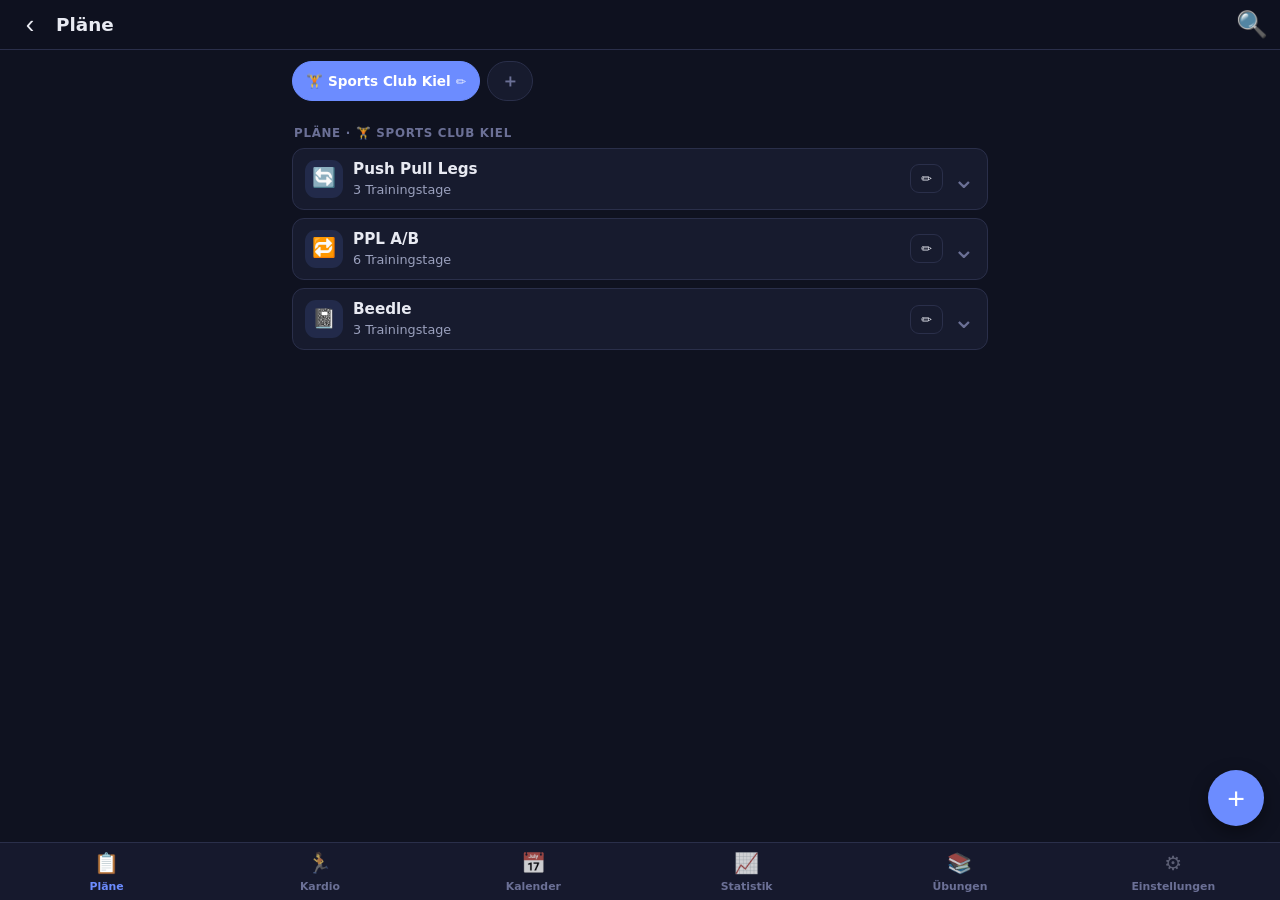
==== commit 14042817: "Kopieren auf "hierher" umgebaut, Tag-/Trainingsansicht angeglichen, 39 Fehler behoben Kopieren (neu)" ====
--- a/standalone.html
+++ b/standalone.html
@@ -131,6 +131,21 @@
   padding: 11px 12px calc(var(--tabbar-h) + var(--safe-b) + 16px);
   max-width: 720px; margin: 0 auto;
 }
+/* Solange eine fixierte Bottom-Leiste (.select-bar im Zirkel-/Reihenfolge-Modus)
+   eingeblendet ist, braucht der Inhalt zusaetzlichen Platz nach unten - sonst
+   verdeckt die Leiste den letzten Listeneintrag. Bewusst per :has() statt per
+   JS-Klasse: die Leiste wird an mehreren Stellen erzeugt und entfernt, eine
+   manuell gepflegte Klasse koennte dabei aus dem Tritt geraten. */
+#app:has(.select-bar) {
+  padding-bottom: calc(var(--tabbar-h) + var(--safe-b) + 80px);
+}
+/* Derselbe Fall für den schwebenden Plus-Button: er ragt 56px hoch ab
+   tabbar-h + safe-b + 16px und liegt damit (z-index 45) über den letzten Zeilen
+   am rechten Rand - genau dort, wo die Zeilen-Aktionen (⋮, 📈) sitzen. Ohne
+   reservierten Platz landet ein Tap auf der letzten Zeile auf dem FAB. */
+#app:has(.fab) {
+  padding-bottom: calc(var(--tabbar-h) + var(--safe-b) + 88px);
+}
 
 /* ---------- Tabbar ---------- */
 #tabbar {
@@ -171,6 +186,12 @@
   display: grid; place-items: center; font-size: 1.2rem; font-weight: 700;
   background: var(--bg-elev2);
 }
+/* "grow" bedeutet überall dasselbe: nimm den restlichen Platz und lass langen Text
+   abschneiden, statt die Zeile zu sprengen. Vorher galt das nur innerhalb von
+   .list-row - in .card-Zeilen (Reihenfolge-Modus, Kardio-Geräte) fehlte es, wodurch
+   ein langer Übungsname die ▲/▼-Pfeile aus der Zeile gedrückt hat. */
+.grow { flex: 1; min-width: 0; }
+.grow > b { display: block; overflow: hidden; text-overflow: ellipsis; white-space: nowrap; }
 .list-row .grow { flex: 1; min-width: 0; }
 .list-row .grow .r-title { font-weight: 650; overflow: hidden; text-overflow: ellipsis; white-space: nowrap; font-size: .95rem; }
 .list-row .grow .r-sub { color: var(--text-dim); font-size: .8rem; margin-top: 1px; }
@@ -360,6 +381,11 @@
   max-width: calc(100% - 24px);
 }
 #restBar.hidden { display: none; }
+/* Die Leiste schwebt fixiert über dem Inhalt. Sie ist bewusst schmal und oben
+   platziert, darf aber die darunterliegende Gewichts-/Wdh.-Eingabe nicht
+   abfangen: Taps gehen durch, nur die eigenen Buttons bleiben bedienbar. */
+#restBar { pointer-events: none; }
+#restBar button { pointer-events: auto; }
 #restBar .rt-time { font-variant-numeric: tabular-nums; font-size: 1.15rem; min-width: 52px; text-align: center; }
 #restBar button { background: var(--on-accent-overlay, rgba(255,255,255,.2)); border: none; color: var(--on-accent, #fff); border-radius: 999px; padding: 6px 12px; font-weight: 700; cursor: pointer; }
 
@@ -486,7 +512,8 @@
   flex: 0 0 auto; width: 38px; height: 38px; border-radius: 11px;
   display: grid; place-items: center; font-size: 1.2rem; font-weight: 700;
 }
-.plan-acc summary .r-title { font-weight: 650; font-size: .95rem; }
+.plan-acc summary .grow { flex: 1; min-width: 0; }
+.plan-acc summary .r-title { font-weight: 650; font-size: .95rem; overflow: hidden; text-overflow: ellipsis; white-space: nowrap; }
 .plan-acc summary .r-sub { color: var(--text-dim); font-size: .8rem; margin-top: 1px; }
 .plan-acc .acc-chevron {
   color: var(--text-dim2); font-size: 1.7rem; line-height: 1; transition: transform .15s;
@@ -582,15 +609,15 @@
 const DEFAULT_CARDIO_EQUIPMENT = ['Laufen (draußen)', 'Laufband', 'Radfahren (draußen)', 'Fahrrad-Ergometer', 'Rudergerät', 'Crosstrainer', 'Stairmaster', 'Schwimmen', 'Sonstiges'];
 function buildCardioSeed() {
   const plan = { id: uid('cplan'), name: 'Ausdauer', emoji: '🏃', color: '#4cc9f0', createdAt: Date.now() };
-  const mkDay = (name, emoji, color, items) => ({
+  const mkDay = (name, emoji, color, equipmentList) => ({
     id: uid('cday'), planId: plan.id, name, emoji, color, order: 0,
-    activities: items.map(([equipment, targetDurationMin, targetKm]) => ({ id: uid('cde'), equipment, targetDurationMin, targetKm: targetKm || '' })),
+    activities: equipmentList.map(equipment => ({ id: uid('cde'), equipment })),
     createdAt: Date.now(),
   });
   const days = [
-    mkDay('Grundlagenausdauer', '🏃', '#4cc9f0', [['Laufen (draußen)', 30, 5]]),
-    mkDay('Intervalle', '⚡', '#ff6b6b', [['Laufband', 20, '']]),
-    mkDay('Rudern & Rad', '🚣', '#46c98b', [['Rudergerät', 15, ''], ['Fahrrad-Ergometer', 20, '']]),
+    mkDay('Grundlagenausdauer', '🏃', '#4cc9f0', ['Laufen (draußen)']),
+    mkDay('Intervalle', '⚡', '#ff6b6b', ['Laufband']),
+    mkDay('Rudern & Rad', '🚣', '#46c98b', ['Rudergerät', 'Fahrrad-Ergometer']),
   ];
   days.forEach((d, i) => { d.order = i; });
   return { plan, days };
@@ -625,7 +652,7 @@
     // ---------- Kardio (kein Ort-Bezug, siehe Kommentar oben) ----------
     cardioEquipment: DEFAULT_CARDIO_EQUIPMENT.map(name => ({ id: uid('ceq'), name, createdAt: Date.now() })),
     cardioPlans: [cardioSeed.plan],           // {id,name,emoji,color,createdAt}
-    cardioDays: cardioSeed.days,              // {id,planId,name,emoji,color,order,activities:[{id,equipment,targetDurationMin,targetKm}]}
+    cardioDays: cardioSeed.days,              // {id,planId,name,emoji,color,order,activities:[{id,equipment}]}
     cardioSessions: [],                       // {id,planId,dayId,dayName,date,startedAt,finishedAt,emoji,color,note,entries:[...]} - immer direkt komplett angelegt, kein "laufendes Training"
     trashCardioSessions: [],
   };
@@ -698,8 +725,14 @@
   const ex = d.exercises.find(e => e.id === id);
   if (!ex) return;
   d.exercises = d.exercises.filter(e => e.id !== id);
-  d.days.forEach(day => { day.exercises = day.exercises.filter(x => x.exerciseId !== id); });
-  d.exerciseNotes = d.exerciseNotes.filter(n => n.exerciseId !== id);
+  d.days.forEach(day => {
+    day.exercises = day.exercises.filter(x => x.exerciseId !== id);
+    pruneLoneGroups(day.exercises);
+  });
+  // Geräte-Notizen bleiben bewusst erhalten, solange die Übung nur im Papierkorb
+  // liegt - sonst wäre die Wiederherstellung nur eine halbe (Notizen für alle
+  // Orte wären unwiederbringlich weg). Endgültig entfernt werden sie in
+  // purgeTrashedExercise/emptyTrash.
   d.trashExercises.push({ ...ex, deletedAt: Date.now() });
   save();
 }
@@ -710,16 +743,32 @@
   if (!ex) return null;
   d.trashExercises = d.trashExercises.filter(e => e.id !== id);
   const { deletedAt, ...restored } = ex;
-  d.exercises.push(restored);
+  // Existiert die id schon in der Live-Liste (z.B. nach einem Zusammenführen-
+  // Import, der den Papierkorb-Eintrag erneut eingespielt hat), nur aus dem
+  // Papierkorb nehmen statt eine zweite Kopie mit gleicher id anzulegen.
+  const already = d.exercises.some(e => e.id === restored.id);
+  if (!already) d.exercises.push(restored);
   save();
   return restored;
 }
 function purgeTrashedExercise(id) {
-  const d = db(); d.trashExercises = d.trashExercises.filter(e => e.id !== id); save();
-}
-// Wie oft wurde eine Übung in Einheiten genutzt (für Löschwarnung)
+  const d = db();
+  d.trashExercises = d.trashExercises.filter(e => e.id !== id);
+  // Erst jetzt ist die Übung endgültig weg - hier gehören auch ihre
+  // ortsbezogenen Geräte-Notizen entsorgt (deleteExercise behält sie, damit
+  // eine Wiederherstellung vollständig ist).
+  if (!d.exercises.some(e => e.id === id) && !d.trashExercises.some(e => e.id === id)) {
+    d.exerciseNotes = d.exerciseNotes.filter(n => n.exerciseId !== id);
+  }
+  save();
+}
+// Wie oft wurde eine Übung in ABGESCHLOSSENEN Einheiten wirklich trainiert
+// (für Löschwarnung und die "X× trainiert"-Zeile in der Bibliothek). Gleiche
+// Bedingung wie in allen Statistik-Funktionen: ohne finishedAt und ohne
+// abgehakten Satz existiert zu der Übung auch keine Statistik.
 function exerciseUsage(id) {
-  return db().sessions.filter(s => (s.entries || []).some(e => e.exerciseId === id)).length;
+  return db().sessions.filter(s => s.finishedAt
+    && (s.entries || []).some(e => e.exerciseId === id && (e.sets || []).some(isWorkingDone))).length;
 }
 
 // ---------- Dauerhafte Geräte-/Einstellungs-Notiz je Übung + Ort ----------
@@ -757,16 +806,27 @@
   db().muscleGroups.push(m); save(); return m;
 }
 function renameMuscleGroup(id, newName) {
-  newName = String(newName || '').trim(); if (!newName) return;
-  const m = getMuscleGroup(id); if (!m) return;
+  newName = String(newName || '').trim(); if (!newName) return null;
+  const m = getMuscleGroup(id); if (!m) return null;
   const oldName = m.name;
-  m.name = newName;
-  if (oldName !== newName) {
-    db().exercises.forEach(ex => {
-      if ((ex.muscles || []).includes(oldName)) ex.muscles = ex.muscles.map(x => x === oldName ? newName : x);
-    });
+  if (oldName === newName) return { merged: false };
+  // Zielname existiert schon (andere id)? Dann ZUSAMMENFÜHREN statt ein zweites
+  // Tag mit identischem Namen anzulegen - zwei gleichnamige Muskelgruppen würden
+  // sonst dieselbe Übung doppelt in das Muskel-Volumen einrechnen.
+  const clash = db().muscleGroups.find(x => x.id !== id && x.name.toLowerCase() === newName.toLowerCase());
+  db().exercises.forEach(ex => {
+    if (!(ex.muscles || []).includes(oldName)) return;
+    // Set-Semantik: nach dem Umbenennen darf der Name nicht zweimal in einer
+    // Übung stehen (falls sie vorher beide Tags trug).
+    ex.muscles = [...new Set(ex.muscles.map(x => x === oldName ? newName : x))];
+  });
+  if (clash) {
+    db().muscleGroups = db().muscleGroups.filter(x => x.id !== id);
+  } else {
+    m.name = newName;
   }
   save();
+  return { merged: !!clash };
 }
 function deleteMuscleGroup(id) {
   const m = getMuscleGroup(id); if (!m) return;
@@ -790,14 +850,20 @@
   db().equipmentTypes.push(e); save(); return e;
 }
 function renameEquipmentType(id, newName) {
-  newName = String(newName || '').trim(); if (!newName) return;
-  const e = getEquipmentType(id); if (!e) return;
+  newName = String(newName || '').trim(); if (!newName) return null;
+  const e = getEquipmentType(id); if (!e) return null;
   const oldName = e.name;
-  e.name = newName;
-  if (oldName !== newName) {
-    db().exercises.forEach(ex => { if (ex.equipment === oldName) ex.equipment = newName; });
+  if (oldName === newName) return { merged: false };
+  // Wie renameMuscleGroup: bei Namensgleichheit zusammenführen statt duplizieren.
+  const clash = db().equipmentTypes.find(x => x.id !== id && x.name.toLowerCase() === newName.toLowerCase());
+  db().exercises.forEach(ex => { if (ex.equipment === oldName) ex.equipment = newName; });
+  if (clash) {
+    db().equipmentTypes = db().equipmentTypes.filter(x => x.id !== id);
+  } else {
+    e.name = newName;
   }
   save();
+  return { merged: !!clash };
 }
 function deleteEquipmentType(id) {
   const e = getEquipmentType(id); if (!e) return;
@@ -859,19 +925,75 @@
   save();
 }
 
-// Kopiert einen Plan (mit allen Trainingstagen & Zielwerten) als unabhängige
-// Kopie an einen anderen Ort. Übungen werden dabei NICHT dupliziert -
-// die Bibliothek ist ortübergreifend gemeinsam (jedes Gym hat z.B. eine
-// Brustpresse), nur die Statistik/das "letztes Mal" bleibt je Ort getrennt.
-// Die Kopie ist danach vollständig unabhängig vom Original editierbar.
+// ---------- Kopieren (Plan / einzelner Trainingstag) ----------
+// Übungen werden beim Kopieren NICHT dupliziert - die Bibliothek ist
+// ortübergreifend gemeinsam (jedes Gym hat z.B. eine Brustpresse), nur die
+// Statistik/das "letztes Mal" bleibt je Ort getrennt. Die Kopie ist danach
+// vollständig unabhängig vom Original editierbar.
+
+// Überträgt die Übungen eines Trainingstags in einen anderen Trainingstag.
+// Zirkel-Gruppen werden dabei auf FRISCHE groupIds abgebildet: die alte id des
+// Originals darf nicht mitgeschleppt werden, sonst teilen Original und Kopie
+// dieselbe Gruppen-Kennung.
+function copyDayExercisesInto(srcDay, targetDayId) {
+  const gidMap = new Map();
+  srcDay.exercises.forEach(item => {
+    let groupId = null;
+    if (item.groupId) {
+      if (!gidMap.has(item.groupId)) gidMap.set(item.groupId, uid('grp'));
+      groupId = gidMap.get(item.groupId);
+    }
+    addExerciseToDay(targetDayId, item.exerciseId, { sets: item.sets, reps: item.reps, restSec: item.restSec, groupId });
+  });
+}
+
+// Herkunfts-Zusatz für kopierte Namen. Beim ganzen Plan reicht der Ort (der
+// Planname selbst steht ja im kopierten Plan), beim einzelnen Trainingstag
+// braucht es zusätzlich den Quell-Plan, um die Herkunft eindeutig zu machen.
+function copySuffix(parts) {
+  const named = parts.filter(Boolean).map(stripCopySuffix);
+  return named.length ? ` (Kopie aus ${named.join(', ')})` : ' (Kopie)';
+}
+
+// Entfernt einen bereits vorhandenen Herkunfts-Zusatz. Ohne das würden sich
+// Zusätze beim Kopieren einer Kopie aufschaukeln - z.B. "Push (Kopie aus
+// Zuhause, PPL (Kopie aus Kiel))". Der Zusatz nennt immer nur die unmittelbare
+// Herkunft, das ist die Information, die zählt.
+function stripCopySuffix(name) {
+  const s = String(name ?? '');
+  const cut = s.replace(/\s*\((?:Kopie|Kopie aus [^()]*)\)\s*$/, '').trim();
+  return cut || s;
+}
+
+// Kopiert einen Plan inkl. aller Trainingstage an einen (anderen) Ort.
 function copyPlanToLocation(planId, targetLocationId) {
   const p = getPlan(planId); if (!p) return null;
-  const newPlan = addPlan({ name: p.name, emoji: p.emoji, color: p.color, locationId: targetLocationId });
+  const srcLoc = getLocation(p.locationId);
+  const newPlan = addPlan({
+    name: stripCopySuffix(p.name) + copySuffix([srcLoc?.name]),
+    emoji: p.emoji, color: p.color, locationId: targetLocationId,
+  });
   daysByPlan(planId).forEach(day => {
+    // Trainingstage behalten ihren Namen - der kopierte Plan trägt den
+    // Herkunftshinweis schon selbst.
     const newDay = addDay({ name: day.name, emoji: day.emoji, color: day.color, planId: newPlan.id });
-    day.exercises.forEach(item => addExerciseToDay(newDay.id, item.exerciseId, { sets: item.sets, reps: item.reps, restSec: item.restSec, groupId: item.groupId || null }));
+    copyDayExercisesInto(day, newDay.id);
   });
   return newPlan;
+}
+
+// Kopiert einen einzelnen Trainingstag in einen (auch denselben) Plan.
+function copyDayToPlan(dayId, targetPlanId) {
+  const day = getDay(dayId); if (!day) return null;
+  if (!getPlan(targetPlanId)) return null;
+  const srcPlan = getPlan(day.planId);
+  const srcLoc = srcPlan ? getLocation(srcPlan.locationId) : null;
+  const newDay = addDay({
+    name: stripCopySuffix(day.name) + copySuffix([srcLoc?.name, srcPlan?.name]),
+    emoji: day.emoji, color: day.color, planId: targetPlanId,
+  });
+  copyDayExercisesInto(day, newDay.id);
+  return newDay;
 }
 
 // ---------- Trainingstage ----------
@@ -903,9 +1025,11 @@
   const it = day.exercises.find(x => x.id === itemId); if (it) { Object.assign(it, patch); save(); }
   return it;
 }
-function removeDayExercise(dayId, itemId) {
+function removeExerciseFromDay(dayId, itemId) {
   const day = getDay(dayId); if (!day) return;
-  day.exercises = day.exercises.filter(x => x.id !== itemId); save();
+  day.exercises = day.exercises.filter(x => x.id !== itemId);
+  pruneLoneGroups(day.exercises);
+  save();
 }
 
 // ---------- Supersätze/Zirkel (mehrere Übungen zu einer Gruppe verbinden) ----------
@@ -913,6 +1037,36 @@
 // (in der ursprünglichen relativen Reihenfolge der Auswahl) - ein Zirkel
 // muss lückenlos hintereinander stehen, sonst ergibt "keine Pause dazwischen"
 // keinen Sinn.
+//
+// Die beiden folgenden Helfer sichern genau diese Invariante ab und arbeiten
+// deshalb bewusst auf JEDER Liste mit groupId - sowohl auf Trainingstag-Übungen
+// als auch auf Session-Entries des laufenden Trainings. So gilt in beiden
+// Ansichten dieselbe Regel, statt sie zweimal unterschiedlich zu implementieren.
+
+// Ein Zirkel braucht mindestens zwei Mitglieder. Bleibt nur noch eines übrig,
+// wird die Gruppenkennung entfernt - sonst zeichnet die UI einen "Zirkel"-Kasten
+// um eine einzelne Übung, und der Plan-Diff kann ihn nie mehr auflösen (groupsOf
+// blendet Gruppen mit nur einem Mitglied aus).
+function pruneLoneGroups(list) {
+  const count = new Map();
+  list.forEach(x => { if (x.groupId) count.set(x.groupId, (count.get(x.groupId) || 0) + 1); });
+  list.forEach(x => { if (x.groupId && count.get(x.groupId) < 2) x.groupId = null; });
+}
+
+// Vor dem Neu-Gruppieren: Mitglieder der ALTEN Gruppen, die nicht mitausgewählt
+// wurden, verlieren ihre Gruppenkennung. Ohne das bliebe die alte groupId auf
+// Übungen liegen, die durch das Verschieben des neuen Blocks auseinander-
+// gerissen werden - die alte Gruppe wäre dann nicht mehr lückenlos und würde als
+// zwei getrennte Zirkel-Kästen mit derselben Kennung gezeichnet.
+// Bewusst NICHT umgekehrt gelöst (Restmitglieder in die neue Gruppe ziehen):
+// das würde ungefragt Übungen in den Zirkel aufnehmen, die nicht gewählt wurden.
+function releaseOldGroups(list, isSelected) {
+  const oldGids = new Set();
+  list.forEach((x, i) => { if (isSelected(x, i) && x.groupId) oldGids.add(x.groupId); });
+  if (!oldGids.size) return;
+  list.forEach((x, i) => { if (!isSelected(x, i) && x.groupId && oldGids.has(x.groupId)) x.groupId = null; });
+}
+
 // Kernlogik ohne save() (wird auch beim Übernehmen von Trainings-Diffs wiederverwendet).
 function regroupContiguous(day, itemIds) {
   if (itemIds.length < 2) return null;
@@ -921,6 +1075,7 @@
   // Reihenfolge der Auswahl beibehalten (nicht die alte Listenreihenfolge)
   const selected = itemIds.map(id => day.exercises.find(x => x.id === id)).filter(Boolean);
   if (selected.length < 2) return null;
+  releaseOldGroups(day.exercises, x => idSet.has(x.id));
   selected.forEach(item => { item.groupId = groupId; });
   // Block an die Position des ersten ausgewählten Elements verschieben,
   // alle anderen Elemente behalten ihre relative Reihenfolge.
@@ -929,6 +1084,7 @@
   const insertAtInOthers = day.exercises.slice(0, insertAt).filter(x => !idSet.has(x.id)).length;
   others.splice(insertAtInOthers, 0, ...selected);
   day.exercises = others;
+  pruneLoneGroups(day.exercises);
   return groupId;
 }
 function groupExercises(dayId, itemIds) {
@@ -985,7 +1141,7 @@
     entries,
     // Schnappschuss des Plans zum Trainingsstart -> Basis für den Diff beim Beenden
     // (Trainingstag könnte sich zwischenzeitlich ändern oder gelöscht werden).
-    planSnapshot: day.exercises.map(item => ({ exerciseId: item.exerciseId, sets: item.sets, reps: item.reps, restSec: item.restSec, groupId: item.groupId || null })),
+    planSnapshot: planSnapshotOf(day),
   };
   db().sessions.push(s); save(); return s;
 }
@@ -1006,7 +1162,9 @@
   if (!s) return null;
   d.trashSessions = d.trashSessions.filter(x => x.id !== id);
   const { deletedAt, ...restored } = s;
-  d.sessions.push(restored);
+  // Doppelte id vermeiden (siehe restoreExercise) - sonst zaehlen alle
+  // Statistik-Funktionen die Einheit zweimal.
+  if (!d.sessions.some(x => x.id === restored.id)) d.sessions.push(restored);
   save();
   return restored;
 }
@@ -1015,9 +1173,26 @@
 }
 function emptyTrash() {
   const d = db();
+  const purgedExIds = d.trashExercises.map(e => e.id);
   d.trashExercises = []; d.trashSessions = [];
   d.trashCardioSessions = [];
+  // Geräte-Notizen der endgültig entfernten Übungen mitentsorgen (deleteExercise
+  // behält sie absichtlich, damit eine Wiederherstellung vollständig ist).
+  if (purgedExIds.length) {
+    const gone = new Set(purgedExIds.filter(id => !d.exercises.some(e => e.id === id)));
+    if (gone.size) d.exerciseNotes = d.exerciseNotes.filter(n => !gone.has(n.exerciseId));
+  }
   save();
+}
+
+// Schnappschuss der Plan-Struktur eines Trainingstags. Basis für den Diff beim
+// Beenden - eine Stelle, damit Trainingsstart und Diff-Übernahme garantiert
+// dasselbe Format erzeugen.
+function planSnapshotOf(day) {
+  return (day?.exercises || []).map(item => ({
+    exerciseId: item.exerciseId, sets: item.sets, reps: item.reps,
+    restSec: item.restSec, groupId: item.groupId || null,
+  }));
 }
 
 // ---------- Anpassungen während des Trainings zurück in den Plan übernehmen ----------
@@ -1036,7 +1211,7 @@
   const snapMap = new Map(s.planSnapshot.map(x => [x.exerciseId, x]));
   const entryMap = new Map(s.entries.map(x => [x.exerciseId, x]));
   const diffs = [];
-  for (const entry of s.entries) {
+  s.entries.forEach((entry, entryIdx) => {
     const snap = snapMap.get(entry.exerciseId);
     if (!snap) {
       diffs.push({
@@ -1044,8 +1219,11 @@
         sets: (entry.sets || []).length || settings.defaultSets,
         reps: entry.targetReps || settings.defaultReps,
         restSec: entry.restSec ?? settings.defaultRestSec,
+        // Position aus dem Training mitnehmen, damit die Übung im Plan an
+        // derselben Stelle landet und nicht stumpf hinten angehängt wird.
+        atIndex: entryIdx,
       });
-      continue;
+      return;
     }
     if (entry.restSec !== snap.restSec) {
       diffs.push({ type: 'restChanged', exerciseId: entry.exerciseId, name: entry.name, oldVal: snap.restSec, newVal: entry.restSec });
@@ -1054,7 +1232,10 @@
     if (setCount !== snap.sets) {
       diffs.push({ type: 'setsChanged', exerciseId: entry.exerciseId, name: entry.name, oldVal: snap.sets, newVal: setCount });
     }
-  }
+    if (num(entry.targetReps) > 0 && num(entry.targetReps) !== num(snap.reps)) {
+      diffs.push({ type: 'repsChanged', exerciseId: entry.exerciseId, name: entry.name, oldVal: snap.reps, newVal: num(entry.targetReps) });
+    }
+  });
   for (const snap of s.planSnapshot) {
     if (!entryMap.has(snap.exerciseId)) {
       const ex = getExercise(snap.exerciseId);
@@ -1093,16 +1274,24 @@
   const normalize = groups => groups.map(g => g.slice().sort().join(',')).sort();
   const snapGroupsForCompare = groupsOf(s.planSnapshot, commonSet);
   const entryGroupsForCompare = groupsOf(s.entries, commonSet);
-  if (JSON.stringify(normalize(snapGroupsForCompare)) !== JSON.stringify(normalize(entryGroupsForCompare))) {
-    const allEntryIds = new Set(s.entries.map(e => e.exerciseId));
-    const entryGroupsForApply = groupsOf(s.entries, allEntryIds);
+  const allEntryIds = new Set(s.entries.map(e => e.exerciseId));
+  const entryGroupsForApply = groupsOf(s.entries, allEntryIds);
+  // Zwei Vergleiche, weil beide Fälle eine Gruppierungs-Änderung sind:
+  // (a) die Gruppen der gemeinsamen Übungen unterscheiden sich, ODER
+  // (b) die vollständige Gruppierung im Training hat mehr/andere Gruppen als der
+  //     Plan-Schnappschuss - das ist der Fall, wenn eine im Training NEU
+  //     hinzugefügte Übung direkt mit in einen Zirkel aufgenommen wurde. Ohne (b)
+  //     blieb diese Gruppierung unsichtbar und wurde nie angeboten.
+  const groupsDiffer = JSON.stringify(normalize(snapGroupsForCompare)) !== JSON.stringify(normalize(entryGroupsForCompare))
+    || JSON.stringify(normalize(entryGroupsForApply)) !== JSON.stringify(normalize(groupsOf(s.planSnapshot, new Set(s.planSnapshot.map(x => x.exerciseId)))));
+  if (groupsDiffer) {
     diffs.push({
       type: 'groupingChanged',
       groups: entryGroupsForApply,
       // Übungen, die VORHER gruppiert waren (auch wenn sie jetzt in keiner Gruppe
       // mehr sind) - werden beim Übernehmen mit gelöst, sonst bliebe eine im
       // Training komplett aufgelöste Gruppe im Plan unverändert bestehen.
-      previousGroupedIds: snapGroupsForCompare.flat(),
+      previousGroupedIds: groupsOf(s.planSnapshot, new Set(s.planSnapshot.map(x => x.exerciseId))).flat(),
       groupNames: entryGroupsForApply.map(g => g.map(exId => (entryMap.get(exId) || {}).name || '?')),
     });
   }
@@ -1114,37 +1303,59 @@
 // diese eine Einheit. Reihenfolge unabhängig von der Auswahl-Reihenfolge der
 // Checkboxen verarbeiten: erst hinzufügen/entfernen/anpassen, Reihenfolge zuletzt
 // (sonst würde eine neu hinzugefügte Übung beim Sortieren evtl. noch fehlen).
-const DIFF_PRIORITY = { exerciseRemoved: 0, exerciseAdded: 1, restChanged: 2, setsChanged: 2, orderChanged: 3, groupingChanged: 4 };
+const DIFF_PRIORITY = { exerciseRemoved: 0, exerciseAdded: 1, restChanged: 2, setsChanged: 2, repsChanged: 2, orderChanged: 3, groupingChanged: 4 };
 function applyPlanDiffs(sessionId, changes) {
   const s = getSession(sessionId); if (!s) return { applied: 0 };
   const day = getDay(s.dayId); if (!day) return { applied: 0 };
   let applied = 0;
   const ordered = changes.slice().sort((a, b) => (DIFF_PRIORITY[a.type] ?? 9) - (DIFF_PRIORITY[b.type] ?? 9));
   ordered.forEach(ch => {
-    if (ch.type === 'restChanged' || ch.type === 'setsChanged') {
+    if (ch.type === 'restChanged' || ch.type === 'setsChanged' || ch.type === 'repsChanged') {
       const item = day.exercises.find(x => x.exerciseId === ch.exerciseId);
       if (!item) return;
       if (ch.type === 'restChanged') item.restSec = ch.newVal;
       if (ch.type === 'setsChanged') item.sets = ch.newVal;
+      if (ch.type === 'repsChanged') item.reps = ch.newVal;
       applied++;
     } else if (ch.type === 'exerciseAdded') {
+      // Nur übernehmen, wenn die Übung noch in der Bibliothek existiert - sonst
+      // entstünde im Trainingstag eine Zeile "(gelöscht)", die nie mehr sinnvoll
+      // wird (die Übung kann zwischen Trainingsstart und Beenden gelöscht worden
+      // sein, im Training bleibt sie als Kopie im entry sichtbar).
+      if (!getExercise(ch.exerciseId)) return;
       if (!day.exercises.some(x => x.exerciseId === ch.exerciseId)) {
-        day.exercises.push({ id: uid('de'), exerciseId: ch.exerciseId, sets: ch.sets, reps: ch.reps, restSec: ch.restSec, groupId: null });
+        // An der Position einfügen, die die Übung im Training hat - "hinten
+        // anhängen" hat die im Training gewählte Stelle bisher verworfen.
+        const item = { id: uid('de'), exerciseId: ch.exerciseId, sets: ch.sets, reps: ch.reps, restSec: ch.restSec, groupId: null };
+        const at = typeof ch.atIndex === 'number' ? Math.min(ch.atIndex, day.exercises.length) : day.exercises.length;
+        day.exercises.splice(at, 0, item);
         applied++;
       }
     } else if (ch.type === 'exerciseRemoved') {
       const before = day.exercises.length;
       day.exercises = day.exercises.filter(x => x.exerciseId !== ch.exerciseId);
-      if (day.exercises.length !== before) applied++;
+      if (day.exercises.length !== before) { pruneLoneGroups(day.exercises); applied++; }
     } else if (ch.type === 'orderChanged') {
+      // Blockweise stabil sortieren: ein Zirkel bewegt sich als EIN Block (Rang =
+      // kleinster Rang seiner Mitglieder), Übungen ohne Pendant im Training
+      // behalten über den Ursprungsindex ihre relative Lage. Ein einfaches
+      // sort() nach indexOf hat Zirkel zerrissen, weil Plan-Übungen ohne
+      // Trainings-Pendant (indexOf === -1) ans Listenende gerutscht sind -
+      // mitten aus einer Gruppe heraus.
       const orderIds = ch.orderExerciseIds;
-      day.exercises.sort((a, b) => {
-        const ia = orderIds.indexOf(a.exerciseId), ib = orderIds.indexOf(b.exerciseId);
-        if (ia === -1 && ib === -1) return 0;
-        if (ia === -1) return 1;
-        if (ib === -1) return -1;
-        return ia - ib;
+      const LAST = Number.MAX_SAFE_INTEGER;
+      const rankOf = it => { const i = orderIds.indexOf(it.exerciseId); return i === -1 ? LAST : i; };
+      const groupRank = new Map();
+      day.exercises.forEach(it => {
+        if (!it.groupId) return;
+        const prev = groupRank.has(it.groupId) ? groupRank.get(it.groupId) : LAST;
+        groupRank.set(it.groupId, Math.min(prev, rankOf(it)));
       });
+      const keyOf = it => (it.groupId ? groupRank.get(it.groupId) : rankOf(it));
+      day.exercises = day.exercises
+        .map((it, i) => ({ it, i }))
+        .sort((a, b) => (keyOf(a.it) - keyOf(b.it)) || (a.i - b.i))
+        .map(x => x.it);
       applied++;
     } else if (ch.type === 'groupingChanged') {
       // Erst alle betroffenen Übungen aus ihrer bisherigen Gruppe lösen (auch die,
@@ -1156,9 +1367,18 @@
         const itemIds = exIds.map(exId => day.exercises.find(it => it.exerciseId === exId)?.id).filter(Boolean);
         if (itemIds.length >= 2) regroupContiguous(day, itemIds);
       });
+      pruneLoneGroups(day.exercises);
       applied++;
     }
   });
+  // Sicherheitsnetz: nach beliebiger Kombination von Diffs muss die Invariante
+  // "gleiche groupId lückenlos zusammenhängend, mindestens zwei Mitglieder"
+  // wieder gelten.
+  pruneLoneGroups(day.exercises);
+  // Schnappschuss nachziehen, damit ein erneutes Beenden (nach "Als laufend
+  // markieren") nicht dieselben, bereits übernommenen Änderungen erneut anbietet
+  // und dabei zwischenzeitliche Plan-Korrekturen still zurückdreht.
+  if (applied) s.planSnapshot = planSnapshotOf(day);
   save();
   return { applied };
 }
@@ -1422,7 +1642,7 @@
       id: uid('ses'), locationId, planId: day.planId, dayId: day.id, dayName: day.name,
       date: dateISO, startedAt: ts, finishedAt: ts + 45 * 60000,
       emoji: day.emoji, color: day.color, note: '', entries,
-      planSnapshot: day.exercises.map(item => ({ exerciseId: item.exerciseId, sets: item.sets, reps: item.reps, restSec: item.restSec, groupId: item.groupId || null })),
+      planSnapshot: planSnapshotOf(day),
       demo: true,
     });
     count++;
@@ -1432,7 +1652,12 @@
 }
 function removeDemoSessions(locationId = null) {
   const d = db();
-  d.sessions = d.sessions.filter(s => !(s.demo && (!locationId || s.locationId === locationId)));
+  const isDemo = s => s.demo && (!locationId || s.locationId === locationId);
+  d.sessions = d.sessions.filter(s => !isDemo(s));
+  // Auch den Papierkorb raeumen: eine einzeln geloeschte Beispiel-Einheit liegt
+  // dort weiter mit demo:true und koennte nach dem Abschalten der Beispieldaten
+  // wiederhergestellt werden - sie waere dann wieder in jeder Statistik.
+  d.trashSessions = d.trashSessions.filter(s => !isDemo(s));
   save();
 }
 function hasDemoSessions(locationId = null) {
@@ -1490,17 +1715,31 @@
   if (!incoming || typeof incoming !== 'object') throw new Error('Ungültige Datei');
   if (mode === 'replace') {
     const d = DEFAULTS();
+    // Settings VOR dem Object.assign zusammenführen. Vorher wurde erst
+    // store = Object.assign(d, incoming) gebildet - dabei zeigte store.settings
+    // schon auf incoming.settings, und das anschließende
+    // Object.assign(d.settings, incoming.settings) mergte das Objekt in sich
+    // selbst. Ein Backup ohne neuere Einstellungs-Felder behielt so überall
+    // undefined statt der Defaults.
+    const mergedSettings = Object.assign({}, d.settings, incoming.settings || {});
     store = Object.assign(d, incoming);
-    // Settings einzeln zusammenführen (nicht komplett ersetzen) - ein älteres
-    // Backup ohne neuere Einstellungs-Felder soll dafür sinnvolle Defaults
-    // bekommen statt überall undefined (gleiche Logik wie in db()).
-    store.settings = Object.assign(d.settings, incoming.settings || {});
+    store.settings = mergedSettings;
   } else { // merge
     const d = db();
+    // Live-Liste und zugehörige Papierkorb-Liste teilen sich einen id-Raum: gegen
+    // die VEREINIGUNG beider deduplizieren, sonst landet eine lokal in den
+    // Papierkorb verschobene Einheit aus dem Backup erneut in der Live-Liste und
+    // existiert danach doppelt (Statistik zählt sie zweimal).
+    const PAIRS = [['sessions', 'trashSessions'], ['exercises', 'trashExercises'], ['cardioSessions', 'trashCardioSessions']];
+    const sharedIds = new Map(); // Listenname -> gemeinsames id-Set
+    PAIRS.forEach(([live, trash]) => {
+      const ids = new Set([...d[live].map(x => x.id), ...d[trash].map(x => x.id)]);
+      sharedIds.set(live, ids); sharedIds.set(trash, ids);
+    });
     ['exercises', 'locations', 'plans', 'days', 'sessions', 'trashExercises', 'trashSessions',
       'cardioPlans', 'cardioDays', 'cardioSessions', 'trashCardioSessions'].forEach(k => {
-      const existing = new Set(d[k].map(x => x.id));
-      (incoming[k] || []).forEach(x => { if (!existing.has(x.id)) d[k].push(x); });
+      const existing = sharedIds.get(k) || new Set(d[k].map(x => x.id));
+      (incoming[k] || []).forEach(x => { if (!existing.has(x.id)) { d[k].push(x); existing.add(x.id); } });
     });
     // Muskelgruppen/Geräte-Arten (Kraft + Kardio) nach Name deduplizieren (nicht
     // nach id) - sonst könnten z.B. zwei "Brust"-Einträge mit unterschiedlicher
@@ -1542,17 +1781,45 @@
 // ---------- Kardio-Geräte-Arten (zugleich die "Aktivitäten") ----------
 function cardioEquipmentTypes() { return db().cardioEquipment.slice().sort((a, b) => a.name.localeCompare(b.name, 'de')); }
 function getCardioEquipmentType(id) { return db().cardioEquipment.find(e => e.id === id) || null; }
+// Wie addMuscleGroup/addEquipmentType: gleicher Name -> bestehenden Eintrag
+// zurückgeben statt ein Duplikat anzulegen.
 function addCardioEquipment(name) {
+  name = String(name || '').trim(); if (!name) return null;
+  const existing = db().cardioEquipment.find(e => e.name.toLowerCase() === name.toLowerCase());
+  if (existing) return existing;
   const eq = { id: uid('ceq'), name, createdAt: Date.now() };
   db().cardioEquipment.push(eq); save(); return eq;
 }
+// Gleiche Regel wie renameMuscleGroup/renameEquipmentType beim Krafttraining:
+// bei Namensgleichheit zusammenführen statt ein zweites, gleichnamiges Gerät
+// anzulegen. Zwei gleichnamige Geräte wären in der Statistik nicht unterscheidbar
+// (Kardio referenziert Geräte über den Namen), und das Löschen des einen würde
+// die Trainingstag-Einträge des anderen mitnehmen.
 function renameCardioEquipment(id, newName) {
+  newName = String(newName || '').trim(); if (!newName) return null;
   const d = db();
-  const eq = d.cardioEquipment.find(e => e.id === id); if (!eq) return;
-  const oldName = eq.name; eq.name = newName;
+  const eq = d.cardioEquipment.find(e => e.id === id); if (!eq) return null;
+  const oldName = eq.name;
+  if (oldName === newName) return { merged: false };
+  const clash = d.cardioEquipment.find(e => e.id !== id && e.name.toLowerCase() === newName.toLowerCase());
   d.cardioDays.forEach(day => day.activities.forEach(a => { if (a.equipment === oldName) a.equipment = newName; }));
   d.cardioSessions.forEach(s => (s.entries || []).forEach(e => { if (e.equipment === oldName) e.equipment = newName; }));
+  d.trashCardioSessions.forEach(s => (s.entries || []).forEach(e => { if (e.equipment === oldName) e.equipment = newName; }));
+  if (clash) {
+    d.cardioEquipment = d.cardioEquipment.filter(e => e.id !== id);
+    // Ein Trainingstag könnte jetzt dasselbe Gerät doppelt enthalten.
+    d.cardioDays.forEach(day => {
+      const seen = new Set();
+      day.activities = day.activities.filter(a => {
+        if (seen.has(a.equipment)) return false;
+        seen.add(a.equipment); return true;
+      });
+    });
+  } else {
+    eq.name = newName;
+  }
   save();
+  return { merged: !!clash };
 }
 function deleteCardioEquipment(id) {
   const d = db();
@@ -1601,23 +1868,24 @@
 
 // item.equipment ist der Gerätename (Klartext-String, wie equipment bei
 // Kraftübungen) - kein id-Zwischenschritt nötig, da Aktivität = Gerät.
-function addEquipmentToCardioDay(dayId, equipment, opts = {}) {
+// Die Funktionsnamen spiegeln bewusst die Kraft-Gegenstücke:
+//   addExerciseToDay      <->  addEquipmentToCardioDay
+//   removeExerciseFromDay <->  removeEquipmentFromCardioDay
+// Das persistierte Feld heißt weiterhin day.activities (aus der ersten Version
+// des Kardio-Moduls) - bewusst NICHT umbenannt, das wäre eine Datenmigration
+// ohne Nutzen für bestehende Installationen.
+function addEquipmentToCardioDay(dayId, equipment) {
   const day = getCardioDay(dayId); if (!day) return;
-  const item = { id: uid('cde'), equipment, targetDurationMin: opts.targetDurationMin ?? '', targetKm: opts.targetKm ?? '' };
+  const item = { id: uid('cde'), equipment };
   day.activities.push(item); save(); return item;
 }
-function updateCardioDayActivity(dayId, itemId, patch) {
-  const day = getCardioDay(dayId); if (!day) return;
-  const it = day.activities.find(x => x.id === itemId); if (it) { Object.assign(it, patch); save(); }
-  return it;
-}
-function removeCardioDayActivity(dayId, itemId) {
+function removeEquipmentFromCardioDay(dayId, itemId) {
   const day = getCardioDay(dayId); if (!day) return;
   day.activities = day.activities.filter(x => x.id !== itemId); save();
 }
 // Einfaches Verschieben (rauf/runter) statt der komplexeren Zirkel-Mehrfachauswahl
 // beim Krafttraining - Kardio-Tage kombinieren i.d.R. nur 1-2 Geräte.
-function moveCardioDayActivity(dayId, itemId, dir) {
+function moveEquipmentInCardioDay(dayId, itemId, dir) {
   const day = getCardioDay(dayId); if (!day) return;
   const i = day.activities.findIndex(x => x.id === itemId); if (i < 0) return;
   const j = i + dir; if (j < 0 || j >= day.activities.length) return;
@@ -1640,7 +1908,7 @@
 function cardioEntryTemplate(dayId) {
   const day = getCardioDay(dayId); if (!day) return null;
   return day.activities.map(item => ({
-    equipment: item.equipment, targetDurationMin: item.targetDurationMin, targetKm: item.targetKm,
+    equipment: item.equipment,
     heartRate: '', zone: '', durationMin: '', km: '', level: '', calories: '', watt: '', elevationM: '',
   }));
 }
@@ -1679,7 +1947,8 @@
   const s = d.trashCardioSessions.find(x => x.id === id); if (!s) return null;
   d.trashCardioSessions = d.trashCardioSessions.filter(x => x.id !== id);
   const { deletedAt, ...restored } = s;
-  d.cardioSessions.push(restored); save(); return restored;
+  if (!d.cardioSessions.some(x => x.id === restored.id)) d.cardioSessions.push(restored);
+  save(); return restored;
 }
 function purgeTrashedCardioSession(id) {
   const d = db(); d.trashCardioSessions = d.trashCardioSessions.filter(x => x.id !== id); save();
@@ -1690,32 +1959,6 @@
 // zusammenhängende Einheit erfasst.
 function isCardioEntryDone(entry) {
   return num(entry.durationMin) > 0 || num(entry.km) > 0;
-}
-
-// Vergleicht die tatsächlich eingetragenen Werte einer NEUEN Kardio-Einheit mit
-// den gespeicherten Zielwerten des Trainingstags - analog zu
-// computeSessionPlanDiff beim Krafttraining, aber einfacher (nur Ziel-Dauer/
-// -Distanz je Gerät, da das Eintragsformular keine Struktur wie Zirkel/
-// Reihenfolge kennt). entries entspricht 1:1 (per Index) day.activities, da es
-// aus cardioEntryTemplate() erzeugt wurde.
-function computeCardioDayDiff(dayId, entries) {
-  const day = getCardioDay(dayId); if (!day) return [];
-  const diffs = [];
-  entries.forEach((entry, i) => {
-    const item = day.activities[i]; if (!item || !isCardioEntryDone(entry)) return;
-    const durationMin = num(entry.durationMin);
-    if (durationMin > 0 && durationMin !== num(item.targetDurationMin)) {
-      diffs.push({ itemId: item.id, equipment: item.equipment, field: 'targetDurationMin', oldVal: num(item.targetDurationMin), newVal: durationMin, unit: 'Min.' });
-    }
-    const km = num(entry.km);
-    if (km > 0 && km !== num(item.targetKm)) {
-      diffs.push({ itemId: item.id, equipment: item.equipment, field: 'targetKm', oldVal: num(item.targetKm), newVal: km, unit: 'km' });
-    }
-  });
-  return diffs;
-}
-function applyCardioDayDiffs(dayId, diffs) {
-  diffs.forEach(d => updateCardioDayActivity(dayId, d.itemId, { [d.field]: d.newVal }));
 }
 
 // ---------- Kardio-Statistik ----------
@@ -1819,13 +2062,12 @@
     const progress = (totalDays - daysAgo) / totalDays;
     const entries = day.activities.map(item => {
       const equip = item.equipment;
-      const targetMin = num(item.targetDurationMin) || 25;
-      const durationMin = Math.max(5, Math.round(targetMin * (1 + progress * 0.1) + (Math.random() * 6 - 3)));
+      const durationMin = Math.max(5, Math.round(25 * (1 + progress * 0.1) + (Math.random() * 6 - 3)));
       const isDistanceBased = /Laufen|Laufband|Rad/.test(equip);
       const km = isDistanceBased ? Math.round(durationMin / (6.2 - progress * 0.8) * 10) / 10 : '';
       const isPowerBased = /Ergometer|Rudergerät/.test(equip);
       return {
-        equipment: equip, targetDurationMin: item.targetDurationMin, targetKm: item.targetKm,
+        equipment: equip,
         heartRate: 118 + Math.round(Math.random() * 42), zone: 2 + Math.round(Math.random() * 2),
         durationMin, km,
         level: equip === 'Fahrrad-Ergometer' ? 8 + Math.round(Math.random() * 6) : '',
@@ -1844,7 +2086,10 @@
   return count;
 }
 function removeCardioDemoSessions() {
-  const d = db(); d.cardioSessions = d.cardioSessions.filter(s => !s.demo); save();
+  const d = db();
+  d.cardioSessions = d.cardioSessions.filter(s => !s.demo);
+  d.trashCardioSessions = d.trashCardioSessions.filter(s => !s.demo);
+  save();
 }
 function hasCardioDemoSessions() { return db().cardioSessions.some(s => s.demo); }
 
@@ -1854,7 +2099,7 @@
   return `${d.getFullYear()}-${String(d.getMonth() + 1).padStart(2, '0')}-${String(d.getDate()).padStart(2, '0')}`;
 }
 
-  return { db, save, uid, exercises, getExercise, addExercise, updateExercise, findDuplicateExercise, deleteExercise, trashedExercises, restoreExercise, purgeTrashedExercise, exerciseUsage, getExerciseNote, setExerciseNote, muscleGroups, getMuscleGroup, addMuscleGroup, renameMuscleGroup, deleteMuscleGroup, muscleGroupUsage, equipmentTypes, getEquipmentType, addEquipmentType, renameEquipmentType, deleteEquipmentType, equipmentUsage, locations, getLocation, getActiveLocationId, getActiveLocation, setActiveLocation, addLocation, updateLocation, deleteLocation, plansByLocation, getPlan, addPlan, updatePlan, deletePlan, copyPlanToLocation, daysByPlan, getDay, addDay, updateDay, deleteDay, reorderDays, addExerciseToDay, updateDayExercise, removeDayExercise, groupExercises, ungroupExercises, sessions, getSession, startSession, updateSession, deleteSession, trashedSessions, restoreSession, purgeTrashedSession, emptyTrash, computeSessionPlanDiff, applyPlanDiffs, lastEntryFor, hasData, isWorkingDone, num, epley1RM, exerciseHistory, exercisePRs, exercisesTrainedAtLocation, muscleVolumeStats, overallVolumeHistory, sessionCountInPeriod, topExercisesByFrequency, weeklySetsTrend, lastTrainedDate, generateDemoSessions, removeDemoSessions, hasDemoSessions, wipeSessions, globalSearch, sessionsByDate, exportData, importData, wipeAll, cardioEquipmentTypes, getCardioEquipmentType, addCardioEquipment, renameCardioEquipment, deleteCardioEquipment, cardioEquipmentUsage, cardioPlans, getCardioPlan, addCardioPlan, updateCardioPlan, deleteCardioPlan, cardioDaysByPlan, getCardioDay, addCardioDay, updateCardioDay, deleteCardioDay, reorderCardioDays, addEquipmentToCardioDay, updateCardioDayActivity, removeCardioDayActivity, moveCardioDayActivity, cardioSessions, getCardioSession, cardioEntryTemplate, logCardioSession, updateCardioSession, deleteCardioSession, cardioSessionsByDay, cardioSessionsByPlan, trashedCardioSessions, restoreCardioSession, purgeTrashedCardioSession, isCardioEntryDone, computeCardioDayDiff, applyCardioDayDiffs, cardioHistoryByEquipment, cardioEquipmentStats, cardioHistoryByDay, cardioDayStats, cardioHistoryByPlan, cardioPlanStats, cardioSessionCountInPeriod, weeklyCardioMinutesTrend, topCardioEquipmentByFrequency, generateCardioDemoSessions, removeCardioDemoSessions, hasCardioDemoSessions, todayISO, SEED_VERSION };
+  return { db, save, uid, exercises, getExercise, addExercise, updateExercise, findDuplicateExercise, deleteExercise, trashedExercises, restoreExercise, purgeTrashedExercise, exerciseUsage, getExerciseNote, setExerciseNote, muscleGroups, getMuscleGroup, addMuscleGroup, renameMuscleGroup, deleteMuscleGroup, muscleGroupUsage, equipmentTypes, getEquipmentType, addEquipmentType, renameEquipmentType, deleteEquipmentType, equipmentUsage, locations, getLocation, getActiveLocationId, getActiveLocation, setActiveLocation, addLocation, updateLocation, deleteLocation, plansByLocation, getPlan, addPlan, updatePlan, deletePlan, copyPlanToLocation, copyDayToPlan, daysByPlan, getDay, addDay, updateDay, deleteDay, reorderDays, addExerciseToDay, updateDayExercise, removeExerciseFromDay, pruneLoneGroups, releaseOldGroups, groupExercises, ungroupExercises, sessions, getSession, startSession, updateSession, deleteSession, trashedSessions, restoreSession, purgeTrashedSession, emptyTrash, planSnapshotOf, computeSessionPlanDiff, applyPlanDiffs, lastEntryFor, hasData, isWorkingDone, num, epley1RM, exerciseHistory, exercisePRs, exercisesTrainedAtLocation, muscleVolumeStats, overallVolumeHistory, sessionCountInPeriod, topExercisesByFrequency, weeklySetsTrend, lastTrainedDate, generateDemoSessions, removeDemoSessions, hasDemoSessions, wipeSessions, globalSearch, sessionsByDate, exportData, importData, wipeAll, cardioEquipmentTypes, getCardioEquipmentType, addCardioEquipment, renameCardioEquipment, deleteCardioEquipment, cardioEquipmentUsage, cardioPlans, getCardioPlan, addCardioPlan, updateCardioPlan, deleteCardioPlan, cardioDaysByPlan, getCardioDay, addCardioDay, updateCardioDay, deleteCardioDay, reorderCardioDays, addEquipmentToCardioDay, removeEquipmentFromCardioDay, moveEquipmentInCardioDay, cardioSessions, getCardioSession, cardioEntryTemplate, logCardioSession, updateCardioSession, deleteCardioSession, cardioSessionsByDay, cardioSessionsByPlan, trashedCardioSessions, restoreCardioSession, purgeTrashedCardioSession, isCardioEntryDone, cardioHistoryByEquipment, cardioEquipmentStats, cardioHistoryByDay, cardioDayStats, cardioHistoryByPlan, cardioPlanStats, cardioSessionCountInPeriod, weeklyCardioMinutesTrend, topCardioEquipmentByFrequency, generateCardioDemoSessions, removeCardioDemoSessions, hasCardioDemoSessions, todayISO, SEED_VERSION };
 })();
 
 // ============================================================
@@ -2106,8 +2351,19 @@
 // Pläne ist die neue Startseite (Start-Tab entfällt - hatte keine eigene
 // Funktion mehr, nachdem "Laufendes Training" nach Pläne gewandert und
 // "Zuletzt" entfernt wurde, da der Kalender diese Übersicht bereits bietet).
+// Beim Routenwechsel offene Modals schließen. Ohne das bleibt ein Dialog über der
+// neuen Ansicht liegen (modalRoot liegt außerhalb von appEl und wird beim Rendern
+// nicht angetastet) - dann bezieht sich ein "Speichern" auf einen Datensatz, der
+// gar nicht mehr sichtbar ist. Nur bei echtem Routenwechsel, nicht bei jedem
+// render(): Modals rufen render() selbst auf, um die Liste im Hintergrund zu
+// aktualisieren, und dürfen sich dabei nicht selbst zumachen.
+let lastRenderedRoute = null;
+function closeAllModals() { modalRoot.innerHTML = ''; }
+
 function render() {
   const hash = location.hash.replace(/^#/, '') || '/plans';
+  if (lastRenderedRoute !== null && lastRenderedRoute !== hash) closeAllModals();
+  lastRenderedRoute = hash;
   for (const r of routes) {
     const m = hash.match(r.rx);
     if (m) {
@@ -2227,7 +2483,7 @@
   // von einem anderen, bereits bestehenden Ort übernehmen - egal wann dessen Pläne entstanden sind.
   const otherLocsHavePlans = DB.locations().some(l => l.id !== active.id && DB.plansByLocation(l.id).length);
   if (otherLocsHavePlans) {
-    html += `<button class="btn ghost block" id="importPlanBtn" style="margin-bottom:12px">📥 Plan von anderem Ort übernehmen</button>`;
+    html += `<button class="btn ghost block" id="copyPlanHereBtn" style="margin-bottom:12px">📥 Plan hierher kopieren</button>`;
   }
 
   if (!plans.length) {
@@ -2261,8 +2517,8 @@
   $$('[data-goto]', appEl).forEach(n => n.onclick = () => navigate(n.dataset.goto));
   $$('[data-edit-plan]', appEl).forEach(b => b.onclick = (e) => { e.preventDefault(); e.stopPropagation(); navigate('/plan/' + b.dataset.editPlan); });
   $$('[data-start]', appEl).forEach(n => n.onclick = (e) => { e.stopPropagation(); startTraining(n.dataset.start); });
-  const importPlanBtn = $('#importPlanBtn', appEl);
-  if (importPlanBtn) importPlanBtn.onclick = () => offerPlanImportModal(active.id, { closeLabel: 'Schließen' });
+  const copyPlanHereBtn = $('#copyPlanHereBtn', appEl);
+  if (copyPlanHereBtn) copyPlanHereBtn.onclick = () => copyPlanHereModal(active.id);
   appEl.append(el('button', { class: 'fab', onclick: () => editPlanModal(null, active.id) }, '+'));
 });
 
@@ -2289,7 +2545,7 @@
           close();
           render(); // Pläne für den neuen (bereits aktiven) Ort sofort anzeigen
           const hasOtherPlans = DB.locations().some(l => l.id !== newLoc.id && DB.plansByLocation(l.id).length);
-          if (hasOtherPlans) offerPlanImportModal(newLoc.id);
+          if (hasOtherPlans) copyPlanHereModal(newLoc.id, { closeLabel: 'Ohne Plan starten' });
         }
       };
       const del = $('[data-del]', m);
@@ -2302,35 +2558,79 @@
   });
 }
 
-// Nach dem Anlegen eines neuen Orts anbieten, einen bestehenden Plan von
-// einem anderen Ort zu übernehmen (nur die Struktur - Übungen, Sätze/Wdh./
-// Pause -, keine Gewichts-/Wiederholungsdaten, die sind ja ortsabhängig).
-function offerPlanImportModal(newLocationId, { closeLabel = 'Ohne Plan starten' } = {}) {
-  const otherLocs = DB.locations().filter(l => l.id !== newLocationId);
-  const rows = [];
-  otherLocs.forEach(loc => {
-    DB.plansByLocation(loc.id).forEach(p => rows.push({ plan: p, loc }));
-  });
+// ---------- Kopieren: immer „hierher" ----------
+// Kopiert wird ausschließlich von dort, wo die Kopie landen soll: in der
+// Plan-Liste holt man einen ganzen Plan an den aktiven Ort, im Plan einen
+// einzelnen Trainingstag in diesen Plan. Ein Richtungs-Modell, zwei Ebenen.
+// Kopiert wird nur die Struktur (Übungen, Sätze/Wdh./Pause) - Gewichte und
+// Trainingsverlauf bleiben beim Original, die sind ortsabhängig.
+// Gemeinsames Grundgerüst beider Dialoge: antippen kopiert, Zeile wird als
+// erledigt markiert, mehrere Kopien pro Aufruf sind möglich.
+function copyHereModal({ title, hint, rows, emptyText, closeLabel, onCopy, doneToast }) {
   openModal({
-    title: 'Plan übernehmen?',
-    body: `<p class="tiny muted" style="margin-top:0">Übernimm einen bestehenden Plan von einem anderen Ort als Kopie - nur die Struktur (Übungen, Sätze/Wdh./Pause), keine Gewichte oder Trainingsverlauf. Du kannst mehrere übernehmen.</p>
-      <div id="planImportList">${rows.map(r => `<div class="list-row" data-import-plan="${r.plan.id}">
-        <div class="chip" style="background:${esc(r.plan.color)}22;color:${esc(r.plan.color)}">${esc(r.plan.emoji)}</div>
-        <div class="grow"><div class="r-title">${esc(r.plan.name)}</div>
-          <div class="r-sub">von ${esc(r.loc.emoji)} ${esc(r.loc.name)}</div></div>
-        <span class="arrow">＋</span></div>`).join('') || '<div class="tiny muted center" style="padding:10px">Keine Pläne vorhanden.</div>'}</div>`,
-    footer: `<button class="btn ghost" data-x>${esc(closeLabel)}</button>`,
+    title,
+    body: `<p class="tiny muted" style="margin-top:0">${hint}</p>
+      <div id="copyList">${rows.map(r => `<div class="list-row" data-copy="${r.id}">
+        <div class="chip" style="background:${esc(r.color)}22;color:${esc(r.color)}">${esc(r.emoji)}</div>
+        <div class="grow"><div class="r-title">${esc(r.name)}</div>
+          <div class="r-sub">${esc(r.source)}</div></div>
+        <span class="arrow">＋</span></div>`).join('') || `<div class="tiny muted center" style="padding:10px">${esc(emptyText)}</div>`}</div>`,
+    footer: `<button class="btn ghost block" data-x>${esc(closeLabel)}</button>`,
     onMount: (m, close) => {
       $('[data-x]', m).onclick = close;
-      $$('[data-import-plan]', m).forEach(row => row.onclick = () => {
-        const planId = row.dataset.importPlan;
-        DB.copyPlanToLocation(planId, newLocationId);
+      $$('[data-copy]', m).forEach(row => row.onclick = () => {
+        onCopy(row.dataset.copy);
         row.querySelector('.arrow').textContent = '✓';
         row.style.opacity = '.6'; row.style.pointerEvents = 'none';
-        toast('Plan übernommen');
-        render(); // Pläne-Liste im Hintergrund aktualisieren, egal wie das Modal geschlossen wird
+        toast(doneToast);
+        render(); // Liste im Hintergrund aktualisieren, egal wie das Modal geschlossen wird
       });
     },
+  });
+}
+
+// Ganzen Plan von einem anderen Ort an diesen Ort kopieren.
+function copyPlanHereModal(targetLocationId, { closeLabel = 'Schließen' } = {}) {
+  const target = DB.getLocation(targetLocationId);
+  const rows = [];
+  DB.locations().filter(l => l.id !== targetLocationId).forEach(loc => {
+    DB.plansByLocation(loc.id).forEach(p => rows.push({
+      id: p.id, name: p.name, emoji: p.emoji, color: p.color,
+      source: `von ${loc.emoji} ${loc.name}`,
+    }));
+  });
+  copyHereModal({
+    title: 'Plan hierher kopieren',
+    hint: `Kopiert einen Plan inkl. aller Trainingstage nach <b>${esc(target ? target.emoji + ' ' + target.name : 'diesen Ort')}</b>. Die Kopie ist unabhängig vom Original. Du kannst mehrere kopieren.`,
+    rows,
+    emptyText: 'An anderen Orten sind noch keine Pläne vorhanden.',
+    closeLabel,
+    onCopy: planId => DB.copyPlanToLocation(planId, targetLocationId),
+    doneToast: 'Plan kopiert',
+  });
+}
+
+// Einzelnen Trainingstag in diesen Plan kopieren - aus jedem Ort und jedem Plan,
+// ausdrücklich auch aus dem eigenen (zum Duplizieren eines Trainingstags).
+function copyDayHereModal(targetPlanId) {
+  const target = DB.getPlan(targetPlanId);
+  const rows = [];
+  DB.locations().forEach(loc => {
+    DB.plansByLocation(loc.id).forEach(p => {
+      DB.daysByPlan(p.id).forEach(day => rows.push({
+        id: day.id, name: day.name, emoji: day.emoji, color: day.color,
+        source: `${loc.emoji} ${loc.name} · ${p.emoji} ${p.name}${p.id === targetPlanId ? ' (dieser Plan)' : ''} · ${day.exercises.length} Übungen`,
+      }));
+    });
+  });
+  copyHereModal({
+    title: 'Trainingstag hierher kopieren',
+    hint: `Kopiert einen Trainingstag inkl. Übungen und Zielwerten nach <b>${esc(target ? target.emoji + ' ' + target.name : 'diesen Plan')}</b>. Aus jedem Ort und Plan – auch aus diesem, zum Duplizieren. Du kannst mehrere kopieren.`,
+    rows,
+    emptyText: 'Es gibt noch keine Trainingstage zum Kopieren.',
+    closeLabel: 'Schließen',
+    onCopy: dayId => DB.copyDayToPlan(dayId, targetPlanId),
+    doneToast: 'Trainingstag kopiert',
   });
 }
 
@@ -2363,34 +2663,6 @@
   });
 }
 
-// Plan (inkl. aller Trainingstage) als unabhängige Kopie an einen anderen Ort
-// übernehmen. Übungen werden nicht dupliziert (gemeinsame Bibliothek) –
-// nur Statistik/"letztes Mal" bleiben je Ort weiterhin getrennt.
-function copyPlanToLocationModal(planId) {
-  const p = DB.getPlan(planId);
-  const targets = DB.locations().filter(l => l.id !== p.locationId);
-  if (!targets.length) return toast('Kein weiterer Ort vorhanden – lege zuerst einen zweiten Ort an.');
-  openModal({
-    title: 'Plan kopieren nach …',
-    body: `<p class="tiny muted" style="margin-top:0">„${esc(p.name)}" wird inkl. aller Trainingstage als unabhängige Kopie angelegt – Änderungen an der Kopie wirken sich nicht auf das Original aus.</p>
-      <div>${targets.map(l => `<div class="list-row" data-target="${l.id}">
-        <div class="chip" style="background:${esc(l.color)}22;color:${esc(l.color)}">${esc(l.emoji)}</div>
-        <div class="grow"><div class="r-title">${esc(l.name)}</div></div><span class="arrow">›</span></div>`).join('')}</div>`,
-    footer: `<button class="btn ghost" data-x>Abbrechen</button>`,
-    onMount: (m, close) => {
-      $('[data-x]', m).onclick = close;
-      $$('[data-target]', m).forEach(n => n.onclick = () => {
-        const targetId = n.dataset.target;
-        const newPlan = DB.copyPlanToLocation(planId, targetId);
-        close();
-        DB.setActiveLocation(targetId);
-        toast(`Kopiert nach ${DB.getLocation(targetId).name}`);
-        navigate('/plan/' + newPlan.id);
-      });
-    },
-  });
-}
-
 // ============================================================
 //  Ansicht: Plan-Detail (Trainingstage)
 // ============================================================
@@ -2398,13 +2670,19 @@
   const p = DB.getPlan(id);
   if (!p) return navigate('/plans');
   setChrome({ title: `${p.emoji} ${p.name}`, back: true, actions: [
-    actionBtn('📤', () => copyPlanToLocationModal(id), ''),
     actionBtn('✏️', () => editPlanModal(id, p.locationId)),
   ] });
   const loc = DB.getLocation(p.locationId);
   const days = DB.daysByPlan(id);
   let html = `${loc ? `<div class="tiny muted" style="margin:-2px 0 10px">${esc(loc.emoji)} ${esc(loc.name)}</div>` : ''}
     <div class="section-title">Trainingstage</div>`;
+  // Gleiche Stelle und gleiche Formulierung wie „Plan hierher kopieren" in der
+  // Plan-Liste - nur eine Ebene tiefer. Sichtbar, sobald es irgendwo einen
+  // Trainingstag gibt (auch in diesem Plan selbst, zum Duplizieren).
+  const anyDaysExist = DB.db().days.length > 0;
+  if (anyDaysExist) {
+    html += `<button class="btn ghost block" id="copyDayHereBtn" style="margin-bottom:12px">📥 Trainingstag hierher kopieren</button>`;
+  }
   if (!days.length) {
     html += `<div class="empty"><div class="big">💪</div><div>Noch keine Trainingstage.</div>
       <div class="tiny" style="margin:8px 0 0">Ein Trainingstag ist z.B. „Push A" oder „Beine".</div></div>`;
@@ -2414,18 +2692,45 @@
         <div class="chip" style="background:${esc(day.color)}22;color:${esc(day.color)}">${esc(day.emoji)}</div>
         <div class="grow"><div class="r-title">${esc(day.name)}</div>
           <div class="r-sub">${day.exercises.length} Übungen</div></div>
-        <span class="mv" data-up="${day.id}" style="padding:4px 8px;color:var(--text-dim2)">▲</span>
-        <span class="mv" data-down="${day.id}" style="padding:4px 8px;color:var(--text-dim2)">▼</span>
+        ${moveArrowsHTML(day.id, i > 0, i < days.length - 1)}
         <span class="arrow">›</span></div>`;
     });
   }
   appEl.innerHTML = html;
+  const copyDayHereBtn = $('#copyDayHereBtn', appEl);
+  if (copyDayHereBtn) copyDayHereBtn.onclick = () => copyDayHereModal(id);
   $$('[data-day]', appEl).forEach(n => n.onclick = (e) => { if (e.target.closest('.mv')) return; navigate('/day/' + n.dataset.day); });
   const ids = days.map(d => d.id);
   $$('[data-up]', appEl).forEach(n => n.onclick = (e) => { e.stopPropagation(); moveInArray(ids, n.dataset.up, -1); DB.reorderDays(id, ids); render(); });
   $$('[data-down]', appEl).forEach(n => n.onclick = (e) => { e.stopPropagation(); moveInArray(ids, n.dataset.down, +1); DB.reorderDays(id, ids); render(); });
   appEl.append(el('button', { class: 'fab', onclick: () => editDayModal(null, id) }, '+'));
 });
+
+// Auf/Ab-Pfeile einer sortierbaren Zeile - eine Stelle für alle vier Listen
+// (Plan-Trainingstage, Kardio-Plan-Trainingstage, Reihenfolge-Modus im Trainingstag
+// und im Training), damit sie sich überall gleich verhalten: am Rand abgeblendet
+// UND gesperrt. Vorher sahen die Pfeile in den Plan-Ansichten immer aktiv aus,
+// ein Tap auf das ▲ der ersten Zeile tat aber nichts.
+// attr wählt die Datenattribute, weil das Training index- statt id-basiert arbeitet.
+function moveArrowsHTML(key, canUp, canDown, attr = ['up', 'down']) {
+  const style = blocked => `padding:4px 8px;color:${blocked ? 'var(--border)' : 'var(--text-dim2)'};pointer-events:${blocked ? 'none' : 'auto'}`;
+  return `<span class="mv" data-${attr[0]}="${key}" style="${style(!canUp)}">▲</span>`
+    + `<span class="mv" data-${attr[1]}="${key}" style="${style(!canDown)}">▼</span>`;
+}
+
+// Kann das Element an Index idx überhaupt noch bewegt werden? reorderStep bewegt
+// einen Zirkel immer als EINEN Block - ein Mitglied mitten in der Liste kann also
+// trotzdem am Rand stehen, wenn sein Block dort anliegt. Ohne diese Prüfung waren
+// die Pfeile bei Gruppenmitgliedern am Listenrand aktiv, aber wirkungslos.
+function reorderBounds(list, idx) {
+  const gid = list[idx] ? list[idx].groupId : null;
+  let start = idx, end = idx;
+  if (gid) {
+    while (start > 0 && list[start - 1].groupId === gid) start--;
+    while (end < list.length - 1 && list[end + 1].groupId === gid) end++;
+  }
+  return { canUp: start > 0, canDown: end < list.length - 1 };
+}
 
 function moveInArray(arr, id, dir) {
   const i = arr.indexOf(id); const j = i + dir;
@@ -2510,49 +2815,52 @@
 // ============================================================
 //  Ansicht: Trainingstag-Detail (Übungen mit Zielwerten)
 // ============================================================
+// Zirkel-/Reihenfolge-Modus: gleiche Zustandsform wie trainMode im laufenden
+// Training ('select' | 'reorder' | null), damit sich beide Ansichten gleich
+// verhalten und gleich lesen. Hier route-lokal möglich, weil draw() eine Closure
+// des Route-Handlers ist - renderTrain() wird dagegen von außerhalb der Route
+// aufgerufen und braucht deshalb modul-globalen Zustand.
 route('/day/:id', ({ id }) => {
   const day = DB.getDay(id);
   if (!day) return navigate('/plans');
   const plan = DB.getPlan(day.planId);
   const loc = plan ? DB.getLocation(plan.locationId) : null;
-  let selectMode = false;
-  let reorderMode = false;
+  let dayMode = null; // null | 'select' | 'reorder'
   const selected = new Set();
 
+  const addExercises = () => pickExercisesModal(exIds => {
+    exIds.forEach(exId => DB.addExerciseToDay(id, exId));
+    toast(exIds.length > 1 ? `${exIds.length} Übungen hinzugefügt` : 'Übung hinzugefügt');
+    render();
+  }, day.exercises.map(x => x.exerciseId));
+
   function draw() {
-    const anyMode = selectMode || reorderMode;
-    setChrome({ title: `${day.emoji} ${day.name}`, back: true, actions: anyMode ? [] : [actionBtn('✏️', () => editDayModal(id, day.planId))] });
+    setChrome({
+      title: `${day.emoji} ${day.name}`, back: true,
+      actions: dayMode ? [] : [actionBtn('⚙️', () => daySettingsModal(day, {
+        onGroup: () => { dayMode = 'select'; selected.clear(); draw(); },
+        onReorder: () => { dayMode = 'reorder'; draw(); },
+        onAddExercise: addExercises,
+      }))],
+    });
 
     let html = `${loc ? `<div class="tiny muted" style="margin:-2px 0 10px">${esc(loc.emoji)} ${esc(loc.name)} · ${esc(plan.emoji)} ${esc(plan.name)}</div>` : ''}`;
-    if (!anyMode) html += `<button class="btn good block" id="startBtn" style="margin-bottom:16px">▶ Training starten</button>`;
+    if (!dayMode) html += `<button class="btn good block" id="startBtn" style="margin-bottom:16px">▶ Training starten</button>`;
     html += `<div class="section-title" style="display:flex;justify-content:space-between;align-items:center">
       <span>Übungen</span>
-      ${selectMode ? `<span class="tiny muted">${selected.size} ausgewählt</span>`
-        : reorderMode ? `<span class="tiny muted">Reihenfolge anpassen</span>`
-        : (day.exercises.length > 1 ? `<div style="display:flex;gap:6px">
-            <button class="btn ghost sm" id="startGroupBtn">🔗 Zirkel erstellen</button>
-            <button class="btn ghost sm" id="startReorderBtn">↕ Reihenfolge</button>
-          </div>` : '')}
+      ${dayMode === 'select' ? `<span class="tiny muted">${selected.size} ausgewählt</span>`
+        : dayMode === 'reorder' ? `<span class="tiny muted">Reihenfolge anpassen</span>` : ''}
     </div>`;
 
     if (!day.exercises.length) {
       html += `<div class="empty"><div class="big">📚</div><div>Noch keine Übungen.</div>
         <div class="tiny" style="margin:8px 0 0">Füge Übungen aus deiner Bibliothek hinzu.</div></div>`;
-    } else if (selectMode) {
+    } else if (dayMode === 'select') {
       html += `<p class="tiny muted" style="margin-top:0">Wähle 2 oder mehr Übungen, die als Zirkel ohne Pause dazwischen trainiert werden sollen.</p>`;
-      day.exercises.forEach(item => { html += dayExerciseCardHTML(item, true, selected); });
-    } else if (reorderMode) {
+      day.exercises.forEach(item => { html += daySelectCardHTML(item, selected); });
+    } else if (dayMode === 'reorder') {
       html += `<p class="tiny muted" style="margin-top:0">Mit ▲/▼ die Reihenfolge der Übungen ändern. Zirkel-Übungen bewegen sich als Block.</p>`;
-      day.exercises.forEach((item, idx) => {
-        const ex = DB.getExercise(item.exerciseId);
-        html += `<div class="card">
-          <div style="display:flex;align-items:center;gap:8px">
-            <div class="grow"><b>${item.groupId ? '🔗 ' : ''}${esc(ex ? ex.name : '(gelöscht)')}</b></div>
-            <span class="mv" data-up="${item.id}" style="padding:4px 8px;color:${idx === 0 ? 'var(--border)' : 'var(--text-dim2)'};pointer-events:${idx === 0 ? 'none' : 'auto'}">▲</span>
-            <span class="mv" data-down="${item.id}" style="padding:4px 8px;color:${idx === day.exercises.length - 1 ? 'var(--border)' : 'var(--text-dim2)'};pointer-events:${idx === day.exercises.length - 1 ? 'none' : 'auto'}">▼</span>
-          </div>
-        </div>`;
-      });
+      day.exercises.forEach((item, idx) => { html += dayReorderCardHTML(item, idx, day.exercises); });
     } else {
       let i = 0;
       while (i < day.exercises.length) {
@@ -2561,19 +2869,19 @@
           let j = i;
           while (j < day.exercises.length && day.exercises[j].groupId === gid) j++;
           html += `<div class="superset-wrap"><div class="superset-label" style="display:flex;justify-content:space-between;align-items:center">
-            <span>🔗 Zirkel</span><button class="btn ghost sm" data-ungroup="${gid}">Auflösen</button></div>`;
-          for (let k = i; k < j; k++) html += dayExerciseCardHTML(day.exercises[k], false, selected);
+            <span>🔗 Zirkel – keine Pause zwischen den Übungen</span><button class="btn ghost sm" data-ungroup="${gid}">Auflösen</button></div>`;
+          for (let k = i; k < j; k++) html += dayExerciseCardHTML(day.exercises[k], loc?.id);
           html += `</div>`;
           i = j;
         } else {
-          html += dayExerciseCardHTML(day.exercises[i], false, selected);
+          html += dayExerciseCardHTML(day.exercises[i], loc?.id);
           i++;
         }
       }
     }
     appEl.innerHTML = html;
 
-    if (selectMode) {
+    if (dayMode === 'select') {
       $$('[data-select]', appEl).forEach(n => n.onclick = () => {
         const iid = n.dataset.select;
         selected.has(iid) ? selected.delete(iid) : selected.add(iid);
@@ -2583,18 +2891,18 @@
       bar.innerHTML = `<button class="btn ghost" id="cancelGroupBtn">Abbrechen</button>
         <button class="btn primary" id="confirmGroupBtn" ${selected.size < 2 ? 'disabled' : ''}>🔗 Gruppieren (${selected.size})</button>`;
       appEl.append(bar);
-      $('#cancelGroupBtn', bar).onclick = () => { selectMode = false; selected.clear(); draw(); };
+      $('#cancelGroupBtn', bar).onclick = () => { dayMode = null; selected.clear(); draw(); };
       $('#confirmGroupBtn', bar).onclick = () => {
         if (selected.size < 2) return;
         DB.groupExercises(id, [...selected]);
         toast('Zirkel erstellt');
-        selectMode = false; selected.clear();
-        render();
+        dayMode = null; selected.clear();
+        draw();
       };
       return;
     }
 
-    if (reorderMode) {
+    if (dayMode === 'reorder') {
       $$('[data-up]', appEl).forEach(n => n.onclick = () => {
         const idx = day.exercises.findIndex(x => x.id === n.dataset.up);
         if (idx >= 0) reorderStep(day.exercises, idx, -1);
@@ -2608,56 +2916,146 @@
       const bar = el('div', { class: 'select-bar' });
       bar.innerHTML = `<button class="btn primary block" id="doneReorderBtn">Fertig</button>`;
       appEl.append(bar);
-      $('#doneReorderBtn', bar).onclick = () => { reorderMode = false; render(); };
+      $('#doneReorderBtn', bar).onclick = () => { dayMode = null; draw(); };
       return;
     }
 
     const startBtn = $('#startBtn', appEl);
     if (startBtn) startBtn.onclick = () => { if (!day.exercises.length) return toast('Erst Übungen hinzufügen'); startTraining(id); };
-    const startGroupBtn = $('#startGroupBtn', appEl);
-    if (startGroupBtn) startGroupBtn.onclick = () => { selectMode = true; selected.clear(); draw(); };
-    const startReorderBtn = $('#startReorderBtn', appEl);
-    if (startReorderBtn) startReorderBtn.onclick = () => { reorderMode = true; draw(); };
-    $$('[data-edit]', appEl).forEach(n => n.onclick = () => editDayExerciseModal(id, n.dataset.edit));
-    $$('[data-rm]', appEl).forEach(n => n.onclick = async () => {
-      if (await confirmDialog('Übung aus diesem Trainingstag entfernen?', { danger: true, okText: 'Entfernen' })) { DB.removeDayExercise(id, n.dataset.rm); render(); }
+    $$('[data-menu]', appEl).forEach(n => n.onclick = () => dayExerciseMenuModal(id, n.dataset.menu, draw));
+    $$('[data-ungroup]', appEl).forEach(n => n.onclick = async () => {
+      if (await confirmDialog('Zirkel auflösen?', { okText: 'Auflösen' })) { DB.ungroupExercises(id, n.dataset.ungroup); draw(); }
     });
-    $$('[data-ungroup]', appEl).forEach(n => n.onclick = async () => {
-      if (await confirmDialog('Zirkel auflösen?', { okText: 'Auflösen' })) { DB.ungroupExercises(id, n.dataset.ungroup); render(); }
-    });
-    appEl.append(el('button', { class: 'fab', onclick: () => pickExerciseModal(exId => {
-      DB.addExerciseToDay(id, exId); render();
-    }, day.exercises.map(x => x.exerciseId)) }, '+'));
+    appEl.append(el('button', { class: 'fab', onclick: addExercises }, '+'));
   }
   draw();
 });
 
-function dayExerciseCardHTML(item, selectMode, selected) {
+// Struktur-Menü des Trainingstags - bewusst gleich aufgebaut, gleich sortiert und
+// gleich beschriftet wie trainSettingsModal (das Gegenstück im laufenden Training).
+function daySettingsModal(day, { onGroup, onReorder, onAddExercise }) {
+  const plan = DB.getPlan(day.planId);
+  openModal({
+    title: 'Trainingstag – Einstellungen',
+    body: `<div class="sheet">
+      ${day.exercises.length > 1 ? `<button class="sheet-btn" data-act="group">🔗 Zirkel erstellen</button>
+      <button class="sheet-btn" data-act="reorder">↕ Reihenfolge anpassen</button>` : ''}
+      <button class="sheet-btn" data-act="addex">➕ Übung hinzufügen</button>
+      <button class="sheet-btn" data-act="editday">✏️ Trainingstag bearbeiten</button>
+      ${plan ? '<button class="sheet-btn" data-act="editplan">📋 Plan bearbeiten</button>' : ''}
+    </div>`,
+    footer: `<button class="btn ghost block" data-x>Schließen</button>`,
+    onMount: (m, close) => {
+      $('[data-x]', m).onclick = close;
+      const group = $('[data-act="group"]', m);
+      if (group) group.onclick = () => { close(); onGroup(); };
+      const reorder = $('[data-act="reorder"]', m);
+      if (reorder) reorder.onclick = () => { close(); onReorder(); };
+      $('[data-act="addex"]', m).onclick = () => { close(); onAddExercise(); };
+      $('[data-act="editday"]', m).onclick = () => { close(); editDayModal(day.id, day.planId); };
+      const editplan = $('[data-act="editplan"]', m);
+      if (editplan) editplan.onclick = () => { close(); navigate('/plan/' + day.planId); };
+    },
+  });
+}
+
+// Aktions-Menü einer Übung im Trainingstag - Gegenstück zu trainExerciseMenuModal.
+// Die letzten drei Einträge (Ersetzen / Notiz / Entfernen) sind absichtlich in
+// beiden Ansichten identisch benannt und identisch angeordnet.
+function dayExerciseMenuModal(dayId, itemId, after) {
+  const day = DB.getDay(dayId);
+  const item = day ? day.exercises.find(x => x.id === itemId) : null;
+  if (!item) return;
   const ex = DB.getExercise(item.exerciseId);
-  if (selectMode) {
-    const isSel = selected.has(item.id);
-    return `<div class="card tap select-card ${isSel ? 'sel' : ''}" data-select="${item.id}">
-      <div style="display:flex;align-items:center;gap:10px">
-        <div class="select-check ${isSel ? 'on' : ''}">${isSel ? '✓' : ''}</div>
-        <div class="grow"><b>${esc(ex ? ex.name : '(gelöscht)')}</b>
-          <div class="tiny muted" style="margin-top:2px">${item.sets} Sätze × ${item.reps} Wdh</div></div>
-      </div>
-    </div>`;
-  }
+  const plan = DB.getPlan(day.planId);
+  const locId = plan ? plan.locationId : null;
+  const hasNote = locId ? !!DB.getExerciseNote(item.exerciseId, locId) : false;
+  openModal({
+    title: ex ? ex.name : 'Übung',
+    body: `<div class="sheet">
+      <button class="sheet-btn" data-act="targets">🎯 Zielwerte ändern <span class="tiny muted">(${item.sets}×${item.reps}, Pause ${item.restSec}s)</span></button>
+      <button class="sheet-btn" data-act="replace">🔄 Übung ersetzen</button>
+      ${locId ? `<button class="sheet-btn" data-act="note">📝 ${hasNote ? 'Notiz bearbeiten' : 'Notiz hinzufügen'}</button>` : ''}
+      <button class="sheet-btn danger" data-act="remove">🗑️ Übung aus Trainingstag entfernen</button>
+    </div>`,
+    footer: `<button class="btn ghost block" data-x>Abbrechen</button>`,
+    onMount: (m, close) => {
+      $('[data-x]', m).onclick = close;
+      $('[data-act="targets"]', m).onclick = () => { close(); editDayExerciseModal(dayId, itemId, after); };
+      $('[data-act="replace"]', m).onclick = () => {
+        close();
+        // Zielwerte (Sätze/Wdh./Pause) und Zirkel-Zugehörigkeit bleiben erhalten -
+        // nur die Übung selbst wird getauscht (analog zum Training, wo die
+        // Ziel-Satzanzahl ebenfalls bestehen bleibt).
+        pickExerciseModal(exId => {
+          DB.updateDayExercise(dayId, itemId, { exerciseId: exId });
+          toast('Übung ersetzt');
+          if (after) after();
+        }, day.exercises.filter(x => x.id !== itemId).map(x => x.exerciseId));
+      };
+      const note = $('[data-act="note"]', m);
+      if (note) note.onclick = () => { close(); editExerciseNoteModal(item.exerciseId, locId, after); };
+      $('[data-act="remove"]', m).onclick = async () => {
+        close();
+        if (await confirmDialog('Übung aus diesem Trainingstag entfernen?', { danger: true, okText: 'Entfernen' })) {
+          DB.removeExerciseFromDay(dayId, itemId);
+          if (after) after();
+        }
+      };
+    },
+  });
+}
+
+// Kartendarstellung einer Übung im Trainingstag. Drei Varianten, spiegelbildlich
+// zu den Gegenstücken im laufenden Training benannt:
+//   dayExerciseCardHTML  <->  renderExerciseBlock   (Normalansicht)
+//   daySelectCardHTML    <->  trainSelectCardHTML   (Zirkel-Auswahl)
+//   dayReorderCardHTML   <->  trainReorderCardHTML  (Reihenfolge)
+function dayExerciseCardHTML(item, locationId) {
+  const ex = DB.getExercise(item.exerciseId);
+  // Geräte-Notiz genauso sichtbar wie im laufenden Training (renderExerciseBlock) -
+  // sie wird in DIESER Ansicht gepflegt, war hier aber bisher unsichtbar.
+  const noteRec = locationId ? DB.getExerciseNote(item.exerciseId, locationId) : null;
+  // Ein "⋮"-Menü pro Übung - identische Bedienung wie im laufenden Training,
+  // statt separater ✏️/🗑️-Buttons.
   return `<div class="card" data-item="${item.id}">
     <div style="display:flex;align-items:center;gap:8px">
       <div class="grow" style="flex:1"><b>${esc(ex ? ex.name : '(gelöscht)')}</b>
         ${ex ? tagBadgesHTML(ex) : ''}
-        <div class="tiny muted" style="margin-top:2px">${item.sets} Sätze × ${item.reps} Wdh · Pause ${item.restSec}s</div></div>
-      <button class="btn ghost sm" data-edit="${item.id}">✏️</button>
-      <button class="btn ghost sm" data-rm="${item.id}">🗑️</button>
+        <div class="tiny muted" style="margin-top:2px">${item.sets} Sätze × ${item.reps} Wdh · Pause ${item.restSec}s</div>
+        ${noteRec ? `<div class="ex-note">📝 ${esc(noteRec.text)}</div>` : ''}</div>
+      <button class="btn ghost sm" data-menu="${item.id}">⋮</button>
     </div>
   </div>`;
 }
-
-function editDayExerciseModal(dayId, itemId) {
+function daySelectCardHTML(item, selected) {
+  const ex = DB.getExercise(item.exerciseId);
+  const isSel = selected.has(item.id);
+  // 🔗 zeigt an, dass die Übung SCHON in einem Zirkel ist - ohne diesen Hinweis
+  // gruppiert man versehentlich quer über eine bestehende Gruppe (die dabei
+  // aufgelöst wird, siehe releaseOldGroups).
+  return `<div class="card tap select-card ${isSel ? 'sel' : ''}" data-select="${item.id}">
+    <div style="display:flex;align-items:center;gap:10px">
+      <div class="select-check ${isSel ? 'on' : ''}">${isSel ? '✓' : ''}</div>
+      <div class="grow"><b>${item.groupId ? '🔗 ' : ''}${esc(ex ? ex.name : '(gelöscht)')}</b>
+        <div class="tiny muted" style="margin-top:2px">${item.sets} Sätze × ${item.reps} Wdh</div></div>
+    </div>
+  </div>`;
+}
+function dayReorderCardHTML(item, idx, list) {
+  const ex = DB.getExercise(item.exerciseId);
+  const { canUp, canDown } = reorderBounds(list, idx);
+  return `<div class="card">
+    <div style="display:flex;align-items:center;gap:8px">
+      <div class="grow"><b>${item.groupId ? '🔗 ' : ''}${esc(ex ? ex.name : '(gelöscht)')}</b></div>
+      ${moveArrowsHTML(item.id, canUp, canDown)}
+    </div>
+  </div>`;
+}
+
+function editDayExerciseModal(dayId, itemId, after) {
   const day = DB.getDay(dayId);
-  const item = day.exercises.find(x => x.id === itemId);
+  const item = day ? day.exercises.find(x => x.id === itemId) : null;
   if (!item) return;
   const ex = DB.getExercise(item.exerciseId);
   openModal({
@@ -2677,7 +3075,8 @@
           reps: Math.max(1, parseInt($('#f-reps', m).value) || 1),
           restSec: Math.max(0, parseInt($('#f-rest', m).value) || 0),
         });
-        close(); render();
+        close();
+        if (after) after(); else render();
       };
     },
   });
@@ -2686,39 +3085,83 @@
 // ============================================================
 //  Übungs-Auswahl / Bibliothek
 // ============================================================
+// Gemeinsame Übungs-Auswahl für alle Stellen, die eine Übung aus der Bibliothek
+// holen. Zwei Aufruf-Varianten mit identischer Optik:
+//   pickExerciseModal(onPick, exclude)   - genau EINE Übung (z.B. "Übung ersetzen")
+//   pickExercisesModal(onPickMany, exclude) - MEHRERE per Häkchen auf einmal
+// (Namenskonvention: Singular = einzeln, Plural = Mehrfachauswahl.)
 function pickExerciseModal(onPick, excludeIds = []) {
+  exercisePickerModal({ multi: false, excludeIds, onDone: ids => onPick(ids[0]) });
+}
+function pickExercisesModal(onPickMany, excludeIds = []) {
+  exercisePickerModal({ multi: true, excludeIds, onDone: onPickMany });
+}
+
+function exercisePickerModal({ multi, excludeIds = [], onDone }) {
   const list = DB.exercises();
   const excludeSet = new Set(excludeIds);
   // Eigene, frische Filter-Instanz je Aufruf (statt des geteilten /library-Filters
   // exFilter) - ein z.B. in der Bibliothek aktiver Muskel-/Gerätefilter soll hier
   // nicht unbemerkt weiter eingeschränkt anzeigen.
   const pickFilter = { muscles: new Set(), equipment: new Set(), matchMode: 'or' };
+  // Auswahl-Reihenfolge bewusst als Array (nicht Set): mehrere Übungen werden in
+  // genau der Reihenfolge hinzugefügt, in der sie angetippt wurden.
+  const picked = [];
   const body = `
     <input id="f-search" placeholder="Übung suchen …" style="margin-bottom:10px" />
     ${exerciseFilterHTML(pickFilter)}
     <button class="btn primary block" id="newEx" style="margin:12px 0">+ Neue Übung anlegen</button>
     <div id="exList"></div>`;
   openModal({
-    title: 'Übung wählen',
+    title: multi ? 'Übungen wählen' : 'Übung wählen',
     body,
+    footer: multi
+      ? `<button class="btn ghost" data-x>Abbrechen</button><button class="btn primary" data-ok disabled>Hinzufügen</button>`
+      : `<button class="btn ghost block" data-x>Abbrechen</button>`,
     onMount: (m, close) => {
       const listEl = $('#exList', m);
+      const okBtn = $('[data-ok]', m);
+      const syncOk = () => {
+        if (!okBtn) return;
+        okBtn.disabled = !picked.length;
+        okBtn.textContent = picked.length ? `Hinzufügen (${picked.length})` : 'Hinzufügen';
+      };
       const draw = (q = '') => {
         const items = applyExerciseFilter(list, pickFilter).filter(e => !q || e.name.toLowerCase().includes(q.toLowerCase()));
         listEl.innerHTML = items.length ? items.map(e => {
           const dup = excludeSet.has(e.id);
+          const sel = picked.indexOf(e.id) >= 0;
+          if (multi) {
+            return `<div class="list-row select-card ${sel ? 'sel' : ''} ${dup ? 'disabled' : ''}" ${dup ? '' : `data-pick="${e.id}"`}>
+              <div class="select-check ${sel ? 'on' : ''}">${sel ? '✓' : ''}</div>
+              <div class="grow"><div class="r-title">${esc(e.name)}</div>
+                ${tagBadgesHTML(e)}
+                ${dup ? '<div class="tiny muted">Bereits enthalten</div>' : ''}</div></div>`;
+          }
           return `<div class="list-row ${dup ? 'disabled' : ''}" ${dup ? '' : `data-pick="${e.id}"`}>
             <div class="grow"><div class="r-title">${esc(e.name)}</div>
               ${tagBadgesHTML(e)}
-              ${dup ? '<div class="tiny muted">Bereits in diesem Trainingstag</div>' : ''}</div>
+              ${dup ? '<div class="tiny muted">Bereits enthalten</div>' : ''}</div>
             <span class="arrow">${dup ? '' : '＋'}</span></div>`;
         }).join('') : `<div class="tiny muted center" style="padding:12px">Keine Übung passt zum Filter.</div>`;
-        $$('[data-pick]', listEl).forEach(n => n.onclick = () => { close(); onPick(n.dataset.pick); });
+        $$('[data-pick]', listEl).forEach(n => n.onclick = () => {
+          const exId = n.dataset.pick;
+          if (!multi) { close(); onDone([exId]); return; }
+          const at = picked.indexOf(exId);
+          if (at >= 0) picked.splice(at, 1); else picked.push(exId);
+          draw($('#f-search', m).value);
+          syncOk();
+        });
       };
       draw();
+      syncOk();
       wireExerciseFilter(m, () => draw($('#f-search', m).value), pickFilter);
       $('#f-search', m).oninput = e => draw(e.target.value);
-      $('#newEx', m).onclick = () => { close(); editExerciseModal(null, newId => onPick(newId)); };
+      $('[data-x]', m).onclick = close;
+      if (okBtn) okBtn.onclick = () => { if (!picked.length) return; close(); onDone(picked.slice()); };
+      // Neu angelegte Übung direkt übernehmen (bei Mehrfachauswahl zusammen mit
+      // den bereits angetippten), damit der Umweg über die Bibliothek entfällt.
+      $('#newEx', m).onclick = () => { close(); editExerciseModal(null, newId => onDone(multi ? [...picked, newId] : [newId])); };
     },
   });
 }
@@ -2743,6 +3186,16 @@
 // gewählten Muskeln müssen zutreffen, ODER = mindestens eine) - bei Geräten ist nur
 // ODER sinnvoll, da eine Übung immer genau ein Gerät hat.
 let exFilter = { muscles: new Set(), equipment: new Set(), matchMode: 'or' };
+
+// Nach "Alle Daten löschen" oder einem Import zeigen die gemerkten Filter-Namen auf
+// Muskelgruppen/Geräte, die es so nicht mehr geben muss - die Bibliothek stände dann
+// dauerhaft auf "Keine Übung passt zum Filter", ohne dass ein Filter sichtbar aktiv
+// wirkt. Deshalb beim Datenwechsel zurücksetzen.
+function resetExerciseFilter() {
+  exFilter.muscles.clear();
+  exFilter.equipment.clear();
+  exFilter.matchMode = 'or';
+}
 
 // Gemeinsame Filter-UI (Muskelgruppe/Gerät-Chips + UND/ODER-Umschalter), wird sowohl
 // in /library als auch in pickExerciseModal eingebettet. Nimmt den Filter-Zustand
@@ -2776,7 +3229,7 @@
 // Neu-Rendern - vermeidet Flackern/Fokusverlust in der Suche).
 function wireExerciseFilter(root, redraw, filterState = exFilter) {
   const mgChip = $('#manageMgChip', root); if (mgChip) mgChip.onclick = () => manageMuscleGroupsModal();
-  const eqChip = $('#manageEqChip', root); if (eqChip) eqChip.onclick = () => manageEquipmentModal();
+  const eqChip = $('#manageEqChip', root); if (eqChip) eqChip.onclick = () => manageEquipmentTypesModal();
   $$('[data-fm]', root).forEach(b => b.onclick = () => {
     const m = b.dataset.fm;
     filterState.muscles.has(m) ? filterState.muscles.delete(m) : filterState.muscles.add(m);
@@ -2887,7 +3340,7 @@
           muscles.has(b.dataset.mu) ? muscles.delete(b.dataset.mu) : muscles.add(b.dataset.mu);
           redrawMuscles();
         });
-        $('[data-add-mu]', m).onclick = () => quickAddMuscleGroup(name => { muscles.add(name); redrawMuscles(); });
+        $('[data-add-mu]', m).onclick = () => quickAddMuscleGroupModal(name => { muscles.add(name); redrawMuscles(); });
       }
       redrawMuscles();
       function redrawEquip() {
@@ -2898,7 +3351,7 @@
           equipment = equipment === b.dataset.e ? '' : b.dataset.e;
           redrawEquip();
         });
-        $('[data-add-eq]', m).onclick = () => quickAddEquipment(name => { equipment = name; redrawEquip(); });
+        $('[data-add-eq]', m).onclick = () => quickAddEquipmentModal(name => { equipment = name; redrawEquip(); });
       }
       redrawEquip();
       $('[data-x]', m).onclick = close;
@@ -2934,7 +3387,7 @@
 
 // Kleiner, gestapelter Dialog um schnell eine neue Geräte-Art anzulegen (z.B.
 // direkt beim Taggen einer Übung, ohne den aktuellen Dialog zu verlassen).
-function quickAddEquipment(onAdded) {
+function quickAddEquipmentModal(onAdded) {
   openModal({
     title: 'Neue Geräte-Art',
     body: `<label class="field"><span>Name</span><input id="f-eqname" placeholder="z.B. Widerstandsband" /></label>`,
@@ -2956,7 +3409,7 @@
 // Geräte-Arten verwalten: anlegen, umbenennen (mit Übernahme bei allen
 // betroffenen Übungen) und löschen (entfernt das Tag bei betroffenen Übungen,
 // die Übung selbst bleibt erhalten).
-function manageEquipmentModal() {
+function manageEquipmentTypesModal() {
   let editingId = null;
   function draw(m) {
     const list = DB.equipmentTypes();
@@ -2982,7 +3435,10 @@
     $$('[data-save]', listEl).forEach(b => b.onclick = () => {
       const rid = b.dataset.save;
       const val = $(`#f-rename-${rid}`, listEl).value.trim();
-      if (val) DB.renameEquipmentType(rid, val);
+      if (val) {
+        const res = DB.renameEquipmentType(rid, val);
+        if (res && res.merged) toast(`Mit bestehender Geräte-Art „${val}" zusammengeführt`);
+      }
       editingId = null; draw(m);
       cleanupAndRefresh();
     });
@@ -3026,7 +3482,7 @@
 
 // Kleiner, gestapelter Dialog um schnell eine neue Muskelgruppe anzulegen
 // (z.B. direkt beim Taggen einer Übung, ohne den aktuellen Dialog zu verlassen).
-function quickAddMuscleGroup(onAdded) {
+function quickAddMuscleGroupModal(onAdded) {
   openModal({
     title: 'Neue Muskelgruppe',
     body: `<label class="field"><span>Name</span><input id="f-mgname" placeholder="z.B. Nacken" /></label>`,
@@ -3074,7 +3530,10 @@
     $$('[data-save]', listEl).forEach(b => b.onclick = () => {
       const rid = b.dataset.save;
       const val = $(`#f-mgrename-${rid}`, listEl).value.trim();
-      if (val) DB.renameMuscleGroup(rid, val);
+      if (val) {
+        const res = DB.renameMuscleGroup(rid, val);
+        if (res && res.merged) toast(`Mit bestehender Muskelgruppe „${val}" zusammengeführt`);
+      }
       editingId = null; draw(m);
       cleanupAndRefresh();
     });
@@ -3125,20 +3584,33 @@
 let trainMode = null; // null | 'select' | 'reorder'
 const trainSelected = new Set(); // Entry-Indizes während der Zirkel-Auswahl
 
+// Der Container wird modulweit gehalten, nicht pro Render neu erzeugt: renderTrain/
+// renderEntries werden aus Modals und Callbacks heraus mit einer festen Container-
+// Referenz aufgerufen. Bei einem erneuten render() derselben Route (z.B. weil ein
+// Modal render() aufruft) hätte ein frischer Container die alten Referenzen ins
+// Leere laufen lassen - Klicks wären dann wirkungslos geblieben.
+let trainContainer = null;
+let trainContainerSessionId = null;
+
 route('/train/:id', ({ id }) => {
   const s = DB.getSession(id);
   if (!s) return navigate('/plans');
-  trainMode = null; trainSelected.clear();
-
-  const container = el('div');
-  renderTrain(container, id);
+  if (trainContainerSessionId !== id) {
+    trainMode = null; trainSelected.clear();
+    trainContainer = el('div');
+    trainContainerSessionId = id;
+  }
+  if (!trainContainer) trainContainer = el('div');
   appEl.innerHTML = '';
-  appEl.append(container);
+  appEl.append(trainContainer);
+  renderTrain(trainContainer, id);
 });
 
 // Alles rund um Training-Struktur (Zirkel, Reihenfolge, Übung hinzufügen, Farbe,
 // Trainingstag/Plan bearbeiten) gebündelt hinter einem "⚙️"-Button - hält die
 // eigentliche Trainingsansicht schlank (nur Name/Datum/Notiz + Übungen + Beenden).
+// Gegenstück zu daySettingsModal - die ersten Einträge sind bewusst identisch
+// benannt und identisch angeordnet, die trainingsspezifische Farbe steht danach.
 function trainSettingsModal(s, container, id) {
   const day = DB.getDay(s.dayId);
   const plan = DB.getPlan(s.planId);
@@ -3148,9 +3620,9 @@
       ${s.entries.length > 1 ? `<button class="sheet-btn" data-act="group">🔗 Zirkel erstellen</button>
       <button class="sheet-btn" data-act="reorder">↕ Reihenfolge anpassen</button>` : ''}
       <button class="sheet-btn" data-act="addex">➕ Übung hinzufügen</button>
-      <button class="sheet-btn" data-act="color">🎨 Farbe ändern</button>
       ${day ? '<button class="sheet-btn" data-act="editday">✏️ Trainingstag bearbeiten</button>' : ''}
       ${plan ? '<button class="sheet-btn" data-act="editplan">📋 Plan bearbeiten</button>' : ''}
+      <button class="sheet-btn" data-act="color">🎨 Farbe dieses Trainings</button>
     </div>`,
     footer: `<button class="btn ghost block" data-x>Schließen</button>`,
     onMount: (m, close) => {
@@ -3161,21 +3633,28 @@
       if (reorder) reorder.onclick = () => { close(); trainMode = 'reorder'; renderTrain(container, id); };
       $('[data-act="addex"]', m).onclick = () => {
         close();
-        pickExerciseModal(exId => {
-          const ex = DB.getExercise(exId);
+        const cur = DB.getSession(id);
+        if (!cur) return;
+        pickExercisesModal(exIds => {
           const s2 = DB.getSession(id);
+          if (!s2) return;
           const cfg = DB.db().settings;
-          const sets = [];
-          for (let i = 0; i < cfg.defaultSets; i++) sets.push({ weight: '', reps: '', done: false });
-          s2.entries.push({ exerciseId: exId, name: ex ? ex.name : 'Übung', unit: ex?.unit || 'kg', targetReps: cfg.defaultReps, targetSets: cfg.defaultSets, restSec: cfg.defaultRestSec, groupId: null, sets });
-          DB.save(); renderTrain(container, id);
-        }, s.entries.map(e => e.exerciseId));
+          exIds.forEach(exId => {
+            const ex = DB.getExercise(exId);
+            const sets = [];
+            for (let i = 0; i < cfg.defaultSets; i++) sets.push({ weight: '', reps: '', done: false });
+            s2.entries.push({ exerciseId: exId, name: ex ? ex.name : 'Übung', unit: ex?.unit || 'kg', targetReps: cfg.defaultReps, targetSets: cfg.defaultSets, restSec: cfg.defaultRestSec, groupId: null, sets });
+          });
+          DB.save();
+          toast(exIds.length > 1 ? `${exIds.length} Übungen hinzugefügt` : 'Übung hinzugefügt');
+          renderTrain(container, id);
+        }, cur.entries.map(e => e.exerciseId));
       };
-      $('[data-act="color"]', m).onclick = () => { close(); trainColorModal(s, container, id); };
       const editday = $('[data-act="editday"]', m);
       if (editday) editday.onclick = () => { close(); navigate('/day/' + s.dayId); };
       const editplan = $('[data-act="editplan"]', m);
       if (editplan) editplan.onclick = () => { close(); navigate('/plan/' + s.planId); };
+      $('[data-act="color"]', m).onclick = () => { close(); trainColorModal(s, container, id); };
     },
   });
 }
@@ -3224,7 +3703,7 @@
     ${finished
       ? `<button class="btn primary block" id="reopenBtn">Als „laufend" markieren</button>`
       : `<button class="btn good block" id="finishBtn">✓ Training beenden</button>`}`}
-    <div style="height:${trainMode ? '70px' : '20px'}"></div>
+    <div style="height:20px"></div>
   `;
   container.innerHTML = html;
 
@@ -3305,19 +3784,22 @@
 
 function trainSelectCardHTML(entry, ei) {
   const isSel = trainSelected.has(ei);
+  // Gleicher Aufbau wie daySelectCardHTML: 🔗 für bereits gruppierte Übungen und
+  // die Satz-/Wdh.-Zeile darunter.
   return `<div class="card tap select-card ${isSel ? 'sel' : ''}" data-tsel="${ei}">
     <div style="display:flex;align-items:center;gap:10px">
       <div class="select-check ${isSel ? 'on' : ''}">${isSel ? '✓' : ''}</div>
-      <div class="grow"><b>${esc(entry.name)}</b></div>
+      <div class="grow"><b>${entry.groupId ? '🔗 ' : ''}${esc(entry.name)}</b>
+        <div class="tiny muted" style="margin-top:2px">${(entry.sets || []).length} Sätze × ${entry.targetReps || '–'} Wdh</div></div>
     </div>
   </div>`;
 }
-function trainReorderCardHTML(entry, ei, total) {
+function trainReorderCardHTML(entry, ei, list) {
+  const { canUp, canDown } = reorderBounds(list, ei);
   return `<div class="card">
     <div style="display:flex;align-items:center;gap:8px">
       <div class="grow"><b>${entry.groupId ? '🔗 ' : ''}${esc(entry.name)}</b></div>
-      <span class="mv" data-tup="${ei}" style="padding:4px 8px;color:${ei === 0 ? 'var(--border)' : 'var(--text-dim2)'};pointer-events:${ei === 0 ? 'none' : 'auto'}">▲</span>
-      <span class="mv" data-tdown="${ei}" style="padding:4px 8px;color:${ei === total - 1 ? 'var(--border)' : 'var(--text-dim2)'};pointer-events:${ei === total - 1 ? 'none' : 'auto'}">▼</span>
+      ${moveArrowsHTML(ei, canUp, canDown, ['tup', 'tdown'])}
     </div>
   </div>`;
 }
@@ -3332,6 +3814,8 @@
   $$('.select-bar', container).forEach(b => b.remove());
 
   if (trainMode === 'select') {
+    // Gleicher Hinweistext wie im Trainingstag
+    wrap.innerHTML = `<p class="tiny muted" style="margin-top:0">Wähle 2 oder mehr Übungen, die als Zirkel ohne Pause dazwischen trainiert werden sollen.</p>`;
     s.entries.forEach((entry, ei) => { wrap.innerHTML += trainSelectCardHTML(entry, ei); });
     $$('[data-tsel]', wrap).forEach(n => n.onclick = () => {
       const idx = parseInt(n.dataset.tsel);
@@ -3347,8 +3831,15 @@
       if (trainSelected.size < 2) return;
       const gid = DB.uid('grp');
       const orderedIdx = [...trainSelected];
+      // Identisch zu regroupContiguous in db.js: erst die alten Gruppen der
+      // Auswahl auflösen, sonst bleibt eine alte groupId auf Übungen liegen, die
+      // durch das Verschieben des neuen Blocks auseinandergerissen werden - die
+      // alte Gruppe wäre dann nicht mehr lückenlos und würde als zwei getrennte
+      // Zirkel-Kästen mit derselben Kennung gezeichnet (Pausenlogik inklusive).
+      DB.releaseOldGroups(s.entries, (e, i) => trainSelected.has(i));
       orderedIdx.forEach(idx => { if (s.entries[idx]) s.entries[idx].groupId = gid; });
       regroupByIndex(s.entries, orderedIdx);
+      DB.pruneLoneGroups(s.entries);
       DB.save();
       toast('Zirkel erstellt');
       trainMode = null; trainSelected.clear();
@@ -3358,7 +3849,8 @@
   }
 
   if (trainMode === 'reorder') {
-    s.entries.forEach((entry, ei) => { wrap.innerHTML += trainReorderCardHTML(entry, ei, s.entries.length); });
+    wrap.innerHTML = `<p class="tiny muted" style="margin-top:0">Mit ▲/▼ die Reihenfolge der Übungen ändern. Zirkel-Übungen bewegen sich als Block.</p>`;
+    s.entries.forEach((entry, ei) => { wrap.innerHTML += trainReorderCardHTML(entry, ei, s.entries); });
     $$('[data-tup]', wrap).forEach(n => n.onclick = () => {
       reorderStep(s.entries, parseInt(n.dataset.tup), -1);
       DB.save(); renderEntries(container, id);
@@ -3371,6 +3863,14 @@
     bar.innerHTML = `<button class="btn primary block" id="doneTrainReorderBtn">Fertig</button>`;
     container.append(bar);
     $('#doneTrainReorderBtn', bar).onclick = () => { trainMode = null; renderTrain(container, id); };
+    return;
+  }
+
+  if (!s.entries.length) {
+    // Gleicher Leerzustand wie im Trainingstag - kann auftreten, wenn im Training
+    // alle Übungen entfernt wurden.
+    wrap.innerHTML = `<div class="empty"><div class="big">📚</div><div>Keine Übungen in diesem Training.</div>
+      <div class="tiny" style="margin:8px 0 0">Über „⚙️ → ➕ Übung hinzufügen" welche aufnehmen.</div></div>`;
     return;
   }
 
@@ -3451,7 +3951,7 @@
     setsEl.append(row);
   });
 
-  $('[data-menu]', block).onclick = () => exerciseMenuModal(entry, !!noteRec, {
+  $('[data-menu]', block).onclick = () => trainExerciseMenuModal(entry, !!noteRec, {
     onAddSet: () => {
       const prev = entry.sets[entry.sets.length - 1];
       entry.sets.push({ weight: prev ? prev.weight : '', reps: prev ? prev.reps : '', done: false });
@@ -3463,8 +3963,11 @@
       if (DB.hasData(last) && !(await confirmDialog('Bereits eingetragenen Satz entfernen?', { danger: true, okText: 'Entfernen' }))) return;
       entry.sets.pop(); DB.save(); renderEntries(container, id);
     },
-    onRest: () => editRestModal(entry, () => renderEntries(container, id)),
-    onNote: () => editExerciseNoteModal(entry.exerciseId, s.locationId, () => renderEntries(container, id)),
+    onTargets: () => editTrainTargetsModal(entry, () => renderEntries(container, id)),
+    // Geräte-Notizen sind pro (Übung, Ort) gespeichert. Ohne Ort (Einheit eines
+    // gelöschten Orts) gibt es keinen sinnvollen Schlüssel - dann wird der
+    // Menüpunkt weggelassen statt eine Eingabe still zu verschlucken.
+    onNote: s.locationId ? () => editExerciseNoteModal(entry.exerciseId, s.locationId, () => renderEntries(container, id)) : null,
     onReplace: () => pickExerciseModal(exId => {
       const newEx = DB.getExercise(exId);
       // Ziel-Satzanzahl beibehalten (nicht auf 1 zurücksetzen) - nur die eingetragenen
@@ -3474,41 +3977,49 @@
       entry.name = newEx ? newEx.name : 'Übung';
       entry.unit = newEx?.unit || 'kg';
       entry.sets = Array.from({ length: setCount }, () => ({ weight: '', reps: '', done: false }));
-      DB.save(); renderEntries(container, id);
+      DB.save();
+      toast('Übung ersetzt');
+      renderEntries(container, id);
     }, s.entries.filter((e2, i2) => i2 !== ei).map(e2 => e2.exerciseId)),
     onRemoveExercise: async () => {
       if (await confirmDialog('Übung aus diesem Training entfernen?', { danger: true, okText: 'Entfernen' })) {
-        s.entries.splice(ei, 1); DB.save(); renderEntries(container, id);
+        s.entries.splice(ei, 1);
+        DB.pruneLoneGroups(s.entries); // sonst bleibt ein Zirkel mit nur einer Übung stehen
+        DB.save();
+        toast('Übung entfernt');
+        renderEntries(container, id);
       }
     },
   });
   return block;
 }
 
-// Kompaktes Aktions-Menü für eine Übung im laufenden Training (ersetzt die
-// vorherigen Einzel-Buttons für Pause/Löschen -> schlankerer Übungskopf).
-function exerciseMenuModal(entry, hasNote, actions) {
+// Aktions-Menü einer Übung im laufenden Training - Gegenstück zu
+// dayExerciseMenuModal. Die letzten drei Einträge (Ersetzen / Notiz / Entfernen)
+// sind absichtlich in beiden Ansichten identisch benannt und angeordnet.
+function trainExerciseMenuModal(entry, hasNote, actions) {
   openModal({
     title: entry.name,
     body: `<div class="sheet">
-      <button class="sheet-btn" data-act="rest">⏱ Pause ändern <span class="tiny muted">(aktuell ${entry.restSec}s)</span></button>
+      <button class="sheet-btn" data-act="targets">🎯 Zielwerte ändern <span class="tiny muted">(${entry.targetReps || '–'} Wdh., Pause ${entry.restSec}s)</span></button>
       <div class="sheet-btn split">
         <button class="split-half" data-act="rmset" aria-label="Letzten Satz entfernen">−</button>
         <span class="split-label">Satz <span class="tiny muted">(${entry.sets.length})</span></span>
         <button class="split-half" data-act="addset" aria-label="Satz hinzufügen">＋</button>
       </div>
       <button class="sheet-btn" data-act="replace">🔄 Übung ersetzen</button>
-      <button class="sheet-btn" data-act="note">📝 ${hasNote ? 'Notiz bearbeiten' : 'Notiz hinzufügen'}</button>
+      ${actions.onNote ? `<button class="sheet-btn" data-act="note">📝 ${hasNote ? 'Notiz bearbeiten' : 'Notiz hinzufügen'}</button>` : ''}
       <button class="sheet-btn danger" data-act="remove">🗑️ Übung aus Training entfernen</button>
     </div>`,
     footer: `<button class="btn ghost block" data-x>Abbrechen</button>`,
     onMount: (m, close) => {
       $('[data-x]', m).onclick = close;
-      $('[data-act="rest"]', m).onclick = () => { close(); actions.onRest(); };
+      $('[data-act="targets"]', m).onclick = () => { close(); actions.onTargets(); };
       $('[data-act="addset"]', m).onclick = () => { close(); actions.onAddSet(); };
       $('[data-act="rmset"]', m).onclick = () => { close(); actions.onRemoveSet(); };
       $('[data-act="replace"]', m).onclick = () => { close(); actions.onReplace(); };
-      $('[data-act="note"]', m).onclick = () => { close(); actions.onNote(); };
+      const note = $('[data-act="note"]', m);
+      if (note) note.onclick = () => { close(); actions.onNote(); };
       $('[data-act="remove"]', m).onclick = () => { close(); actions.onRemoveExercise(); };
     },
   });
@@ -3534,22 +4045,35 @@
   });
 }
 
-function editRestModal(entry, after) {
+// Zielwerte einer Übung im laufenden Training - Gegenstück zu
+// editDayExerciseModal im Trainingstag. Die Satzanzahl fehlt hier bewusst: die
+// wird im Training über die ±-Zeile des ⋮-Menüs geändert, weil dort echte
+// Satzzeilen mit Gewicht/Wdh. angelegt bzw. entfernt werden müssen.
+function editTrainTargetsModal(entry, after) {
   openModal({
-    title: 'Pausenzeit',
-    body: `<label class="field"><span>Pause zwischen den Sätzen (Sekunden)</span>
-      <input id="f-rest" type="number" inputmode="numeric" min="0" step="5" value="${entry.restSec}" /></label>
+    title: entry.name,
+    body: `
+      <div class="row2">
+        <label class="field"><span>Ziel-Wdh.</span><input id="f-reps" type="number" inputmode="numeric" min="1" value="${esc(entry.targetReps ?? '')}" /></label>
+        <label class="field"><span>Pause (s)</span><input id="f-rest" type="number" inputmode="numeric" min="0" step="5" value="${entry.restSec}" /></label>
+      </div>
       <div class="btn-row">
         <button class="btn sm" data-preset="60">60s</button>
         <button class="btn sm" data-preset="90">90s</button>
         <button class="btn sm" data-preset="120">120s</button>
         <button class="btn sm" data-preset="180">180s</button>
-      </div>`,
+      </div>
+      <p class="tiny muted" style="margin:10px 0 0">Die Ziel-Wdh. erscheinen als Platzhalter in den Satzzeilen. Beim Beenden kannst du die Änderung in den Trainingstag übernehmen.</p>`,
     footer: `<button class="btn ghost" data-x>Abbrechen</button><button class="btn primary" data-ok>Speichern</button>`,
     onMount: (m, close) => {
       $$('[data-preset]', m).forEach(b => b.onclick = () => { $('#f-rest', m).value = b.dataset.preset; });
       $('[data-x]', m).onclick = close;
-      $('[data-ok]', m).onclick = () => { entry.restSec = Math.max(0, parseInt($('#f-rest', m).value) || 0); DB.save(); close(); after && after(); };
+      $('[data-ok]', m).onclick = () => {
+        const reps = parseInt($('#f-reps', m).value);
+        entry.targetReps = reps > 0 ? reps : entry.targetReps;
+        entry.restSec = Math.max(0, parseInt($('#f-rest', m).value) || 0);
+        DB.save(); close(); after && after();
+      };
     },
   });
 }
@@ -3674,9 +4198,11 @@
   if (navigator.vibrate) { try { navigator.vibrate([200, 80, 200]); } catch (e) { /* ignore */ } }
 }
 
+// Quittiert wie alle anderen Löschwege (removeExerciseFromDay, deleteCardioSession)
+// Quittiert wie alle anderen Löschwege (discardCardioSession, Übung entfernen)
 function discardSession(id) {
   confirmDialog('Dieses Training verwerfen und löschen?', { danger: true, okText: 'Verwerfen' }).then(ok => {
-    if (ok) { DB.deleteSession(id); stopRest(); navigate('/plans'); }
+    if (ok) { DB.deleteSession(id); stopRest(); toast('Training verworfen'); navigate('/plans'); }
   });
 }
 
@@ -3711,14 +4237,14 @@
 let cardioStatsAccOpen = { plans: true, overview: true, equipment: false, recent: false };
 
 route('/cardio', () => {
-  setChrome({ title: 'Kardio', back: false, actions: [actionBtn('⚙️', () => manageCardioEquipmentModal())] });
+  setChrome({ title: 'Kardio', back: false, actions: [actionBtn('➕', () => editCardioPlanModal(null)), actionBtn('⚙️', () => manageCardioEquipmentModal())] });
   const plans = DB.cardioPlans();
   let html = '';
 
   html += `<details class="stats-acc" data-acc="plans" ${cardioStatsAccOpen.plans ? 'open' : ''}><summary>Kardio-Pläne</summary>`;
   if (!plans.length) {
     html += `<div class="empty"><div class="big">🏃</div><div>Noch keine Kardio-Pläne.</div>
-      <div class="tiny" style="margin:8px 0 0">Tippe unten auf „＋".</div></div>`;
+      <div class="tiny" style="margin:8px 0 0">Tippe oben rechts auf „➕".</div></div>`;
   } else {
     plans.forEach(p => { html += cardioPlanAccHTML(p); });
   }
@@ -3780,7 +4306,6 @@
   $$('[data-cstats-equip]', appEl).forEach(n => n.onclick = () => navigate('/cardio-stats/' + encodeURIComponent(n.dataset.cstatsEquip)));
   $$('[data-session]', appEl).forEach(n => n.onclick = () => navigate('/cardio-session/' + n.dataset.session));
   $$('.stats-acc', appEl).forEach(d => d.addEventListener('toggle', () => { cardioStatsAccOpen[d.dataset.acc] = d.open; }));
-  appEl.append(el('button', { class: 'fab', onclick: () => editCardioPlanModal(null) }, '+'));
 });
 
 // HTML für einen Plan inkl. seiner Trainingstage - gemeinsam genutzt von /cardio
@@ -3875,22 +4400,21 @@
 route('/cardio-plan/:id', ({ id }) => {
   const p = DB.getCardioPlan(id);
   if (!p) return navigate('/cardio');
-  setChrome({ title: `${p.emoji} ${p.name}`, back: true, actions: [actionBtn('📈', () => navigate('/cardio-stats-plan/' + id)), actionBtn('✏️', () => editCardioPlanModal(id))] });
+  setChrome({ title: `${p.emoji} ${p.name}`, back: true, actions: [actionBtn('➕', () => editCardioDayModal(null, id)), actionBtn('📈', () => navigate('/cardio-stats-plan/' + id)), actionBtn('✏️', () => editCardioPlanModal(id))] });
   const days = DB.cardioDaysByPlan(id);
   let html = `<div class="section-title">Trainingstage</div>`;
   if (!days.length) {
     html += `<div class="empty"><div class="big">🏃</div><div>Noch keine Trainingstage.</div>
       <div class="tiny" style="margin:8px 0 0">Ein Trainingstag ist z.B. „Grundlagenausdauer" oder „Intervalle".</div></div>`;
   } else {
-    days.forEach(day => {
+    days.forEach((day, i) => {
       html += `<div class="list-row" data-cday-manage="${day.id}">
         <div class="chip" style="background:${esc(day.color)}22;color:${esc(day.color)}">${esc(day.emoji)}</div>
         <div class="grow"><div class="r-title">${esc(day.name)}</div>
           <div class="r-sub">${day.activities.length} Gerät(e)</div></div>
         <button class="btn ghost sm" data-cstats-day="${day.id}" title="Statistik">📈</button>
         <button class="btn good sm" data-clog="${day.id}" title="Werte eintragen">📝</button>
-        <span class="mv" data-up="${day.id}" style="padding:4px 8px;color:var(--text-dim2)">▲</span>
-        <span class="mv" data-down="${day.id}" style="padding:4px 8px;color:var(--text-dim2)">▼</span></div>`;
+        ${moveArrowsHTML(day.id, i > 0, i < days.length - 1)}</div>`;
     });
   }
   appEl.innerHTML = html;
@@ -3900,7 +4424,6 @@
   const ids = days.map(d => d.id);
   $$('[data-up]', appEl).forEach(n => n.onclick = (e) => { e.stopPropagation(); moveInArray(ids, n.dataset.up, -1); DB.reorderCardioDays(id, ids); render(); });
   $$('[data-down]', appEl).forEach(n => n.onclick = (e) => { e.stopPropagation(); moveInArray(ids, n.dataset.down, +1); DB.reorderCardioDays(id, ids); render(); });
-  appEl.append(el('button', { class: 'fab', onclick: () => editCardioDayModal(null, id) }, '+'));
 });
 
 function editCardioDayModal(id, planId) {
@@ -3937,8 +4460,14 @@
   if (!day) return navigate('/cardio');
   const plan = DB.getCardioPlan(day.planId);
 
+  const addEquipments = () => pickCardioEquipmentsModal(names => {
+    names.forEach(name => DB.addEquipmentToCardioDay(id, name));
+    toast(names.length > 1 ? `${names.length} Geräte hinzugefügt` : 'Gerät hinzugefügt');
+    draw();
+  });
+
   function draw() {
-    setChrome({ title: `${day.emoji} ${day.name}`, back: true, actions: [actionBtn('📈', () => navigate('/cardio-stats-day/' + id)), actionBtn('✏️', () => editCardioDayModal(id, day.planId))] });
+    setChrome({ title: `${day.emoji} ${day.name}`, back: true, actions: [actionBtn('➕', addEquipments), actionBtn('📈', () => navigate('/cardio-stats-day/' + id)), actionBtn('✏️', () => editCardioDayModal(id, day.planId))] });
     let html = `${plan ? `<div class="tiny muted" style="margin:-2px 0 10px">${esc(plan.emoji)} ${esc(plan.name)}</div>` : ''}`;
     html += `<button class="btn good block" id="logBtn" style="margin-bottom:16px">📝 Werte eintragen</button>`;
     html += `<div class="section-title">Geräte</div>`;
@@ -3951,11 +4480,9 @@
           <div style="display:flex;align-items:center;gap:8px">
             <div class="grow">
               <b>${esc(item.equipment || '(kein Gerät)')}</b>
-              <div class="tiny muted" style="margin-top:4px">${item.targetDurationMin ? item.targetDurationMin + ' Min.' : ''}${item.targetDurationMin && item.targetKm ? ' · ' : ''}${item.targetKm ? item.targetKm + ' km' : ''}${!item.targetDurationMin && !item.targetKm ? 'Kein Ziel gesetzt' : ''}</div>
             </div>
             <span class="mv" data-up="${item.id}" style="padding:4px 8px;color:${idx === 0 ? 'var(--border)' : 'var(--text-dim2)'};pointer-events:${idx === 0 ? 'none' : 'auto'}">▲</span>
             <span class="mv" data-down="${item.id}" style="padding:4px 8px;color:${idx === day.activities.length - 1 ? 'var(--border)' : 'var(--text-dim2)'};pointer-events:${idx === day.activities.length - 1 ? 'none' : 'auto'}">▼</span>
-            <button class="btn ghost sm" data-edit="${item.id}">✏️</button>
             <button class="btn ghost sm" data-rm="${item.id}">🗑️</button>
           </div>
         </div>`;
@@ -3963,61 +4490,59 @@
     }
     appEl.innerHTML = html;
     $('#logBtn', appEl).onclick = () => { if (!day.activities.length) return toast('Erst Geräte hinzufügen'); navigate('/cardio-log/' + id); };
-    $$('[data-up]', appEl).forEach(n => n.onclick = () => { DB.moveCardioDayActivity(id, n.dataset.up, -1); draw(); });
-    $$('[data-down]', appEl).forEach(n => n.onclick = () => { DB.moveCardioDayActivity(id, n.dataset.down, 1); draw(); });
-    $$('[data-edit]', appEl).forEach(n => n.onclick = () => editCardioDayActivityModal(id, n.dataset.edit, draw));
+    $$('[data-up]', appEl).forEach(n => n.onclick = () => { DB.moveEquipmentInCardioDay(id, n.dataset.up, -1); draw(); });
+    $$('[data-down]', appEl).forEach(n => n.onclick = () => { DB.moveEquipmentInCardioDay(id, n.dataset.down, 1); draw(); });
     $$('[data-rm]', appEl).forEach(n => n.onclick = async () => {
-      if (await confirmDialog('Gerät aus diesem Trainingstag entfernen?', { danger: true, okText: 'Entfernen' })) { DB.removeCardioDayActivity(id, n.dataset.rm); draw(); }
+      if (await confirmDialog('Gerät aus diesem Trainingstag entfernen?', { danger: true, okText: 'Entfernen' })) { DB.removeEquipmentFromCardioDay(id, n.dataset.rm); draw(); }
     });
-    appEl.append(el('button', { class: 'fab', onclick: () => pickCardioEquipmentModal(equipment => {
-      DB.addEquipmentToCardioDay(id, equipment); draw();
-    }) }, '+'));
   }
   draw();
 });
 
-function editCardioDayActivityModal(dayId, itemId, onSaved) {
-  const item = DB.getCardioDay(dayId).activities.find(x => x.id === itemId);
-  openModal({
-    title: 'Ziel anpassen',
-    body: `
-      <div class="row3">
-        <label class="field"><span>Ziel-Dauer (Min.)</span><input id="f-min" type="number" inputmode="numeric" min="0" value="${esc(item.targetDurationMin ?? '')}" /></label>
-        <label class="field"><span>Ziel-Distanz (km)</span><input id="f-km" type="number" inputmode="decimal" step="0.1" min="0" value="${esc(item.targetKm ?? '')}" /></label>
-      </div>`,
-    footer: `<button class="btn ghost" data-x>Abbrechen</button><button class="btn primary" data-ok>Speichern</button>`,
-    onMount: (m, close) => {
-      $('[data-x]', m).onclick = close;
-      $('[data-ok]', m).onclick = () => {
-        DB.updateCardioDayActivity(dayId, itemId, { targetDurationMin: $('#f-min', m).value, targetKm: $('#f-km', m).value });
-        close(); if (onSaved) onSaved();
-      };
-    },
-  });
-}
-
 // ---------- Kardio-Geräte-Auswahl (zum Hinzufügen zu einem Trainingstag) ----------
-function pickCardioEquipmentModal(onPick) {
+// Mehrfachauswahl per Häkchen, genau wie pickExercisesModal beim Krafttraining -
+// gleiche Bedienung, gleiche Beschriftung ("Hinzufügen (n)").
+function pickCardioEquipmentsModal(onPickMany) {
   const list = DB.cardioEquipmentTypes();
+  // Auswahl-Reihenfolge als Array: Geräte werden in Antipp-Reihenfolge übernommen.
+  const picked = [];
   const body = `
     <input id="f-search" placeholder="Gerät suchen …" style="margin-bottom:10px" />
     <button class="btn primary block" id="newEq" style="margin-bottom:12px">+ Neues Gerät anlegen</button>
     <div id="eqPickList"></div>`;
   openModal({
-    title: 'Gerät wählen',
+    title: 'Geräte wählen',
     body,
+    footer: `<button class="btn ghost" data-x>Abbrechen</button><button class="btn primary" data-ok disabled>Hinzufügen</button>`,
     onMount: (m, close) => {
       const listEl = $('#eqPickList', m);
+      const okBtn = $('[data-ok]', m);
+      const syncOk = () => {
+        okBtn.disabled = !picked.length;
+        okBtn.textContent = picked.length ? `Hinzufügen (${picked.length})` : 'Hinzufügen';
+      };
       const draw = (q = '') => {
         const items = list.filter(eq => !q || eq.name.toLowerCase().includes(q.toLowerCase()));
-        listEl.innerHTML = items.length ? items.map(eq => `<div class="list-row" data-pick="${esc(eq.name)}">
-            <div class="grow"><div class="r-title">${esc(eq.name)}</div></div>
-            <span class="arrow">＋</span></div>`).join('') : `<div class="tiny muted center" style="padding:12px">Kein Gerät gefunden.</div>`;
-        $$('[data-pick]', listEl).forEach(n => n.onclick = () => { close(); onPick(n.dataset.pick); });
+        listEl.innerHTML = items.length ? items.map(eq => {
+          const sel = picked.indexOf(eq.name) >= 0;
+          return `<div class="list-row select-card ${sel ? 'sel' : ''}" data-pick="${esc(eq.name)}">
+            <div class="select-check ${sel ? 'on' : ''}">${sel ? '✓' : ''}</div>
+            <div class="grow"><div class="r-title">${esc(eq.name)}</div></div></div>`;
+        }).join('') : `<div class="tiny muted center" style="padding:12px">Kein Gerät gefunden.</div>`;
+        $$('[data-pick]', listEl).forEach(n => n.onclick = () => {
+          const name = n.dataset.pick;
+          const at = picked.indexOf(name);
+          if (at >= 0) picked.splice(at, 1); else picked.push(name);
+          draw($('#f-search', m).value);
+          syncOk();
+        });
       };
       draw();
+      syncOk();
       $('#f-search', m).oninput = e => draw(e.target.value);
-      $('#newEq', m).onclick = () => { close(); quickAddCardioEquipmentModal(name => onPick(name)); };
+      $('[data-x]', m).onclick = close;
+      okBtn.onclick = () => { if (!picked.length) return; close(); onPickMany(picked.slice()); };
+      $('#newEq', m).onclick = () => { close(); quickAddCardioEquipmentModal(name => onPickMany([...picked, name])); };
     },
   });
 }
@@ -4059,13 +4584,16 @@
         <button class="btn ghost sm" data-rename="${e.id}">✏️</button>
         <button class="btn ghost sm" data-del="${e.id}">🗑️</button>
       </div>`;
-    }).join('') : `<div class="tiny muted center" style="padding:10px">Noch keine Geräte-Arten.</div>`;
+    }).join('') : `<div class="tiny muted center" style="padding:10px">Noch keine Kardio-Geräte.</div>`;
     $$('[data-rename]', listEl).forEach(b => b.onclick = () => { editingId = b.dataset.rename; draw(m); });
     $$('[data-cancel]', listEl).forEach(b => b.onclick = () => { editingId = null; draw(m); });
     $$('[data-save]', listEl).forEach(b => b.onclick = () => {
       const rid = b.dataset.save;
       const val = $(`#f-rename-${rid}`, listEl).value.trim();
-      if (val) DB.renameCardioEquipment(rid, val);
+      if (val) {
+        const res = DB.renameCardioEquipment(rid, val);
+        if (res && res.merged) toast(`Mit bestehendem Gerät „${val}" zusammengeführt`);
+      }
       editingId = null; draw(m); render();
     });
     $$('[data-del]', listEl).forEach(b => b.onclick = async () => {
@@ -4100,13 +4628,17 @@
 // Ein Eintrag zeigt IMMER alle Felder (Herzfrequenz, Zone, Dauer, km, Stufe,
 // Kalorien, Watt, Höhenmeter) - keines ist Pflicht, Pace/km-h werden daraus
 // live berechnet und nur angezeigt (nicht gespeichert).
+function cardioPaceText(entry) {
+  const durationMin = DB.num(entry.durationMin), km = DB.num(entry.km);
+  if (durationMin > 0 && km > 0) {
+    const speed = Math.round(km / (durationMin / 60) * 10) / 10;
+    return fmtPace(durationMin / km) + ' · ' + speed + ' km/h';
+  }
+  return '–';
+}
 function cardioEntryFieldsHTML(entry) {
-  const durationMin = DB.num(entry.durationMin), km = DB.num(entry.km);
-  const pace = (durationMin > 0 && km > 0) ? fmtPace(durationMin / km) : null;
-  const speed = (durationMin > 0 && km > 0) ? Math.round(km / (durationMin / 60) * 10) / 10 : null;
   return `
     <div class="ex-head"><div class="ex-name">${esc(entry.equipment || '(kein Gerät)')}</div></div>
-    ${(entry.targetDurationMin || entry.targetKm) ? `<div class="tiny muted" style="margin:2px 0 8px">Ziel: ${entry.targetDurationMin ? entry.targetDurationMin + ' Min.' : ''}${entry.targetDurationMin && entry.targetKm ? ' · ' : ''}${entry.targetKm ? entry.targetKm + ' km' : ''}</div>` : ''}
     <div class="row3">
       <label class="field"><span>Dauer (Min.)</span><input type="number" inputmode="numeric" min="0" value="${entry.durationMin === '' ? '' : esc(entry.durationMin)}" data-f="durationMin" /></label>
       <label class="field"><span>Distanz (km)</span><input type="number" inputmode="decimal" step="0.01" min="0" value="${entry.km === '' ? '' : esc(entry.km)}" data-f="km" /></label>
@@ -4120,13 +4652,17 @@
     <div class="row3">
       <label class="field"><span>Watt</span><input type="number" inputmode="numeric" min="0" value="${entry.watt === '' ? '' : esc(entry.watt)}" data-f="watt" /></label>
       <label class="field"><span>Höhenmeter</span><input type="number" inputmode="numeric" min="0" value="${entry.elevationM === '' ? '' : esc(entry.elevationM)}" data-f="elevationM" /></label>
-      <div class="field"><span>Pace / km/h</span><div class="tiny muted" style="padding-top:8px">${pace ? pace + ' · ' + speed + ' km/h' : '–'}</div></div>
+      <div class="field"><span>Pace / km/h</span><div class="tiny muted" data-pace style="padding-top:8px">${cardioPaceText(entry)}</div></div>
     </div>
   `;
 }
 function wireCardioEntryFields(block, entry, onChange) {
   $$('[data-f]', block).forEach(inp => inp.oninput = () => {
     entry[inp.dataset.f] = inp.value;
+    if (inp.dataset.f === 'durationMin' || inp.dataset.f === 'km') {
+      const paceEl = $('[data-pace]', block);
+      if (paceEl) paceEl.textContent = cardioPaceText(entry);
+    }
     onChange(inp.dataset.f);
   });
 }
@@ -4138,8 +4674,16 @@
 route('/cardio-log/:dayId', ({ dayId }) => {
   const day = DB.getCardioDay(dayId);
   if (!day) return navigate('/cardio');
-  if (!cardioLogDraft || cardioLogDraft.dayId !== dayId) {
-    cardioLogDraft = { dayId, date: DB.todayISO(), note: '', entries: DB.cardioEntryTemplate(dayId) };
+  // Entwurf nur weiterverwenden, wenn er noch zum Trainingstag passt. Wurden
+  // zwischenzeitlich Geräte hinzugefügt/entfernt/umbenannt, wäre der Entwurf
+  // gegen die Geräteliste verschoben - die eingetragenen Werte landeten dann beim
+  // falschen Gerät.
+  const tpl = DB.cardioEntryTemplate(dayId) || [];
+  const draftFits = cardioLogDraft && cardioLogDraft.dayId === dayId
+    && (cardioLogDraft.entries || []).length === tpl.length
+    && (cardioLogDraft.entries || []).every((e, i) => e.equipment === tpl[i].equipment);
+  if (!draftFits) {
+    cardioLogDraft = { dayId, date: DB.todayISO(), note: '', entries: tpl };
   }
   const draft = cardioLogDraft;
   setChrome({ title: `${day.emoji} ${day.name}`, back: true, actions: [] });
@@ -4161,50 +4705,18 @@
   $('#t-note', appEl).oninput = e => { draft.note = e.target.value; };
   $$('[data-entry]', appEl).forEach((block, i) => {
     const entry = draft.entries[i];
-    const redrawBlock = () => { block.innerHTML = cardioEntryFieldsHTML(entry); wireCardioEntryFields(block, entry, f => { if (f === 'durationMin' || f === 'km') redrawBlock(); }); };
-    redrawBlock();
-  });
-  $('#saveBtn', appEl).onclick = async () => {
+    block.innerHTML = cardioEntryFieldsHTML(entry);
+    wireCardioEntryFields(block, entry, () => {});
+  });
+  $('#saveBtn', appEl).onclick = () => {
     const hasAny = draft.entries.some(DB.isCardioEntryDone);
     if (!hasAny) return toast('Bitte mindestens einen Wert (Dauer oder Distanz) eintragen');
     DB.logCardioSession(dayId, { date: draft.date, note: draft.note, entries: draft.entries });
-    if (DB.db().settings.askPlanDiff) {
-      const diffs = DB.computeCardioDayDiff(dayId, draft.entries);
-      if (diffs.length) await cardioDayDiffModal(dayId, diffs);
-    }
     cardioLogDraft = null;
     toast('Kardio-Training gespeichert 🏃');
     navigate('/cardio');
   };
 });
-
-// Nach dem Eintragen: weicht Dauer/Distanz vom gespeicherten Ziel des
-// Trainingstags ab, einzeln auswählbar ins Ziel übernehmen lassen (analog
-// planDiffModal beim Krafttraining, nur ohne Struktur-Änderungen).
-function cardioDayDiffModal(dayId, diffs) {
-  return new Promise(resolve => {
-    const rows = diffs.map((d, i) => {
-      const label = `🎯 Ziel bei <b>${esc(d.equipment)}</b>: ${d.oldVal || '–'} ${d.unit} → ${d.newVal} ${d.unit}`;
-      return `<label class="diff-row"><input type="checkbox" data-diff="${i}" checked /><span>${label}</span></label>`;
-    }).join('');
-    openModal({
-      title: 'Ziel übernehmen?',
-      body: `<p class="tiny muted" style="margin-top:0">Deine eingetragenen Werte weichen vom gespeicherten Ziel dieses Trainingstags ab. Ziel entsprechend aktualisieren?</p>
-        <div class="diff-list">${rows}</div>`,
-      footer: `<button class="btn ghost" data-skip>Nur diesmal</button><button class="btn primary" data-apply>Übernehmen</button>`,
-      onDismiss: () => resolve(),
-      onMount: (m, c) => {
-        $('[data-skip]', m).onclick = () => { c(); resolve(); };
-        $('[data-apply]', m).onclick = () => {
-          const selected = [];
-          $$('[data-diff]', m).forEach(cb => { if (cb.checked) selected.push(diffs[parseInt(cb.dataset.diff)]); });
-          if (selected.length) DB.applyCardioDayDiffs(dayId, selected);
-          c(); resolve();
-        };
-      },
-    });
-  });
-}
 
 // ---------- Bestehende Kardio-Einheit ansehen/bearbeiten ----------
 route('/cardio-session/:id', ({ id }) => {
@@ -4228,8 +4740,8 @@
     $('#t-note', appEl).oninput = e => DB.updateCardioSession(id, { note: e.target.value });
     $$('[data-entry]', appEl).forEach((block, i) => {
       const entry = s.entries[i];
-      const redrawBlock = () => { block.innerHTML = cardioEntryFieldsHTML(entry); wireCardioEntryFields(block, entry, f => { DB.save(); if (f === 'durationMin' || f === 'km') redrawBlock(); }); };
-      redrawBlock();
+      block.innerHTML = cardioEntryFieldsHTML(entry);
+      wireCardioEntryFields(block, entry, () => DB.save());
     });
   }
   draw();
@@ -4378,7 +4890,7 @@
   appEl.innerHTML = `
     <div class="streak-row">
       <div class="stat-tile"><div class="v">🔥 ${streak}</div><div class="l">Streak (Wochen)</div></div>
-      <div class="stat-tile"><div class="v">${monthCount}</div><div class="l">diesen Monat</div></div>
+      <div class="stat-tile"><div class="v">${monthCount}</div><div class="l">${esc(MONTHS[m])} ${y}</div></div>
       <div class="stat-tile"><div class="v">${totalSessions}</div><div class="l">gesamt</div></div>
     </div>
     <div class="card">
@@ -4397,7 +4909,7 @@
   $('[data-next]', appEl).onclick = () => { calState.m++; if (calState.m > 11) { calState.m = 0; calState.y++; } drawCalendar(); };
   $$('[data-date]', appEl).forEach(n => n.onclick = () => {
     const evs = byDate[n.dataset.date]; if (!evs || !evs.length) return;
-    dayDetailModal(n.dataset.date, evs);
+    calendarDayModal(n.dataset.date, evs);
   });
 
   const RECENT_COLLAPSED_COUNT = 3;
@@ -4455,7 +4967,7 @@
   return `${date.getUTCFullYear()}-W${week}`;
 }
 
-function dayDetailModal(dateKey, evs) {
+function calendarDayModal(dateKey, evs) {
   openModal({
     title: fmtDate(dateKey),
     body: evs.map(e => `<div class="list-row" data-open="${e.sessionId}">
@@ -4880,11 +5392,6 @@
       <input type="file" id="impFile" accept="application/json,.json" hidden />
 
       <hr class="sep" />
-      <div class="tiny muted" style="font-weight:700;text-transform:uppercase;letter-spacing:.04em;margin-bottom:8px">Übungsbibliothek</div>
-      <p class="tiny muted" style="margin-top:0">Ergänzt neue Standard-Übungen aus der kuratierten Bibliothek, die noch fehlen. Eigene Übungen/Namen werden dabei nicht verändert oder gelöscht.</p>
-      <button class="btn ghost block" id="addLibBtn">Fehlende Standard-Übungen ergänzen</button>
-
-      <hr class="sep" />
       <div class="tiny muted" style="font-weight:700;text-transform:uppercase;letter-spacing:.04em;margin-bottom:8px">Beispieldaten</div>
       <label class="field" style="margin:0;display:flex;align-items:center;gap:10px">
         <input id="s-demo" type="checkbox" ${activeLoc && DB.hasDemoSessions(activeLoc.id) ? 'checked' : ''} style="width:auto" />
@@ -4970,19 +5477,13 @@
     const text = await file.text();
     const mode = await pickImportModeModal();
     if (mode) {
-      try { DB.importData(text, mode); toast('Import erfolgreich'); applyDisplaySettings(); render(); }
+      try { DB.importData(text, mode); resetExerciseFilter(); toast('Import erfolgreich'); applyDisplaySettings(); render(); }
       catch (e) { toast('Import fehlgeschlagen: ' + e.message); }
     }
     impFile.value = '';
   };
 
   $('#openTrashBtn', appEl).onclick = () => openTrashModal();
-
-  $('#addLibBtn', appEl).onclick = () => {
-    const added = addMissingLibraryExercises();
-    toast(added ? `${added} neue Übung(en) ergänzt` : 'Du hast bereits alle Standard-Übungen');
-    if (added) render();
-  };
 
   $('#s-demo', appEl).onchange = e => {
     if (e.target.checked) {
@@ -5013,7 +5514,7 @@
   };
   $('#wipeBtn', appEl).onclick = async () => {
     if (await confirmDialog('Wirklich ALLE Daten unwiderruflich löschen?', { danger: true, okText: 'Alles löschen' })) {
-      DB.wipeAll(); applyDisplaySettings(); toast('Alle Daten gelöscht'); navigate('/plans');
+      DB.wipeAll(); resetExerciseFilter(); applyDisplaySettings(); toast('Alle Daten gelöscht'); navigate('/plans');
     }
   };
 });
@@ -5273,20 +5774,6 @@
   ] },
 };
 
-// Ergänzt Übungen aus der kuratierten LIBRARY_EXERCISES, die in der Bibliothek
-// des Nutzers noch fehlen (Abgleich über findDuplicateExercise: Name+Muskeln+
-// Gerät) - rein additiv, verändert/löscht nichts Bestehendes. So kommen
-// Überarbeitungen der Standard-Bibliothek auch bei bereits eingerichteten
-// Installationen an, ohne die reale Trainingshistorie zu berühren (die einmalige
-// SEED_VERSION-Migration würde dafür alles löschen und neu aufsetzen).
-function addMissingLibraryExercises() {
-  let added = 0;
-  LIBRARY_EXERCISES.forEach(({ key, ...data }) => {
-    if (!DB.findDuplicateExercise(data)) { DB.addExercise(data); added++; }
-  });
-  return added;
-}
-
 function seedInitialContent() {
   const byKey = new Map();
   LIBRARY_EXERCISES.forEach(({ key, ...data }) => { byKey.set(key, DB.addExercise(data)); });
